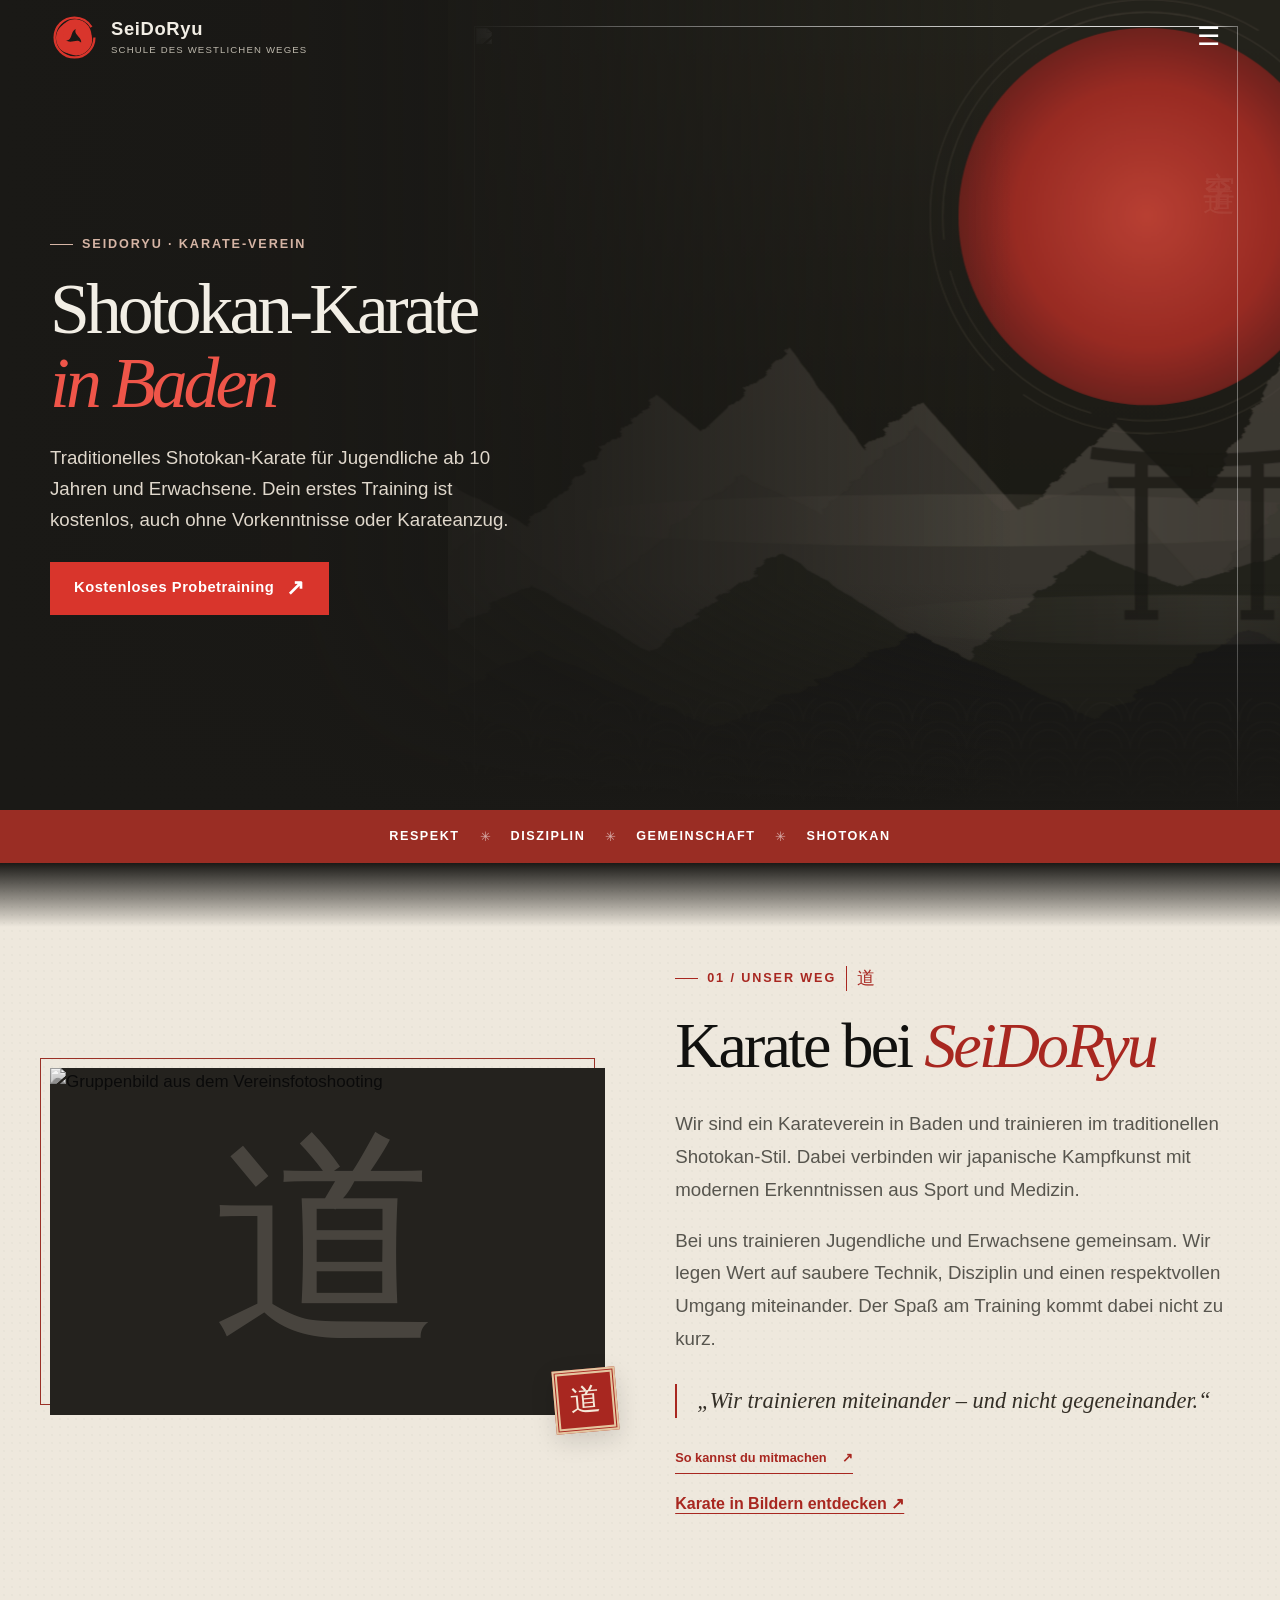
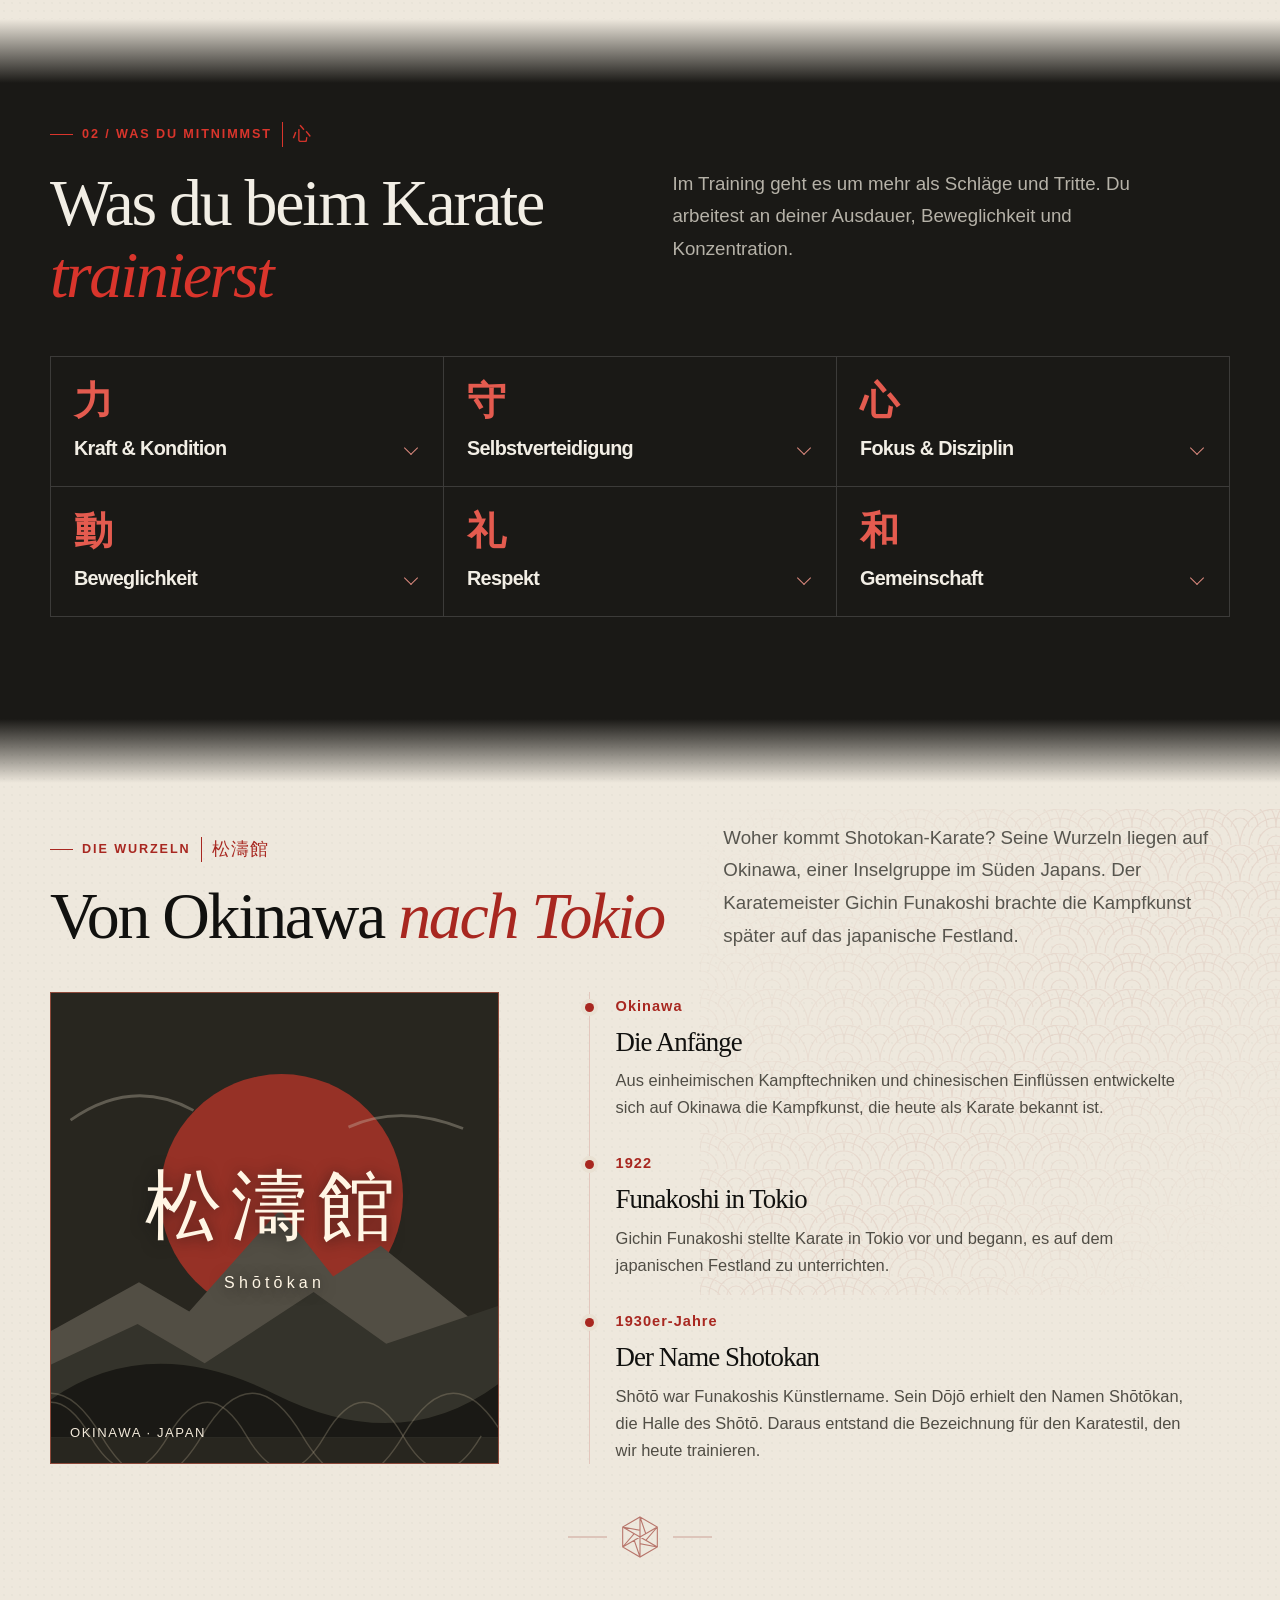
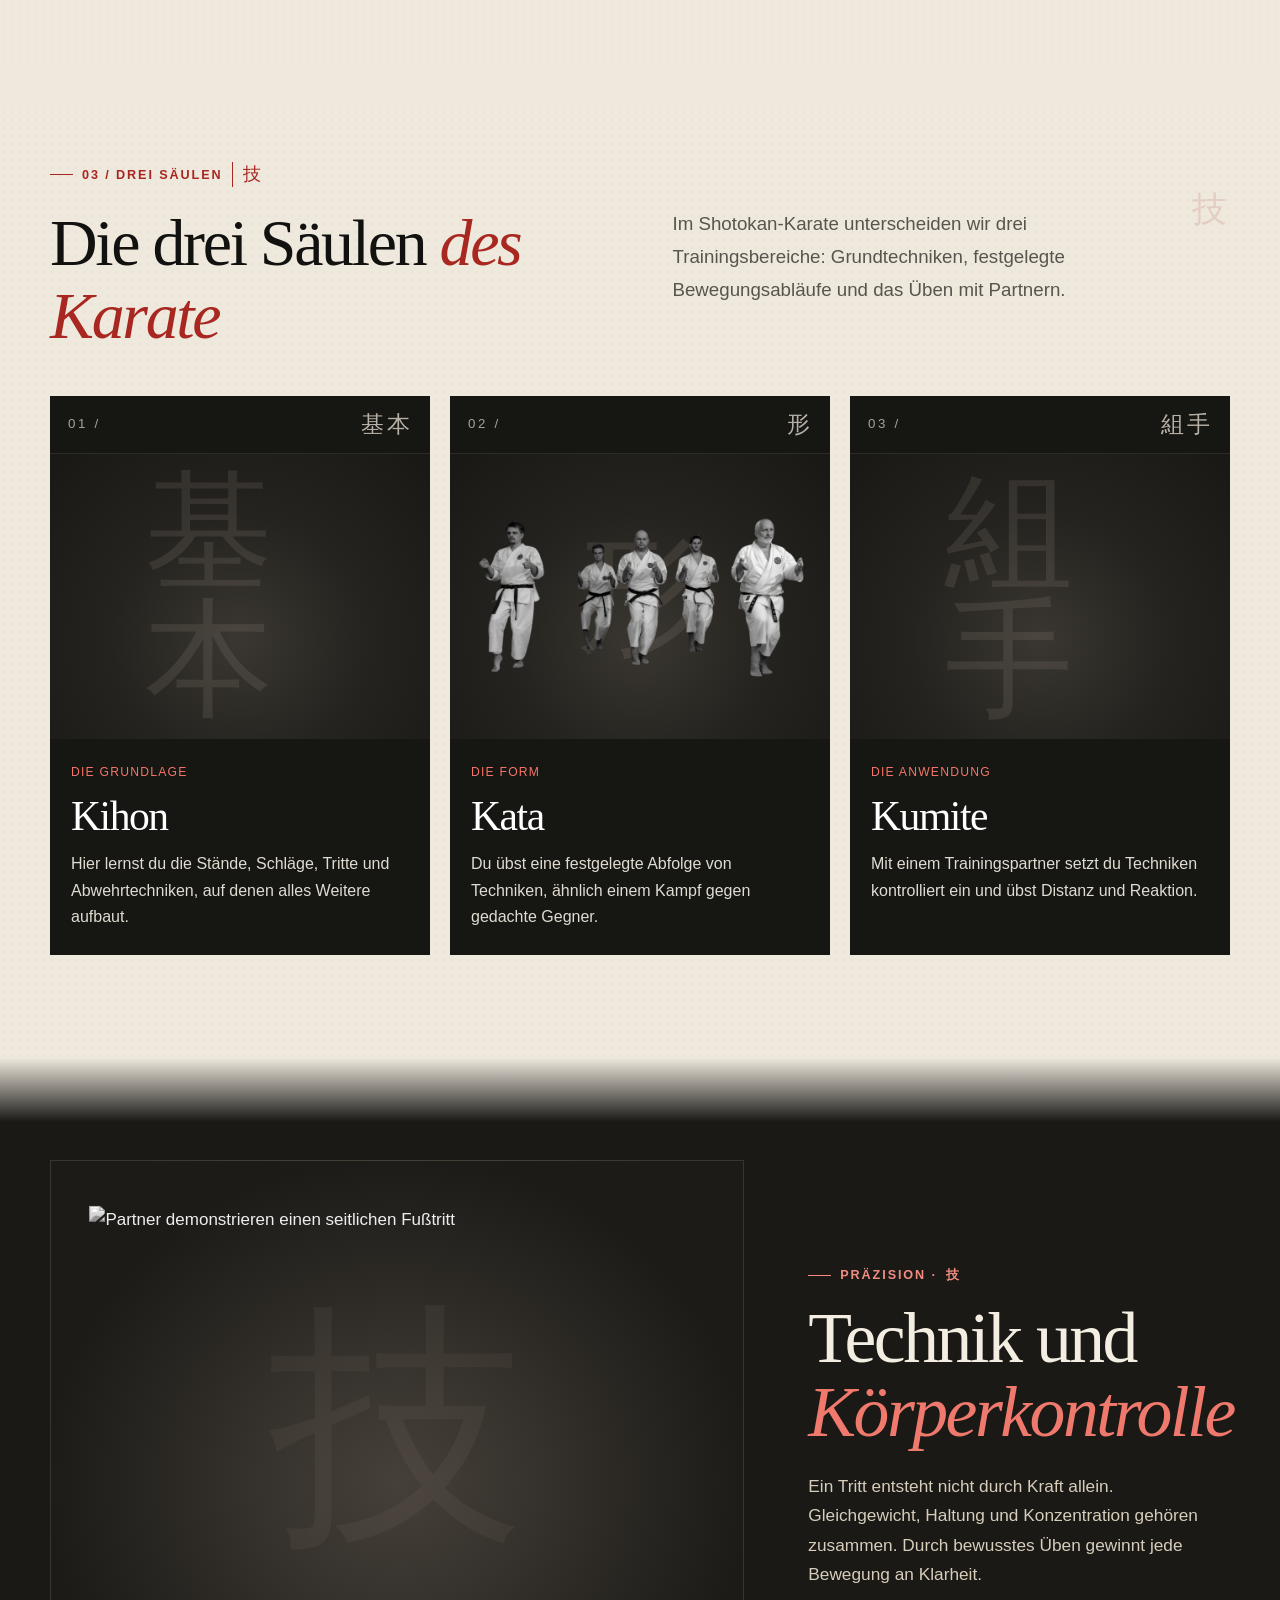
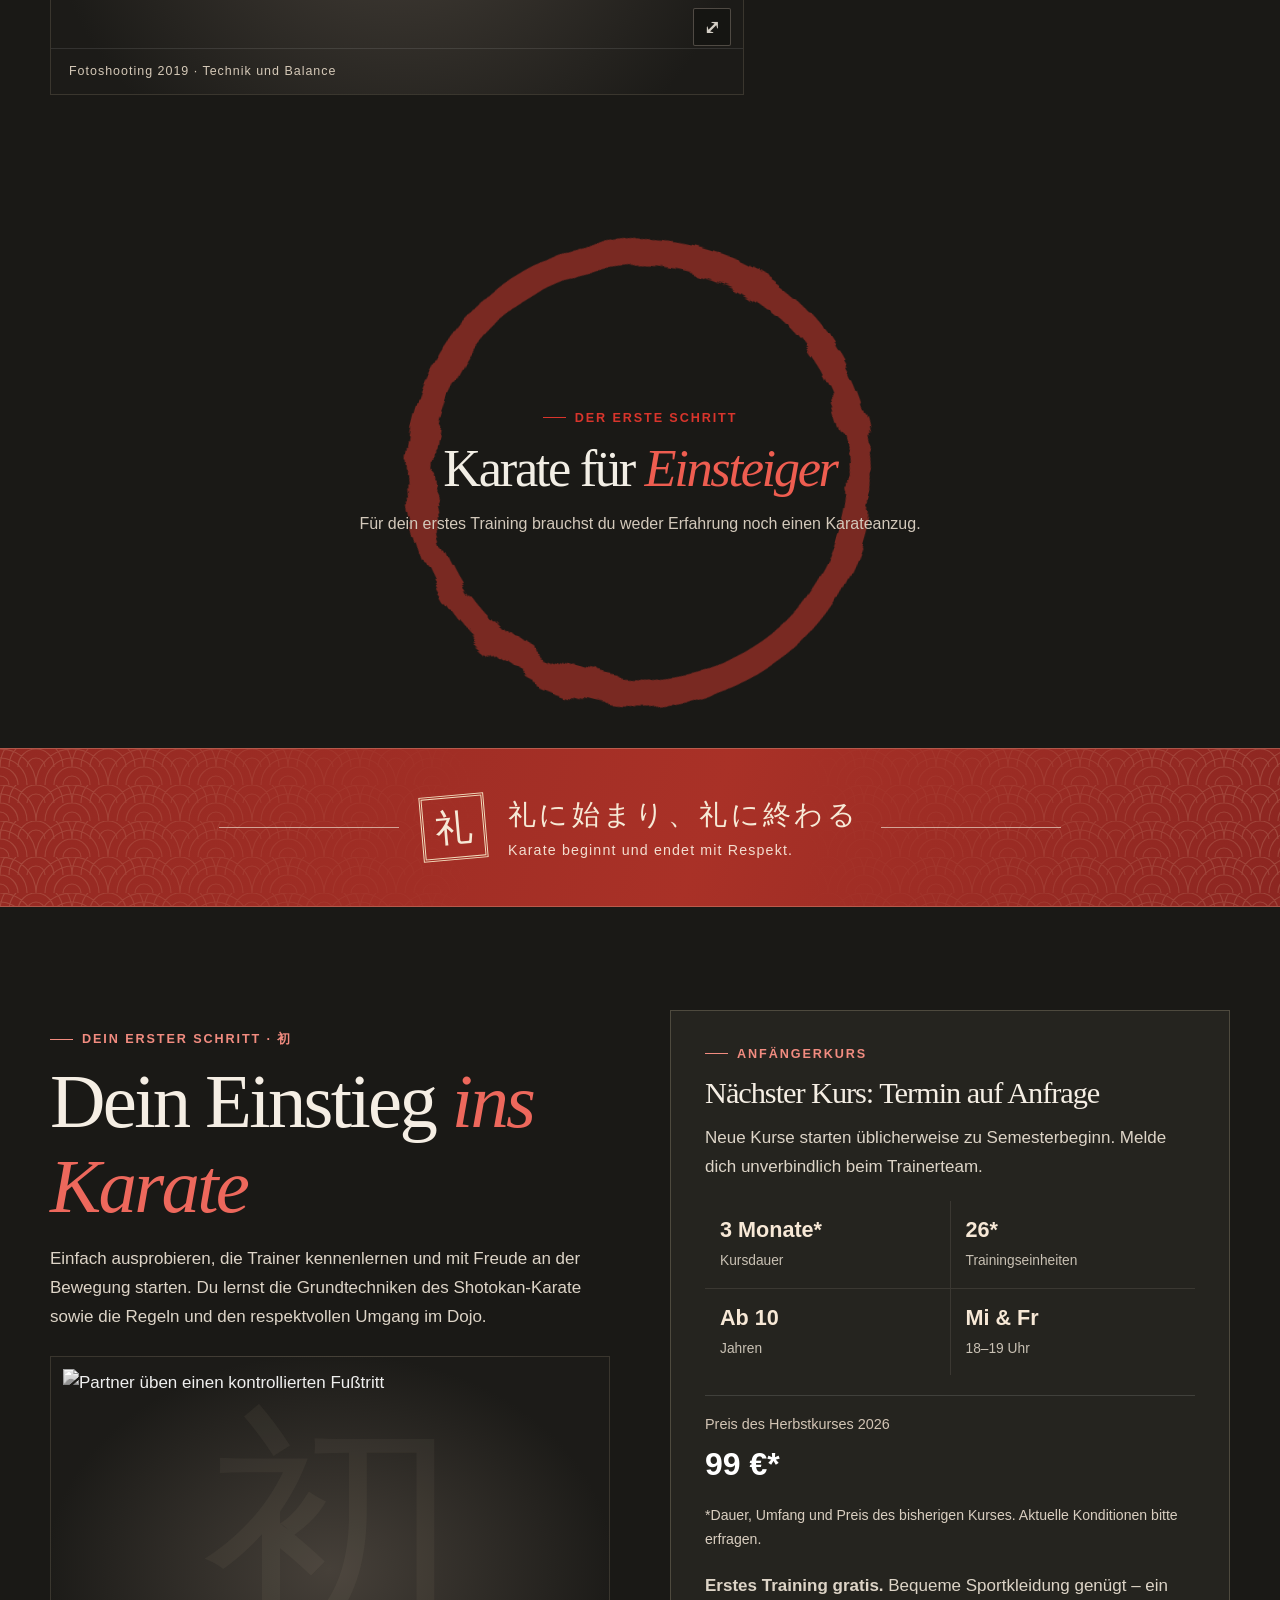
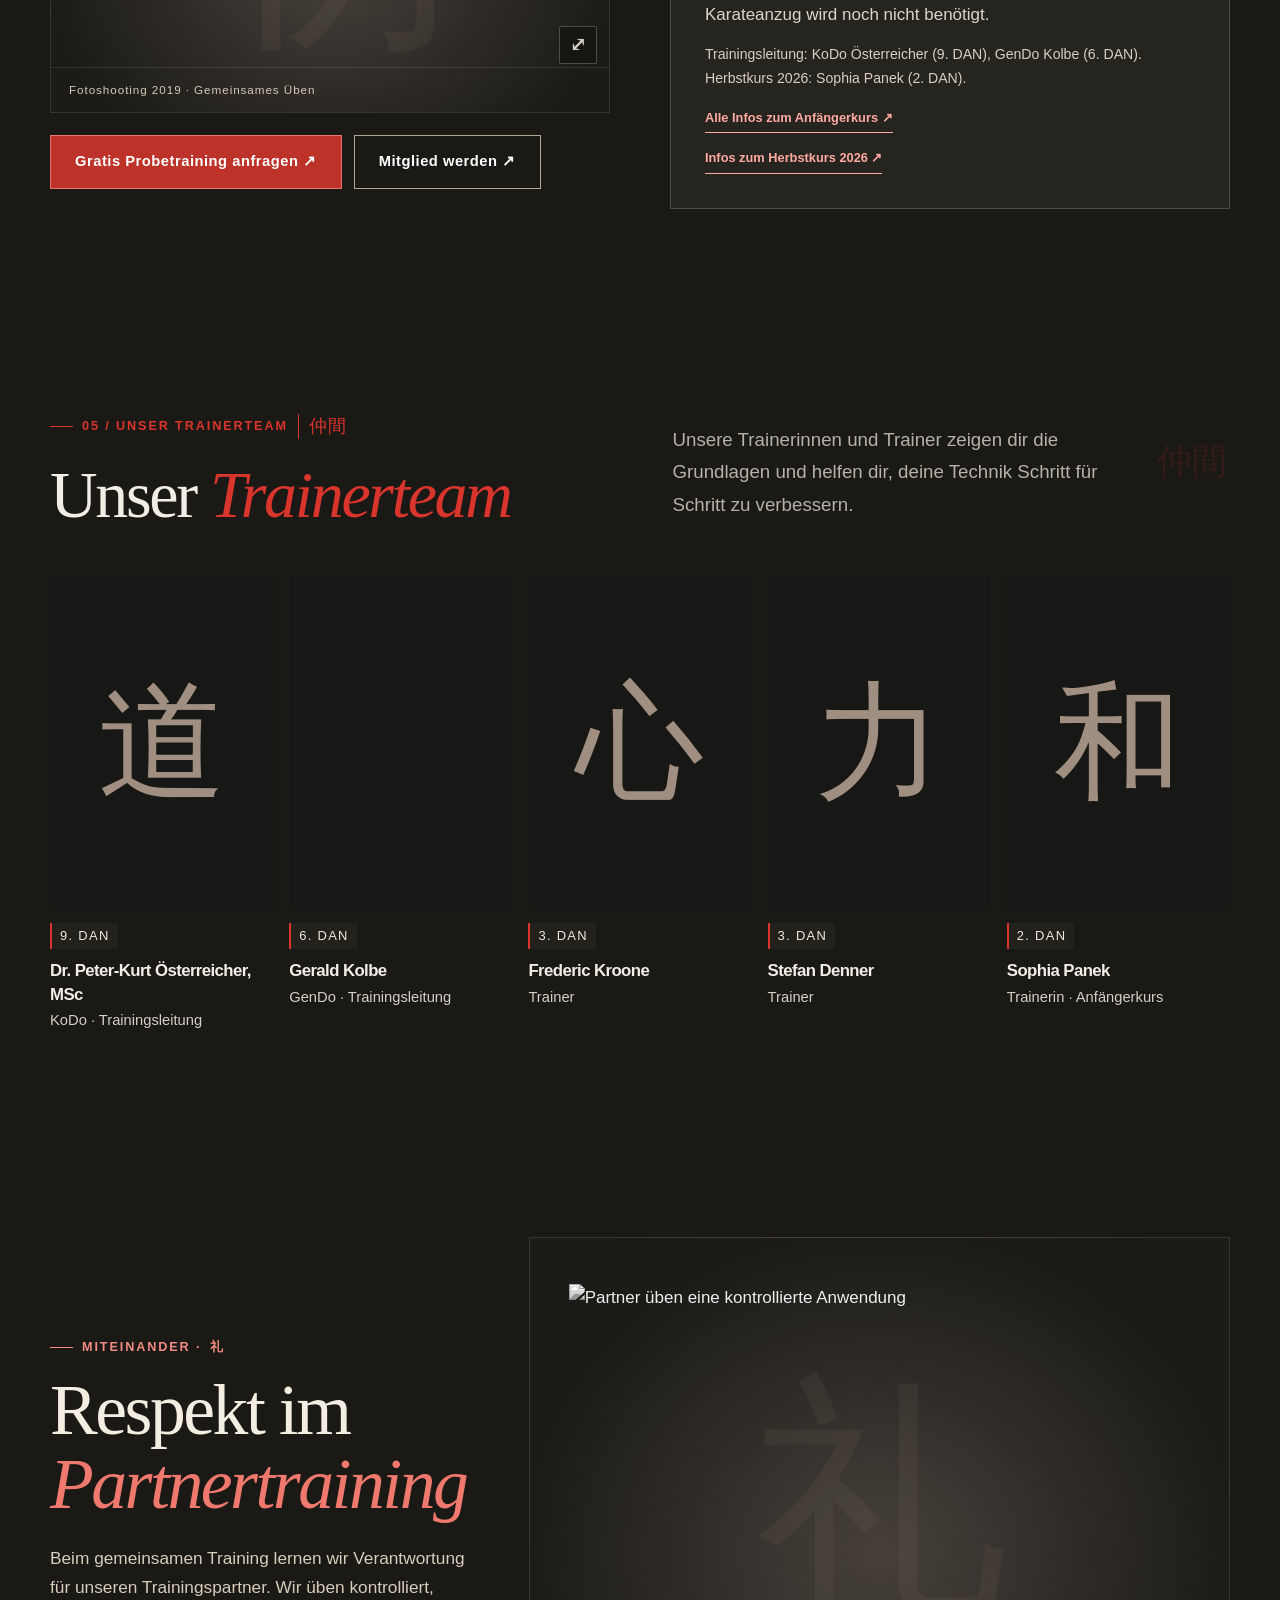
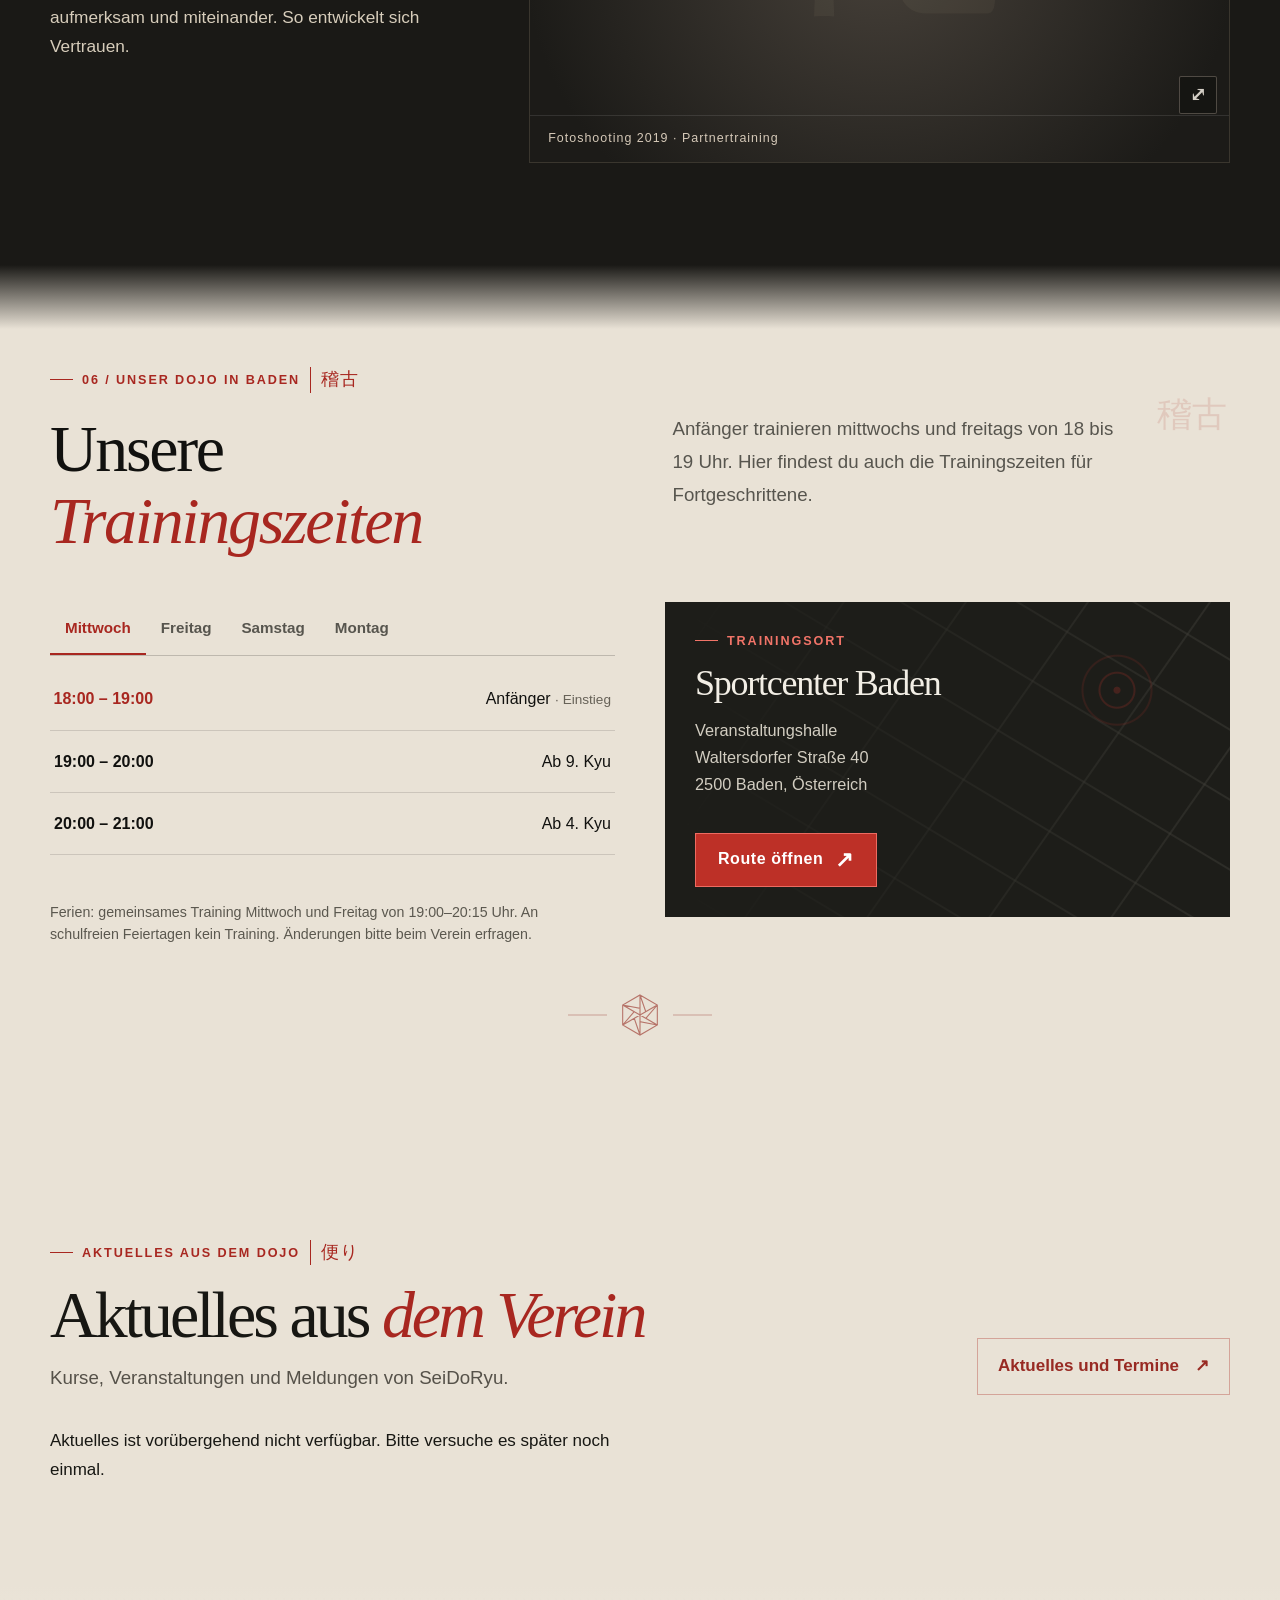
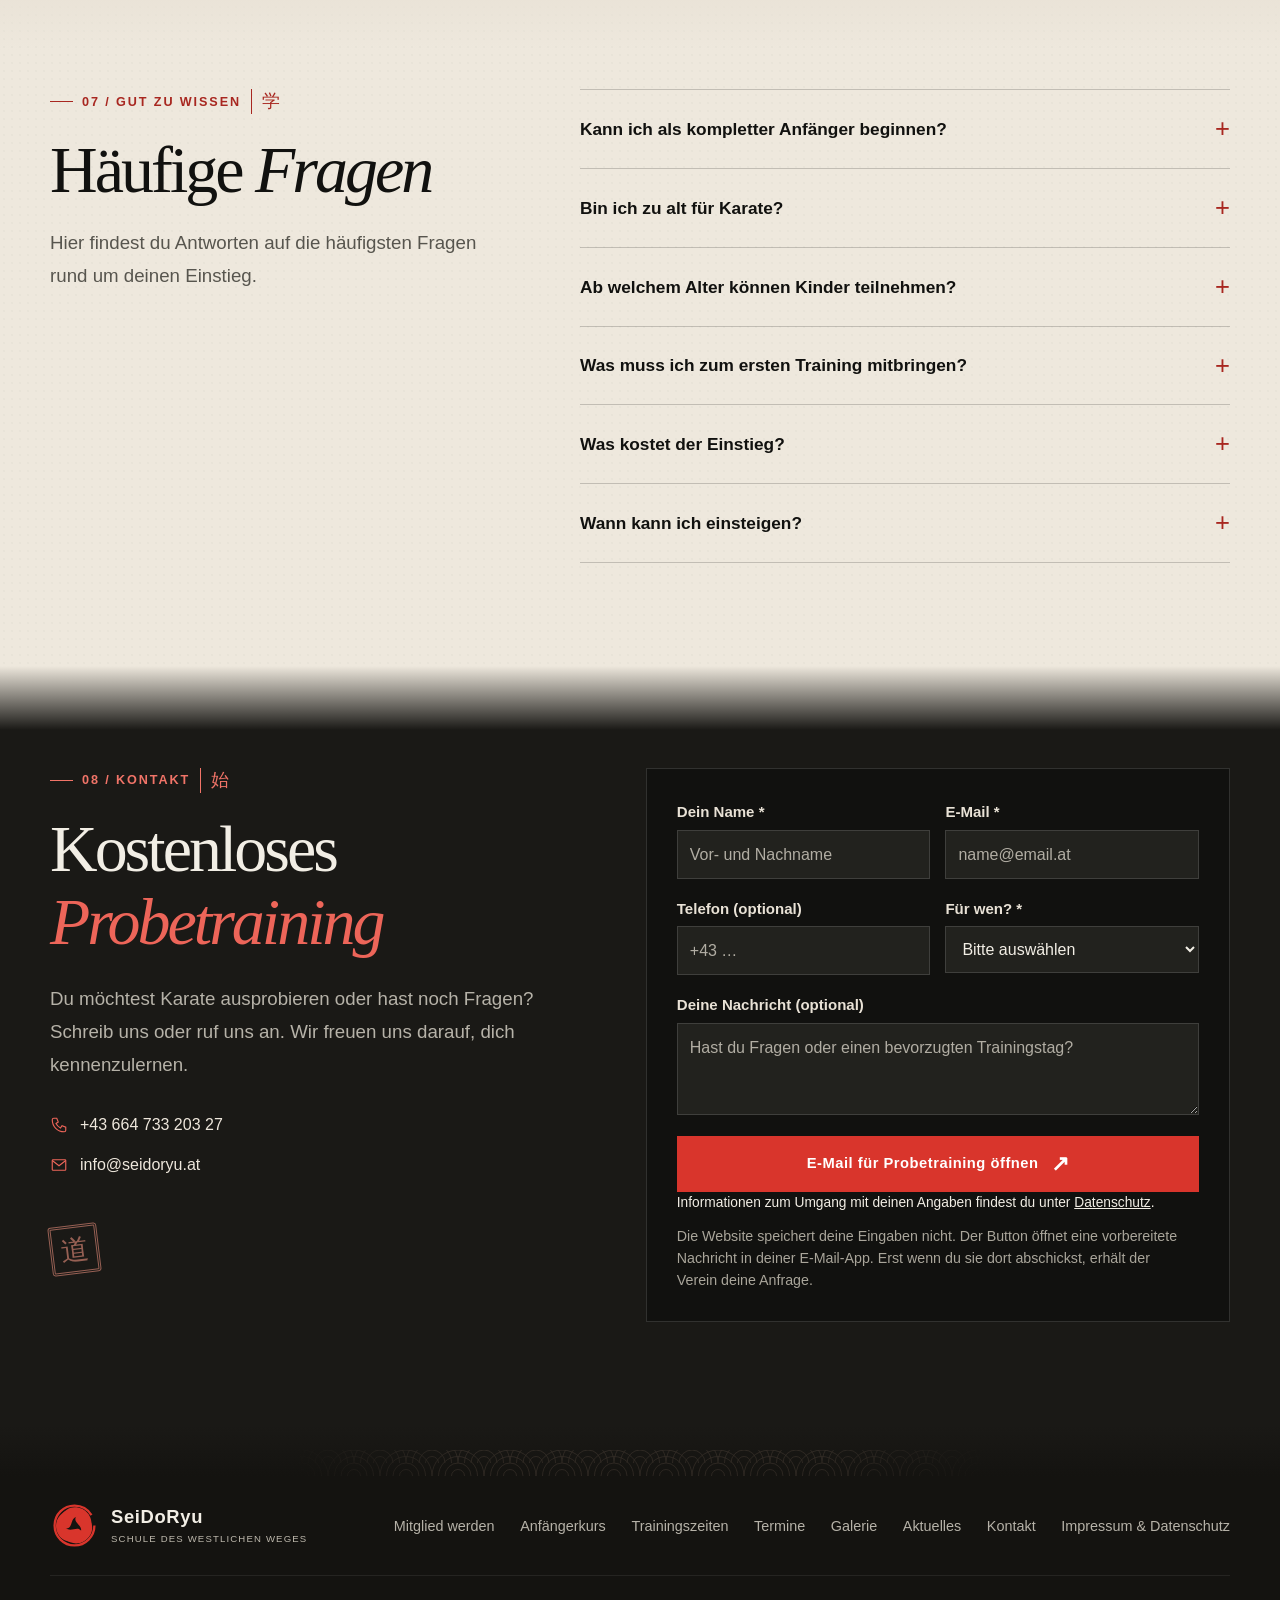
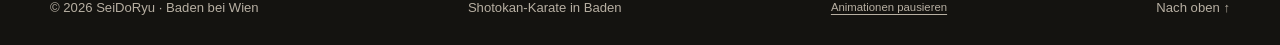
==== seidoryu/index.html @ 144c1ac9 "Restore intact hero portraits; offset and soften Japanese sun" ====
<!doctype html>
<html lang="de-AT">
<head>
<meta name="robots" content="noindex, nofollow, noarchive, nosnippet">
<meta name="googlebot" content="noindex, nofollow, noarchive, nosnippet">
<meta charset="utf-8"><meta name="viewport" content="width=device-width, initial-scale=1, viewport-fit=cover"><meta name="theme-color" content="#11110f">
<title>SeiDoRyu | Shotokan Karate in Baden – Kostenloses Probetraining</title>
<meta name="description" content="Entdecke traditionelles Shotokan Karate in Baden bei Wien. Für Jugendliche ab 10 Jahren und Erwachsene. Lerne SeiDoRyu bei einem kostenlosen Probetraining kennen.">
<link rel="icon" href="data:image/svg+xml,%3Csvg xmlns='http://www.w3.org/2000/svg' viewBox='0 0 64 64'%3E%3Crect width='64' height='64' rx='12' fill='%2311110f'/%3E%3Ccircle cx='32' cy='32' r='23' fill='none' stroke='%23d82d24' stroke-width='5' stroke-dasharray='128 17'/%3E%3Cpath d='M32 11Q55 19 32 35Q12 49 32 53Q42 31 21 30Q9 24 32 11' fill='%23d82d24'/%3E%3C/svg%3E">
<script>document.documentElement.classList.add('js')</script>

<style>
:root{--ink:#11110f;--ink2:#1a1a17;--paper:#f2eee5;--muted:#b6b2a8;--red:#d9352c;--red2:#a82720;--line:rgba(255,255,255,.15);--serif:Georgia,'Times New Roman',serif;--sans:Arial,Helvetica,sans-serif;--wrap:1240px;--scroll:0px}*{box-sizing:border-box}html{scroll-behavior:smooth;scroll-padding-top:90px}body{margin:0;background:var(--ink);color:var(--paper);font-family:var(--sans);font-size:16px;line-height:1.65;overflow-x:hidden}a{color:inherit;text-decoration:none}button,input,select,textarea{font:inherit}button,a,input,select,textarea{-webkit-tap-highlight-color:transparent}button{cursor:pointer}button:focus-visible,a:focus-visible,input:focus-visible,select:focus-visible,textarea:focus-visible,summary:focus-visible{outline:2px solid #e96357;outline-offset:5px}img{display:block;width:100%;height:100%;object-fit:cover}h1,h2,h3,p{margin:0}h1,h2,h3{line-height:1.02}h1,h2{font-family:var(--serif);font-weight:400;letter-spacing:-.055em}h2{font-size:clamp(3rem,6.5vw,6.6rem)}h3{font-size:1.65rem;letter-spacing:-.035em}p{max-width:64ch}section{position:relative}::selection{background:var(--red);color:white}.wrap{width:min(var(--wrap),calc(100% - 112px));margin-inline:auto}.eyebrow{display:flex;align-items:center;gap:12px;font-size:.69rem;font-weight:700;letter-spacing:.22em;text-transform:uppercase;color:var(--red)}.eyebrow:before{content:"";width:28px;height:1px;background:currentColor}.light{color:var(--ink);background:var(--paper)}.light .eyebrow{color:var(--red2)}.lead{font-size:clamp(1.04rem,1.5vw,1.2rem);line-height:1.8;color:var(--muted)}.light .lead{color:#57554e}.btn{display:inline-flex;align-items:center;justify-content:center;gap:24px;min-height:56px;padding:16px 24px;border:1px solid transparent;background:var(--red);color:white;font-size:.82rem;font-weight:700;letter-spacing:.035em;position:relative;overflow:hidden;isolation:isolate;transition:transform .3s,box-shadow .3s,background .3s;text-align:center}.btn:before{content:"";position:absolute;inset:0;background:#fff;opacity:.13;transform:translateX(-105%) skew(-20deg);transition:transform .5s;z-index:-1}.btn:hover:before{transform:translateX(0) skew(0)}.btn:hover{transform:translateY(-3px);box-shadow:0 12px 40px #d9352c38}.btn .arrow{font-size:1.35rem;line-height:1;transition:transform .3s}.btn:hover .arrow{transform:translateX(5px)}.btn.outline{background:transparent;border-color:#ffffff48;color:var(--paper)}.light .btn.outline{border-color:#1114;color:var(--ink)}.section-pad{padding:115px 0}.section-head{display:grid;grid-template-columns:1.2fr .65fr;gap:45px;align-items:end;margin-bottom:58px}.section-head .eyebrow{margin-bottom:20px}.section-head h2 em,.hero h1 em{font-weight:400;color:var(--red);font-style:italic}.light .section-head h2 em{color:var(--red2)}.progress{height:3px;background:var(--red);position:fixed;top:0;left:0;width:100%;transform:scaleX(0);transform-origin:left;z-index:100}.site-header{position:fixed;top:0;left:0;width:100%;z-index:50;transition:background .35s,box-shadow .35s;isolation:isolate}.site-header.scrolled,.site-header.open{background:#11110ff2;box-shadow:0 5px 30px #0003;backdrop-filter:blur(15px)}.nav{height:88px;display:flex;align-items:center;justify-content:space-between;gap:25px}.brand{display:flex;align-items:center;gap:12px;min-width:max-content}.brand-logo{position:relative;width:49px;height:49px;color:var(--red);flex:none}.brand-logo svg{width:100%;height:100%}.brand-logo img{position:absolute;inset:0;object-fit:contain;background:#11110f;border-radius:50%}.brand-text{font-size:1.15rem;font-weight:800;line-height:1.1;letter-spacing:.035em}.brand-text small{display:block;color:#bdb8ac;font-size:.57rem;letter-spacing:.19em;margin-top:6px;font-weight:400;text-transform:uppercase}.nav-links{display:flex;align-items:center;gap:26px;font-size:.78rem;font-weight:700;color:#d5d1c8}.nav-links a{position:relative;white-space:nowrap}.nav-links a:after{content:"";height:1px;background:var(--red);position:absolute;bottom:-6px;left:0;width:100%;transform:scaleX(0);transform-origin:left;transition:transform .3s}.nav-links a:hover:after,.nav-links a.active:after{transform:scaleX(1)}.nav .btn{min-height:44px;padding:10px 16px;font-size:.74rem;gap:13px}.menu-toggle{display:none;background:none;color:white;border:0;padding:10px;line-height:1;font-size:1.6rem}.hero{height:max(760px,100svh);max-height:1050px;min-height:700px;display:flex;align-items:center;overflow:hidden;isolation:isolate;background:#141410}.hero-art{position:absolute;inset:0 0 0 34%;z-index:-3;overflow:hidden;transform:translateY(calc(var(--scroll)*.14));opacity:.95}.hero-land{width:100%;height:100%;position:absolute;inset:0}.hero-sun{transform-origin:650px 285px;animation:sunrise 1.7s cubic-bezier(.2,.8,.2,1) both,breath 9s 1.8s ease-in-out infinite alternate}.hero-photo{position:absolute;inset:0 0 0 0;overflow:hidden;opacity:.86;mix-blend-mode:screen;mask-image:linear-gradient(90deg,transparent 0%,#000 22%,#000 88%,transparent 100%);-webkit-mask-image:linear-gradient(90deg,transparent 0%,#000 22%,#000 88%,transparent 100%)}.hero-photo img{object-position:65% 48%;object-fit:contain;animation:photoIn 1.6s .1s both;filter:contrast(1.15)}.hero-shade{position:absolute;inset:0;z-index:-2;background:linear-gradient(90deg,#11110f 0%,#11110ff7 28%,#11110f9e 48%,transparent 77%),linear-gradient(0deg,#11110f 0%,transparent 26%)}.grain{position:absolute;inset:0;pointer-events:none;z-index:1;opacity:.13;background-image:url("data:image/svg+xml,%3Csvg xmlns='http://www.w3.org/2000/svg' width='180' height='180'%3E%3Cfilter id='n'%3E%3CfeTurbulence type='fractalNoise' baseFrequency='.77' numOctaves='3' stitchTiles='stitch'/%3E%3C/filter%3E%3Crect width='100%25' height='100%25' filter='url(%23n)' opacity='.5'/%3E%3C/svg%3E");mix-blend-mode:overlay}.hero .wrap{position:relative;z-index:3;padding-top:85px;padding-bottom:75px}.hero-copy{max-width:700px}.hero .eyebrow{color:#f17468;margin-bottom:30px}.hero h1{font-size:clamp(4.5rem,8.7vw,9.1rem);line-height:.91;letter-spacing:-.065em}.hero h1 span{display:block;overflow:hidden;padding-bottom:.16em;margin-bottom:-.08em}.hero h1 span b{display:block;font-weight:400;animation:heroLine 1s cubic-bezier(.16,1,.3,1) both}.hero h1 span:nth-child(2) b{animation-delay:.17s}.hero h1 em{color:#ef5549}.hero .lead{margin-top:30px;max-width:495px;color:#e0dbd0;animation:fadeUp .9s .3s both}.hero-actions{display:flex;align-items:center;gap:14px;margin-top:32px;animation:fadeUp .9s .45s both}.hero-meta{display:flex;gap:20px;flex-wrap:wrap;font-size:.72rem;color:#c5c0b5;margin-top:24px;animation:fadeUp .9s .6s both}.hero-meta span:before{content:'✓';color:#f17468;margin-right:6px}.vertical-type{position:absolute;right:3.2%;top:24%;writing-mode:vertical-rl;font-family:serif;letter-spacing:.22em;font-size:clamp(1.7rem,3vw,3.4rem);color:#f2eee5a0;z-index:2}.vertical-type small{font:600 .58rem var(--sans);letter-spacing:.32em;margin-top:20px}.hero-footer{position:absolute;left:0;right:0;bottom:0;z-index:3;border-top:1px solid var(--line)}.hero-footer .wrap{padding:15px 0;display:flex;justify-content:space-between;align-items:center;font-size:.64rem;letter-spacing:.18em;text-transform:uppercase;color:#aaa99f}.scroll-cue{display:flex;align-items:center;gap:9px}.scroll-cue:before{content:"";width:1px;height:24px;background:var(--red);animation:scrollPulse 1.7s infinite}.petals{position:absolute;inset:0;pointer-events:none;overflow:hidden;z-index:2}.petal{position:absolute;background:#e34d3d;border-radius:80% 0 80% 0;width:6px;height:10px;opacity:0;animation:petalDrift var(--d) var(--delay) linear infinite;left:var(--x);top:-15px;box-shadow:0 0 12px #e34d3d40}.ticker{background:var(--red2);overflow:hidden;display:flex;white-space:nowrap;color:#fff;position:relative}.ticker-track{display:flex;align-items:center;width:max-content;animation:ticker 30s linear infinite}.ticker-track span{font-size:.72rem;letter-spacing:.24em;text-transform:uppercase;font-weight:700;padding:13px 25px}.ticker-track i{font-style:normal;opacity:.6;font-size:.8rem}.intro{overflow:hidden}.paper-texture{background-image:radial-gradient(#17140d0b 1px,transparent 1px);background-size:7px 7px}.intro-grid{display:grid;grid-template-columns:.8fr 1fr;gap:80px;align-items:center}.frame{position:relative;isolation:isolate}.intro-visual{height:510px;background:#242421;overflow:hidden}.image-bg{background:#292925;position:relative;overflow:hidden}.image-bg:before{content:attr(data-kanji);position:absolute;top:50%;left:50%;transform:translate(-50%,-50%);color:#a9a39745;font-family:serif;font-size:clamp(5rem,18vw,15rem);line-height:1;z-index:0}.image-bg:after{content:"";position:absolute;inset:0;background:linear-gradient(0deg,#0003,transparent 40%);pointer-events:none}.image-bg img{position:relative;z-index:1;filter:grayscale(1);transition:transform .9s cubic-bezier(.2,.75,.2,1),filter .6s}.image-bg:has(img:not([hidden])) .fallback-label{display:none}.image-bg:hover img{transform:scale(1.055);filter:grayscale(.25)}.intro-visual img{object-position:50% 50%}.frame:before{content:"";position:absolute;inset:-12px 12px 12px -12px;border:1px solid #9a3026;z-index:-1}.photo-label{position:absolute;bottom:16px;left:18px;z-index:2;color:#fff;font-size:.64rem;text-transform:uppercase;letter-spacing:.18em}.stamp{position:absolute;right:-26px;bottom:-28px;background:var(--red2);color:#f5e9d9;display:grid;place-items:center;width:106px;height:106px;border:5px double #e4c6a0;transform:rotate(-7deg);font-size:2.8rem;font-family:serif;z-index:4;box-shadow:0 8px 25px #0002}.intro-copy .eyebrow{margin-bottom:20px}.intro-copy h2{margin-bottom:27px;font-size:clamp(3.1rem,6vw,6rem)}.intro-copy h2 em{color:var(--red2);font-weight:400}.intro-copy .lead{margin-bottom:20px}.quote{border-left:2px solid var(--red2);padding:1px 0 1px 20px;font-family:var(--serif);font-size:1.4rem;font-style:italic;margin-top:28px;color:#332e26;line-height:1.45}.intro-copy .text-link{margin-top:29px}.text-link{display:inline-flex;gap:15px;align-items:center;color:var(--red2);font-size:.8rem;font-weight:700;border-bottom:1px solid currentColor;padding-bottom:4px}.section-number{position:absolute;right:6%;top:28px;font-size:clamp(5rem,15vw,13rem);line-height:1;font-family:var(--serif);color:#3a362909;pointer-events:none}.benefits{background:#151512;overflow:hidden}.benefits:before{content:'道';font-family:serif;position:absolute;right:-4%;top:-12%;font-size:38rem;color:#ffffff04;line-height:1;pointer-events:none}.benefit-grid{display:grid;grid-template-columns:repeat(3,1fr);border-top:1px solid var(--line);border-left:1px solid var(--line)}.benefit{border-bottom:1px solid var(--line);border-right:1px solid var(--line);padding:34px 29px;position:relative;overflow:hidden;min-height:206px;transition:background .4s}.benefit:before{content:"";position:absolute;bottom:0;left:0;width:100%;height:2px;background:var(--red);transform:scaleX(0);transform-origin:left;transition:transform .5s}.benefit:hover{background:#20201c}.benefit:hover:before{transform:scaleX(1)}.benefit .symbol{font-family:serif;font-size:2.4rem;color:#e45b4f;line-height:1;display:inline-block;margin-bottom:23px;transition:transform .4s}.benefit:hover .symbol{transform:translateY(-5px) rotate(-5deg)}.benefit h3{margin-bottom:10px;font-size:1.35rem}.benefit p{font-size:.87rem;color:var(--muted);line-height:1.65}.pillars{overflow:hidden}.pillar-grid{display:grid;grid-template-columns:repeat(3,1fr);gap:15px}.pillar{min-height:420px;position:relative;overflow:hidden;background:#252521;color:white;isolation:isolate;display:flex;align-items:flex-end;padding:30px}.pillar .image-bg{position:absolute;inset:0;z-index:-2}.pillar .image-bg img{object-position:center 28%;filter:grayscale(1) brightness(.78)}.pillar:after{content:"";position:absolute;inset:0;z-index:-1;background:linear-gradient(0deg,#11110ff5 0%,#11110f85 35%,transparent 83%)}.pillar:hover img{transform:scale(1.08);filter:grayscale(.4) brightness(.9)}.pillar-num{position:absolute;top:20px;left:24px;color:#fff9;font-size:.68rem;letter-spacing:.2em}.pillar-jp{position:absolute;top:16px;right:20px;writing-mode:vertical-rl;font-family:serif;font-size:1.6rem;color:#f1e9dcbb;letter-spacing:.1em}.pillar h3{font-family:var(--serif);font-size:2.9rem;font-weight:400;margin-bottom:9px}.pillar p{font-size:.86rem;color:#e0dcd2}.pillar small{color:#f47569;text-transform:uppercase;letter-spacing:.18em;font-size:.65rem;display:block;margin-bottom:10px}.manifesto{padding:115px 0;text-align:center;overflow:hidden;isolation:isolate;background:#191915}.manifesto .wrap{position:relative;z-index:2;display:grid;justify-items:center}.manifesto h2{font-size:clamp(3rem,7vw,7.5rem);line-height:1.02;max-width:1060px;margin:22px 0 24px}.manifesto h2 em{color:#ee5d50;font-weight:400}.manifesto p{color:var(--muted);font-size:1rem}.enso{position:absolute;width:min(850px,95vw);height:auto;left:50%;top:50%;transform:translate(-50%,-50%) rotate(-16deg);z-index:-1;opacity:.44}.enso circle{stroke-dasharray:1350;stroke-dashoffset:1350;transition:stroke-dashoffset 2.5s cubic-bezier(.2,.7,.2,1)}.manifesto.visible .enso circle,.no-js .enso circle{stroke-dashoffset:65}.start{overflow:hidden}.start-grid{display:grid;grid-template-columns:1fr .87fr;gap:70px;align-items:start}.start .eyebrow{margin-bottom:20px}.start h2{margin-bottom:25px}.steps{margin-top:30px}.step{display:grid;grid-template-columns:55px 1fr;gap:18px;padding:21px 0;border-top:1px solid #17140d25}.step .n{font-family:var(--serif);font-size:1.9rem;color:var(--red2);line-height:1.1}.step h3{font-size:1.15rem;margin-bottom:5px}.step p{font-size:.9rem;color:#57554e}.entry-card{background:#161613;color:var(--paper);padding:35px;position:relative;overflow:hidden;box-shadow:0 18px 50px #16161322}.entry-card:after{content:'初';position:absolute;font-family:serif;font-size:17rem;right:-30px;top:-75px;color:#ffffff06;pointer-events:none;line-height:1}.entry-card .eyebrow{color:#ed7568}.entry-card h3{font-family:var(--serif);font-weight:400;font-size:clamp(2.1rem,4vw,3.6rem);margin:15px 0 8px}.entry-card .sub{font-size:.86rem;color:var(--muted);margin-bottom:24px}.free{font-size:3.15rem;color:#f6f0e5;font-family:var(--serif);line-height:1.05;margin-bottom:5px}.free span{color:#e95a4d;font-style:italic}.entry-facts{margin:24px 0;border-top:1px solid var(--line)}.entry-facts div{display:flex;justify-content:space-between;gap:20px;border-bottom:1px solid var(--line);padding:13px 0;font-size:.83rem}.entry-facts dt{color:var(--muted)}.entry-facts dd{margin:0;text-align:right;font-weight:700}.entry-card .btn{width:100%}.entry-card .note{color:#b9b4aa;margin-top:12px;font-size:.73rem;line-height:1.5}.team{background:var(--ink);overflow:hidden}.team-grid{display:grid;grid-template-columns:repeat(5,1fr);gap:13px}.trainer{position:relative;min-width:0}.trainer-photo{height:auto;aspect-ratio:2/2.8;background:#252521}.trainer-photo img{object-position:50% 20%;filter:grayscale(1) brightness(.9)}.trainer:hover img{filter:grayscale(.2) brightness(1);transform:scale(1.04)}.trainer h3{font-size:1rem;line-height:1.3;margin-top:15px}.trainer p{color:var(--muted);font-size:.75rem;margin-top:3px}.dan{position:absolute;top:10px;left:10px;background:#111e;color:#f1e9dc;font-size:.65rem;letter-spacing:.1em;padding:6px 9px;z-index:3;border-left:2px solid var(--red)}.schedule{background:#e8e1d3}.schedule-grid{display:grid;grid-template-columns:1fr 1fr;gap:50px;align-items:start}.tabs{display:flex;gap:0;border-bottom:1px solid #1113;margin-bottom:12px;overflow-x:auto}.tabs button{border:0;background:none;padding:13px 17px;color:#57554e;font-size:.83rem;font-weight:700;border-bottom:2px solid transparent;white-space:nowrap}.tabs button[aria-selected=true]{border-bottom-color:var(--red2);color:var(--red2)}.time-panel{min-height:220px}.time-row{display:flex;gap:18px;justify-content:space-between;align-items:center;border-bottom:1px solid #1112;padding:17px 4px;font-size:.9rem}.time-row strong{font-size:1.04rem}.time-row .small{font-size:.75rem;color:#676258}.time-row.highlight strong{color:var(--red2)}.schedule-note{font-size:.8rem;color:#5b584f;margin-top:13px}.address-card{background:#1d1d19;color:var(--paper);padding:30px;min-height:315px;position:relative;overflow:hidden;isolation:isolate;display:flex;flex-direction:column;justify-content:space-between}.address-card:before{content:"";position:absolute;inset:0;z-index:-1;opacity:.25;background:repeating-linear-gradient(31deg,transparent 0 30px,#afab9e75 31px 32px,transparent 33px 60px),repeating-linear-gradient(125deg,transparent 0 45px,#afab9e75 46px 47px,transparent 48px 100px);mask-image:linear-gradient(90deg,transparent,#000)}.address-card .eyebrow{color:#f17468}.address-card h3{font-family:var(--serif);font-size:2.25rem;font-weight:400;margin:12px 0}.address-card p{font-size:.94rem;color:#d2cdc1}.address-card .btn{align-self:flex-start;margin-top:25px}.faq-grid{display:grid;grid-template-columns:.7fr 1fr;gap:75px}.faq-grid .eyebrow{margin-bottom:20px}.faq-grid h2{margin-bottom:20px}.faq-list{border-top:1px solid #1113}.faq-list details{border-bottom:1px solid #1113}.faq-list summary{list-style:none;cursor:pointer;display:flex;align-items:center;justify-content:space-between;gap:20px;padding:21px 0;font-weight:700;font-size:1rem}.faq-list summary::-webkit-details-marker{display:none}.faq-list summary:after{content:'+';font-size:1.6rem;font-weight:400;color:var(--red2);transition:transform .3s}.faq-list details[open] summary:after{transform:rotate(45deg)}.faq-list details p{padding:0 24px 20px 0;color:#57554e;font-size:.94rem}.faq-list details[open] p{animation:fadeUp .3s both}.contact{overflow:hidden;isolation:isolate;background:#191915}.contact:before{content:'始';font-family:serif;position:absolute;font-size:38rem;line-height:1;color:#ffffff05;left:-5%;bottom:-15%;z-index:-1}.contact-grid{display:grid;grid-template-columns:.9fr 1fr;gap:70px;align-items:start}.contact .eyebrow{color:#f17468;margin-bottom:20px}.contact h2{margin-bottom:25px}.contact h2 em{color:#ed6559;font-weight:400}.direct{display:grid;gap:13px;margin:30px 0 0}.direct a{font-size:.95rem;color:#eee7dc;display:flex;align-items:center;gap:12px}.direct a:hover{color:#ef7568}.direct svg{width:18px;height:18px;stroke:#ed6559;fill:none;stroke-width:1.5}.form-box{border:1px solid #fff2;background:#11110f;padding:30px}.field-row{display:grid;grid-template-columns:1fr 1fr;gap:15px}.field{display:flex;flex-direction:column;gap:5px;margin-bottom:17px}.field label{font-size:.78rem;color:#e9e2d6;font-weight:700}.field input,.field select,.field textarea{color:#f2eee5;background:#22221e;border:1px solid #fff2;width:100%;min-height:47px;padding:10px 12px;border-radius:0;outline-offset:2px}.field input::placeholder,.field textarea::placeholder{color:#b1ada3}.field textarea{resize:vertical;min-height:92px}.form-box .btn{width:100%;margin-top:4px}.form-hint{color:#a9a59a;font-size:.73rem;line-height:1.55;margin-top:12px}.form-hint a{text-decoration:underline}.form-result{margin-top:15px;border:1px solid #fff3;padding:13px;color:#e6ded0;font-size:.82rem}.form-result a{color:#f17468;text-decoration:underline}.footer{border-top:1px solid var(--line);background:#11110f;padding:35px 0 22px}.footer-top{display:flex;justify-content:space-between;align-items:center;gap:25px;flex-wrap:wrap}.footer-links{display:flex;gap:20px;flex-wrap:wrap;font-size:.78rem;color:var(--muted)}.footer-links a:hover{color:#fff}.footer-bottom{border-top:1px solid #ffffff12;margin-top:25px;padding-top:17px;display:flex;justify-content:space-between;align-items:center;font-size:.7rem;color:#9d998f;gap:20px}.floating{position:fixed;right:21px;bottom:21px;z-index:45;display:none;opacity:0;transform:translateY(25px);transition:opacity .35s,transform .35s;pointer-events:none;box-shadow:0 6px 25px #0005}.floating.show{opacity:1;transform:translateY(0);pointer-events:auto}.js .reveal{opacity:0;transform:translateY(32px);transition:opacity .85s cubic-bezier(.2,.7,.2,1),transform .85s cubic-bezier(.2,.7,.2,1);transition-delay:var(--delay,0ms)}.js .reveal.visible{opacity:1;transform:translateY(0)}.js .clip-reveal{clip-path:inset(0 100% 0 0);transition:clip-path 1.1s cubic-bezier(.2,.7,.2,1)}.js .clip-reveal.visible{clip-path:inset(0)}.skip{position:absolute;top:-100px;left:10px;z-index:200;background:white;color:black;padding:12px}.skip:focus{top:8px}.fallback-label{position:absolute;bottom:12px;left:12px;color:#bcb5a6;font-size:.65rem;letter-spacing:.12em;text-transform:uppercase}.hero-photo img[hidden],img[hidden]{display:none}.noscript{background:#222;padding:8px;text-align:center;color:#fff}
@keyframes heroLine{from{transform:translateY(115%)}to{transform:translateY(0)}}@keyframes fadeUp{from{opacity:0;transform:translateY(18px)}to{opacity:1;transform:translateY(0)}}@keyframes sunrise{from{opacity:0;transform:scale(.6) translateY(30px)}to{opacity:1;transform:scale(1) translateY(0)}}@keyframes breath{to{transform:scale(1.04)}}@keyframes photoIn{from{opacity:0;transform:scale(1.08)}to{opacity:1;transform:scale(1)}}@keyframes scrollPulse{0%,100%{transform:scaleY(.4);opacity:.4}50%{transform:scaleY(1);opacity:1}}@keyframes ticker{to{transform:translateX(-50%)}}@keyframes petalDrift{0%{opacity:0;transform:translate(0,-20px) rotate(0)}10%{opacity:.55}85%{opacity:.25}100%{opacity:0;transform:translate(130px,110vh) rotate(420deg)}}
@media(max-width:1100px){.wrap{width:calc(100% - 70px)}.nav-links{gap:17px}.nav .brand-text small{display:none}.hero{min-height:690px}.section-pad{padding:90px 0}.intro-grid,.contact-grid,.start-grid{gap:48px}.team-grid{gap:10px}.section-head{gap:30px}.pillar{padding:23px;min-height:370px}.intro-visual{height:440px}}@media(max-width:850px){.wrap{width:calc(100% - 42px)}.nav{height:72px;gap:12px}.nav>.btn{margin-left:auto}.nav-links{display:none;position:absolute;top:72px;left:0;right:0;background:#11110ff8;padding:22px 25px 30px;flex-direction:column;align-items:stretch;gap:0;font-size:1rem;border-top:1px solid #fff2}.site-header.open .nav-links{display:flex}.nav-links a{padding:13px 0;border-bottom:1px solid #fff1}.nav-links a:after{display:none}.menu-toggle{display:block}.hero{height:100svh;min-height:660px;max-height:850px}.hero-art{inset:0 0 0 21%}.hero h1{font-size:clamp(4.6rem,11.4vw,7rem)}.hero-shade{background:linear-gradient(90deg,#11110f 0%,#11110fe0 21%,#11110f66 52%,transparent 90%),linear-gradient(0deg,#11110f 0%,transparent 40%)}.section-pad{padding:75px 0}.section-head,.intro-grid,.start-grid,.contact-grid,.faq-grid,.schedule-grid{grid-template-columns:1fr;gap:25px}.section-head{margin-bottom:32px}.intro-grid{gap:48px}.intro-visual{height:380px}.intro-copy{order:-1}.frame{margin:0 12px}.benefit-grid{grid-template-columns:repeat(2,1fr)}.team-grid{grid-template-columns:repeat(3,1fr);gap:23px 12px}.pillar-grid{gap:9px}.pillar{min-height:320px;padding:18px}.pillar h3{font-size:2.1rem}.pillar p{font-size:.77rem}.manifesto{padding:85px 0}.start-grid,.contact-grid{gap:36px}.faq-grid{gap:30px}.vertical-type{right:3%;top:16%;opacity:.7}}@media(max-width:540px){.wrap{width:calc(100% - 36px)}.nav{height:64px}.nav-links{top:64px}.brand-logo{width:39px;height:39px}.brand-text{font-size:1.04rem}.nav>.btn{display:none}.hero{height:max(740px,100svh);max-height:900px;min-height:740px;align-items:flex-end}.hero-art{inset:0 0 17% 0;transform:translateY(calc(var(--scroll)*.08))}.hero-photo{inset:0 -8% 0 0;mask-image:linear-gradient(0deg,transparent 0%,#000 26%,#000 100%);-webkit-mask-image:linear-gradient(0deg,transparent 0%,#000 26%,#000 100%)}.hero-photo img{object-position:center 18%}.hero-shade{background:linear-gradient(0deg,#11110f 1%,#11110f 18%,#11110fe8 37%,#11110f52 65%,#11110f22 100%),linear-gradient(90deg,#11110f44,transparent)}.hero .wrap{padding-top:245px;padding-bottom:70px}.hero .eyebrow{font-size:.6rem;margin-bottom:19px}.hero h1{font-size:clamp(3.9rem,14.2vw,5.5rem)}.hero .lead{margin-top:17px;font-size:.98rem;line-height:1.55}.hero-actions{gap:8px;margin-top:22px;align-items:stretch}.hero-actions .btn{padding:12px 13px;gap:8px;min-height:51px;font-size:.74rem}.hero-actions .outline{min-width:0}.hero-meta{gap:8px 14px;font-size:.65rem;margin-top:13px}.hero-footer .wrap{padding:10px 0;font-size:.56rem}.hero-footer .wrap>span:last-child{display:none}.vertical-type{font-size:1.7rem;top:12%;right:5%}.vertical-type small{display:none}.section-pad{padding:60px 0}.section-head{gap:17px}.section-head .eyebrow{margin-bottom:13px}.lead{font-size:.99rem;line-height:1.7}.intro-visual{height:290px}.stamp{width:76px;height:76px;right:-15px;bottom:-17px;font-size:2.2rem}.quote{font-size:1.2rem}.benefit{padding:23px 16px;min-height:180px}.benefit .symbol{font-size:2.1rem;margin-bottom:15px}.benefit h3{font-size:1.02rem}.benefit p{font-size:.79rem}.pillar-grid{grid-template-columns:1fr;gap:12px}.pillar{min-height:330px;padding:22px}.pillar .image-bg img{object-position:50% 32%}.pillar h3{font-size:2.7rem}.pillar p{font-size:.88rem}.manifesto{padding:72px 0}.entry-card{padding:25px}.entry-facts div{font-size:.78rem}.team-grid{grid-template-columns:repeat(2,1fr);gap:23px 12px}.trainer h3{font-size:.93rem}.tabs button{padding:12px 10px;font-size:.75rem}.time-row{gap:10px}.time-row strong{font-size:.95rem}.address-card{padding:23px}.form-box{padding:20px}.field-row{grid-template-columns:1fr;gap:0}.footer-bottom{flex-direction:column;align-items:flex-start;gap:6px}.footer{padding-bottom:85px}.floating{display:flex;left:16px;right:16px;bottom:max(13px,env(safe-area-inset-bottom));min-height:51px}.section-number{display:none}}@media(prefers-reduced-motion:reduce){*,*:before,*:after{animation-duration:.001ms!important;transition-duration:.001ms!important;scroll-behavior:auto!important}.js .reveal{opacity:1;transform:none}.js .clip-reveal{clip-path:none}.hero-art{transform:none}.enso circle{stroke-dashoffset:65}.petals{display:none}}[hidden]{display:none!important}

/* Preview refinement: source-image proportions, readable cards, small screens */
.intro-grid{grid-template-columns:1.12fr .88fr;gap:65px}
.intro-visual{height:auto;aspect-ratio:1000/508;background:#242421}
.intro-visual img{object-fit:contain;object-position:center;filter:none}
.intro-visual:hover img{transform:none;filter:none}
.frame:before{inset:-10px 10px 10px -10px}
.stamp{width:80px;height:80px;right:-14px;bottom:-20px;font-size:2.2rem}
.pillar{display:flex;flex-direction:column;align-items:stretch;min-height:0;padding:0;background:#161613}
.pillar .image-bg{position:relative;inset:auto;z-index:0;aspect-ratio:4/3;background:#090909}
.pillar .image-bg img{object-fit:contain;object-position:center;filter:none;transition:transform .55s ease}
.pillar .image-bg:after{display:none}
.pillar:hover img{transform:none;filter:none}
.pillar:after{display:none}
.pillar>div:last-child{padding:25px 24px 28px;flex:1;position:relative;z-index:2}
.pillar-num,.pillar-jp{z-index:3;text-shadow:0 1px 8px #000;background:#11110fbc;padding:5px 8px}
.pillar-jp{font-size:1.25rem}
.pillar p{line-height:1.65;font-size:.91rem}
.trainer-photo{aspect-ratio:2/3;background:#090909}
.trainer-photo img{object-fit:contain;object-position:center;filter:none;transition:none}
.trainer:hover img{transform:none;filter:none}
.trainer-photo:after{display:none}
.trainer .dan{z-index:3}
.trainer h3{overflow-wrap:anywhere;font-size:.99rem}
.hero-copy{max-width:650px}
.hero .lead{max-width:520px;line-height:1.65}
.hero-photo{opacity:.93}
.hero-photo img{filter:contrast(1.04)}
.section-head h2,.contact h2{overflow-wrap:normal;hyphens:none}
.floating{visibility:hidden}
.floating.show{visibility:visible}
.petal,.hero-sun,.ticker-track{animation-play-state:var(--play,running)}
@media (max-width:850px){.intro-grid{grid-template-columns:1fr;gap:32px}.intro-visual{height:auto}.frame{max-width:740px;width:calc(100% - 24px);margin-inline:auto}.pillar>div:last-child{padding:20px 18px 24px}.pillar p{font-size:.86rem}.team-grid{gap:24px 16px}}
@media (max-width:540px){.hero h1{font-size:clamp(3.05rem,13.4vw,5.25rem)}.hero{height:auto;min-height:max(755px,100svh);max-height:none}.hero .wrap{padding-top:310px;padding-bottom:76px}.hero-art{inset:0 0 auto 0;height:470px}.hero-photo{inset:32px 0 0;mask-image:linear-gradient(0deg,transparent 0%,#000 21%,#000 100%);-webkit-mask-image:linear-gradient(0deg,transparent 0%,#000 21%,#000 100%)}.hero-photo img{object-position:center 6%}.hero-shade{background:linear-gradient(0deg,#11110f 0%,#11110f 38%,#11110fc9 52%,#11110f22 76%,transparent 100%)}.hero .lead{font-size:.99rem;line-height:1.6}.hero-actions .btn{flex:1}.hero-meta{gap:6px 12px}.intro-visual{height:auto}.stamp{width:60px;height:60px;right:-10px;bottom:-14px;font-size:1.7rem}.pillar .image-bg{aspect-ratio:4/3}.pillar>div:last-child{padding:22px}.trainer h3{font-size:.95rem}.section-head h2,.contact h2{font-size:clamp(2.7rem,11vw,3.7rem)}.floating{bottom:max(12px,env(safe-area-inset-bottom));min-height:50px}.form-box .btn{width:100%}}
@media (max-width:350px){.hero-actions{flex-direction:column}.hero .wrap{padding-top:285px}.hero-meta{font-size:.63rem}.tabs button{padding:10px 7px}.team-grid{gap:20px 10px}.trainer h3{font-size:.86rem}}


/* Final checks at narrow widths and reduced motion */
.benefit h3{overflow-wrap:anywhere;hyphens:none}
.section-head>*,.intro-grid>*,.contact-grid>*{min-width:0}
@media(max-width:350px){.benefit-grid{grid-template-columns:1fr}.benefit{min-height:0}.benefit h3{font-size:1.15rem}}
@media(prefers-reduced-motion:reduce){*,*::before,*::after{animation-delay:0ms!important;transition-delay:0ms!important}.hero .lead,.hero-actions,.hero-meta{opacity:1;transform:none}.hero-photo img{opacity:1;transform:none}}

/* japan-motion-v2 */
:root{--jp:"Yu Mincho","Hiragino Mincho ProN","Noto Serif CJK JP","Noto Serif JP","MS Mincho",serif;--me:cubic-bezier(.16,1,.3,1)}
[data-japan-scene]{isolation:isolate;overflow:hidden}
[data-japan-scene]>.wrap{position:relative;z-index:2}
.japan-watermark{position:absolute;z-index:0;pointer-events:none;user-select:none;right:-.09em;top:-.13em;font:700 clamp(12rem,33vw,36rem)/1 var(--jp);letter-spacing:-.16em;color:#fff;opacity:.045;white-space:nowrap;transform:translate3d(0,var(--scene-y,0px),0)}
.light .japan-watermark{color:#7c271f;opacity:.065}
[data-japan-scene="仲間"] .japan-watermark,[data-japan-scene="稽古"] .japan-watermark{font-size:clamp(10rem,25vw,28rem)}
.japan-side{position:absolute;right:max(13px,calc((100% - 1430px)/2));top:52%;z-index:1;display:flex;align-items:center;gap:14px;writing-mode:vertical-rl;pointer-events:none;opacity:.67;transform:translateY(-50%);color:#f08a7b}
.light .japan-side{color:var(--red2)}
.japan-side>span:first-child{font:500 1.8rem/1 var(--jp)}
.japan-side>span:last-child{font:600 .53rem/1.3 var(--sans);letter-spacing:.2em;text-transform:uppercase}
.js .japan-side>span{clip-path:inset(0 0 100% 0);transition:clip-path 1s var(--me)}
.js .scene-in .japan-side>span{clip-path:inset(0);transition-delay:.18s}
.js .scene-in .japan-side>span:last-child{transition-delay:.38s}
.hero-kanji{display:flex;gap:.08em;writing-mode:vertical-rl}
.hero-kanji i{font-family:var(--jp);font-style:normal;display:block;animation:kanjiRise 1.25s var(--me) both;animation-delay:calc(.25s + var(--ki,0)*.19s)}
.hero-kanji i:nth-child(2){--ki:1}.hero-kanji i:nth-child(3){--ki:2}
.hero-ring{position:absolute;z-index:-1;right:11%;top:13%;width:clamp(220px,42vw,660px);aspect-ratio:1;color:#d45b47;opacity:.3;pointer-events:none;transform:translate3d(var(--ring-x,0px),calc(var(--ring-y,0px) + var(--scroll)*.09),0)}
.hero-ring svg{width:100%;height:100%;animation:fadeUp 2s .4s both}
.hero-ring path{stroke-dasharray:1000;stroke-dashoffset:1000;animation:ringDraw 2s .35s var(--me) forwards}
.hero-ring circle{transform-origin:50% 50%;animation:ringTurn 90s linear infinite;animation-play-state:var(--play,running)}
.hero .eyebrow{animation:fadeUp .85s .13s both}
.hero .petal{background:linear-gradient(135deg,#d18d7a,#c93326 70%);width:7px;height:11px}
.japan-interlude{position:relative;isolation:isolate;overflow:hidden;background:#a82720;color:#f6e9d6;padding:30px 28px}
.japan-pattern{position:absolute;inset:0;z-index:-1;opacity:.13;background-size:68px 34px;background-image:radial-gradient(circle at 0 100%,transparent 20px,#f5dcb9 21px 22px,transparent 23px 30px,#f5dcb9 31px 32px,transparent 33px),radial-gradient(circle at 34px 100%,transparent 20px,#f5dcb9 21px 22px,transparent 23px 30px,#f5dcb9 31px 32px,transparent 33px);animation:waveDrift 35s linear infinite;animation-play-state:var(--play,running)}
.japan-interlude-inner{width:min(1060px,100%);margin:auto;display:flex;align-items:center;justify-content:center;gap:22px}
.interlude-line{flex:1;max-width:180px;height:1px;background:#f2e9d7a0;transform-origin:center;transition:transform 1.5s .15s var(--me)}
.interlude-seal{display:grid;place-items:center;flex:none;width:65px;height:65px;border:3px double #f3ddbd;font:500 2.35rem/1 var(--jp);transform:rotate(-5deg);transition:opacity .8s,transform .8s var(--me)}
.interlude-word{font:500 clamp(1.05rem,2.6vw,1.75rem)/1.5 var(--jp);letter-spacing:.12em;transition:opacity .8s .25s,transform .8s .25s var(--me)}
.interlude-word small{display:block;font:400 .7rem/1.6 var(--sans);letter-spacing:.08em;margin-top:4px;color:#f3ddcf}
.js .japan-interlude:not(.scene-in) .interlude-seal{opacity:0;transform:scale(1.3) rotate(15deg)}
.js .japan-interlude:not(.scene-in) .interlude-line{transform:scaleX(0)}
.js .japan-interlude:not(.scene-in) .interlude-word{opacity:0;transform:translateY(12px)}
[data-japan-scene] .eyebrow:before{transform-origin:left;transition:transform 1.1s .15s var(--me)}
.js [data-japan-scene]:not(.scene-in) .eyebrow:before{transform:scaleX(0)}
[data-japan-scene] h2 em{position:relative;display:inline-block}
[data-japan-scene] h2 em:after{content:"";position:absolute;left:0;right:0;bottom:-.08em;height:clamp(3px,.075em,7px);background:currentColor;opacity:.55;clip-path:polygon(0 55%,9% 25%,23% 39%,38% 10%,61% 24%,84% 0,100% 43%,97% 62%,78% 77%,55% 60%,25% 100%,8% 76%);transform:scaleX(0);transform-origin:left;transition:transform 1.05s .35s var(--me);pointer-events:none}
.scene-in h2 em:after{transform:scaleX(1)}
.benefit{isolation:isolate}
.benefit:after{content:attr(data-glyph);position:absolute;bottom:-.19em;right:-.11em;font:700 10rem/1 var(--jp);color:#e35e51;opacity:.055;z-index:-1;transform:rotate(-8deg) scale(.95);transition:transform .75s var(--me),opacity .5s;pointer-events:none}
.benefit .symbol,.pillar-jp,.stamp{font-family:var(--jp)}
.js .benefit:not(.visible) .symbol{clip-path:inset(0 100% 0 0)}
.benefit .symbol{clip-path:inset(0);transition:clip-path .9s .18s var(--me),transform .4s}
.js .frame:not(.visible) .intro-visual,.js .pillar:not(.visible) .image-bg,.js .trainer:not(.visible) .trainer-photo{clip-path:inset(0 100% 0 0)}
.intro-visual,.pillar .image-bg,.trainer-photo{clip-path:inset(0);transition:clip-path 1.1s var(--me);transition-delay:var(--delay,0ms)}
.js .frame:not(.visible) .stamp{opacity:0;transform:scale(1.35) rotate(8deg)}
.stamp{transition:opacity .65s .65s,transform .75s .65s var(--me)}
.js .pillar:not(.visible) .pillar-jp{opacity:0;transform:translateY(-12px)}
.pillar-jp{transition:opacity .65s .45s,transform .65s .45s var(--me)}
@media(hover:hover) and (pointer:fine){.benefit:hover:after{transform:rotate(0deg) scale(1.12);opacity:.13}.benefit:hover{background:radial-gradient(ellipse at var(--spot-x,50%) var(--spot-y,50%),#d9352c19,transparent 70%),#20201c}.pillar,.trainer-photo{transition:box-shadow .4s,clip-path 1.1s var(--me)}.pillar:hover,.trainer:hover .trainer-photo{box-shadow:0 10px 36px #a8272030}.pillar .image-bg,.trainer-photo,.intro-visual{isolation:isolate}.pillar .image-bg:after,.trainer-photo:after,.intro-visual:after{display:block;content:"";position:absolute;inset:0;z-index:2;pointer-events:none;background:linear-gradient(115deg,transparent 30%,#f7e8cf19 50%,transparent 67%);transform:translateX(-125%);transition:transform .85s var(--me)}.pillar:hover .image-bg:after,.trainer:hover .trainer-photo:after,.frame:hover .intro-visual:after{transform:translateX(125%)}}
.step .n{transition:transform .4s var(--me)}.step:hover .n{transform:scale(1.13)}
.address-card:after{content:"";position:absolute;inset:0;z-index:-1;pointer-events:none;background:radial-gradient(circle at 80% 28%,#d9352c38 0 3px,transparent 4px 16px,#d9352c30 17px 18px,transparent 19px 33px,#d9352c20 34px 35px,transparent 36px);animation:mapPulse 3s ease-in-out infinite;animation-play-state:var(--play,running)}
.time-panel:not([hidden]){animation:fadeUp .36s var(--me) both}
.motion-switch{color:#bdb8ac;font-size:.7rem;background:none;border:0;border-bottom:1px solid #bdb8ac55;padding:4px 0}
@keyframes kanjiRise{0%{opacity:0;clip-path:inset(0 0 100% 0);transform:translateY(12px)}100%{opacity:1;clip-path:inset(0);transform:translateY(0)}}
@keyframes ringDraw{to{stroke-dashoffset:0}}@keyframes ringTurn{to{transform:rotate(360deg)}}@keyframes waveDrift{to{background-position:136px 0}}@keyframes mapPulse{50%{opacity:.45}}
@media(max-width:1450px){.japan-side{display:none}}
@media(max-width:850px){.japan-watermark{font-size:clamp(11rem,52vw,24rem);top:-.04em;right:-.1em}.hero-ring{right:3%;top:11%;width:55vw}.japan-interlude{padding:24px 20px}.japan-interlude-inner{gap:14px}.interlude-seal{width:52px;height:52px;font-size:1.9rem}}
@media(max-width:540px){.hero-ring{right:5%;top:11%;width:65vw;opacity:.23}.hero .vertical-type{top:11%;font-size:1.55rem}.japan-watermark{font-size:clamp(10rem,55vw,18rem);opacity:.035}.light .japan-watermark{opacity:.06}.interlude-word{font-size:1.02rem;letter-spacing:.06em}.interlude-word small{font-size:.66rem}.interlude-line{display:none}.japan-interlude-inner{justify-content:flex-start;max-width:340px}.japan-interlude{padding:20px 18px}.interlude-seal{width:45px;height:45px;font-size:1.7rem}.site-header.open .nav-links a{animation:fadeUp .32s var(--me) both;animation-delay:calc(var(--ni,0)*40ms)}.nav-links a:nth-child(2){--ni:1}.nav-links a:nth-child(3){--ni:2}.nav-links a:nth-child(4){--ni:3}.nav-links a:nth-child(5){--ni:4}}
html.motion-off *,html.motion-off *:before,html.motion-off *:after{animation-duration:.001ms!important;animation-delay:0ms!important;transition-duration:.001ms!important;transition-delay:0ms!important;scroll-behavior:auto!important}
html.motion-off .reveal,html.motion-off .clip-reveal,html.motion-off .intro-visual,html.motion-off .pillar .image-bg,html.motion-off .trainer-photo,html.motion-off .symbol,html.motion-off .stamp,html.motion-off .interlude-word,html.motion-off .interlude-seal,html.motion-off .pillar-jp,html.motion-off .japan-side>span{opacity:1!important;clip-path:none!important}
html.motion-off .reveal,html.motion-off .hero-art,html.motion-off .hero-ring,html.motion-off .japan-watermark{transform:none!important}
html.motion-off .petals{display:none}html.motion-off .ticker-track{animation:none!important}html.motion-off .enso circle{stroke-dashoffset:65}
@media(prefers-reduced-motion:reduce){.japan-watermark,.hero-ring{transform:none!important}.js .intro-visual,.js .pillar .image-bg,.js .trainer-photo,.js .symbol,.js .japan-side>span{clip-path:none!important}.js .stamp,.js .interlude-seal,.js .interlude-word,.js .pillar-jp{opacity:1!important}.hero-kanji i{opacity:1;clip-path:none;transform:none}.ticker-track{animation:none!important}}

.chapter-kanji{font:500 1.03rem/1 var(--jp);letter-spacing:.06em;display:inline-block;border-left:1px solid currentColor;padding-left:10px;margin-left:1px;opacity:.84;white-space:nowrap}.js [data-japan-scene]:not(.scene-in) .chapter-kanji{opacity:0;transform:translateY(6px)}.chapter-kanji{transition:opacity .65s .4s,transform .65s .4s var(--me)}@media(max-width:540px){.chapter-kanji{font-size:.95rem;padding-left:7px}.eyebrow{gap:8px}}.motion-off .chapter-kanji{opacity:1!important;transform:none!important}

/* editorial-calm-v3: clear reading flow, larger type, cinematic image fades */
:root{--wrap:1180px;--calm:cubic-bezier(.22,.61,.36,1)}
body{font-size:17px;line-height:1.7}
.wrap{width:min(var(--wrap),calc(100% - 96px))}
h2{font-size:clamp(2.8rem,5.15vw,5.1rem);line-height:1.1;letter-spacing:-.045em}
h3{line-height:1.2}
.section-pad{padding:clamp(68px,8.4vw,112px) 0}
.section-head{grid-template-columns:1fr .83fr;align-items:center;gap:clamp(25px,5vw,65px);margin-bottom:44px}
.section-head>*{min-width:0}
.eyebrow{font-size:.79rem;letter-spacing:.15em;line-height:1.45;flex-wrap:wrap;gap:9px}
.eyebrow:before{flex:none;width:23px}
.chapter-kanji{font-size:1.12rem;line-height:1.4}
.lead,.light .lead{font-size:clamp(1.05rem,1.5vw,1.17rem);line-height:1.75}
.btn{font-size:.92rem;line-height:1.35;gap:12px;min-height:54px}
.nav{gap:20px}.nav-links{font-size:.86rem;gap:19px}.nav .btn{font-size:.79rem}.brand-text small{font-size:.6rem;letter-spacing:.12em}
/* The hero is two separate columns, no text over the photo. */
.hero{height:auto;min-height:0;max-height:none;display:block;background:#151512;padding:116px 0 0;overflow:hidden}
.hero .hero-grid{display:grid;grid-template-columns:minmax(0,1.02fr) minmax(0,.98fr);gap:clamp(24px,5vw,76px);align-items:center;padding:32px 0 54px;z-index:2}
.hero-copy{max-width:none;min-width:0;padding:15px 0}
.hero .eyebrow{margin-bottom:24px}
.hero h1{font-size:clamp(3.7rem,6.4vw,6.75rem);line-height:1.01;letter-spacing:-.055em}
.hero h1 span{display:block;overflow:visible;padding:0;margin:0}
.hero h1 span b{animation:calmText 1s var(--calm) both}
.hero h1 span:nth-child(2) b{animation-delay:.09s}
.hero .lead{margin-top:23px;max-width:46ch;color:#e0dbd0;animation:calmText 1s .12s var(--calm) both}
.hero-actions{flex-wrap:wrap;gap:12px;margin-top:28px;animation:calmText 1s .17s var(--calm) both}
.hero-actions .btn{white-space:normal;padding:15px 19px}
.hero-meta{margin-top:22px;gap:10px 18px;font-size:.85rem;animation:calmText 1s .2s var(--calm) both}
.hero .hero-art{position:relative;inset:auto;height:auto;aspect-ratio:1/1.07;max-height:650px;min-width:0;opacity:1;z-index:0;transform:none;isolation:isolate;background:#25231d;border:1px solid #c4a98e38;overflow:hidden;border-radius:2px}
.hero-land{opacity:.8;z-index:-2}
.hero-sun{animation:sunrise 2s var(--calm) both}
.hero .hero-photo{position:absolute;inset:12px 10px 74px;opacity:1;mix-blend-mode:normal;mask-image:none;-webkit-mask-image:none;z-index:0}
.hero .hero-photo img{object-fit:contain;object-position:center;filter:none;animation:photoSoft 1.65s .08s var(--calm) both}
.hero-art-caption{position:absolute;left:0;right:0;bottom:0;z-index:1;min-height:70px;background:#191915;display:flex;align-items:center;justify-content:center;gap:13px;padding:12px 15px;border-top:1px solid #d6c2a42b}
.hero-art-caption>span{font:500 1.85rem/1.2 var(--jp);color:#f1d8af;white-space:nowrap}
.hero-art-caption small{font-size:.8rem;color:#d5cbbd;line-height:1.4}
.hero-footer{position:relative;z-index:3}
.hero-footer .wrap{padding:14px 0;font-size:.76rem;letter-spacing:.11em}
.scroll-cue:before{animation:none;opacity:.8}
.ticker{white-space:normal;display:block;background:#9a2d24}
.ticker-track{animation:none;transform:none;display:flex;flex-wrap:wrap;justify-content:center;width:100%;padding:8px 12px;gap:0 5px}
.ticker-track span{font-size:.79rem;letter-spacing:.12em;padding:8px 15px}
.ticker-track i{align-self:center}
.japan-watermark,.japan-side,.section-number{display:none}
.benefits:before,.benefit:after,.contact:before,.entry-card:after{content:none}
.chapter-kanji{opacity:.92}
[data-japan-scene] h2 em{display:inline;position:static}
[data-japan-scene] h2 em:after{display:none}
.intro-copy h2{font-size:clamp(2.8rem,5vw,5.1rem);line-height:1.1}
.intro-grid{grid-template-columns:1fr 1fr;gap:clamp(30px,5.5vw,75px)}
.intro-copy .lead{margin-bottom:18px}
.stamp{width:63px;height:63px;right:-12px;bottom:-17px;font-size:1.9rem;transform:rotate(-5deg);transition:opacity 1s .1s,transform 1s var(--calm)}
.benefit-grid{gap:0}
.benefit{min-height:214px;padding:29px 26px}
.benefit h3{font-size:1.3rem;line-height:1.3;overflow-wrap:normal;hyphens:none}
.benefit p{font-size:1rem;color:#d2cdc2;line-height:1.65}
.benefit .symbol{font-size:2.45rem;margin-bottom:18px;clip-path:none!important;transition:none}
.benefit:hover{background:#20201c}
.benefit:hover .symbol{transform:none}
.pillar-grid{gap:20px;align-items:stretch}
.pillar{display:flex;flex-direction:column;min-height:0;padding:0;align-items:stretch}
.pillar-meta{display:flex;justify-content:space-between;align-items:center;padding:13px 18px;border-bottom:1px solid #ffffff17}
.pillar-num,.pillar-jp{position:static;writing-mode:horizontal-tb;background:none;text-shadow:none;transform:none!important;opacity:1!important;padding:0}
.pillar-num{font-size:.83rem}.pillar-jp{font-size:1.45rem;line-height:1.3}
.pillar .image-bg{position:relative;inset:auto;aspect-ratio:4/3}
.pillar>div:last-child{padding:23px 21px 25px}
.pillar small{font-size:.76rem;letter-spacing:.1em}
.pillar h3{font-size:2.6rem}
.pillar p{font-size:1rem;line-height:1.65}
.team-grid{grid-template-columns:repeat(5,minmax(0,1fr));gap:25px 16px}
.trainer .dan{position:static;display:inline-flex;width:max-content;margin-top:13px;font-size:.81rem;line-height:1.35;padding:4px 8px;background:#22211b}
.trainer h3{font-size:1.05rem;line-height:1.4;margin-top:9px;overflow-wrap:normal;hyphens:none}
.trainer p{font-size:.92rem;line-height:1.55;color:#d3cfc4}
.manifesto{padding:90px 0}
.manifesto h2{font-size:clamp(2.8rem,5.5vw,5.6rem);line-height:1.12}
.enso{opacity:.2}
.enso circle{transition:stroke-dashoffset 2.2s var(--calm)}
.japan-interlude{padding:23px 24px}
.japan-pattern{animation:none;opacity:.13}
.interlude-word small{font-size:.89rem;line-height:1.5}
.step p,.faq-list details p,.address-card p{font-size:1.02rem;line-height:1.65}
.step h3{font-size:1.18rem}
.entry-facts div,.entry-card .sub{font-size:1rem}
.entry-card .note,.schedule-note,.form-hint{font-size:.89rem;line-height:1.55}
.entry-card h3{line-height:1.14}
.tabs{flex-wrap:wrap;overflow:visible}
.tabs button{font-size:.95rem;padding:13px 15px}
.time-row{font-size:1rem;gap:10px}
.time-row strong{font-size:1rem;white-space:nowrap}
.time-row .small{font-size:.85rem}
.faq-list summary{font-size:1.08rem;line-height:1.4}
.field label{font-size:.94rem}
.field input,.field select,.field textarea{font-size:1rem;min-width:0}
.direct a{font-size:1rem;overflow-wrap:anywhere}
.footer-links{font-size:.9rem}.footer-bottom,.motion-switch{font-size:.82rem}
.footer-bottom{flex-wrap:wrap;gap:12px}
/* Scroll: calm fade, all image areas fade as a whole, never wipe. */
.js .reveal{opacity:0;transform:translateY(12px);transition:opacity .95s var(--calm),transform .95s var(--calm);transition-delay:0ms}
.js .reveal.visible{opacity:1;transform:none}
.js .frame:not(.visible) .intro-visual,.js .pillar:not(.visible) .image-bg,.js .trainer:not(.visible) .trainer-photo,.js .clip-reveal,.js .clip-reveal.visible{clip-path:none}
.intro-visual,.pillar .image-bg,.trainer-photo{clip-path:none!important;transition:none;overflow:hidden}
.intro-visual img,.pillar .image-bg img,.trainer-photo img{transform-origin:center;transition:transform 1.2s var(--calm),opacity 1.1s var(--calm);filter:none!important}
.js .frame:not(.visible) img,.js .pillar:not(.visible) img,.js .trainer:not(.visible) img{opacity:.3;transform:scale(.975)}
.js .frame.visible img,.js .pillar.visible img,.js .trainer.visible img{opacity:1;transform:scale(1)}
@media(hover:hover) and (pointer:fine){.js .frame.visible:hover img,.js .pillar.visible:hover img,.js .trainer.visible:hover img{transform:scale(1.025)}}
.pillar .image-bg:after,.trainer-photo:after,.intro-visual:after{display:none!important}
.address-card:after{animation:none}
.js .chapter-kanji,.js .benefit .symbol{opacity:1;transform:none;clip-path:none!important}
[data-japan-scene] .eyebrow:before{transform:none!important}
.site-header.open .nav-links a{animation:none}
.time-panel:not([hidden]){animation:calmText .45s var(--calm) both}
@keyframes calmText{from{opacity:0;transform:translateY(10px)}to{opacity:1;transform:translateY(0)}}
@keyframes photoSoft{from{opacity:.25;transform:scale(.985)}to{opacity:1;transform:scale(1)}}
/* Compact, editorial history timeline */
.history{background:#e9e1d3;border-top:1px solid #b5a49255}
.history-heading{display:grid;grid-template-columns:1fr .8fr;gap:40px;align-items:end;margin-bottom:39px}
.history-heading .eyebrow{margin-bottom:18px}
.history-heading h2 em{color:var(--red2);font-weight:400}
.history-layout{display:grid;grid-template-columns:minmax(0,.7fr) minmax(0,1fr);gap:clamp(35px,7vw,95px);align-items:center}
.history-art{position:relative;isolation:isolate;min-width:0;aspect-ratio:1/1.05;background:#28261f;overflow:hidden;border:1px solid #8d493a}
.history-art svg{position:absolute;inset:0;width:100%;height:100%;object-fit:cover;z-index:-1;opacity:.8}
.history-art-title{position:absolute;inset:0;display:flex;flex-direction:column;align-items:center;justify-content:center;color:#fff6e5;text-shadow:0 2px 15px #1119}
.history-art-title span{font:500 clamp(2.5rem,6vw,5.6rem)/1.25 var(--jp);letter-spacing:.12em}
.history-art-title small{font-size:1rem;letter-spacing:.26em;margin-top:14px}
.history-art-note{position:absolute;bottom:18px;left:19px;color:#f2e9d9;font-size:.82rem;letter-spacing:.12em;text-transform:uppercase}
.history-timeline{border-left:1px solid #a8272055;padding-left:26px}
.history-event{position:relative;padding:0 0 28px}
.history-event:last-child{padding-bottom:0}
.history-event:before{content:"";position:absolute;top:11px;left:-31px;border-radius:50%;width:9px;height:9px;background:var(--red2);box-shadow:0 0 0 4px #e9e1d3}
.history-date{color:var(--red2);font-weight:700;letter-spacing:.07em;font-size:.91rem}
.history-event h3{font:400 1.68rem/1.25 var(--serif);margin:5px 0 8px}
.history-event p{font-size:1.03rem;line-height:1.65;color:#504d45}
.history-source{font-size:.84rem;color:#655d51;margin-top:20px}
.history-source a{text-decoration:underline;text-underline-offset:3px}
@media(max-width:1120px){
.wrap{width:calc(100% - 64px)}
.nav{height:74px;gap:14px}.nav-links{display:none;position:absolute;top:74px;left:0;right:0;background:#11110f;padding:16px 32px 22px;flex-direction:column;align-items:stretch;gap:0;font-size:1.05rem}.site-header.open .nav-links{display:flex}.nav-links a{padding:12px 0;border-bottom:1px solid #fff2}.nav-links a:after{display:none}.menu-toggle{display:block}.nav>.btn{margin-left:auto}
.hero{padding-top:90px}.hero .hero-grid{gap:28px}.hero h1{font-size:clamp(3.5rem,6.4vw,5.5rem)}
.team-grid{grid-template-columns:repeat(3,minmax(0,1fr))}
}
@media(max-width:850px){
.wrap{width:calc(100% - 44px)}
.section-head,.intro-grid,.start-grid,.contact-grid,.faq-grid,.schedule-grid,.history-heading{grid-template-columns:1fr;gap:22px}
.hero{padding-top:84px}.hero .hero-grid{padding:15px 0 35px;grid-template-columns:1fr 1fr;gap:24px;align-items:center}
.hero h1{font-size:clamp(2.65rem,6.6vw,4.4rem)}
.hero .lead{font-size:1.03rem;line-height:1.6}
.hero .hero-art{aspect-ratio:3/4}
.hero-art-caption{flex-wrap:wrap;gap:5px;text-align:center}
.hero .hero-photo{inset:4px 7px 92px}
.hero-art-caption small{font-size:.73rem}
.hero-actions{gap:9px}
.pillar-grid{grid-template-columns:repeat(3,minmax(0,1fr));gap:12px}
.pillar>div:last-child{padding:19px 14px}
.pillar h3{font-size:2rem}.pillar p{font-size:.95rem}
.benefit{padding:24px 18px;min-height:0}
.history-layout{gap:30px}
.history-heading{margin-bottom:30px}
}
@media(max-width:650px){
.wrap{width:calc(100% - 36px)}
.hero{padding-top:76px}
.nav{height:64px}.nav-links{top:64px;padding:15px 18px 23px}
.nav>.btn{display:none}
.hero .hero-grid{display:grid;grid-template-columns:1fr;padding:8px 0 28px;gap:22px}
.hero .hero-art{order:-1;aspect-ratio:1.55;max-height:275px}
.hero .hero-photo{inset:0 8px 49px}
.hero-art-caption{min-height:46px;padding:7px 10px;flex-wrap:nowrap;gap:10px}
.hero-art-caption>span{font-size:1.37rem}.hero-art-caption small{font-size:.75rem;text-align:left}
.hero-land{opacity:.82}
.hero-copy{padding:0}
.hero h1{font-size:clamp(3rem,10.6vw,4.7rem);line-height:1.04}
.hero .eyebrow{font-size:.72rem;margin-bottom:15px;letter-spacing:.1em}
.hero .lead{margin-top:16px;line-height:1.58;font-size:1.05rem}
.hero-actions{margin-top:20px;gap:10px}
.hero-actions .btn{font-size:.88rem;min-height:52px;padding:12px 14px;flex:1 1 100%}
.hero-meta{font-size:.86rem;margin-top:17px;gap:4px 16px}
.hero-footer .wrap{font-size:.67rem;gap:10px}
.hero-footer .wrap>span{display:none}
.ticker-track{gap:0 5px;padding:9px 7px}
.ticker-track span{font-size:.7rem;letter-spacing:.07em;padding:4px 7px}
.ticker-track i{font-size:.62rem}
.section-pad{padding:65px 0}
h2,.intro-copy h2{font-size:clamp(2.65rem,10vw,3.6rem);line-height:1.12;letter-spacing:-.045em}
#training h2{font-size:clamp(2.35rem,9.25vw,3.5rem);overflow-wrap:normal}
.section-head{margin-bottom:29px}
.eyebrow{font-size:.73rem;letter-spacing:.1em}
.lead,.light .lead{font-size:1.05rem;line-height:1.65}
.benefit-grid{grid-template-columns:1fr}
.benefit{padding:21px 21px 23px;display:grid;grid-template-columns:44px minmax(0,1fr);column-gap:15px;align-items:start}
.benefit .symbol{grid-row:span 2;margin:3px 0 0;font-size:2.2rem}
.benefit h3{font-size:1.2rem;margin-bottom:5px}
.benefit p{font-size:1rem;grid-column:2}
.pillar-grid{grid-template-columns:1fr;gap:19px}
.pillar .image-bg{aspect-ratio:4/3}
.pillar>div:last-child{padding:20px}
.pillar h3{font-size:2.5rem}.pillar p{font-size:1rem}
.team-grid{grid-template-columns:repeat(2,minmax(0,1fr));gap:27px 14px}
.trainer h3{font-size:1.02rem;line-height:1.35}
.trainer p{font-size:.9rem}
.trainer .dan{font-size:.75rem}
.history-layout{grid-template-columns:1fr;gap:28px}
.history-art{aspect-ratio:1.65;max-height:250px}
.history-art-title span{font-size:3.3rem}
.history-art-title small{font-size:.86rem}
.history-event{padding-bottom:24px}
.history-event h3{font-size:1.55rem}
.history-event p{font-size:1rem}
.history-source{font-size:.86rem}
.japan-interlude-inner{max-width:100%;gap:13px}
.interlude-word{font-size:1.01rem;letter-spacing:.03em}
.interlude-word small{font-size:.9rem}
.entry-facts div{font-size:.94rem;gap:12px}
.tabs button{padding:10px 11px;font-size:.91rem}
.time-row{flex-wrap:wrap;font-size:.98rem}
.footer-bottom{font-size:.83rem}
.floating{font-size:.95rem}
}
@media(max-width:360px){.hero h1{font-size:2.85rem}.hero .hero-art{aspect-ratio:1.4}.hero .eyebrow{font-size:.67rem}.hero-art-caption small{font-size:.68rem}#training h2{font-size:2.3rem}.trainer h3{font-size:.96rem}.team-grid{gap:25px 11px}.entry-card,.form-box{padding:20px}.tabs button{font-size:.86rem;padding:10px 9px}}
html.motion-off .hero-photo img,html.motion-off .reveal img{opacity:1!important;transform:none!important}
@media(prefers-reduced-motion:reduce){.js .reveal img,.hero .hero-photo img{opacity:1!important;transform:none!important}.js .reveal{opacity:1!important;transform:none!important}}


/* Restored full-bleed hero and unified photography */
.hero.hero-restored{position:relative;display:flex;align-items:center;min-height:clamp(720px,95svh,960px);height:auto;padding:88px 0 72px;isolation:isolate;background:#11110f}
.hero-restored .hero-art{position:absolute;inset:0 0 0 35%;width:auto;height:auto;max-height:none;aspect-ratio:auto;border:0;border-radius:0;opacity:1;z-index:-3;pointer-events:none;transform:none;isolation:auto}
.hero-restored .hero-land{z-index:0;opacity:1}
.hero-restored .hero-photo{inset:0 2% 0 0;opacity:.94;mix-blend-mode:screen;mask-image:linear-gradient(90deg,transparent 1%,#000 20%,#000 93%,transparent);-webkit-mask-image:linear-gradient(90deg,transparent 1%,#000 20%,#000 93%,transparent);pointer-events:none}
.hero-restored .hero-photo img{object-fit:contain;object-position:66% 48%;animation:photoSoft 1.6s var(--calm) both;filter:grayscale(1) contrast(1.08) brightness(.92)!important}
.hero-restored .hero-shade{z-index:-2;pointer-events:none;background:linear-gradient(90deg,#11110f 0%,#11110ff7 27%,#11110fb0 49%,transparent 76%),linear-gradient(0deg,#11110f 0%,transparent 25%)}
.hero-restored .hero-copy-wrap{padding:45px 0;position:relative;z-index:3}
.hero-restored .hero-copy{max-width:620px;width:53%}
.hero-restored h1{font-size:clamp(3.8rem,7.4vw,7.7rem)}
.hero-restored .lead{max-width:40ch}
.hero-restored .hero-footer{position:absolute;bottom:0}
.hero-kanji-mark{position:absolute;right:3%;top:18%;font:500 clamp(1.45rem,2.5vw,2.7rem)/1.4 var(--jp);writing-mode:vertical-rl;letter-spacing:.2em;color:#e9ddd0;opacity:.46;z-index:-1;pointer-events:none}
.hero-restored .hero-sun{animation:sunrise 1.8s var(--calm) both}
.image-bg img,.frame img,.pillar .image-bg img,.trainer-photo img,.hero-photo img{filter:grayscale(1) contrast(1.055) brightness(.96)!important}
.brand-logo img{filter:none}
.trainer-photo{background:#171715}
.trainer-photo img{object-fit:contain;object-position:center}
.trainer:nth-child(2) .trainer-photo img{filter:grayscale(1) contrast(1.055) brightness(.96)!important;object-position:center}
.trainer-photo:after,.trainer:hover .trainer-photo:after{display:block!important;content:"";position:absolute;inset:0;pointer-events:none;z-index:2;transform:none!important;transition:none!important;background:linear-gradient(90deg,#08080761 0%,#08080723 32%,transparent 70%)}
.hero-shade,.hero-art,.hero-kanji-mark,.japan-watermark,.japan-side,.image-bg:before,.image-bg:after,.grain,.petals,.enso,.japan-pattern{pointer-events:none}

@media(max-width:850px){.hero.hero-restored{min-height:700px;padding-top:80px}.hero-restored .hero-art{inset:0 0 0 23%}.hero-restored .hero-copy{width:57%}.hero-restored h1{font-size:clamp(3.3rem,8vw,5.3rem)}.hero-restored .hero-shade{background:linear-gradient(90deg,#11110f 0%,#11110feb 25%,#11110f99 48%,transparent 85%),linear-gradient(0deg,#11110f 0%,transparent 24%)}}
@media(max-width:650px){.hero.hero-restored{display:block;min-height:0;padding:64px 0 0}.hero-restored .hero-art{position:relative;inset:auto;height:clamp(285px,85vw,440px);width:100%;max-height:none;z-index:0}.hero-restored .hero-land{opacity:1}.hero-restored .hero-photo{inset:0 0 0;mask-image:linear-gradient(0deg,transparent 0%,#000 17%,#000 100%);-webkit-mask-image:linear-gradient(0deg,transparent 0%,#000 17%,#000 100%)}.hero-restored .hero-photo img{object-position:center 28%}.hero-restored .hero-shade{display:none}.hero-restored .hero-copy-wrap{padding:2px 0 30px}.hero-restored .hero-copy{width:100%;max-width:none}.hero-restored h1{font-size:clamp(3rem,10.6vw,4.7rem)}.hero-restored .lead{max-width:unset}.hero-restored .hero-footer{position:relative}.hero-kanji-mark{top:90px;right:5%;z-index:1;font-size:1.55rem}}




/* atmospheric-scroll-v4 — quiet airborne dust and staggered, filmic reveals */
.brand-logo img,.brand-logo:hover img{filter:none!important;mix-blend-mode:normal}
.hero-dust{position:absolute;inset:0;z-index:2;overflow:hidden;pointer-events:none;mask-image:linear-gradient(90deg,transparent,#000 20%,#000 92%,transparent);-webkit-mask-image:linear-gradient(90deg,transparent,#000 20%,#000 92%,transparent)}
.hero-dust i{position:absolute;display:block;left:var(--dx);top:var(--dy);width:var(--ds);height:var(--ds);border-radius:50%;background:#f2ddbc;box-shadow:0 0 5px #f5debe80;opacity:0;animation:dustFloat var(--dt) var(--dd) ease-in-out infinite;animation-play-state:var(--play,running);pointer-events:none}
.hero-dust i:nth-child(4n){background:#e99170;box-shadow:0 0 6px #de785d66}
@keyframes dustFloat{0%{opacity:0;transform:translate3d(0,15px,0)}18%{opacity:var(--do)}55%{opacity:calc(var(--do)*.65)}82%{opacity:var(--do)}100%{opacity:0;transform:translate3d(var(--dr),-105px,0)}}
.hero-restored .hero-art,.hero-restored .hero-land,.hero-restored .hero-photo,.hero-dust{pointer-events:none}
.hero-restored .hero-land{transform:translate3d(0,var(--hero-depth,0px),0) scale(1.035);transform-origin:center}
.hero-restored .hero-photo{transform:translate3d(0,var(--photo-depth,0px),0)}
/* All portraits use the same independent, left-sided shading layer. */
.trainer-photo{background:#171715;isolation:isolate}
.trainer-photo:after,.trainer:hover .trainer-photo:after{display:none!important}
.trainer-photo img,.trainer:nth-child(2) .trainer-photo img{object-fit:contain;object-position:center;filter:grayscale(1) contrast(1.09) brightness(.96)!important}
.trainer-photo .portrait-shadow{display:block;position:absolute;inset:0;z-index:3;pointer-events:none;background:linear-gradient(90deg,rgba(9,9,8,.69) 0%,rgba(9,9,8,.46) 15%,rgba(9,9,8,.20) 35%,transparent 68%);mix-blend-mode:multiply}
.trainer:nth-child(2) .portrait-shadow{background:linear-gradient(90deg,rgba(9,9,8,.75) 0%,rgba(9,9,8,.50) 15%,rgba(9,9,8,.22) 35%,transparent 68%)}
/* New scroll rhythm: short distances, slow easing, no wipes or moving copy over photos. */
.js .reveal{transition:opacity 1s var(--calm),transform 1.1s var(--calm);transition-delay:var(--scroll-delay,0ms)}
.js .reveal:not(.visible){transform:translate3d(0,20px,0)}
.js .section-head.reveal:not(.visible),.js .history-heading.reveal:not(.visible){transform:translate3d(0,22px,0)}
.js .frame.reveal:not(.visible),.js .history-art.reveal:not(.visible){transform:translate3d(-18px,10px,0)}
.js .entry-card.reveal:not(.visible),.js .form-box.reveal:not(.visible){transform:translate3d(18px,10px,0)}
.js .reveal.visible{transform:none}
.js .frame:not(.visible) img,.js .pillar:not(.visible) img,.js .trainer:not(.visible) img{opacity:.45;transform:scale(.965)}
.js .frame.visible img,.js .pillar.visible img,.js .trainer.visible img{transition:opacity 1.3s var(--calm),transform 1.6s var(--calm)}
.js .section-head h2,.js .history-heading h2{transition:transform 1.25s var(--calm),opacity 1.15s var(--calm)}
.js .section-head:not(.visible) h2,.js .history-heading:not(.visible) h2{transform:translateY(10px);opacity:.6}
.js .section-head.visible h2,.js .history-heading.visible h2{transform:none;opacity:1}
.js .history-event:before{transform:scale(.35);opacity:.2;transition:transform .9s var(--calm),opacity .9s var(--calm)}
.js .history-event.visible:before{transform:scale(1);opacity:1}
.js .history-timeline{position:relative;border-left-color:#a827202b}
.js .history-timeline:after{content:"";position:absolute;left:-1px;top:0;bottom:0;width:1px;background:var(--red2);transform:scaleY(var(--timeline-progress,0));transform-origin:top;pointer-events:none}
.js .history-event{z-index:1}
[data-japan-scene]>.wrap{position:relative}
.scroll-seal{position:absolute;top:0;right:0;z-index:0;color:var(--red);font:500 clamp(2.4rem,6vw,5rem)/1 var(--jp);opacity:.13;user-select:none;pointer-events:none;transform:translate3d(0,var(--seal-y,0px),0);display:none}
.light .scroll-seal{color:var(--red2);opacity:.13}
@media(min-width:1121px){.scroll-seal{display:block;right:3px;top:0;font-size:2.2rem}[data-japan-scene] .section-head{padding-right:94px}}
@media(max-width:650px){.hero-dust{mask-image:linear-gradient(0deg,transparent,#000 22%,#000 92%,transparent);-webkit-mask-image:linear-gradient(0deg,transparent,#000 22%,#000 92%,transparent)}.hero-dust i{box-shadow:0 0 3px #f5debe55}.js .frame.reveal:not(.visible),.js .history-art.reveal:not(.visible),.js .entry-card.reveal:not(.visible),.js .form-box.reveal:not(.visible){transform:translate3d(0,15px,0)}}
html.motion-off .hero-dust{display:none}
html.motion-off .hero-restored .hero-land,html.motion-off .hero-restored .hero-photo,html.motion-off .scroll-seal,html.motion-off .reveal,html.motion-off .reveal h2{transform:none!important;opacity:1}
html.motion-off .scroll-seal{opacity:.13}
html.motion-off .history-timeline:after{transform:scaleY(1)}
@media(prefers-reduced-motion:reduce){.hero-dust{display:none}.hero-restored .hero-land,.hero-restored .hero-photo,.scroll-seal,.js .reveal,.js .reveal h2{transform:none!important}.js .reveal h2{opacity:1!important}.js .history-timeline:after{transform:scaleY(1)}}

.js .scroll-step{transition:transform .95s var(--calm),opacity .95s var(--calm);transition-delay:var(--scroll-delay,0ms)}.js .scroll-step:not(.step-in){transform:translateY(10px);opacity:.65}.js .scroll-step.step-in{transform:none;opacity:1}.motion-off .scroll-step{opacity:1!important;transform:none!important}@media(prefers-reduced-motion:reduce){.js .scroll-step{opacity:1!important;transform:none!important}}
</style>
<script type="application/ld+json">{"@context":"https://schema.org","@type":"SportsActivityLocation","name":"SeiDoRyu – Schule des westlichen Weges","url":"https://private-mediumspringgreen-salmon-82.hostingersite.com/seidoryu/","email":"info@seidoryu.at","telephone":"+4366473320327","address":{"@type":"PostalAddress","streetAddress":"Waltersdorfer Straße 40","postalCode":"2500","addressLocality":"Baden","addressCountry":"AT"},"sport":"Karate"}</script>
<style id="dojo-mobile-ink-v5">

#team .trainer-photo{overflow:hidden;position:relative;background:#000}
#team .trainer-photo img{object-fit:cover!important;width:100%;height:100%}
@media(max-width:650px){#team .team-grid{display:grid;grid-template-columns:minmax(0,1fr)!important;gap:42px!important;max-width:460px;margin-inline:auto}#team .trainer-photo{aspect-ratio:2/3}#team .trainer h3{font-size:1.35rem}#team .trainer p{font-size:1rem}#team .trainer .dan{font-size:.85rem}}
@media(prefers-reduced-motion:no-preference){html.js:not(.motion-off) #team .trainer .trainer-photo{clip-path:polygon(0 0,0 0,0 22%,0 47%,0 76%,0 100%,0 100%)!important;transition:clip-path 1.25s cubic-bezier(.22,.65,.24,1)}html.js:not(.motion-off) #team .trainer.visible .trainer-photo{clip-path:polygon(0 0,100% 0,100% 22%,100% 47%,100% 76%,100% 100%,0 100%)!important}html.js:not(.motion-off) #team .trainer:not(.visible) .trainer-photo img{transform:scale(1.045)}html.js:not(.motion-off) #team .trainer.visible .trainer-photo img{transform:scale(1);transition:transform 1.6s ease,opacity 1s ease}}
</style>
<style>#team .trainer:nth-child(2) .trainer-photo:not(.portrait-fallback) .portrait-shadow{display:none}#team .trainer:nth-child(2) .trainer-photo:not(.portrait-fallback) img{filter:none!important}</style><style id="technique-cutouts-v8">
#karate .pillar-grid{grid-template-columns:repeat(3,minmax(0,1fr))}
#karate .pillar{min-width:0}
#karate .pillar .technique-cutout{position:relative;display:flex;align-items:center;justify-content:center;box-sizing:border-box;flex:none;width:100%;min-width:0;height:auto;min-height:0;aspect-ratio:4/3;padding:clamp(12px,2.2vw,22px);background:radial-gradient(ellipse at 50% 65%,#3a3731 0%,#25231f 48%,#191815 100%);overflow:hidden;isolation:isolate}
#karate .pillar .technique-cutout::before{content:attr(data-kanji);position:absolute;left:50%;top:50%;transform:translate(-50%,-50%);color:#c1afa2;font-size:clamp(5rem,10vw,9rem);font-family:var(--jp);line-height:1;opacity:.12;pointer-events:none;z-index:0}
html body #karate .pillar .technique-cutout>img{position:relative!important;display:block;inset:auto!important;box-sizing:border-box;z-index:1;flex:none;width:100%!important;height:auto!important;max-width:100%!important;max-height:100%!important;min-width:0!important;min-height:0!important;object-fit:contain!important;object-position:center!important;transform:none!important;filter:none!important;clip-path:none!important;transition:opacity 1s var(--calm,ease)!important}
@media(max-width:768px){
#karate .pillar-grid{grid-template-columns:minmax(0,1fr);gap:22px}
#karate .pillar .technique-cutout{aspect-ratio:1.55;padding:clamp(16px,5vw,24px)}
#karate .pillar .technique-cutout[data-kanji="組手"]{aspect-ratio:1.42}
body.in-karate .floating.btn{display:none!important}
}
</style>
<style id="kihon-tone-v9">
/* The original black studio backdrop visually merges with the shared card backdrop.
   Lift existing shadow detail without reconstructing the photograph. */
html body #karate .pillar .kihon-cutout>img{filter:url(#kihon-shadow-lift)!important;mix-blend-mode:screen;opacity:1;position:absolute!important;inset:12px!important;width:calc(100% - 24px)!important;height:calc(100% - 24px)!important;object-fit:contain!important}
html body #karate .pillar:not(.visible) .kihon-cutout>img{opacity:.45}
@media(max-width:768px){#karate .pillar .kihon-cutout{aspect-ratio:4/3}html body #karate .pillar .kihon-cutout>img{inset:15px!important;width:calc(100% - 30px)!important;height:calc(100% - 30px)!important}}
@media(prefers-reduced-motion:reduce){html body #karate .pillar .kihon-cutout>img{opacity:1!important}}
html.motion-off body #karate .pillar .kihon-cutout>img{opacity:1!important}
</style>
<style id="route-contrast-v10">
#training .address-card .route-btn{background:#d9352c;color:#fff;border:1px solid #ed6b61;font-size:1rem;font-weight:700;min-height:54px;padding:14px 22px;line-height:1.4;box-shadow:none}
#training .address-card .route-btn:hover{background:#b92d25;color:#fff}
#training .address-card .route-btn .arrow{color:#fff}
#training .address-card .route-btn:focus-visible{outline:2px solid #fff;outline-offset:4px}
</style>
<style id="news-v11">
/* Shared editorial subpages and news archive */
.nav-links a[aria-current=page]{color:#fff}.nav-links a[aria-current=page]:after{transform:scaleX(1)}
.subpage{background:#f2eee5;color:#171713;min-height:100vh}
.subpage .site-header{background:#11110f;color:#f2eee5}
.subpage .hero-mini{position:relative;background:#191915;color:#f2eee5;padding:143px 0 67px;isolation:isolate;overflow:hidden}
.hero-mini .wrap{position:relative;z-index:1}.hero-mini .eyebrow{color:#f17468;margin-bottom:16px}
.hero-mini h1{font-size:clamp(2.9rem,6.8vw,6.3rem);line-height:1.04;max-width:900px}.hero-mini h1 em{font-weight:400;color:#ef6558}
.hero-mini .lead{margin-top:20px;color:#d1c9bc;max-width:63ch}
.hero-mini .kanji-mark{position:absolute;right:5%;bottom:-.14em;z-index:-1;color:#f2eee50c;font:700 clamp(10rem,26vw,28rem)/1 var(--jp);pointer-events:none}
.breadcrumbs{display:flex;align-items:center;flex-wrap:wrap;gap:8px;font-size:.85rem;color:#d1c9bc;margin-bottom:25px}
.breadcrumbs a{text-decoration:underline;text-underline-offset:3px}
.subpage .section-pad{padding:70px 0}.subpage .footer{color:#f2eee5}.subpage .footer-bottom{color:#aaa59a}
.subpage .section-head .eyebrow,.subpage .intro-copy .eyebrow{letter-spacing:.1em}
.subpage .quote{color:#332e26}.subpage .team{color:#f2eee5}
.subpage .benefits,.subpage .contact{color:#f2eee5}
.subpage .section-head h2{font-size:clamp(2.65rem,5vw,4.8rem)}
.subpage .japan-watermark,.subpage .japan-side{display:none}
.subpage .history-source{color:#655d51}
.subpage .chapter-kanji{opacity:.85}
.subpage .footer{padding-bottom:30px}
.subpage .entry-card{color:#f2eee5}
.news-section{background:#e9e1d3;color:#171713;padding:clamp(66px,8vw,105px) 0}
.news-section .eyebrow{color:#a82720;margin-bottom:14px}.news-section h2 em{color:#a82720}
.news-section .lead{color:#555149}
.news-intro{display:flex;align-items:end;justify-content:space-between;gap:24px;margin-bottom:32px;flex-wrap:wrap}
.news-intro h2{margin-bottom:10px}
.news-section a.news-all,.news-section .news-all{color:#982a23;border:1px solid #a8272055;padding:13px 20px;display:inline-flex;font-weight:700;gap:16px;align-items:center}
.news-grid{display:grid;grid-template-columns:repeat(2,minmax(0,1fr));gap:22px}
.news-card{display:flex;flex-direction:column;background:#f4f0e7;border:1px solid #c6b8a5;min-width:0;overflow:hidden;transition:transform .35s,box-shadow .35s}
.news-card:hover{transform:translateY(-3px);box-shadow:0 10px 24px #19191515}
.news-card-art{position:relative;height:145px;display:flex;align-items:center;justify-content:center;overflow:hidden;background:#201f1a;color:#f4e9d5}
.news-card-art:before{content:"";position:absolute;width:115px;height:115px;border-radius:50%;background:#9e3026;opacity:.82;right:16%;bottom:-24px}
.news-card-art span{position:relative;font:500 3.75rem/1 var(--jp);letter-spacing:.15em}
.news-card-body{padding:24px;flex:1;display:flex;flex-direction:column;align-items:flex-start;gap:12px}
.news-meta{display:flex;gap:8px 13px;align-items:center;flex-wrap:wrap;font-size:.83rem;color:#5c564b}
.news-category{color:#8f251f;font-weight:700}.archive-label{color:#5e584d;border:1px solid #c7beae;padding:2px 7px;font-size:.75rem}
.news-card h3{font:400 clamp(1.6rem,2.8vw,2.15rem)/1.2 var(--serif);letter-spacing:-.025em}
.news-card p{font-size:1rem;line-height:1.65;color:#514d44}
.news-card-link{margin-top:auto;color:#9d3027;font-size:.95rem;font-weight:700;padding-top:7px;text-decoration:underline;text-underline-offset:4px}
.blog-tools{display:grid;grid-template-columns:1fr auto;gap:20px;align-items:end;margin-bottom:20px}
.blog-search label{display:block;font-size:.88rem;font-weight:700;margin-bottom:6px}
.blog-search input{width:100%;padding:12px 14px;min-height:48px;border:1px solid #bdb09c;background:#faf7f0;color:#191915;border-radius:0;font-size:1rem}
.blog-filter{display:flex;flex-wrap:wrap;gap:7px}
.blog-filter button{min-height:46px;padding:10px 15px;background:transparent;border:1px solid #aa9e8e;color:#332d24;font-size:.9rem}
.blog-filter button[aria-pressed=true]{background:#a82720;color:white;border-color:#a82720}
.blog-result{font-size:.91rem;color:#625b50;margin-bottom:18px}
.news-article{max-width:790px;margin-inline:auto}.news-article .news-meta{margin:0 0 25px}
.news-article h2{font-size:clamp(2rem,4vw,3.3rem);margin-bottom:20px}
.news-article p{font-size:1.12rem;line-height:1.8;margin-bottom:19px;color:#49463e}
.news-article .archive-box{padding:18px 20px;border-left:3px solid #a82720;background:#e6dbcb;margin-bottom:24px;font-size:1rem;line-height:1.6;color:#4a453d}
.news-article .article-links{display:flex;flex-wrap:wrap;gap:14px;margin:27px 0}
.news-article .article-links a{color:#96291f;text-decoration:underline;text-underline-offset:4px;font-weight:700}
.news-article .btn{color:#fff;background:#d9352c}
.subpage-links{display:flex;flex-wrap:wrap;gap:14px;margin-top:24px}
.subpage-link{color:#9b2b23;border-bottom:1px solid;padding-bottom:4px;font-weight:700}
.info-card{background:#fff9ee;border:1px solid #c6b8a5;padding:24px;margin-top:20px}
.info-card h3{font:400 1.8rem/1.2 var(--serif);margin-bottom:12px}
.info-card p{font-size:1rem;line-height:1.7;color:#49463e}
.subpage .dark-info{background:#1d1d19;color:#f2eee5}.subpage .dark-info p{color:#d7cdbf}
@media(max-width:1120px){.subpage .site-header .nav-links{background:#11110f}}
@media(max-width:650px){.subpage .hero-mini{padding:104px 0 42px}.subpage .hero-mini h1{font-size:clamp(2.85rem,11vw,4.5rem)}.subpage .hero-mini .lead{font-size:1.03rem}.subpage .section-pad{padding:48px 0}.news-grid{grid-template-columns:1fr;gap:17px}.news-card-art{height:130px}.news-card-body{padding:21px}.blog-tools{grid-template-columns:1fr;gap:14px}.blog-filter button{font-size:.86rem;padding:10px 13px}.news-intro{margin-bottom:24px}.news-article p{font-size:1.04rem}.subpage .footer{padding-bottom:25px}}
@media(prefers-reduced-motion:reduce){.news-card{transition:none}.news-card:hover{transform:none}}
</style>
<style>
.news-card-art.has-image{height:auto;aspect-ratio:16/9;display:block}.news-card-art.has-image:before{display:none}.news-card-art.has-image .news-cover{display:block;width:100%;height:100%;object-fit:contain;background:#201f1a}.news-article .article-cover{display:block;width:100%;max-height:540px;object-fit:contain;background:#201f1a;margin:0 0 25px}.editor-footer-link{color:inherit;text-decoration:underline;text-underline-offset:3px}
</style><link rel="stylesheet" href="/seidoryu/mitgliedschaft.css?v=16"><link rel="stylesheet" href="/seidoryu/bildergeschichte.css?v=17"><style id="hero-action-sequence-v18">
/* Only the photo layers move; text, red sun and Japanese scenery remain steady. */
.hero-restored .hero-photo.hero-motion-sequence{overflow:hidden;isolation:isolate;transform:none!important}
.hero-motion-sequence .hero-action-frame{position:absolute;inset:0;display:grid;place-items:center;opacity:0;transform:translate3d(2%,0,0) scale(.97);transition:opacity 1.65s cubic-bezier(.45,0,.25,1),transform 2.05s cubic-bezier(.22,.65,.25,1);will-change:opacity,transform;pointer-events:none}
.hero-motion-sequence .hero-action-frame.is-active{opacity:1;transform:translate3d(0,0,0) scale(1);z-index:2}
.hero-motion-sequence .hero-action-frame.is-leaving{opacity:0;transform:translate3d(-1.5%,0,0) scale(.985);z-index:1}
html body .hero-restored .hero-motion-sequence .hero-action-frame>img{display:block;width:100%;height:100%;object-fit:contain!important;object-position:center center!important;box-sizing:border-box;padding:clamp(14px,2vw,32px);animation:none!important;transform:none!important;opacity:1!important;filter:grayscale(1) contrast(1.08) brightness(1.05)!important}
.hero-sequence-toggle{border:1px solid #b8aa9670;background:#151512a0;color:#e9ddca;font:600 .72rem/1.2 system-ui;letter-spacing:0;min-height:36px;padding:8px 12px;display:inline-flex;align-items:center;gap:6px;cursor:pointer}.hero-sequence-toggle[hidden]{display:none!important}.hero-sequence-toggle:hover,.hero-sequence-toggle:focus-visible{border-color:#f18b7f;color:white}.hero-sequence-toggle span{display:inline!important}
@media(max-width:650px){html body .hero-restored .hero-motion-sequence .hero-action-frame>img{padding:10px 16px 20px}.hero-sequence-toggle{font-size:.66rem;min-height:34px;padding:7px 10px}}
@media(prefers-reduced-motion:reduce){.hero-motion-sequence .hero-action-frame{transition:none!important;transform:none!important}}html.motion-off .hero-motion-sequence .hero-action-frame{transition:none!important;transform:none!important}
</style><style id="trainer-home-v20">
/* Large, individual portraits on the mobile homepage, as before. */
@media(max-width:650px){#team .team-grid{grid-template-columns:minmax(0,1fr)!important;max-width:460px;margin-inline:auto;gap:42px!important}#team .trainer .trainer-photo{aspect-ratio:2/3}html body #team .trainer .trainer-photo img{object-fit:contain!important;object-position:center!important}#team .trainer h3{font-size:1.35rem}#team .trainer p{font-size:1rem}#team .trainer .dan{font-size:.85rem}}
</style>
<link rel="stylesheet" href="/seidoryu/review.css?v=21"><link rel="stylesheet" href="/seidoryu/ruhe.css?v=27"><style id="enso-focus-v26">
/* Give the brush circle its own quiet visual moment. */
main>section.manifesto.calm-surface{display:grid;place-items:center;min-height:clamp(440px,43vw,560px);padding:clamp(80px,9vw,125px) 0}
main>section.manifesto .enso{width:min(540px,84vw);max-width:none;opacity:.60;z-index:0}
main>section.manifesto .wrap{z-index:1;max-width:780px}
main>section.manifesto .enso circle{transition:stroke-dashoffset 3.6s cubic-bezier(.32,.14,.26,1)}
.js .manifesto.enso-wait:not(.enso-drawn) .enso circle{stroke-dashoffset:1350}
.js .manifesto.enso-drawn .enso circle{stroke-dashoffset:65}
html:not(.js) .manifesto .enso circle,html.motion-off .manifesto .enso circle{stroke-dashoffset:65!important;transition:none!important}
@media(max-width:650px){
 main>section.manifesto.calm-surface{min-height:clamp(370px,112vw,490px);padding:86px 0}
 main>section.manifesto .enso{width:min(98vw,460px);opacity:.60}
 main>section.manifesto .wrap{width:calc(100% - 48px);max-width:365px}
 main>section.manifesto h2{font-size:clamp(2rem,8.7vw,3rem);line-height:1.08;margin:15px 0 0}
 main>section.manifesto h2 em{display:block}
 main>section.manifesto p{max-width:27ch;margin:15px auto 0;line-height:1.6}
}
@media(prefers-reduced-motion:reduce){.manifesto .enso circle{stroke-dashoffset:65!important;transition:none!important}}
</style><style id="trainer-kanji-v28">
/* Let each Japanese character have a calm moment before its portrait appears. */
html body #team .trainer .trainer-photo{clip-path:none!important;overflow:hidden;isolation:isolate}
html body #team .trainer .trainer-photo.kanji-preview{background:#171715}
html body #team .trainer .trainer-photo.kanji-preview::before{content:attr(data-kanji);position:absolute;inset:0;display:grid;place-items:center;transform:none;color:#d5beaa;font-family:var(--jp,serif);font-size:clamp(3.8rem,10vw,8.5rem);line-height:1;opacity:.72;z-index:2;pointer-events:none;transition:opacity 1.2s ease,transform 1.6s ease}
html body #team .trainer .trainer-photo.kanji-preview>img{opacity:0!important;transform:none!important;transition:opacity 1.6s cubic-bezier(.22,.65,.24,1)!important}
html body #team .trainer .trainer-photo.kanji-preview>.portrait-shadow{opacity:0;transition:opacity 1.6s ease}
html body #team .trainer .trainer-photo.kanji-preview.kanji-revealed::before{opacity:0;transform:scale(1.035)}
html body #team .trainer .trainer-photo.kanji-preview.kanji-revealed>img{opacity:1!important}
html body #team .trainer .trainer-photo.kanji-preview.kanji-revealed>.portrait-shadow{opacity:1}
@media(max-width:650px){html body #team .trainer .trainer-photo.kanji-preview::before{font-size:clamp(4.5rem,21vw,8rem)}.trainer-directory .trainer-photo.kanji-preview::before{font-size:clamp(3rem,13vw,6rem)!important}}
@media(prefers-reduced-motion:reduce){html body #team .trainer .trainer-photo.kanji-preview>img{opacity:1!important;transition:none!important}html body #team .trainer .trainer-photo.kanji-preview::before{opacity:0;transition:none!important}html body #team .trainer .trainer-photo.kanji-preview>.portrait-shadow{opacity:1;transition:none}}
html.motion-off body #team .trainer .trainer-photo.kanji-preview>img{opacity:1!important;transition:none!important}
html.motion-off body #team .trainer .trainer-photo.kanji-preview::before{opacity:0;transition:none!important}
html.motion-off body #team .trainer .trainer-photo.kanji-preview>.portrait-shadow{opacity:1;transition:none}
</style><style id="hero-depth-v29">
/* Preserve the complete original grayscale photographs. Never key out dark skin,
   fabric or shadows. The smaller, offset sun reduces color overlap naturally. */
html body .hero-restored .hero-photo.hero-motion-sequence{mix-blend-mode:screen!important;opacity:1!important}
html body .hero-restored .hero-motion-sequence .hero-action-frame>img{filter:grayscale(1) contrast(1.04) brightness(1.08)!important}
.hero-restored .hero-sun{transform-origin:770px 220px}
@media(max-width:650px){html body .hero-restored .hero-motion-sequence .hero-action-frame>img{padding:10px 9% 20px 12px}}
</style></head>
<body><svg width="0" height="0" aria-hidden="true" focusable="false" style="position:absolute;pointer-events:none"><defs><filter id="kihon-shadow-lift" color-interpolation-filters="sRGB"><feColorMatrix type="saturate" values="0"/><feComponentTransfer><feFuncR type="gamma" amplitude="1" exponent=".62" offset="0"/><feFuncG type="gamma" amplitude="1" exponent=".62" offset="0"/><feFuncB type="gamma" amplitude="1" exponent=".62" offset="0"/></feComponentTransfer></filter></defs></svg>
<a class="skip" href="#main">Zum Inhalt</a><div class="progress" aria-hidden="true"></div>
<header class="site-header"><div class="wrap nav"><a class="brand" href="#start" aria-label="SeiDoRyu Startseite"><span class="brand-logo"><svg aria-hidden="true" viewBox="0 0 64 64"><circle cx="32" cy="32" r="26" fill="none" stroke="currentColor" stroke-width="3" stroke-dasharray="148 16"/><g fill="currentColor"><path id="swirl" d="M32 8C47 8 56 20 54 34C49 23 39 17 32 22C27 26 29 35 22 36C11 38 9 28 15 19C19 12 25 8 32 8Z"/><use href="#swirl" transform="rotate(120 32 32)"/><use href="#swirl" transform="rotate(240 32 32)"/></g></svg><img src="/seidoryu/media.php?f=logo-200-150x150.png" alt="" width="150" height="150" decoding="async" onerror="this.hidden=true"></span><span class="brand-text">SeiDoRyu<small>Schule des westlichen Weges</small></span></a><nav class="nav-links" id="navlinks" aria-label="Hauptnavigation"><a href="/seidoryu/about-us/">Verein</a><a href="/seidoryu/#karate">Karate</a><a href="/seidoryu/#training">Trainingszeiten</a><a href="/seidoryu/trainer/">Trainer</a><a href="/seidoryu/blog/">Aktuelles &amp; Termine</a><a href="/seidoryu/galerie/">Galerie</a><a href="/seidoryu/kontakt/">Kontakt</a><a href="/seidoryu/mitgliedschaft/" class="member-link">Mitglied werden</a></nav><button class="menu-toggle" aria-expanded="false" aria-controls="navlinks" aria-label="Menü öffnen">☰</button></div></header>
<main id="main">
<section class="hero hero-restored" id="start"><div class="hero-art" aria-hidden="true"><svg class="hero-land" viewBox="0 0 1000 800" preserveAspectRatio="xMidYMid slice" xmlns="http://www.w3.org/2000/svg"><defs><radialGradient id="sun"><stop stop-color="#cc4437"/><stop offset=".7" stop-color="#a82c24"/><stop offset="1" stop-color="#78221e"/></radialGradient><linearGradient id="sky" x2="0" y2="1"><stop stop-color="#25231d"/><stop offset="1" stop-color="#151510"/></linearGradient><linearGradient id="mist" x2="1" y2="0"><stop stop-color="#b5a898" stop-opacity="0"/><stop offset=".55" stop-color="#b5a898" stop-opacity=".19"/><stop offset="1" stop-color="#b5a898" stop-opacity="0"/></linearGradient><filter id="rough"><feTurbulence type="fractalNoise" baseFrequency=".016 .09" numOctaves="3" result="noise"/><feDisplacementMap in="SourceGraphic" in2="noise" scale="11"/></filter><pattern id="waves" width="52" height="26" patternUnits="userSpaceOnUse"><path d="M-26 26A26 26 0 0 1 26 26A26 26 0 0 1 78 26M-18 26A18 18 0 0 1 18 26M34 26A18 18 0 0 1 70 26" fill="none" stroke="#c4b8a0" stroke-opacity=".09"/></pattern></defs><rect width="1000" height="800" fill="url(#sky)"/><circle class="hero-sun" cx="770" cy="220" r="180" fill="url(#sun)"/><g fill="none" stroke="#cdb7a0" stroke-opacity=".16"><circle cx="770" cy="220" r="195" stroke-dasharray="335 25 200 30 900"/><circle cx="770" cy="220" r="207" stroke-dasharray="83 18 350 36 600"/></g><g filter="url(#rough)"><path d="M0 545L105 476 178 515 302 390 345 426 430 346 500 442 555 396 650 504 740 417 820 497 900 357 1000 445V800H0Z" fill="#575149" opacity=".65"/><path d="M0 626L138 515 235 585 383 466 458 503 550 420 632 502 730 471 826 577 920 470 1000 512V800H0Z" fill="#3b3831"/><path d="M0 677L180 570 295 635 420 540 590 648 715 539 800 574 1000 507V800H0Z" fill="#24241f"/><path d="M0 723L190 635 360 709 550 618 720 700 865 614 1000 664V800H0Z" fill="#151512"/></g><g opacity=".7"><ellipse cx="600" cy="510" rx="400" ry="25" fill="url(#mist)"/><ellipse cx="803" cy="605" rx="310" ry="24" fill="url(#mist)"/></g><g transform="translate(820 440) scale(.82)" fill="#1a1915" opacity=".78"><path d="M-125 0Q0 16 125 0L127 14Q0 32-127 14Z"/><path d="M-106 35H106V48H-106Z M-75 20H-60V198H-75Z M60 20H75V198H60Z M-87 190H-48V201H-87Z M48 190H87V201H48Z M-9 22H9V47H-9Z"/></g><rect y="680" width="1000" height="120" fill="url(#waves)"/></svg><div class="hero-photo hero-motion-sequence" aria-hidden="true"><div class="hero-action-frame is-active" data-action="Abwehr"><img src="/seidoryu/media.php?f=Stefan-11.jpg" alt="" width="1200" height="1800" decoding="async" fetchpriority="high"></div><div class="hero-action-frame" data-action="Seitlicher Tritt"><img src="/seidoryu/media.php?f=Stefan-15.jpg" alt="" width="1200" height="800" decoding="async" fetchpriority="low"></div><div class="hero-action-frame" data-action="Kampfstellung"><img src="/seidoryu/media.php?f=Stefan-5.jpg" alt="" width="1200" height="1800" decoding="async" fetchpriority="low"></div><div class="hero-action-frame" data-action="Fausttechnik"><img src="/seidoryu/media.php?f=michael-tekki-1-4c.jpg" alt="" width="1280" height="1919" decoding="async" fetchpriority="low"></div></div><div class="hero-dust" aria-hidden="true"></div></div><div class="hero-shade" aria-hidden="true"></div><div class="hero-kanji-mark" aria-hidden="true" lang="ja">空手道</div><div class="wrap hero-copy-wrap"><div class="hero-copy"><div class="eyebrow">SeiDoRyu · Karate-Verein</div><h1><span><b>Shotokan-Karate</b></span><span><b><em>in Baden</em></b></span></h1><p class="lead">Traditionelles Shotokan-Karate für Jugendliche ab 10 Jahren und Erwachsene. Dein erstes Training ist kostenlos, auch ohne Vorkenntnisse oder Karateanzug.</p><div class="hero-actions"><a class="btn" href="#kontakt">Kostenloses Probetraining <span class="arrow">↗</span></a></div></div></div></section>
<div class="ticker"><div class="ticker-track"><span>Respekt</span><i aria-hidden="true">✳</i><span>Disziplin</span><i aria-hidden="true">✳</i><span>Gemeinschaft</span><i aria-hidden="true">✳</i><span>Shotokan</span></div></div>
<section id="weg" class="intro light paper-texture section-pad calm-surface" data-japan-scene="道" style="--calm-bg:#eee8dd;--calm-prev:#1a1916"><div class="japan-watermark" lang="ja" aria-hidden="true">道</div><div class="japan-side" aria-hidden="true"><span lang="ja">道</span><span>Dō · Der Weg</span></div><span class="section-number" aria-hidden="true">01</span><div class="wrap intro-grid"><div class="frame reveal"><div class="intro-visual image-bg shooting-group" data-kanji="道"><span class="fallback-label">Der Weg des Karate</span><img src="/seidoryu/media.php?f=dan-team-4c.jpg" alt="Gruppenbild aus dem Vereinsfotoshooting" width="1280" height="853" decoding="async" loading="lazy"></div><div class="stamp" aria-hidden="true">道</div></div><div class="intro-copy reveal" style="--delay:110ms"><div class="eyebrow">01 / Unser Weg <span class="chapter-kanji" lang="ja" aria-hidden="true">道</span></div><h2>Karate bei <em>SeiDoRyu</em></h2><p class="lead">Wir sind ein Karateverein in Baden und trainieren im traditionellen Shotokan-Stil. Dabei verbinden wir japanische Kampfkunst mit modernen Erkenntnissen aus Sport und Medizin.</p><p class="lead">Bei uns trainieren Jugendliche und Erwachsene gemeinsam. Wir legen Wert auf saubere Technik, Disziplin und einen respektvollen Umgang miteinander. Der Spaß am Training kommt dabei nicht zu kurz.</p><div class="quote">„Wir trainieren miteinander – und nicht gegeneinander.“</div><a class="text-link" href="#einsteigen">So kannst du mitmachen <span>↗</span></a><a class="story-link" href="/seidoryu/galerie/#bildergeschichte">Karate in Bildern entdecken ↗</a></div></div></section>
<section class="benefits benefits-disclosure section-pad calm-surface" data-japan-scene="心" style="--calm-bg:#1a1916;--calm-prev:#eee8dd"><div class="japan-watermark" lang="ja" aria-hidden="true">心</div><div class="japan-side" aria-hidden="true"><span lang="ja">心</span><span>Kokoro · Geist und Herz</span></div><div class="wrap"><div class="section-head reveal"><div><div class="eyebrow">02 / Was du mitnimmst <span class="chapter-kanji" lang="ja" aria-hidden="true">心</span></div><h2>Was du beim Karate <em>trainierst</em></h2></div><p class="lead">Im Training geht es um mehr als Schläge und Tritte. Du arbeitest an deiner Ausdauer, Beweglichkeit und Konzentration.</p></div><div class="benefit-grid"><article class="benefit reveal"><details name="karate-benefits"><summary><h3><span class="symbol" aria-hidden="true">力</span><span class="benefit-title">Kraft & Kondition</span></h3></summary><p>Beim Training stärkst du deinen ganzen Körper und verbesserst deine Kondition.</p></details></article><article class="benefit reveal" style="--delay:70ms"><details name="karate-benefits"><summary><h3><span class="symbol" aria-hidden="true">守</span><span class="benefit-title">Selbstverteidigung</span></h3></summary><p>Du lernst, Abstand einzuschätzen, Angriffe abzuwehren und kontrolliert zu reagieren.</p></details></article><article class="benefit reveal" style="--delay:140ms"><details name="karate-benefits"><summary><h3><span class="symbol" aria-hidden="true">心</span><span class="benefit-title">Fokus & Disziplin</span></h3></summary><p>Du übst, dich auf Bewegungen zu konzentrieren und auch bei schwierigen Techniken dranzubleiben.</p></details></article><article class="benefit reveal"><details name="karate-benefits"><summary><h3><span class="symbol" aria-hidden="true">動</span><span class="benefit-title">Beweglichkeit</span></h3></summary><p>Stände, Tritte und Richtungswechsel trainieren Gleichgewicht und Beweglichkeit.</p></details></article><article class="benefit reveal" style="--delay:70ms"><details name="karate-benefits"><summary><h3><span class="symbol" aria-hidden="true">礼</span><span class="benefit-title">Respekt</span></h3></summary><p>Rücksicht auf deinen Trainingspartner ist genauso wichtig wie die richtige Technik.</p></details></article><article class="benefit reveal" style="--delay:140ms"><details name="karate-benefits"><summary><h3><span class="symbol" aria-hidden="true">和</span><span class="benefit-title">Gemeinschaft</span></h3></summary><p>Bei uns trainieren Anfänger und Fortgeschrittene verschiedenen Alters miteinander.</p></details></article></div></div></section>
<section id="geschichte" class="history light paper-texture section-pad calm-surface" data-japan-scene="松濤館" style="--calm-bg:#eee8dd;--calm-prev:#1a1916">
<div class="wrap"><div class="history-heading reveal"><div><div class="eyebrow">Die Wurzeln <span class="chapter-kanji" lang="ja" aria-hidden="true">松濤館</span></div><h2>Von Okinawa <em>nach Tokio</em></h2></div><p class="lead">Woher kommt Shotokan-Karate? Seine Wurzeln liegen auf Okinawa, einer Inselgruppe im Süden Japans. Der Karatemeister Gichin Funakoshi brachte die Kampfkunst später auf das japanische Festland.</p></div>
<div class="history-layout"><div class="history-art reveal" aria-hidden="true"><svg viewBox="0 0 320 300" xmlns="http://www.w3.org/2000/svg" fill="none"><circle cx="165" cy="127" r="87" fill="#b23428"/><path d="M0 224L63 189 99 210 164 137 202 185 236 163 320 231V300H0Z" fill="#5d584e"/><path d="M0 248L62 219 110 247 188 196 240 233 320 206V300H0Z" fill="#38372e"/><path d="M0 273Q70 224 160 269T320 262V300H0Z" fill="#171713"/><path d="M14 73Q58 42 102 66M213 78Q250 61 295 79" stroke="#f2e8d3" stroke-opacity=".35" stroke-width="2"/><g fill="none" stroke="#d8c6aa" stroke-opacity=".3"><path d="M-36 299 Q0 238 36 299 T108 299T180 299T252 299T324 299"/><path d="M-28 299 Q0 251 28 299 T84 299T140 299T196 299T252 299T308 299"/></g></svg><div class="history-art-title"><span lang="ja">松濤館</span><small>Shōtōkan</small></div><span class="history-art-note">Okinawa · Japan</span></div>
<div class="history-timeline">
<article class="history-event reveal"><span class="history-date">Okinawa</span><h3>Die Anfänge</h3><p>Aus einheimischen Kampftechniken und chinesischen Einflüssen entwickelte sich auf Okinawa die Kampfkunst, die heute als Karate bekannt ist.</p></article>
<article class="history-event reveal"><span class="history-date">1922</span><h3>Funakoshi in Tokio</h3><p>Gichin Funakoshi stellte Karate in Tokio vor und begann, es auf dem japanischen Festland zu unterrichten.</p></article>
<article class="history-event reveal"><span class="history-date">1930er-Jahre</span><h3>Der Name Shotokan</h3><p>Shōtō war Funakoshis Künstlername. Sein Dōjō erhielt den Namen Shōtōkan, die Halle des Shōtō. Daraus entstand die Bezeichnung für den Karatestil, den wir heute trainieren.</p></article>
</div></div></div></section>
<section class="pillars light paper-texture section-pad calm-surface" id="karate" data-japan-scene="技" style="--calm-bg:#eee8dd;--calm-prev:#eee8dd"><div class="japan-watermark" lang="ja" aria-hidden="true">技</div><div class="japan-side" aria-hidden="true"><span lang="ja">技</span><span>Waza · Technik</span></div><div class="wrap"><div class="section-head reveal"><div><div class="eyebrow">03 / Drei Säulen <span class="chapter-kanji" lang="ja" aria-hidden="true">技</span></div><h2>Die drei Säulen <em>des Karate</em></h2></div><p class="lead">Im Shotokan-Karate unterscheiden wir drei Trainingsbereiche: Grundtechniken, festgelegte Bewegungsabläufe und das Üben mit Partnern.</p></div><div class="pillar-grid"><article class="pillar reveal"><div class="pillar-meta"><span class="pillar-num">01 /</span><span class="pillar-jp" aria-hidden="true">基本</span></div><div class="technique-cutout kihon-cutout" data-kanji="基本"><img src="/seidoryu/media.php?f=Kodo-Shoto-Uke.jpg" alt="Karateka in Abwehrhaltung" width="667" height="1000" decoding="async" loading="lazy" onerror="this.hidden=true"></div><div><small>Die Grundlage</small><h3>Kihon</h3><p>Hier lernst du die Stände, Schläge, Tritte und Abwehrtechniken, auf denen alles Weitere aufbaut.</p></div></article><article class="pillar reveal" style="--delay:110ms"><div class="pillar-meta"><span class="pillar-num">02 /</span><span class="pillar-jp" aria-hidden="true">形</span></div><div class="technique-cutout" data-kanji="形"><img src="kata-gruppe.webp?v=8" alt="Fünf Karateka beim gemeinsamen Kata-Training" width="1600" height="812" loading="lazy" decoding="async"></div><div><small>Die Form</small><h3>Kata</h3><p>Du übst eine festgelegte Abfolge von Techniken, ähnlich einem Kampf gegen gedachte Gegner.</p></div></article><article class="pillar reveal" style="--delay:220ms"><div class="pillar-meta"><span class="pillar-num">03 /</span><span class="pillar-jp" aria-hidden="true">組手</span></div><div class="technique-cutout" data-kanji="組手"><img src="kumite-gruppe.webp?v=8" alt="Drei Karateka beim gemeinsamen Partnertraining" width="1280" height="853" loading="lazy" decoding="async"></div><div><small>Die Anwendung</small><h3>Kumite</h3><p>Mit einem Trainingspartner setzt du Techniken kontrolliert ein und übst Distanz und Reaktion.</p></div></article></div></div></section>
<section id="story-praezision" class="story-scene calm-surface" style="--calm-bg:#1a1916;--calm-prev:#eee8dd"><div class="wrap scene-layout"><figure class="scene-image" data-kanji="技"><img src="/seidoryu/media.php?f=michael-benni-kumite-5.jpg" alt="Partner demonstrieren einen seitlichen Fußtritt" width="1280" height="853" decoding="async" loading="lazy"><figcaption>Fotoshooting 2019 · Technik und Balance</figcaption></figure><div class="scene-copy"><div class="eyebrow">Präzision · <span lang="ja">技</span></div><h2>Technik und <em>Körperkontrolle</em></h2><p>Ein Tritt entsteht nicht durch Kraft allein. Gleichgewicht, Haltung und Konzentration gehören zusammen. Durch bewusstes Üben gewinnt jede Bewegung an Klarheit.</p></div></div></section><section class="manifesto reveal calm-surface" aria-label="Unser Leitgedanke" style="--calm-bg:#1a1916;--calm-prev:#1a1916"><svg class="enso" viewBox="0 0 500 500" aria-hidden="true"><defs><filter id="brush"><feTurbulence type="fractalNoise" baseFrequency=".025" numOctaves="3" result="n"/><feDisplacementMap in="SourceGraphic" in2="n" scale="18"/></filter></defs><circle cx="250" cy="250" r="204" fill="none" stroke="#b9342b" stroke-width="24" stroke-linecap="round" transform="rotate(-59 250 250)" filter="url(#brush)"/></svg><div class="wrap"><div class="eyebrow">Der erste Schritt</div><h2>Karate für <em>Einsteiger</em></h2><p>Für dein erstes Training brauchst du weder Erfahrung noch einen Karateanzug.</p></div></section>
<div class="japan-interlude"><div class="japan-pattern" aria-hidden="true"></div><div class="japan-interlude-inner"><span class="interlude-line" aria-hidden="true"></span><span class="interlude-seal" lang="ja" aria-hidden="true">礼</span><div class="interlude-word"><span lang="ja">礼に始まり、礼に終わる</span><small>Karate beginnt und endet mit Respekt.</small></div><span class="interlude-line" aria-hidden="true"></span></div></div>
<section class="join-section calm-surface" id="einsteigen" style="--calm-bg:#1a1916;--calm-prev:#1a1916"><span id="kurs" aria-hidden="true"></span><div class="wrap join-grid"><div><div class="eyebrow">Dein erster Schritt · 初</div><h2>Dein Einstieg <em>ins Karate</em></h2><p>Einfach ausprobieren, die Trainer kennenlernen und mit Freude an der Bewegung starten. Du lernst die Grundtechniken des Shotokan-Karate sowie die Regeln und den respektvollen Umgang im Dojo.</p><figure class="scene-image join-shooting" data-kanji="初"><img src="/seidoryu/media.php?f=frederic-nicki-kumite-4.jpg" alt="Partner üben einen kontrollierten Fußtritt" width="1280" height="853" decoding="async" loading="lazy"><figcaption>Fotoshooting 2019 · Gemeinsames Üben</figcaption></figure><div class="join-actions"><a class="btn" href="/seidoryu/kontakt/?anliegen=probetraining">Gratis Probetraining anfragen ↗</a><a class="btn outline" href="/seidoryu/mitgliedschaft/">Mitglied werden ↗</a></div></div><div class="join-course"><div class="eyebrow">Anfängerkurs</div><h3 data-course="title">Nächster Kurs: Termin auf Anfrage</h3><p data-course="intro">Neue Kurse starten üblicherweise zu Semesterbeginn. Melde dich unverbindlich beim Trainerteam.</p><div class="course-facts"><div><strong data-course="duration">3 Monate*</strong><span>Kursdauer</span></div><div><strong data-course="units">26*</strong><span>Trainingseinheiten</span></div><div><strong>Ab 10</strong><span>Jahren</span></div><div><strong data-course="times">Mi &amp; Fr</strong><span data-course="hours">18–19 Uhr</span></div></div><div class="join-price"><small data-course="priceLabel">Preis des Herbstkurses 2026</small><strong data-course="price">99 €*</strong><p class="join-note" data-course="priceNote">*Dauer, Umfang und Preis des bisherigen Kurses. Aktuelle Konditionen bitte erfragen.</p></div><p><strong>Erstes Training gratis.</strong> Bequeme Sportkleidung genügt – ein Karateanzug wird noch nicht benötigt.</p><p class="join-note">Trainingsleitung: KoDo Österreicher (9. DAN), GenDo Kolbe (6. DAN). Herbstkurs 2026: Sophia Panek (2. DAN).</p><a class="text-link course-details-link" href="/seidoryu/karate-anfaengerkurs/">Alle Infos zum Anfängerkurs ↗</a><a class="text-link" data-course-flyer href="/seidoryu/blog/artikel.html?beitrag=anfaengerkurs-herbst-2026">Infos zum Herbstkurs 2026 ↗</a></div></div></section>
<section id="team" class="team section-pad calm-surface" data-japan-scene="仲間" style="--calm-bg:#1a1916;--calm-prev:#1a1916"><div class="japan-watermark" lang="ja" aria-hidden="true">仲間</div><div class="japan-side" aria-hidden="true"><span lang="ja">仲間</span><span>Nakama · Gemeinschaft</span></div><div class="wrap"><div class="section-head reveal"><div><div class="eyebrow">05 / Unser Trainerteam <span class="chapter-kanji" lang="ja" aria-hidden="true">仲間</span></div><h2>Unser <em>Trainerteam</em></h2></div><p class="lead">Unsere Trainerinnen und Trainer zeigen dir die Grundlagen und helfen dir, deine Technik Schritt für Schritt zu verbessern.</p></div><div class="team-grid"><article class="trainer reveal"><div class="trainer-photo image-bg" data-kanji="道"><img src="/seidoryu/media.php?f=Kodo.jpg" alt="Trainerporträt" width="667" height="1000" decoding="async" loading="lazy" onerror="this.hidden=true"><span class="portrait-shadow" aria-hidden="true"></span></div><span class="dan">9. DAN</span><h3>Dr. Peter-Kurt Österreicher, MSc</h3><p>KoDo · Trainingsleitung</p></article><article class="trainer reveal" style="--delay:65ms"><div class="trainer-photo image-bg" data-kanji="礼"><img src="gerald-kolbe(1).webp" alt="Gerald Kolbe – Trainerporträt" width="667" height="1000" decoding="async" loading="lazy" onerror="if(!this.dataset.fallback){this.dataset.fallback=1;this.src='/seidoryu/media.php?f=Gendo-1.jpg';this.closest('.trainer-photo').classList.add('portrait-fallback')}else{this.hidden=true}"><span class="portrait-shadow" aria-hidden="true"></span></div><span class="dan">6. DAN</span><h3>Gerald Kolbe</h3><p>GenDo · Trainingsleitung</p></article><article class="trainer reveal" style="--delay:130ms"><div class="trainer-photo image-bg" data-kanji="心"><img src="/seidoryu/media.php?f=Frederic.jpg" alt="Trainerporträt" width="667" height="1000" decoding="async" loading="lazy" onerror="this.hidden=true"><span class="portrait-shadow" aria-hidden="true"></span></div><span class="dan">3. DAN</span><h3>Frederic Kroone</h3><p>Trainer</p></article><article class="trainer reveal" style="--delay:195ms"><div class="trainer-photo image-bg" data-kanji="力"><img src="/seidoryu/media.php?f=Stefan-4.jpg" alt="Trainerporträt" width="667" height="1000" decoding="async" loading="lazy" onerror="this.hidden=true"><span class="portrait-shadow" aria-hidden="true"></span></div><span class="dan">3. DAN</span><h3>Stefan Denner</h3><p>Trainer</p></article><article class="trainer reveal" style="--delay:260ms"><div class="trainer-photo image-bg" data-kanji="和"><img src="/seidoryu/media.php?f=Sophia.jpg" alt="Trainerinnenporträt" width="667" height="1000" decoding="async" loading="lazy" onerror="this.hidden=true"><span class="portrait-shadow" aria-hidden="true"></span></div><span class="dan">2. DAN</span><h3>Sophia Panek</h3><p>Trainerin · Anfängerkurs</p></article></div></div></section>
<section id="story-miteinander" class="story-scene scene-inverse calm-surface" style="--calm-bg:#1a1916;--calm-prev:#1a1916"><div class="wrap scene-layout"><figure class="scene-image" data-kanji="礼"><img src="/seidoryu/media.php?f=benni-michael-kumite-2.jpg" alt="Partner üben eine kontrollierte Anwendung" width="1280" height="825" decoding="async" loading="lazy"><figcaption>Fotoshooting 2019 · Partnertraining</figcaption></figure><div class="scene-copy"><div class="eyebrow">Miteinander · <span lang="ja">礼</span></div><h2>Respekt im <em>Partnertraining</em></h2><p>Beim gemeinsamen Training lernen wir Verantwortung für unseren Trainingspartner. Wir üben kontrolliert, aufmerksam und miteinander. So entwickelt sich Vertrauen.</p></div></div></section><section id="training" class="schedule light section-pad calm-surface" data-japan-scene="稽古" style="--calm-bg:#e9e2d6;--calm-prev:#1a1916"><div class="japan-watermark" lang="ja" aria-hidden="true">稽古</div><div class="japan-side" aria-hidden="true"><span lang="ja">稽古</span><span>Keiko · Übung</span></div><div class="wrap"><div class="section-head reveal"><div><div class="eyebrow">06 / Unser Dojo in Baden <span class="chapter-kanji" lang="ja" aria-hidden="true">稽古</span></div><h2>Unsere <em class="heading-word">Trainingszeiten</em></h2></div><p class="lead">Anfänger trainieren mittwochs und freitags von 18 bis 19 Uhr. Hier findest du auch die Trainingszeiten für Fortgeschrittene.</p></div><div class="schedule-grid"><div class="reveal"><div class="tabs" role="tablist" aria-label="Trainingstag"><button id="tab-mi" role="tab" aria-controls="panel-mi" aria-selected="true" tabindex="0" data-day="mi">Mittwoch</button><button id="tab-fr" role="tab" aria-controls="panel-fr" aria-selected="false" tabindex="-1" data-day="fr">Freitag</button><button id="tab-sa" role="tab" aria-controls="panel-sa" aria-selected="false" tabindex="-1" data-day="sa">Samstag</button><button id="tab-mo" role="tab" aria-controls="panel-mo" aria-selected="false" tabindex="-1" data-day="mo">Montag</button></div><div id="panel-mi" role="tabpanel" aria-labelledby="tab-mi" class="time-panel"><div class="time-row highlight"><strong>18:00 – 19:00</strong><div>Anfänger <span class="small">· Einstieg</span></div></div><div class="time-row"><strong>19:00 – 20:00</strong><div>Ab 9. Kyu</div></div><div class="time-row"><strong>20:00 – 21:00</strong><div>Ab 4. Kyu</div></div></div><div id="panel-fr" role="tabpanel" aria-labelledby="tab-fr" class="time-panel" hidden><div class="time-row highlight"><strong>18:00 – 19:00</strong><div>Anfänger <span class="small">· Einstieg</span></div></div><div class="time-row"><strong>19:00 – 20:00</strong><div>Ab 9. Kyu</div></div><div class="time-row"><strong>20:00 – 21:00</strong><div>Ab 4. Kyu</div></div></div><div id="panel-sa" role="tabpanel" aria-labelledby="tab-sa" class="time-panel" hidden><div class="time-row"><strong>16:00 – 18:00</strong><div>Freies Training</div></div></div><div id="panel-mo" role="tabpanel" aria-labelledby="tab-mo" class="time-panel" hidden><div class="time-row"><strong>19:30 – 21:00</strong><div>Kampftraining</div></div><p class="schedule-note">Nur nach Einladung der Trainer. Ort: BG Biondekgasse, kleiner Turnsaal, Biondekgasse 6, Baden.</p></div><p class="schedule-note">Ferien: gemeinsames Training Mittwoch und Freitag von 19:00–20:15 Uhr. An schulfreien Feiertagen kein Training. Änderungen bitte beim Verein erfragen.</p></div><div class="address-card reveal" style="--delay:130ms"><div><div class="eyebrow">Trainingsort</div><h3>Sportcenter Baden</h3><p>Veranstaltungshalle<br>Waltersdorfer Straße 40<br>2500 Baden, Österreich</p></div><a class="btn outline route-btn" href="https://www.google.com/maps/search/?api=1&query=Sportcenter+Baden+Waltersdorfer+Stra%C3%9Fe+40+2500+Baden" target="_blank" rel="noopener">Route öffnen <span class="arrow">↗</span></a></div></div></div></section>
<section class="news-section calm-surface" id="aktuelles" style="--calm-bg:#e9e2d6;--calm-prev:#e9e2d6"><div class="wrap"><div class="news-intro"><div><div class="eyebrow">Aktuelles aus dem Dojo <span class="chapter-kanji" lang="ja" aria-hidden="true">便り</span></div><h2>Aktuelles aus <em>dem Verein</em></h2><p class="lead">Kurse, Veranstaltungen und Meldungen von SeiDoRyu.</p></div><a class="news-all" href="/seidoryu/blog/">Aktuelles und Termine <span aria-hidden="true">↗</span></a></div><div class="news-grid" id="news-preview-list"></div></div></section>
<section class="light paper-texture section-pad calm-surface" id="fragen" data-japan-scene="学" style="--calm-bg:#eee8dd;--calm-prev:#e9e2d6"><div class="japan-watermark" lang="ja" aria-hidden="true">学</div><div class="japan-side" aria-hidden="true"><span lang="ja">学</span><span>Lernen</span></div><div class="wrap faq-grid"><div class="reveal"><div class="eyebrow">07 / Gut zu wissen <span class="chapter-kanji" lang="ja" aria-hidden="true">学</span></div><h2>Häufige <em>Fragen</em></h2><p class="lead">Hier findest du Antworten auf die häufigsten Fragen rund um deinen Einstieg.</p></div><div class="faq-list reveal" style="--delay:100ms"><details><summary>Kann ich als kompletter Anfänger beginnen?</summary><p>Ja. Die Anfängerkurse sind für Menschen ohne Karate-Erfahrung gedacht. Du lernst die Grundtechniken von Anfang an.</p></details><details><summary>Bin ich zu alt für Karate?</summary><p>Auch als Erwachsener kannst du jederzeit anfangen, sobald ein Einstieg in den Anfängerkurs möglich ist. Bei individuellen gesundheitlichen Einschränkungen sprich bitte vor dem Training mit dem Trainerteam und kläre bei Bedarf ärztlich ab, was für dich geeignet ist.</p></details><details><summary>Ab welchem Alter können Kinder teilnehmen?</summary><p>Der Anfängerkurs ist ab dem vollendeten 10. Lebensjahr möglich.</p></details><details><summary>Was muss ich zum ersten Training mitbringen?</summary><p>Leichte, bequeme Sportbekleidung reicht für den Anfang. Ein Karateanzug ist zum Kennenlernen nicht notwendig.</p></details><details><summary>Was kostet der Einstieg?</summary><p>Das erste Training ist kostenlos. Die aktuellen Kursgebühren und Termine erfährst du direkt beim Verein.</p></details><details><summary>Wann kann ich einsteigen?</summary><p>Neue Anfängerkurse finden üblicherweise zu Semesterbeginn statt. Frage unverbindlich an, damit das Trainerteam dir den nächsten Einstiegstermin nennen kann.</p></details></div></div></section>
<section id="kontakt" class="contact section-pad calm-surface" data-japan-scene="始" style="--calm-bg:#1a1916;--calm-prev:#eee8dd"><div class="japan-watermark" lang="ja" aria-hidden="true">始</div><div class="japan-side" aria-hidden="true"><span lang="ja">始</span><span>Der Anfang</span></div><div class="wrap contact-grid"><div class="reveal"><div class="eyebrow">08 / Kontakt <span class="chapter-kanji" lang="ja" aria-hidden="true">始</span></div><h2>Kostenloses <em>Probetraining</em></h2><p class="lead">Du möchtest Karate ausprobieren oder hast noch Fragen? Schreib uns oder ruf uns an. Wir freuen uns darauf, dich kennenzulernen.</p><div class="direct"><a href="tel:+4366473320327"><svg viewBox="0 0 24 24" aria-hidden="true"><path d="M5 3h4l2 5-3 2a14 14 0 0 0 6 6l2-3 5 2v4c0 1-1 2-2 2C10 21 3 14 3 5c0-1 1-2 2-2Z"/></svg>+43 664 733 203 27</a><a href="mailto:info@seidoryu.at"><svg viewBox="0 0 24 24" aria-hidden="true"><rect x="3" y="5" width="18" height="14" rx="1"/><path d="m3 6 9 7 9-7"/></svg>info@seidoryu.at</a></div><span class="japan-contact-seal" lang="ja" aria-hidden="true">道</span></div><form class="form-box reveal" id="trial-form" style="--delay:100ms"><div class="field-row"><div class="field"><label for="name">Dein Name *</label><input id="name" name="name" autocomplete="name" placeholder="Vor- und Nachname" required maxlength="100"></div><div class="field"><label for="email">E-Mail *</label><input id="email" name="email" type="email" autocomplete="email" placeholder="name@email.at" maxlength="150" required></div></div><div class="field-row"><div class="field"><label for="phone">Telefon (optional)</label><input id="phone" name="phone" type="tel" autocomplete="tel" placeholder="+43 …" maxlength="40"></div><div class="field"><label for="interest">Für wen? *</label><select id="interest" name="interest" required><option value="">Bitte auswählen</option><option>Für mich selbst</option><option>Für mein Kind (ab 10 Jahren)</option><option>Für mehrere Personen</option></select></div></div><div class="field"><label for="message">Deine Nachricht (optional)</label><textarea id="message" name="message" placeholder="Hast du Fragen oder einen bevorzugten Trainingstag?" maxlength="1000"></textarea></div><button type="submit" class="btn">E-Mail für Probetraining öffnen <span class="arrow">↗</span></button><p class="privacy-inline">Informationen zum Umgang mit deinen Angaben findest du unter <a href="/seidoryu/impressum/">Datenschutz</a>.</p><p class="form-hint">Die Website speichert deine Eingaben nicht. Der Button öffnet eine vorbereitete Nachricht in deiner E-Mail-App. Erst wenn du sie dort abschickst, erhält der Verein deine Anfrage.</p><div class="form-result" id="form-result" role="status" hidden>Deine Nachricht ist vorbereitet. Sende sie in deiner E-Mail-App ab. Falls sie sich nicht öffnet, schreibe direkt an <a href="mailto:info@seidoryu.at">info@seidoryu.at</a>.<br><button type="button" id="copy-message" class="btn outline" style="min-height:35px;padding:6px 12px;margin-top:10px;font-size:.7rem">Nachricht kopieren</button></div></form></div></section>
</main><footer class="footer" style="--calm-prev:#1a1916"><div class="wrap"><div class="footer-top"><a class="brand" href="#start"><span class="brand-logo"><svg aria-hidden="true" viewBox="0 0 64 64"><circle cx="32" cy="32" r="26" fill="none" stroke="currentColor" stroke-width="3" stroke-dasharray="148 16"/><g fill="currentColor"><path d="M32 8C47 8 56 20 54 34C49 23 39 17 32 22C27 26 29 35 22 36C11 38 9 28 15 19C19 12 25 8 32 8Z"/><path d="M32 8C47 8 56 20 54 34C49 23 39 17 32 22C27 26 29 35 22 36C11 38 9 28 15 19C19 12 25 8 32 8Z" transform="rotate(120 32 32)"/><path d="M32 8C47 8 56 20 54 34C49 23 39 17 32 22C27 26 29 35 22 36C11 38 9 28 15 19C19 12 25 8 32 8Z" transform="rotate(240 32 32)"/></g></svg><img src="/seidoryu/media.php?f=logo-200-150x150.png" alt="" width="150" height="150" decoding="async" loading="lazy" onerror="this.hidden=true"></span><span class="brand-text">SeiDoRyu<small>Schule des westlichen Weges</small></span></a><div class="footer-links"><a href="/seidoryu/mitgliedschaft/">Mitglied werden</a><a href="/seidoryu/karate-anfaengerkurs/">Anfängerkurs</a><a href="/seidoryu/#training">Trainingszeiten</a><a href="/seidoryu/termine/">Termine</a><a href="/seidoryu/galerie/">Galerie</a><a href="/seidoryu/blog/">Aktuelles</a><a href="/seidoryu/kontakt/">Kontakt</a><a href="/seidoryu/impressum/">Impressum &amp; Datenschutz</a></div></div><div class="footer-bottom"><span>© <span id="year">2026</span> SeiDoRyu · Baden bei Wien</span><span>Shotokan-Karate in Baden</span><button class="motion-switch" type="button" aria-pressed="false">Animationen pausieren</button><a href="#start">Nach oben ↑</a></div></div></footer>
<noscript><div class="noscript">JavaScript ist deaktiviert. Du kannst uns direkt unter info@seidoryu.at kontaktieren. Die Trainingszeiten findest du in unserer <a href="/seidoryu/#training">Trainingsübersicht</a>.</div></noscript>
<script>
(()=>{const $=s=>document.querySelector(s), $$=s=>[...document.querySelectorAll(s)];const header=$('.site-header'), progress=$('.progress'), floating=$('.floating'), hero=$('.hero'), contact=$('#kontakt'), menu=$('.menu-toggle');const reduced=matchMedia('(prefers-reduced-motion: reduce)');let queued=false;
function scrollUpdate(){let y=window.scrollY, max=document.documentElement.scrollHeight-innerHeight;header.classList.toggle('scrolled',y>35);progress.style.transform='scaleX('+(max>0?y/max:0)+')';if(!reduced.matches)document.documentElement.style.setProperty('--scroll',Math.min(y,900)+'px');const r=contact.getBoundingClientRect(), k=document.querySelector('#karate')?.getBoundingClientRect();const inKarate=innerWidth<=768&&k&&k.top<innerHeight&&k.bottom>0;document.body.classList.toggle('in-karate',!!inKarate);floating?.classList.toggle('show',!inKarate&&y>hero.offsetHeight-100&&!(r.top<innerHeight-120&&r.bottom>0));queued=false;}
addEventListener('scroll',()=>{if(!queued){queued=true;requestAnimationFrame(scrollUpdate)}},{passive:true});addEventListener('resize',scrollUpdate,{passive:true});scrollUpdate();
function setMenu(open){header.classList.toggle('open',open);menu.setAttribute('aria-expanded',String(open));menu.setAttribute('aria-label',open?'Menü schließen':'Menü öffnen');menu.textContent=open?'×':'☰'}menu.addEventListener('click',()=>setMenu(!header.classList.contains('open')));$$('.nav-links a').forEach(a=>a.addEventListener('click',()=>setMenu(false)));addEventListener('keydown',e=>{if(e.key==='Escape'&&header.classList.contains('open')){setMenu(false);menu.focus()}});
if('IntersectionObserver'in window){const observer=new IntersectionObserver(entries=>entries.forEach(e=>{if(e.isIntersecting){e.target.classList.add('visible');observer.unobserve(e.target)}}),{threshold:.08,rootMargin:'0px 0px -22px 0px'});$$('.reveal,.clip-reveal').forEach(el=>observer.observe(el));const navObs=new IntersectionObserver(entries=>{entries.forEach(e=>{if(e.isIntersecting){$$('.nav-links a').forEach(a=>a.classList.toggle('active',(a.getAttribute('href')==='/seidoryu/#'+e.target.id&&["karate","training"].includes(e.target.id))))}})},{rootMargin:'-25% 0px -55% 0px'});$$('section[id]').forEach(s=>navObs.observe(s));}else{$$('.reveal,.clip-reveal').forEach(el=>el.classList.add('visible'))}

if('IntersectionObserver'in window){const motionObs=new IntersectionObserver(entries=>entries.forEach(e=>e.target.style.setProperty('--play',e.isIntersecting?'running':'paused')));motionObs.observe(hero);motionObs.observe($('.ticker'));}const tabs=$$('.tabs button');function activate(tab,focus=false){tabs.forEach(t=>{let active=t===tab;t.setAttribute('aria-selected',String(active));t.tabIndex=active?0:-1;document.getElementById(t.getAttribute('aria-controls')).hidden=!active});if(focus)tab.focus()}tabs.forEach((t,i)=>{t.addEventListener('click',()=>activate(t));t.addEventListener('keydown',e=>{let j;if(e.key==='ArrowRight')j=(i+1)%tabs.length;else if(e.key==='ArrowLeft')j=(i+tabs.length-1)%tabs.length;else if(e.key==='Home')j=0;else if(e.key==='End')j=tabs.length-1;else return;e.preventDefault();activate(tabs[j],true)})});
$$('.faq-list details').forEach(d=>d.addEventListener('toggle',()=>{if(d.open)$$('.faq-list details').forEach(other=>{if(other!==d)other.open=false})}));
let draft='';$('#trial-form').addEventListener('submit',e=>{e.preventDefault();let data=new FormData(e.currentTarget);draft='Hallo SeiDoRyu-Team,\n\nich möchte mich gerne für ein kostenloses Probetraining erkundigen.\n\nName: '+data.get('name')+'\nE-Mail: '+data.get('email')+'\nTelefon: '+(data.get('phone')||'Nicht angegeben')+'\nInteresse: '+data.get('interest')+'\n\nNachricht: '+(data.get('message')||'Bitte informiert mich über den nächsten möglichen Einstieg.')+'\n\nVielen Dank und liebe Grüße';$('#form-result').hidden=false;location.href='mailto:info@seidoryu.at?subject='+encodeURIComponent('Anfrage kostenloses Karate-Probetraining')+'&body='+encodeURIComponent(draft)});$('#copy-message').addEventListener('click',async e=>{try{await navigator.clipboard.writeText(draft);e.target.textContent='Kopiert ✓'}catch{const t=document.createElement('textarea');t.value=draft;$('#form-result').appendChild(t);t.select();e.target.textContent='Text auswählen und kopieren'}});$('#year').textContent=new Date().getFullYear();
})();
</script><script>
(()=>{const root=document.documentElement,scenes=[...document.querySelectorAll('[data-japan-scene],.japan-interlude')],hero=document.querySelector('.hero'),toggle=document.querySelector('.motion-switch'),media=matchMedia('(prefers-reduced-motion: reduce)');let paused=media.matches,active=new Set(),ticking=false;
function setPause(value){paused=value;root.classList.toggle('motion-off',paused);toggle.setAttribute('aria-pressed',String(paused));toggle.textContent=paused?'Animationen aktivieren':'Animationen pausieren';if(paused){scenes.forEach(s=>{s.classList.add('scene-in');s.style.setProperty('--scene-y','0px')});document.querySelectorAll('.reveal,.clip-reveal').forEach(el=>el.classList.add('visible'))}else{schedule()}}
toggle.addEventListener('click',()=>setPause(!paused));setPause(paused);if(media.addEventListener)media.addEventListener('change',e=>setPause(e.matches));
document.querySelectorAll('.benefit').forEach(card=>{card.dataset.glyph=card.querySelector('.symbol').textContent;if(matchMedia('(hover:hover) and (pointer:fine)').matches)card.addEventListener('pointermove',e=>{if(paused)return;const r=card.getBoundingClientRect();card.style.setProperty('--spot-x',(e.clientX-r.left)+'px');card.style.setProperty('--spot-y',(e.clientY-r.top)+'px')},{passive:true})});
function draw(){ticking=false;if(paused)return;active.forEach(s=>{const r=s.getBoundingClientRect();s.style.setProperty('--scene-y',Math.max(-65,Math.min(65,(innerHeight*.42-r.top)*.13))+'px')})}
function schedule(){if(!ticking&&!paused){ticking=true;requestAnimationFrame(draw)}}
if('IntersectionObserver'in window){const obs=new IntersectionObserver(entries=>{entries.forEach(e=>{e.target.style.setProperty('--play',e.isIntersecting?'running':'paused');if(e.isIntersecting){e.target.classList.add('scene-in');active.add(e.target)}else{active.delete(e.target)}});schedule()},{rootMargin:'100px 0px',threshold:0});scenes.forEach(s=>obs.observe(s));addEventListener('scroll',schedule,{passive:true});addEventListener('resize',schedule,{passive:true})}else{scenes.forEach(s=>s.classList.add('scene-in'))}

})();
</script>
<script>
(()=>{const root=document.documentElement,hero=document.querySelector('.hero-restored'),dust=hero.querySelector('.hero-dust'),timeline=document.querySelector('.history-timeline'),mq=matchMedia('(prefers-reduced-motion: reduce)');let pending=false;
const reduce=()=>mq.matches||root.classList.contains('motion-off');
if(dust){const count=innerWidth<651?13:25;for(let i=0;i<count;i++){const p=document.createElement('i');const rand=n=>((Math.sin((i+1)*n*91.137)*43758.5453)%1+1)%1;p.style.setProperty('--dx',(4+rand(1)*92)+'%');p.style.setProperty('--dy',(10+rand(2)*86)+'%');p.style.setProperty('--ds',(1+rand(3)*2.4)+'px');p.style.setProperty('--dt',(13+rand(4)*17)+'s');p.style.setProperty('--dd',(-rand(5)*28)+'s');p.style.setProperty('--dr',(rand(6)*80-40)+'px');p.style.setProperty('--do',(.12+rand(7)*.42).toFixed(2));dust.appendChild(p)}}
document.querySelectorAll('.benefit-grid,.pillar-grid,.team-grid,.history-timeline,.steps').forEach(group=>{[...group.children].forEach((el,i)=>{if(el.classList.contains('reveal'))el.style.setProperty('--scroll-delay',Math.min(i%3,2)*85+'ms');else if(el.classList.contains('step')){el.classList.add('scroll-step');el.style.setProperty('--scroll-delay',Math.min(i,2)*85+'ms')}})});
const steps=[...document.querySelectorAll('.scroll-step')];if('IntersectionObserver'in window&&!reduce()){const stepObs=new IntersectionObserver(entries=>entries.forEach(e=>{if(e.isIntersecting){e.target.classList.add('step-in');stepObs.unobserve(e.target)}}),{threshold:.18});steps.forEach(s=>stepObs.observe(s))}else{steps.forEach(s=>s.classList.add('step-in'))}
const seals=[];document.querySelectorAll('#karate,#team,#training').forEach(s=>{const wrap=s.querySelector('.wrap');if(!wrap)return;const seal=document.createElement('span');seal.className='scroll-seal';seal.lang='ja';seal.setAttribute('aria-hidden','true');seal.textContent=s.dataset.japanScene;wrap.prepend(seal);seals.push([s,seal])});
function frame(){pending=false;if(reduce()){hero.style.setProperty('--hero-depth','0px');hero.style.setProperty('--photo-depth','0px');if(timeline)timeline.style.setProperty('--timeline-progress','1');return}
const hr=hero.getBoundingClientRect();if(hr.bottom>0){const d=Math.min(65,Math.max(0,-hr.top*.13));hero.style.setProperty('--hero-depth',d+'px');hero.style.setProperty('--photo-depth',(-d*.20)+'px')}
if(timeline){const t=timeline.getBoundingClientRect();if(t.top<innerHeight&&t.bottom>0){timeline.style.setProperty('--timeline-progress',String(Math.max(0,Math.min(1,(innerHeight*.74-t.top)/Math.max(1,t.height*.75))))) }else if(t.bottom<=0){timeline.style.setProperty('--timeline-progress','1')}else{timeline.style.setProperty('--timeline-progress','0')}}
seals.forEach(([s,seal])=>{const t=s.getBoundingClientRect();if(t.top<innerHeight&&t.bottom>0)seal.style.setProperty('--seal-y',Math.max(-10,Math.min(30,(innerHeight*.55-t.top)*.04))+'px')})}
function schedule(){if(!pending){pending=true;requestAnimationFrame(frame)}}
addEventListener('scroll',schedule,{passive:true});addEventListener('resize',schedule,{passive:true});document.querySelector('.motion-switch')?.addEventListener('click',schedule);if(mq.addEventListener)mq.addEventListener('change',schedule);schedule();
})();
</script>
<script src="/seidoryu/seiten.js?v=21"></script>
<script src="/seidoryu/verein.js?v=21" defer></script><script src="/seidoryu/bildergeschichte.js?v=22" defer></script><script>(()=>{const hero=document.querySelector(".hero-restored"),frames=[...document.querySelectorAll(".hero-action-frame")];if(!hero||frames.length<2)return;
const mq=matchMedia("(prefers-reduced-motion: reduce)"),root=document.documentElement;let index=0,timer=null,visible=true;const img=f=>f.querySelector("img");const ready=f=>img(f).complete&&img(f).naturalWidth>0;
function stopped(){return mq.matches||root.classList.contains("motion-off")||document.hidden||!visible}
function schedule(){clearTimeout(timer);timer=null;if(!stopped())timer=setTimeout(next,7200)}
function next(){if(stopped())return;let target=-1;for(let i=1;i<frames.length;i++){const n=(index+i)%frames.length;if(ready(frames[n])){target=n;break}}if(target>=0){frames.forEach(f=>f.classList.remove("is-leaving"));frames[index].classList.add("is-leaving");frames[index].classList.remove("is-active");frames[target].classList.add("is-active");index=target}schedule()}
document.addEventListener("visibilitychange",schedule);mq.addEventListener?.("change",schedule);new MutationObserver(schedule).observe(root,{attributes:true,attributeFilter:["class"]});if("IntersectionObserver" in window){new IntersectionObserver(([e])=>{visible=e.isIntersecting;schedule()},{threshold:.12}).observe(hero)}frames.forEach((f,i)=>img(f).addEventListener("error",()=>{if(i===index&&!stopped())next()}));schedule();})();</script><script>(()=>{const s=document.querySelector(".manifesto");if(!s)return;if(!("IntersectionObserver"in window)){s.classList.add("enso-drawn");return}if(matchMedia("(prefers-reduced-motion: reduce)").matches||document.documentElement.classList.contains("motion-off")){s.classList.add("enso-drawn");return}s.classList.add("enso-wait");const observer=new IntersectionObserver(entries=>{if(entries.some(e=>e.isIntersecting&&e.intersectionRatio>=.36)){s.classList.add("enso-drawn");observer.disconnect()}},{threshold:.36});observer.observe(s)})();</script><script id="trainer-kanji-script-v28">(()=>{const root=document.documentElement,mq=matchMedia('(prefers-reduced-motion: reduce)'),photos=[...document.querySelectorAll('#team .trainer-photo[data-kanji]')];if(!photos.length||!('IntersectionObserver'in window)||mq.matches||root.classList.contains('motion-off'))return;const obs=new IntersectionObserver(entries=>{entries.forEach(e=>{if(!e.isIntersecting||e.intersectionRatio<.33)return;const p=e.target;obs.unobserve(p);const img=p.querySelector('img');setTimeout(()=>{const show=()=>p.classList.add('kanji-revealed');if(img&&img.complete&&img.naturalWidth)show();else if(img){img.addEventListener('load',show,{once:true});if(img.complete&&img.naturalWidth)show()}},1100)})},{threshold:.33});photos.forEach(p=>{p.classList.add('kanji-preview');obs.observe(p)})})();</script></body></html>
---- seidoryu/mitgliedschaft.css ----
/* Membership, course and calendar */
.join-section{background:#1b1a17;color:#f5eee4;padding:clamp(50px,7vw,96px) 0}.join-section .eyebrow{color:#f28c80;margin-bottom:12px}.join-section h2{font-size:clamp(2.7rem,6vw,5.4rem);margin-bottom:16px}.join-section h2 em{color:#ed685c;font-weight:400}.join-section p{color:#ddd4c7;line-height:1.7}.join-grid{display:grid;grid-template-columns:1fr 1fr;gap:clamp(20px,5vw,60px);align-items:center}.join-course{border:1px solid #9e928060;background:#25241f;padding:clamp(20px,3vw,34px)}.join-course h3{font:400 1.9rem/1.2 var(--serif);margin:0 0 12px}.course-facts{display:grid;grid-template-columns:1fr 1fr;gap:1px;background:#ffffff24;margin:20px 0}.course-facts div{padding:15px;background:#25241f}.course-facts strong{display:block;font-size:1.35rem;color:#f7e8d6;line-height:1.3}.course-facts span{display:block;margin-top:5px;font-size:.86rem;color:#c9c1b4}.join-price{margin:20px 0;padding-top:16px;border-top:1px solid #ffffff20}.join-price strong{font-size:2rem;color:#fff}.join-price small{display:block;color:#d3c5b5;font-size:.9rem}.join-actions{display:flex;gap:12px;flex-wrap:wrap;margin-top:22px}.join-actions .btn{color:white;background:#bd3229;border-color:#ed7469}.join-actions .btn.outline{background:transparent;color:#fff;border-color:#b3a695}.join-section .text-link{color:#ffaaa0}.join-note{font-size:.88rem!important;margin-top:13px;color:#d9cec0!important}.join-image{width:100%;display:block;max-height:290px;object-fit:contain;background:#292720;margin:22px 0 0;padding:20px}.join-steps{display:grid;grid-template-columns:repeat(3,minmax(0,1fr));gap:18px;margin-top:28px}.join-steps .info-card{margin:0}.join-steps .info-card strong{color:#a82720;display:block;margin-bottom:9px}.calendar-list{display:grid;gap:11px;margin-top:24px}.calendar-row{display:grid;grid-template-columns: minmax(110px,155px) 1fr;gap:20px;background:#f9f4eb;border:1px solid #c9bba7;padding:18px;color:#24211b}.calendar-row time{color:#9c2e24;font-weight:750}.calendar-row h3{font:400 1.55rem/1.3 var(--serif);margin-bottom:4px}.calendar-row p{font-size:.95rem;color:#504b42}.gallery-grid{display:grid;grid-template-columns:repeat(2,minmax(0,1fr));gap:20px;margin:28px 0}.gallery-grid figure{margin:0;border:1px solid #cabcaa;background:#f8f2e7}.gallery-grid img{width:100%;height:auto;aspect-ratio:16/10;object-fit:contain;display:block;background:#23211e}.gallery-grid figcaption{padding:13px 17px;font-size:.95rem}.legal-copy{max-width:800px;margin:auto}.legal-copy h2{font-size:1.85rem;margin:25px 0 12px}.legal-copy p{line-height:1.8;margin:10px 0;color:#514b42}.legal-copy a{text-decoration:underline;text-underline-offset:3px}.legal-draft{padding:16px 20px;border-left:3px solid #a82720;background:#e8dac6}.member-nav{display:flex;gap:13px;flex-wrap:wrap;margin:22px 0}.member-nav a{color:#982a23;text-decoration:underline;text-underline-offset:4px;font-weight:650}.nav-links a.member-link{color:#f4a095}.privacy-inline{font-size:.86rem;line-height:1.55}.privacy-inline a{text-decoration:underline}.inquiry-status{margin-top:12px;line-height:1.6}.calendar-heading{margin-bottom:13px}.testimonials-empty{font-size:.95rem;color:#635b4d}
@media(max-width:850px){.join-grid{grid-template-columns:1fr}.join-steps{grid-template-columns:1fr}.gallery-grid{grid-template-columns:1fr}.calendar-row{grid-template-columns:1fr;gap:4px}}

@media(min-width:1121px){.site-header .nav-links{gap:clamp(10px,1.05vw,18px);font-size:.79rem}.site-header .nav{gap:clamp(10px,1.5vw,24px)}}@media(max-width:1120px){.site-header.open .nav-links{max-height:calc(100dvh - 76px);overflow-y:auto;overscroll-behavior:contain}}.join-section em{font-style:italic}.privacy-inline a{color:inherit}

/* Storytelling gallery — visible without JS, natural image proportions. */
.photo-story{background:#171714;color:#f2ece1;padding:clamp(48px,7vw,98px) 0}.photo-story .eyebrow{color:#ee8176;margin-bottom:18px}.photo-story h2{font-size:clamp(2.9rem,6vw,5.6rem);margin-bottom:15px}.photo-story h2 em,.photo-chapter h3 em{color:#e96a5d;font-weight:400}.photo-story .story-intro{max-width:65ch;color:#cfc7b9;line-height:1.7;font-size:1.1rem}.story-chapters{margin-top:50px;display:grid;gap:clamp(44px,8vw,105px)}.photo-chapter{display:grid;grid-template-columns:minmax(0,1.35fr) minmax(0,.8fr);align-items:center;gap:clamp(25px,5vw,70px);min-width:0}.photo-chapter:nth-child(even){grid-template-columns:minmax(0,.8fr) minmax(0,1.35fr)}.photo-chapter:nth-child(even) figure{order:2}.photo-chapter figure{position:relative;background:radial-gradient(ellipse at 50% 58%,#403b34,#1e1c18 72%);border:1px solid #a99b842f;margin:0;display:grid;place-items:center;min-width:0;isolation:isolate;overflow:hidden}.photo-chapter figure:before{content:attr(data-kanji);position:absolute;font:400 clamp(6rem,16vw,15rem)/1 var(--jp,serif);color:#ecd6ba0b;pointer-events:none;z-index:-1}.photo-chapter figure img{position:relative;display:block;object-fit:contain;width:100%;height:auto;max-height:clamp(280px,50vw,540px);min-height:0;padding:clamp(12px,3vw,34px);filter:grayscale(1);transform:none}.photo-chapter figure figcaption{font-size:.8rem;letter-spacing:.1em;color:#b6a999;padding:12px 16px;width:100%;border-top:1px solid #ffffff14;text-transform:uppercase}.photo-chapter-copy{min-width:0}.photo-chapter-copy h3{font:400 clamp(2.2rem,4.2vw,4rem)/1.04 var(--serif,serif);letter-spacing:-.035em;margin-bottom:20px}.photo-chapter-copy p{font-size:1.08rem;line-height:1.8;color:#d8cebe}.photo-chapter-label{display:flex;align-items:center;gap:10px;font-size:.85rem;color:#f09587;font-weight:650;margin-bottom:16px}.photo-chapter-label:before{content:"";width:36px;height:1px;background:#c74437}.photo-chapter.is-ready figure{opacity:0;transform:translateY(18px);transition:opacity .95s ease,transform 1.2s cubic-bezier(.2,.7,.2,1)}.photo-chapter.is-ready .photo-chapter-copy{opacity:0;transform:translateY(14px);transition:opacity .9s ease .12s,transform 1.1s ease .12s}.photo-chapter.is-ready.in-view figure,.photo-chapter.is-ready.in-view .photo-chapter-copy{opacity:1;transform:none}.story-close{text-align:center;margin-top:clamp(48px,9vw,100px);padding-top:40px;border-top:1px solid #ffffff20}.story-close h2{font-size:clamp(2.7rem,6vw,5rem)}.story-close p{margin:0 auto 22px;color:#d8cebe}.story-close .btn{background:#b92c23;color:white}.story-link{color:inherit;font-size:1rem;text-decoration:underline;text-underline-offset:4px}.intro-copy .story-link{display:block;margin-top:16px;color:#a82720;font-weight:650}.manifesto .story-link{display:inline-block;margin-top:19px;color:#f3d8c6}.story-archive-note{font-size:.88rem;line-height:1.65;color:#6a6053}
@media(max-width:768px){.story-chapters{margin-top:34px;gap:56px}.photo-chapter,.photo-chapter:nth-child(even){grid-template-columns:minmax(0,1fr);gap:24px}.photo-chapter:nth-child(even) figure{order:0}.photo-chapter figure img{max-height:420px;padding:16px}.photo-chapter-copy h3{margin-bottom:12px}.photo-chapter-copy p{font-size:1rem}.photo-story h2{font-size:clamp(2.55rem,10vw,4rem)}}@media(prefers-reduced-motion:reduce){.photo-chapter.is-ready figure,.photo-chapter.is-ready .photo-chapter-copy{opacity:1!important;transform:none!important;transition:none!important}}html.motion-off .photo-chapter.is-ready figure,html.motion-off .photo-chapter.is-ready .photo-chapter-copy{opacity:1!important;transform:none!important;transition:none!important}

/* Unique image placements: typographic alternatives without repeating photographs. */
.unique-story-mark{display:grid;place-content:center;justify-items:center;min-height:260px;background:#e3d9c8;border:1px solid #c7b8a4;color:#a82720}.unique-story-mark span{font:400 clamp(7rem,16vw,13rem)/1 var(--jp,serif)}.unique-story-mark small{letter-spacing:.18em;text-transform:uppercase;font-size:.8rem;color:#6b5b48;margin-top:15px}.unique-team-directory .trainer{position:relative;padding:25px 20px;border:1px solid #ffffff24;background:#24221e;min-height:140px}.unique-team-directory .dan{position:static;display:inline-block;color:#fff;background:#a82720;margin-bottom:9px}.unique-team-directory .trainer h3{margin-top:8px}.unique-team-link{color:#f4a095!important;align-self:start;margin-top:12px}
---- seidoryu/bildergeschichte.css ----
/* Shared cinematic photo story; no cropping of original people. */
.story-scene{position:relative;isolation:isolate;background:#171714;color:#f3ede2;overflow:hidden;padding:clamp(36px,7vw,100px) 0}
.story-scene .scene-layout{display:grid;grid-template-columns:minmax(0,1.35fr) minmax(0,.82fr);align-items:center;gap:clamp(22px,5vw,70px)}
.story-scene.scene-inverse .scene-layout{grid-template-columns:minmax(0,.8fr) minmax(0,1.35fr)}.story-scene.scene-inverse .scene-image{order:2}
.scene-image{position:relative;display:block;margin:0;min-width:0;overflow:hidden;background:radial-gradient(ellipse at 50% 60%,#464039,#1c1b18 72%);border:1px solid #d3c0a329;isolation:isolate}
.scene-image:before{content:attr(data-kanji);position:absolute;inset:0;display:grid;place-items:center;color:#ecd3b30d;font:400 clamp(8rem,20vw,21rem)/1 var(--jp,serif);z-index:-1;pointer-events:none}
.scene-image img{display:block;width:100%;height:auto;max-height:clamp(320px,55vw,670px);object-fit:contain;box-sizing:border-box;padding:clamp(14px,3vw,42px);filter:grayscale(1);transform:none}
.scene-copy .eyebrow{color:#f38c80;margin-bottom:18px}.scene-copy h2{font-size:clamp(2.6rem,5.6vw,5.3rem);line-height:1.03;margin-bottom:22px}.scene-copy h2 em{color:#f0796d;font-weight:400}.scene-copy p{color:#d7cdbb;font-size:1.08rem;line-height:1.7}.scene-copy .scene-link{display:inline-block;color:#ffb0a4;font-weight:650;text-decoration:underline;text-underline-offset:5px;margin-top:24px}
.scene-image figcaption{color:#d5c9b8;padding:12px 18px;border-top:1px solid #ffffff1a;font-size:.78rem;letter-spacing:.08em}
.story-scene.story-ready .scene-image,.story-scene.story-ready .scene-copy{opacity:0;transform:translateY(20px);transition:opacity .95s ease,transform 1.15s cubic-bezier(.2,.72,.2,1)}.story-scene.story-ready .scene-copy{transition-delay:.12s}.story-scene.story-ready.story-visible .scene-image,.story-scene.story-ready.story-visible .scene-copy{opacity:1;transform:none}
.story-scene .scene-image img,.photo-chapter figure img{transition:transform .25s ease-out;transform:translateY(var(--story-parallax,0px))}
.photo-open{position:absolute;z-index:5;bottom:12px;right:12px;display:inline-flex;align-items:center;justify-content:center;gap:7px;padding:9px 12px;color:#f8f2e8;background:#141411eb;border:1px solid #f3decf50;border-radius:2px;font:600 .78rem/1.3 system-ui;cursor:pointer;min-height:42px}.photo-open:hover,.photo-open:focus-visible{background:#ad3329;color:white;outline-offset:3px}.photo-chapter figure,.scene-image{position:relative}.photo-chapter figure .photo-open,.scene-image .photo-open{bottom:48px}
.story-lightbox{position:fixed;inset:0;width:100%;max-width:none;height:100%;max-height:none;margin:0;padding:0;border:0;background:#11110ff7;color:#f5eee5;z-index:10000;overflow:hidden}.story-lightbox::backdrop{background:#080807ed}.story-lightbox[open]{display:flex;flex-direction:column}.story-lightbox .lightbox-top,.story-lightbox .lightbox-bottom{display:flex;align-items:center;justify-content:space-between;padding:16px clamp(14px,3vw,32px);gap:12px;flex-shrink:0}.story-lightbox .lightbox-top{padding-top:max(16px,env(safe-area-inset-top))}.story-lightbox .lightbox-bottom{padding-bottom:max(16px,env(safe-area-inset-bottom))}.story-lightbox .lightbox-body{min-height:0;flex:1;display:grid;place-items:center;overflow:hidden;padding:8px 14px}.story-lightbox .lightbox-body img{display:block;width:100%;height:100%;max-width:1500px;max-height:100%;object-fit:contain}.story-lightbox button{color:#f5eee5;border:1px solid #a89f8e;background:#26231e;min-height:46px;min-width:46px;padding:9px 14px;font:600 .9rem/1.3 system-ui;cursor:pointer}.story-lightbox button:hover,.story-lightbox button:focus-visible{background:#a82720}.story-lightbox .lightbox-caption{font:400 .93rem/1.4 system-ui;text-align:center;color:#e2d5c5}.story-lightbox .lightbox-count{font-size:.85rem;color:#c6b9a7}.story-lightbox .lightbox-error{padding:20px;text-align:center}.story-lock{overflow:hidden!important}.story-lightbox [hidden]{display:none!important}
@media(max-width:768px){.story-scene .scene-layout,.story-scene.scene-inverse .scene-layout{grid-template-columns:1fr;gap:25px}.story-scene.scene-inverse .scene-image{order:0}.scene-image img{max-height:430px;padding:20px}.scene-copy h2{font-size:clamp(2.55rem,10vw,4rem);margin-bottom:15px}.scene-copy p{font-size:1rem}.story-lightbox .lightbox-bottom{gap:8px}.story-lightbox .lightbox-bottom button{padding:8px 11px}.story-lightbox .lightbox-caption{font-size:.82rem}}
@media(prefers-reduced-motion:reduce){.story-scene.story-ready .scene-image,.story-scene.story-ready .scene-copy{opacity:1;transform:none;transition:none}.story-scene .scene-image img,.photo-chapter figure img{transform:none;transition:none}}html.motion-off .story-scene.story-ready .scene-image,html.motion-off .story-scene.story-ready .scene-copy{opacity:1;transform:none;transition:none}html.motion-off .scene-image img,html.motion-off .photo-chapter figure img{transform:none;transition:none}

/* Fotoshooting 2019 — distinct original motifs, fully visible, responsive editorial rhythm. */
.shooting-group{aspect-ratio:16/10!important;min-height:0!important;height:auto!important;background:#24221e}.shooting-group img{width:100%;height:100%;object-fit:contain!important;object-position:center!important;transform:none!important}
.join-shooting{margin-top:24px;max-width:560px}.join-shooting img{max-height:310px;padding:12px}.join-shooting figcaption{font-size:.73rem}
.archival-team .scene-image{margin-top:30px;max-width:900px}.archival-team .story-intro{margin-top:18px}
.shooting-archive-group{margin-top:48px}.shooting-archive-group h3{font:400 clamp(1.65rem,3vw,2.5rem)/1.2 var(--serif);margin-bottom:10px}.shooting-archive-group>p{color:#5e5549;margin-bottom:18px}.shooting-mosaic{display:grid;grid-template-columns:repeat(3,minmax(0,1fr));gap:18px}.archive-photo{position:relative;margin:0;min-width:0;background:#23211c;color:#eee4d4;border:1px solid #a79a854d}.archive-photo img{display:block;width:100%;height:auto;aspect-ratio:4/3;object-fit:contain;padding:10px;filter:grayscale(1);background:#23211c;cursor:zoom-in}.archive-photo figcaption{padding:12px 14px;font-size:.85rem;line-height:1.4;min-height:3.6em;color:#eee4d4}.archive-photo .photo-open{bottom:66px;right:9px}.shooting-archive-group:first-of-type .archive-photo img{aspect-ratio:2/3}
.photo-chapter figure img{cursor:zoom-in}.scene-image img{cursor:zoom-in}.photo-chapter.is-ready figure,.photo-chapter.is-ready .photo-chapter-copy{opacity:0;transform:translateY(18px);transition:opacity .95s ease,transform 1.1s cubic-bezier(.2,.7,.2,1)}.photo-chapter.is-ready.in-view figure,.photo-chapter.is-ready.in-view .photo-chapter-copy{opacity:1;transform:none}
@media(max-width:800px){.shooting-mosaic{grid-template-columns:repeat(2,minmax(0,1fr));gap:12px}.archive-photo figcaption{font-size:.78rem;min-height:4.2em;padding:10px}.archive-photo .photo-open{font-size:.73rem;padding:6px 8px;bottom:72px}.join-shooting{max-width:none}.join-shooting img{max-height:285px}.shooting-archive-group{margin-top:35px}}
@media(max-width:380px){.shooting-mosaic{grid-template-columns:1fr}.archive-photo figcaption{min-height:0}.archive-photo .photo-open{bottom:54px}}
@media(min-width:1121px) and (max-width:1320px){.site-header .nav-links{gap:10px;font-size:.74rem}.site-header .nav{gap:10px}}@media(prefers-reduced-motion:reduce){.photo-chapter.is-ready figure,.photo-chapter.is-ready .photo-chapter-copy{opacity:1!important;transform:none!important;transition:none!important}}
---- seidoryu/review.css ----
/* Consistent navigation and responsive typography */
.site-header .nav-links a{white-space:nowrap}
@media(min-width:1321px){.site-header .nav-links{gap:clamp(12px,1.15vw,22px);font-size:.8rem}.site-header .nav{gap:16px}}
@media(min-width:1121px) and (max-width:1320px){.site-header .nav{height:74px;gap:14px}.site-header .nav-links{display:none;position:absolute;top:74px;left:0;right:0;background:#11110f;padding:16px 32px 22px;flex-direction:column;align-items:stretch;gap:0;font-size:1rem;max-height:calc(100dvh - 74px);overflow-y:auto;border-top:1px solid #fff2}.site-header.open .nav-links{display:flex}.site-header .nav-links a{padding:12px 0;border-bottom:1px solid #fff2}.site-header .nav-links a:after{display:none}.site-header .menu-toggle{display:inline-flex;align-items:center;justify-content:center}.site-header .nav>.btn{margin-left:auto}}
.hero-restored h1{font-size:clamp(3.1rem,5.6vw,6.1rem);line-height:1.04}.hero-restored h1>span{white-space:normal;overflow-wrap:normal}
@media(max-width:900px){.hero-restored h1{font-size:clamp(2.9rem,8vw,4.9rem)}}@media(max-width:650px){.hero-restored h1{font-size:clamp(2.6rem,10vw,4.1rem)}.hero-restored h1>span>b{display:block;max-width:100%}.hero-restored h1>span:first-child>b{font-size:.88em}}
.section-head h2,.scene-copy h2,.hero-mini h1,.news-intro h2,.photo-story h2,.join-section h2{overflow-wrap:break-word}
#training .address-card .route-btn{background:#bd3027;color:#fff;border:1px solid #ed6b61;font-weight:700;min-height:54px;padding:14px 22px}#training .address-card .route-btn:hover{background:#9c251e;color:#fff}
#training .address-card .route-btn .arrow{color:#fff}
@media(max-width:650px){.site-header.open .nav-links{max-height:calc(100dvh - 64px);overflow-y:auto}.news-card-body{min-width:0}.trainer h3{overflow-wrap:break-word}}
---- seidoryu/ruhe.css ----
/* SeiDoRyu — ruhige Flächen, klare Hierarchie, sanfte Übergänge */
:root{--calm-ink:#1a1916;--calm-paper:#eee8dd;--calm-paper-alt:#e9e2d6;--calm-red:#aa342b}
main>section.calm-surface{background-color:var(--calm-bg);background-image:linear-gradient(to bottom,var(--calm-prev,var(--calm-bg)) 0, var(--calm-bg) clamp(34px,5vw,70px));border-top:0}
main>section.calm-surface.paper-texture{background-image:linear-gradient(to bottom,var(--calm-prev,var(--calm-bg)) 0,transparent clamp(34px,5vw,70px)),radial-gradient(#17140d06 1px,transparent 1px);background-size:auto,8px 8px}
main>section.calm-surface:not(.hero-mini):not(.manifesto){padding-top:clamp(66px,8vw,112px);padding-bottom:clamp(62px,8vw,108px)}
main>section.hero-mini{background:#1a1916;padding-bottom:clamp(44px,6vw,72px)}
.subpage .hero-mini .kanji-mark{color:#f2eee509}
.footer{background-color:#141310;background-image:linear-gradient(to bottom,var(--calm-prev,#141310),#141310 clamp(30px,4vw,58px));border-top:0;padding-top:clamp(56px,6vw,80px)}
.footer .footer-bottom{color:#b7afa2;gap:12px;flex-wrap:wrap}
.footer .motion-switch{font-size:.71rem;border:0;background:transparent;color:inherit;padding:5px 0;text-decoration:underline;text-underline-offset:3px;box-shadow:none}
.site-header .nav .menu-toggle{margin-left:auto}
.site-header .nav-links .member-link{color:#f2e9dd;border-bottom:1px solid #c86c5f;padding-bottom:4px}
.site-header .nav-links .member-link:after{display:none}
.site-header .nav-links .member-link:hover{color:#fff}
.site-header .nav-links a{font-weight:600}
.hero.hero-restored{min-height:clamp(660px,90svh,900px);padding-bottom:48px;background:#1a1916}
.hero-restored .hero-shade{background:linear-gradient(90deg,#1a1916 0%,#1a1916f5 24%,#1a1916b0 46%,transparent 79%),linear-gradient(0deg,#1a1916 0%,transparent 28%)}
.hero-restored .hero-land{opacity:.89}
.hero-sun{opacity:.92}
.hero-restored .hero-kanji-mark{opacity:.075}
.hero-restored .hero-dust{opacity:.62}
.hero-restored .hero-copy-wrap{padding-top:30px;padding-bottom:30px}
.hero-restored .hero-copy .eyebrow{letter-spacing:.15em;color:#d6b5a5;margin-bottom:18px}
.hero-restored .hero-copy .lead{max-width:47ch;line-height:1.65;margin-top:22px;color:#e0d8cc}
.hero-restored .hero-actions{margin-top:26px;gap:0;align-items:start}
.hero-restored .hero-actions .btn{flex:0 1 auto;min-height:53px;max-width:100%;white-space:normal;padding:14px 23px}
.hero-restored .hero-motion-sequence .hero-action-frame{transition:opacity 2s cubic-bezier(.45,0,.25,1),transform 2.4s cubic-bezier(.22,.65,.25,1)}
.hero-restored .hero-action-frame:not(.is-active):not(.is-leaving){transform:translate3d(1.5%,0,0) scale(.985)}
.hero-restored .hero-action-frame.is-leaving{transform:translate3d(-1%,0,0) scale(.99)}
.japan-watermark{opacity:.032!important}.light .japan-watermark{opacity:.035!important}.japan-side{opacity:.36}.paper-texture{background-size:8px 8px}
main>section.manifesto.calm-surface{padding:clamp(40px,6vw,70px) 0;min-height:0}
.manifesto .wrap{position:relative;z-index:1}.manifesto h2{font-size:clamp(2.2rem,4.1vw,4rem);margin:12px auto 0}.manifesto .enso{opacity:.45;max-width:min(62vw,330px)}
.manifesto p{margin-top:12px;color:#d3c9bb}.join-section .join-course{border-color:#a99b8450;box-shadow:none}.course-facts{background:#bfb3a524}
.info-card,.news-card,.calendar-row{border-color:#c7bba657;box-shadow:none}.info-card{background:#f5efe5}.news-card:hover{box-shadow:0 5px 18px #1919150c}
.photo-open{min-width:38px;min-height:38px;width:38px;height:38px;padding:0;font-size:1.2rem;line-height:1;opacity:.84}
.photo-open:hover,.photo-open:focus-visible{opacity:1}.archive-photo .photo-open{bottom:66px}
.story-scene .scene-copy p,.photo-chapter-copy p{max-width:54ch}
.section-head h2,.scene-copy h2,.history-heading h2,.join-section h2{letter-spacing:-.035em}
@media(max-width:1120px){.site-header .nav-links .member-link{padding:13px 0;border-bottom:1px solid #c86c5f60}.site-header .nav-links a{min-height:44px}.site-header .nav .menu-toggle{margin-left:auto}}
@media(max-width:650px){main>section.calm-surface:not(.hero-mini):not(.manifesto){padding-top:58px;padding-bottom:56px}.hero.hero-restored{min-height:0;padding:64px 0 22px}.hero-restored .hero-art{height:clamp(275px,78vw,410px);mask-image:linear-gradient(to bottom,#000 0%,#000 75%,transparent 100%);-webkit-mask-image:linear-gradient(to bottom,#000 0%,#000 75%,transparent 100%)}.hero-restored .hero-shade{background:linear-gradient(0deg,#1a1916 0%,#1a1916 48%,transparent 75%)}.hero-restored .hero-copy-wrap{padding:0 0 18px}.hero-restored .hero-copy .lead{margin-top:16px}.hero-restored .hero-actions{margin-top:22px}.hero-restored .hero-actions .btn{min-height:51px}.footer{padding-bottom:28px}.footer .footer-bottom{gap:12px}.archive-photo .photo-open{bottom:72px}}
@media(prefers-reduced-motion:reduce){.hero-restored .hero-motion-sequence .hero-action-frame{transition:none!important;transform:none!important}}html.motion-off .hero-restored .hero-motion-sequence .hero-action-frame{transition:none!important;transform:none!important}

/* Navigation: clear current position and unobtrusive related-page links. */
.site-header .nav-links a[aria-current],.site-header .nav-links a.active{color:#fff}
.site-header .nav-links a[aria-current]:not(.member-link):after,.site-header .nav-links a.active:not(.member-link):after{transform:scaleX(1)}
.site-header .nav-links a.member-link[aria-current]{border-bottom-color:#f19889}
.course-details-link{display:block;width:fit-content;margin:16px 0 10px}
.topic-nav{display:flex;align-items:center;flex-wrap:wrap;gap:10px 26px;border-bottom:1px solid #a99b8460;margin:0 0 clamp(28px,4vw,48px);padding:0 0 12px}
.topic-nav a{color:#645b50;font-size:.95rem;font-weight:600;padding:9px 0;border-bottom:2px solid transparent}
.topic-nav a[aria-current]{color:#8c2924;border-bottom-color:#a33b32}
.topic-nav a:hover{color:#8c2924}
.footer-links{column-gap:clamp(16px,2vw,28px);row-gap:10px;line-height:1.7}
@media(max-width:1320px){.site-header .nav-links a[aria-current],.site-header .nav-links a.active{color:#f0a69a}.site-header .nav-links a[aria-current]:after{display:none}}
@media(max-width:650px){.topic-nav{gap:6px 20px}.topic-nav a{font-size:.9rem}.course-details-link{margin-top:14px}}


/* Training: compact disclosure cards, preserving the existing reveal and ink effects. */
.benefits-disclosure .benefit-grid{grid-template-columns:repeat(3,minmax(0,1fr));align-items:start}
.benefits-disclosure .benefit{display:block;min-height:0;padding:0}
.benefits-disclosure .benefit details{width:100%;min-width:0}
.benefits-disclosure .benefit summary{display:block;position:relative;cursor:pointer;list-style:none;padding:24px 23px;min-height:125px;outline-offset:-5px}
.benefits-disclosure .benefit summary::-webkit-details-marker{display:none}
.benefits-disclosure .benefit summary::marker{content:""}
.benefits-disclosure .benefit summary h3{display:grid;grid-template-columns:minmax(0,1fr) 18px;align-items:center;gap:8px 12px;margin:0;font-size:clamp(1rem,1.55vw,1.3rem);line-height:1.35}
.benefits-disclosure .benefit summary .symbol{grid-column:1/-1;margin:0 0 7px;display:block}
.benefits-disclosure .benefit summary h3:after{content:"";width:9px;height:9px;border:solid #dc8a7e;border-width:0 1.5px 1.5px 0;transform:rotate(45deg);justify-self:center;transition:transform .3s ease}
.benefits-disclosure .benefit details[open] summary h3:after{transform:rotate(225deg)}
.benefits-disclosure .benefit details[open] summary{padding-bottom:12px}
.benefits-disclosure .benefit details p{padding:0 23px 23px;margin:0;max-width:none}
.benefits-disclosure .benefit details[open] p{animation:benefit-expand .4s ease both}
@keyframes benefit-expand{from{opacity:0;transform:translateY(-6px)}to{opacity:1;transform:translateY(0)}}
.benefits-disclosure .benefit:has(details[open]):before{transform:scaleX(1)}
@media(max-width:850px){.benefits-disclosure .benefit-grid{grid-template-columns:repeat(2,minmax(0,1fr))}}
@media(max-width:650px){.benefits-disclosure .benefit-grid{grid-template-columns:minmax(0,1fr)}.benefits-disclosure .benefit summary{min-height:0;padding:18px 15px}.benefits-disclosure .benefit summary h3{grid-template-columns:34px minmax(0,1fr) 16px;gap:10px;font-size:clamp(1rem,4.3vw,1.2rem)}.benefits-disclosure .benefit summary .symbol{grid-column:auto;margin:0;font-size:2rem}.benefits-disclosure .benefit details[open] summary{padding-bottom:8px}.benefits-disclosure .benefit details p{padding:0 15px 19px 59px}}
@media(prefers-reduced-motion:reduce){.benefits-disclosure .benefit details[open] p{animation:none}.benefits-disclosure .benefit summary h3:after{transition:none}}
html.motion-off .benefits-disclosure .benefit details[open] p{animation:none}
html.motion-off .benefits-disclosure .benefit summary h3:after{transition:none}

/* Headings: wrap at word boundaries, never automatically split German compounds. */
html body :is(h1,h2,h3,h4,h5,h6),html body :is(h1,h2,h3,h4,h5,h6) :is(em,span,strong,a){hyphens:none!important;-webkit-hyphens:none!important;word-break:normal!important;overflow-wrap:normal!important}
html body :is(h1,h2,h3,h4,h5,h6){min-width:0;max-width:100%}
@media(max-width:650px){
  html body :is(.section-head,.scene-copy,.history-heading,.intro-copy,.join-section,.photo-story,.news-intro,.contact) h2,html body h2{font-size:clamp(1.75rem,8.25vw,3.25rem)}
  html body .hero-mini h1,html body .subpage .hero-mini h1{font-size:clamp(1.95rem,9vw,3.65rem)}
  html body #training h2{font-size:clamp(1.75rem,8.25vw,3.25rem)}
  html body .hero-restored h1{font-size:clamp(2.1rem,9.5vw,4rem)}
}

/* Keep long title words together even on narrow phones. */
html body .heading-word{white-space:nowrap!important;display:inline-block;max-width:100%}
html body :is(h1,h2,h3,h4,h5,h6),html body :is(h1,h2,h3,h4,h5,h6) *{hyphens:none!important;-webkit-hyphens:none!important;word-break:normal!important;overflow-wrap:normal!important}
@media(max-width:650px){
 html body #training h2,html body .schedule .section-head h2{font-size:clamp(1.65rem,7.6vw,3.1rem)}
 html body .subpage .hero-mini h1{font-size:clamp(1.85rem,8.4vw,3.5rem)}
}
@media(max-width:380px){html body h2,html body .subpage .section-head h2{font-size:clamp(1.6rem,7.5vw,1.85rem)}html body #training h2,html body .schedule .section-head h2{font-size:clamp(1.6rem,7.5vw,1.85rem)}}


/* Japanese ornaments — quiet, limited accents, independent of interactive content. */
#geschichte{isolation:isolate;overflow:hidden}
#geschichte>.wrap{position:relative;z-index:1}
#geschichte::before{content:"";position:absolute;inset:clamp(45px,7vw,90px) 0 0 auto;width:min(48vw,580px);height:clamp(200px,38vw,490px);background-image:url("data:image/svg+xml,%3Csvg%20xmlns%3D%22http%3A%2F%2Fwww.w3.org%2F2000%2Fsvg%22%20width%3D%2272%22%20height%3D%2236%22%20viewBox%3D%220%200%2072%2036%22%3E%3Cg%20fill%3D%22none%22%20stroke%3D%22%239c3a30%22%20stroke-width%3D%221.15%22%3E%3Cpath%20d%3D%22M-36%2036a36%2036%200%200%201%2072%200M-27%2036a27%2027%200%200%201%2054%200M-18%2036a18%2018%200%200%201%2036%200M-9%2036a9%209%200%200%201%2018%200M36%2036a36%2036%200%200%201%2072%200M45%2036a27%2027%200%200%201%2054%200M54%2036a18%2018%200%200%201%2036%200M63%2036a9%209%200%200%201%2018%200M0%2018a36%2036%200%200%201%2072%200M9%2018a27%2027%200%200%201%2054%200M18%2018a18%2018%200%200%201%2036%200M27%2018a9%209%200%200%201%2018%200%22%2F%3E%3C%2Fg%3E%3C%2Fsvg%3E");background-size:72px 36px;opacity:.095;pointer-events:none;mask-image:linear-gradient(135deg,transparent 0%,#000 54%,transparent 94%);-webkit-mask-image:linear-gradient(135deg,transparent 0%,#000 54%,transparent 94%)}
#geschichte>.wrap::after{content:"";display:block;width:144px;height:42px;margin:clamp(30px,4vw,52px) auto 0;background:url("data:image/svg+xml,%3Csvg%20xmlns%3D%22http%3A%2F%2Fwww.w3.org%2F2000%2Fsvg%22%20width%3D%22144%22%20height%3D%2242%22%20viewBox%3D%220%200%20144%2042%22%20fill%3D%22none%22%20stroke%3D%22%239c3a30%22%20stroke-width%3D%221.1%22%3E%3Cpath%20d%3D%22M0%2021h39m66%200h39%22%20opacity%3D%22.6%22%2F%3E%3Cg%20transform%3D%22translate(72%2021)%22%3E%3Cpath%20d%3D%22M0-20%2017.32-10%2017.32%2010%200%2020-17.32%2010-17.32-10Z%20M0-20V20M-17.32-10%2017.32%2010M-17.32%2010%2017.32-10M0-20%205.77-3.33%2017.32-10%205.77%203.33%2017.32%2010%200%206.67%200%2020-5.77%203.33-17.32%2010-5.77-3.33-17.32-10%200-6.67Z%22%2F%3E%3C%2Fg%3E%3C%2Fsvg%3E") center/contain no-repeat;opacity:.65;pointer-events:none}
#training>.wrap::after{content:"";display:block;width:144px;height:42px;margin:clamp(29px,4vw,48px) auto 0;background:url("data:image/svg+xml,%3Csvg%20xmlns%3D%22http%3A%2F%2Fwww.w3.org%2F2000%2Fsvg%22%20width%3D%22144%22%20height%3D%2242%22%20viewBox%3D%220%200%20144%2042%22%20fill%3D%22none%22%20stroke%3D%22%239c3a30%22%20stroke-width%3D%221.1%22%3E%3Cpath%20d%3D%22M0%2021h39m66%200h39%22%20opacity%3D%22.6%22%2F%3E%3Cg%20transform%3D%22translate(72%2021)%22%3E%3Cpath%20d%3D%22M0-20%2017.32-10%2017.32%2010%200%2020-17.32%2010-17.32-10Z%20M0-20V20M-17.32-10%2017.32%2010M-17.32%2010%2017.32-10M0-20%205.77-3.33%2017.32-10%205.77%203.33%2017.32%2010%200%206.67%200%2020-5.77%203.33-17.32%2010-5.77-3.33-17.32-10%200-6.67Z%22%2F%3E%3C%2Fg%3E%3C%2Fsvg%3E") center/contain no-repeat;opacity:.65;pointer-events:none}
.japan-interlude{background:linear-gradient(110deg,#942922,#a93127 55%,#8c2621);padding-block:clamp(26px,4vw,45px);border-block:1px solid #e8bda34d}
.japan-interlude .japan-pattern{background-image:url("data:image/svg+xml,%3Csvg%20xmlns%3D%22http%3A%2F%2Fwww.w3.org%2F2000%2Fsvg%22%20width%3D%2272%22%20height%3D%2236%22%20viewBox%3D%220%200%2072%2036%22%3E%3Cg%20fill%3D%22none%22%20stroke%3D%22%23f5dcb9%22%20stroke-width%3D%221.15%22%3E%3Cpath%20d%3D%22M-36%2036a36%2036%200%200%201%2072%200M-27%2036a27%2027%200%200%201%2054%200M-18%2036a18%2018%200%200%201%2036%200M-9%2036a9%209%200%200%201%2018%200M36%2036a36%2036%200%200%201%2072%200M45%2036a27%2027%200%200%201%2054%200M54%2036a18%2018%200%200%201%2036%200M63%2036a9%209%200%200%201%2018%200M0%2018a36%2036%200%200%201%2072%200M9%2018a27%2027%200%200%201%2054%200M18%2018a18%2018%200%200%201%2036%200M27%2018a9%209%200%200%201%2018%200%22%2F%3E%3C%2Fg%3E%3C%2Fsvg%3E");background-size:72px 36px;opacity:.17;animation:quiet-wave-drift 44s linear infinite;animation-play-state:var(--play,running);mask-image:linear-gradient(90deg,#000,transparent 38%,transparent 62%,#000);-webkit-mask-image:linear-gradient(90deg,#000,transparent 38%,transparent 62%,#000)}
@keyframes quiet-wave-drift{to{background-position:72px 0}}
.japan-interlude .interlude-seal{border-color:#f3ddbd}
.japan-contact-seal{display:grid;place-items:center;width:49px;height:49px;margin-top:clamp(30px,4vw,46px);border:3px double #d98675;border-radius:3px;color:#d98675;opacity:.65;font:500 1.75rem/1 var(--jp,serif);transform:rotate(-7deg);user-select:none;pointer-events:none}
.footer{position:relative;isolation:isolate}
.footer::before{content:"";position:absolute;left:50%;top:clamp(14px,2vw,25px);transform:translateX(-50%);height:26px;width:min(82%,700px);background:url("data:image/svg+xml,%3Csvg%20xmlns%3D%22http%3A%2F%2Fwww.w3.org%2F2000%2Fsvg%22%20width%3D%2272%22%20height%3D%2236%22%20viewBox%3D%220%200%2072%2036%22%3E%3Cg%20fill%3D%22none%22%20stroke%3D%22%23d3ae96%22%20stroke-width%3D%221.15%22%3E%3Cpath%20d%3D%22M-36%2036a36%2036%200%200%201%2072%200M-27%2036a27%2027%200%200%201%2054%200M-18%2036a18%2018%200%200%201%2036%200M-9%2036a9%209%200%200%201%2018%200M36%2036a36%2036%200%200%201%2072%200M45%2036a27%2027%200%200%201%2054%200M54%2036a18%2018%200%200%201%2036%200M63%2036a9%209%200%200%201%2018%200M0%2018a36%2036%200%200%201%2072%200M9%2018a27%2027%200%200%201%2054%200M18%2018a18%2018%200%200%201%2036%200M27%2018a9%209%200%200%201%2018%200%22%2F%3E%3C%2Fg%3E%3C%2Fsvg%3E") center/52px 26px repeat-x;opacity:.15;pointer-events:none;mask-image:linear-gradient(90deg,transparent,#000 24%,#000 76%,transparent);-webkit-mask-image:linear-gradient(90deg,transparent,#000 24%,#000 76%,transparent)}
@media(max-width:650px){
 #geschichte::before{width:66vw;height:230px;opacity:.075}
 #geschichte>.wrap::after,#training>.wrap::after{width:116px;height:34px;margin-top:26px}
 .japan-interlude .japan-pattern{opacity:.14;mask-image:linear-gradient(90deg,#000,transparent 57%,#000);-webkit-mask-image:linear-gradient(90deg,#000,transparent 57%,#000)}
 .japan-contact-seal{width:42px;height:42px;margin-top:24px;font-size:1.45rem}
 .footer::before{top:10px;height:22px}
}
@media(prefers-reduced-motion:reduce){.japan-interlude .japan-pattern{animation:none!important}}
html.motion-off .japan-interlude .japan-pattern{animation:none!important}
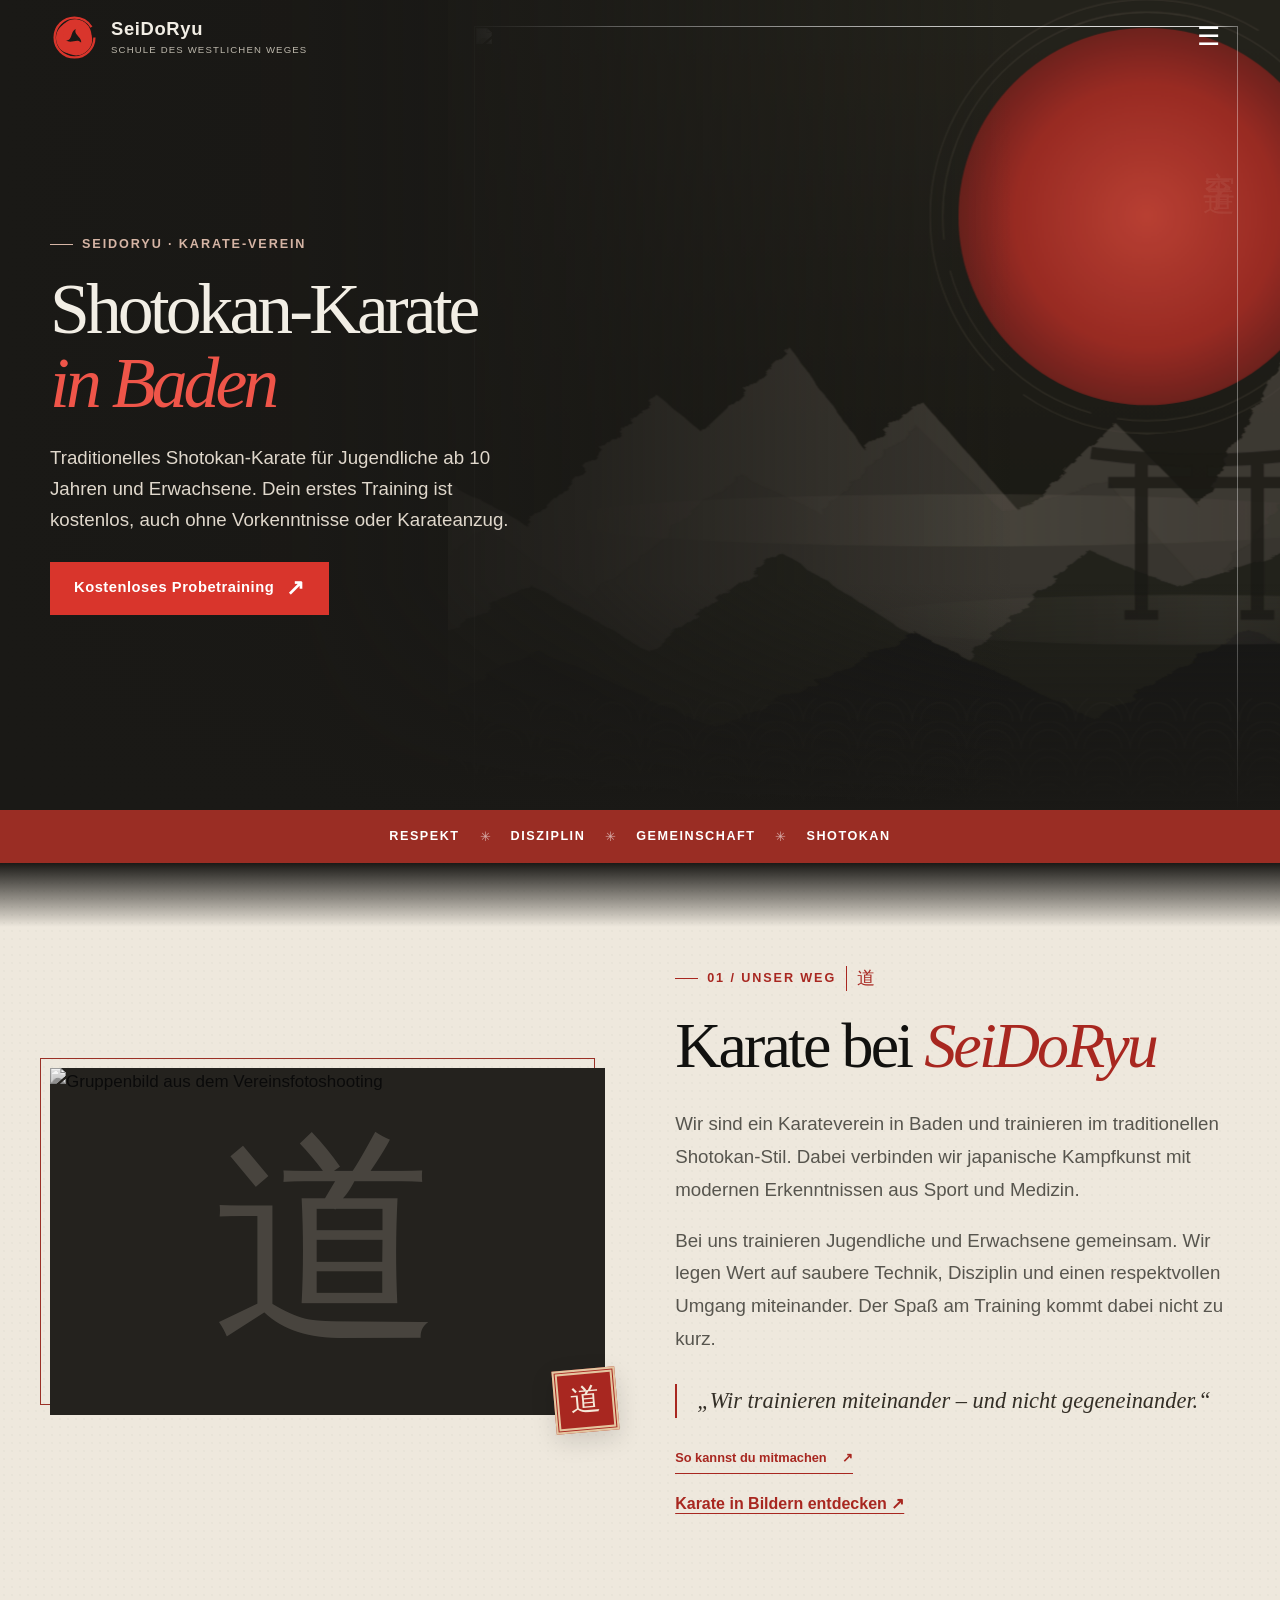
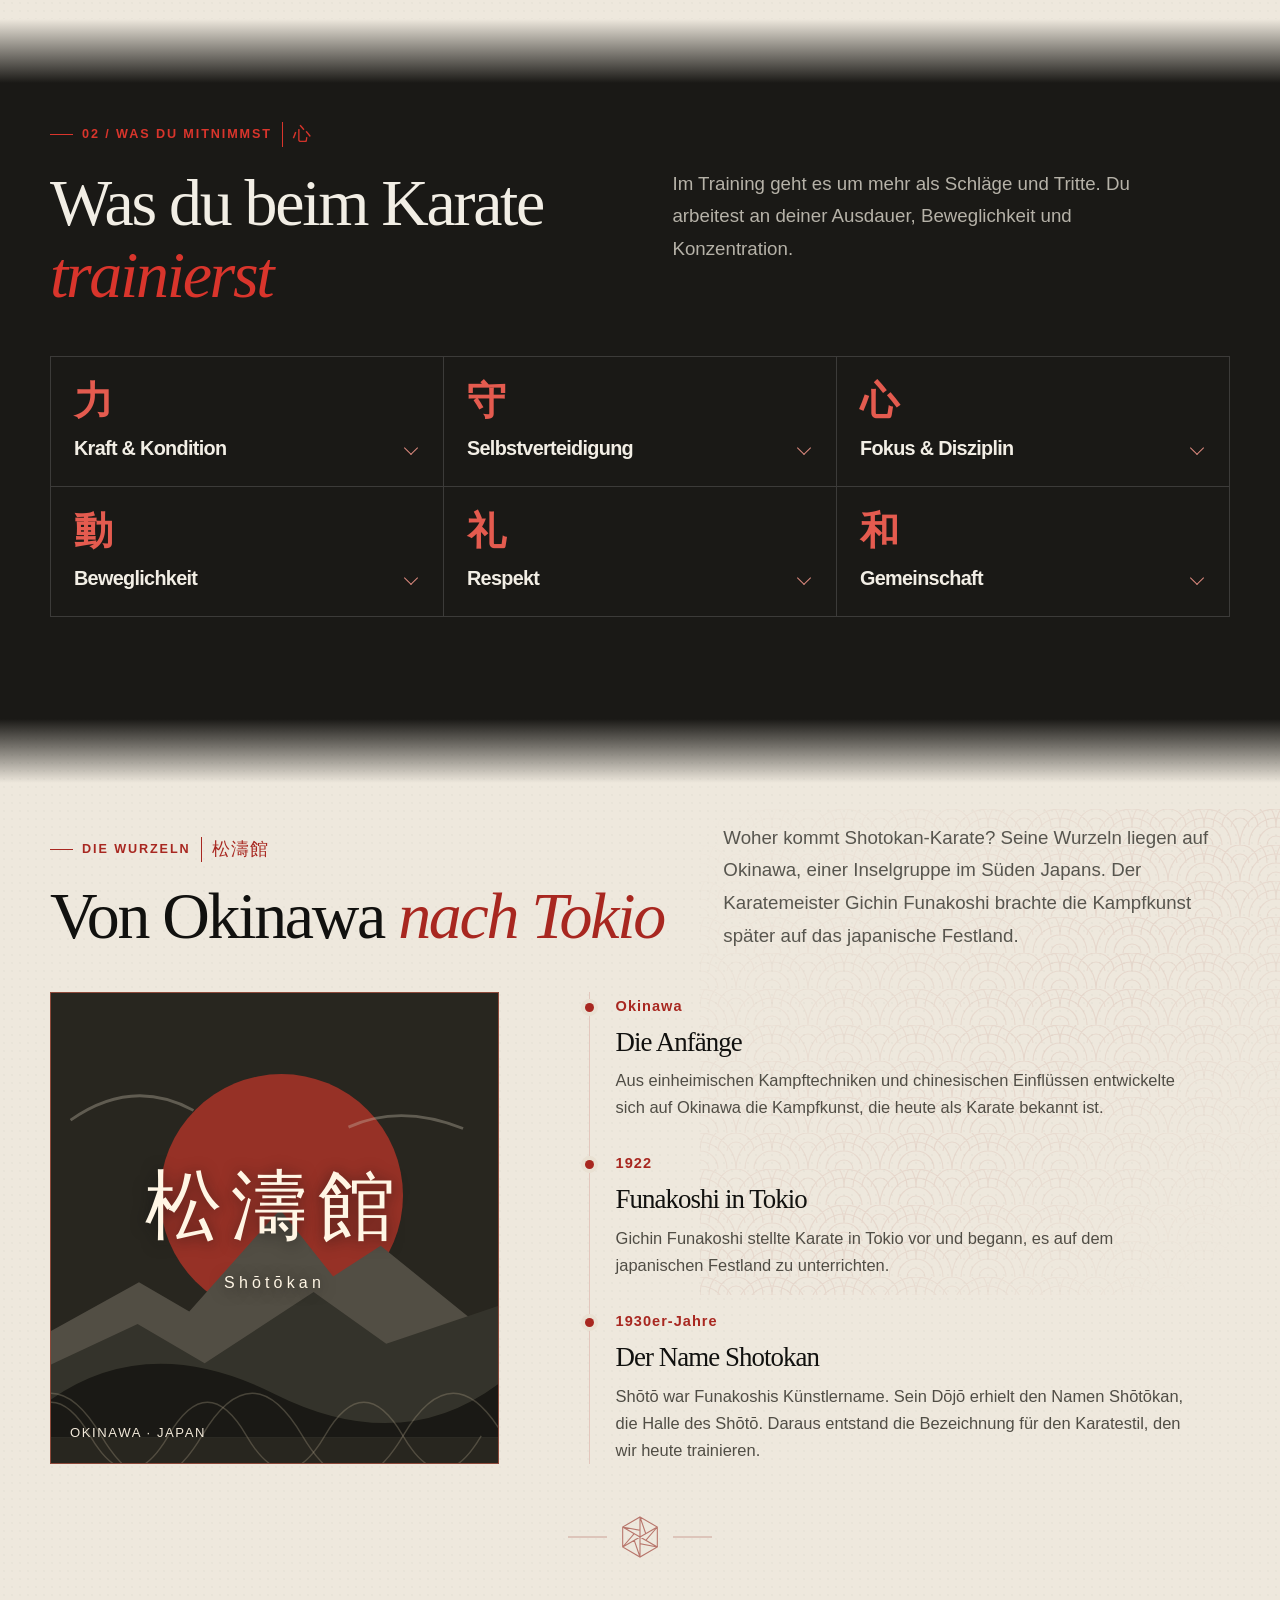
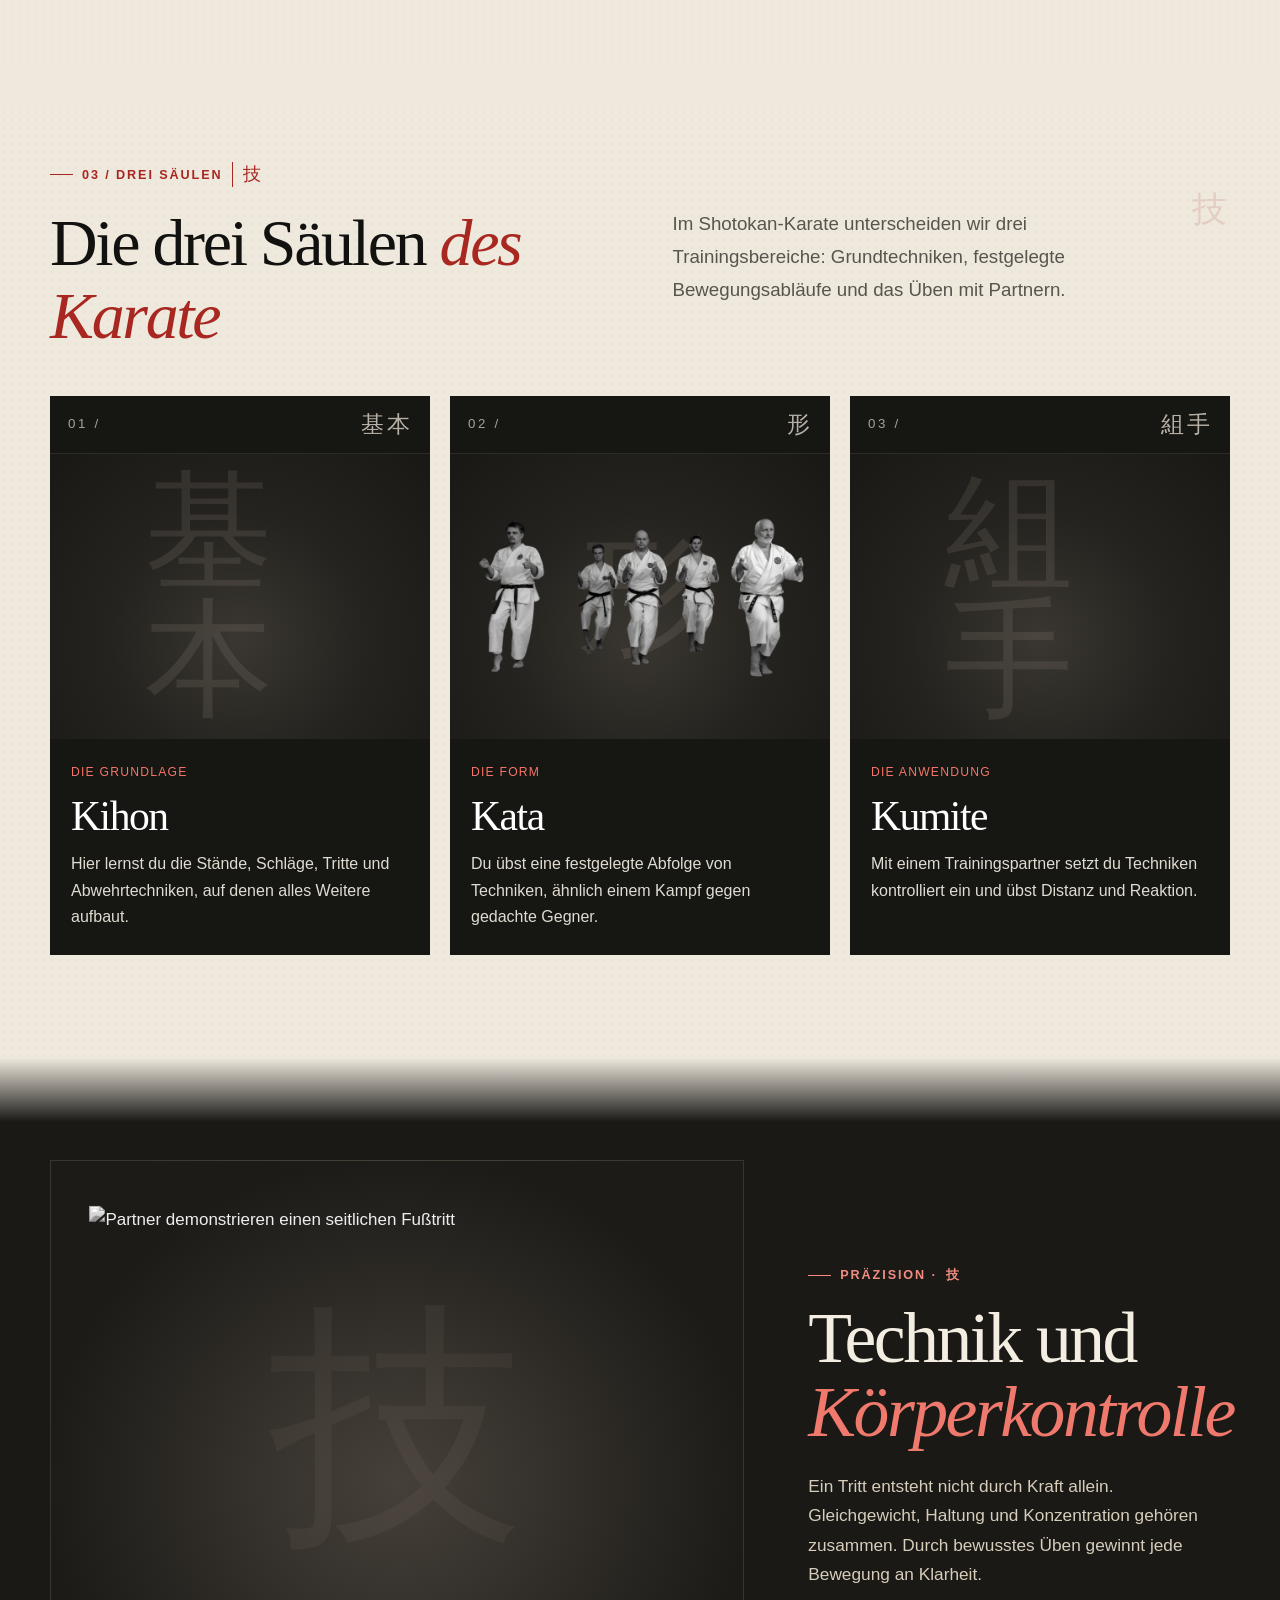
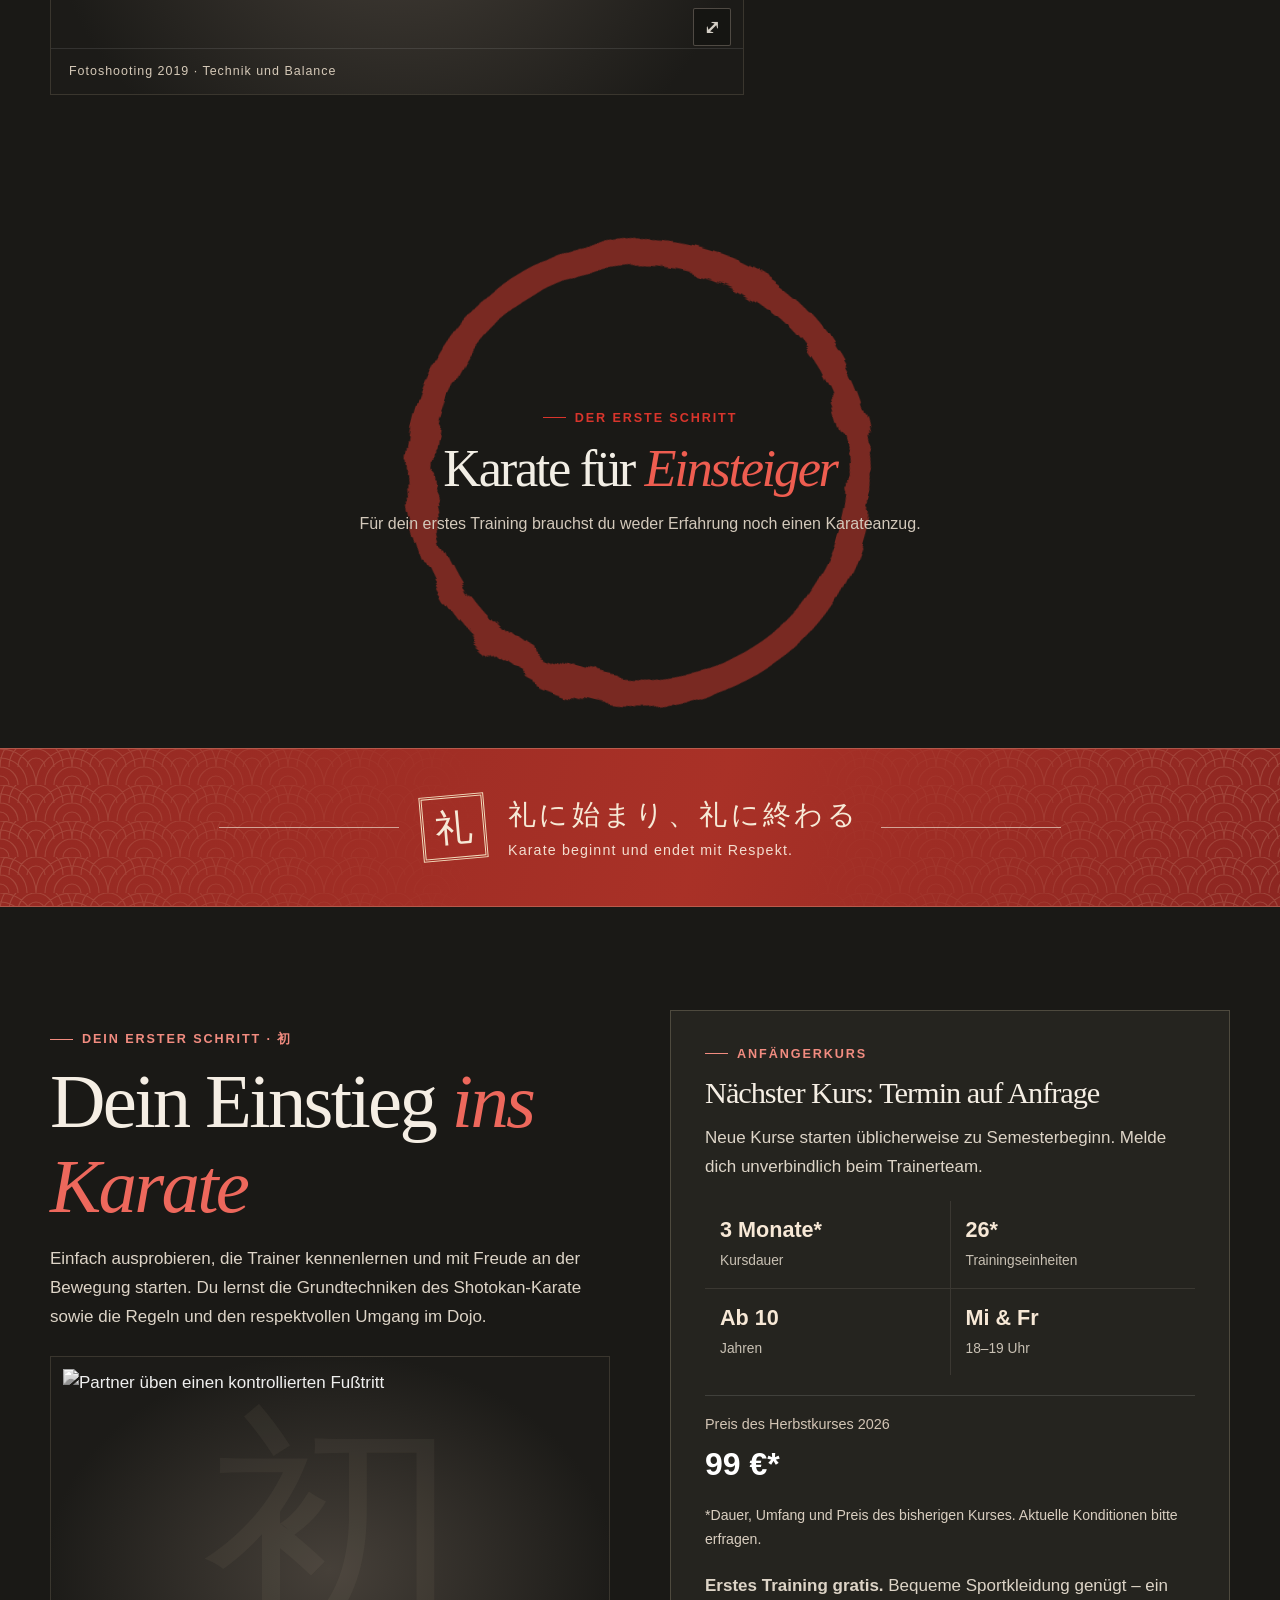
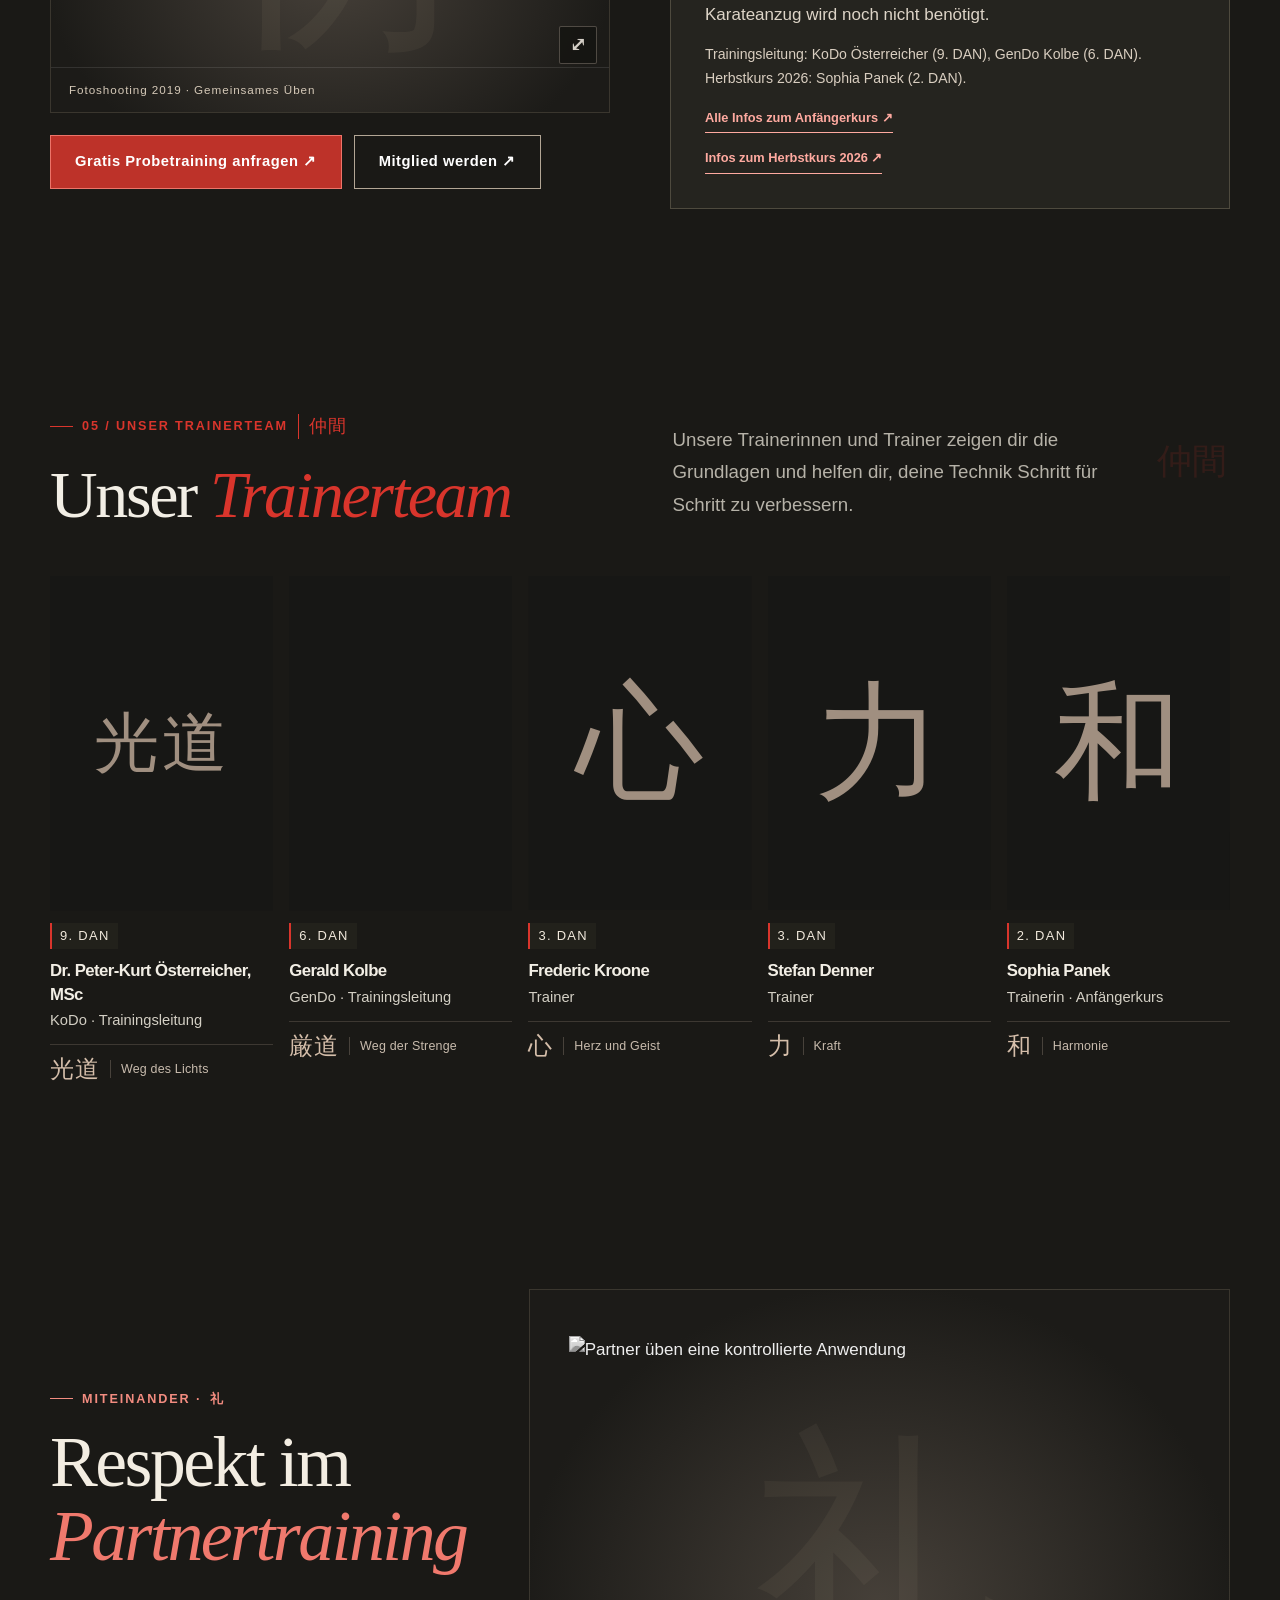
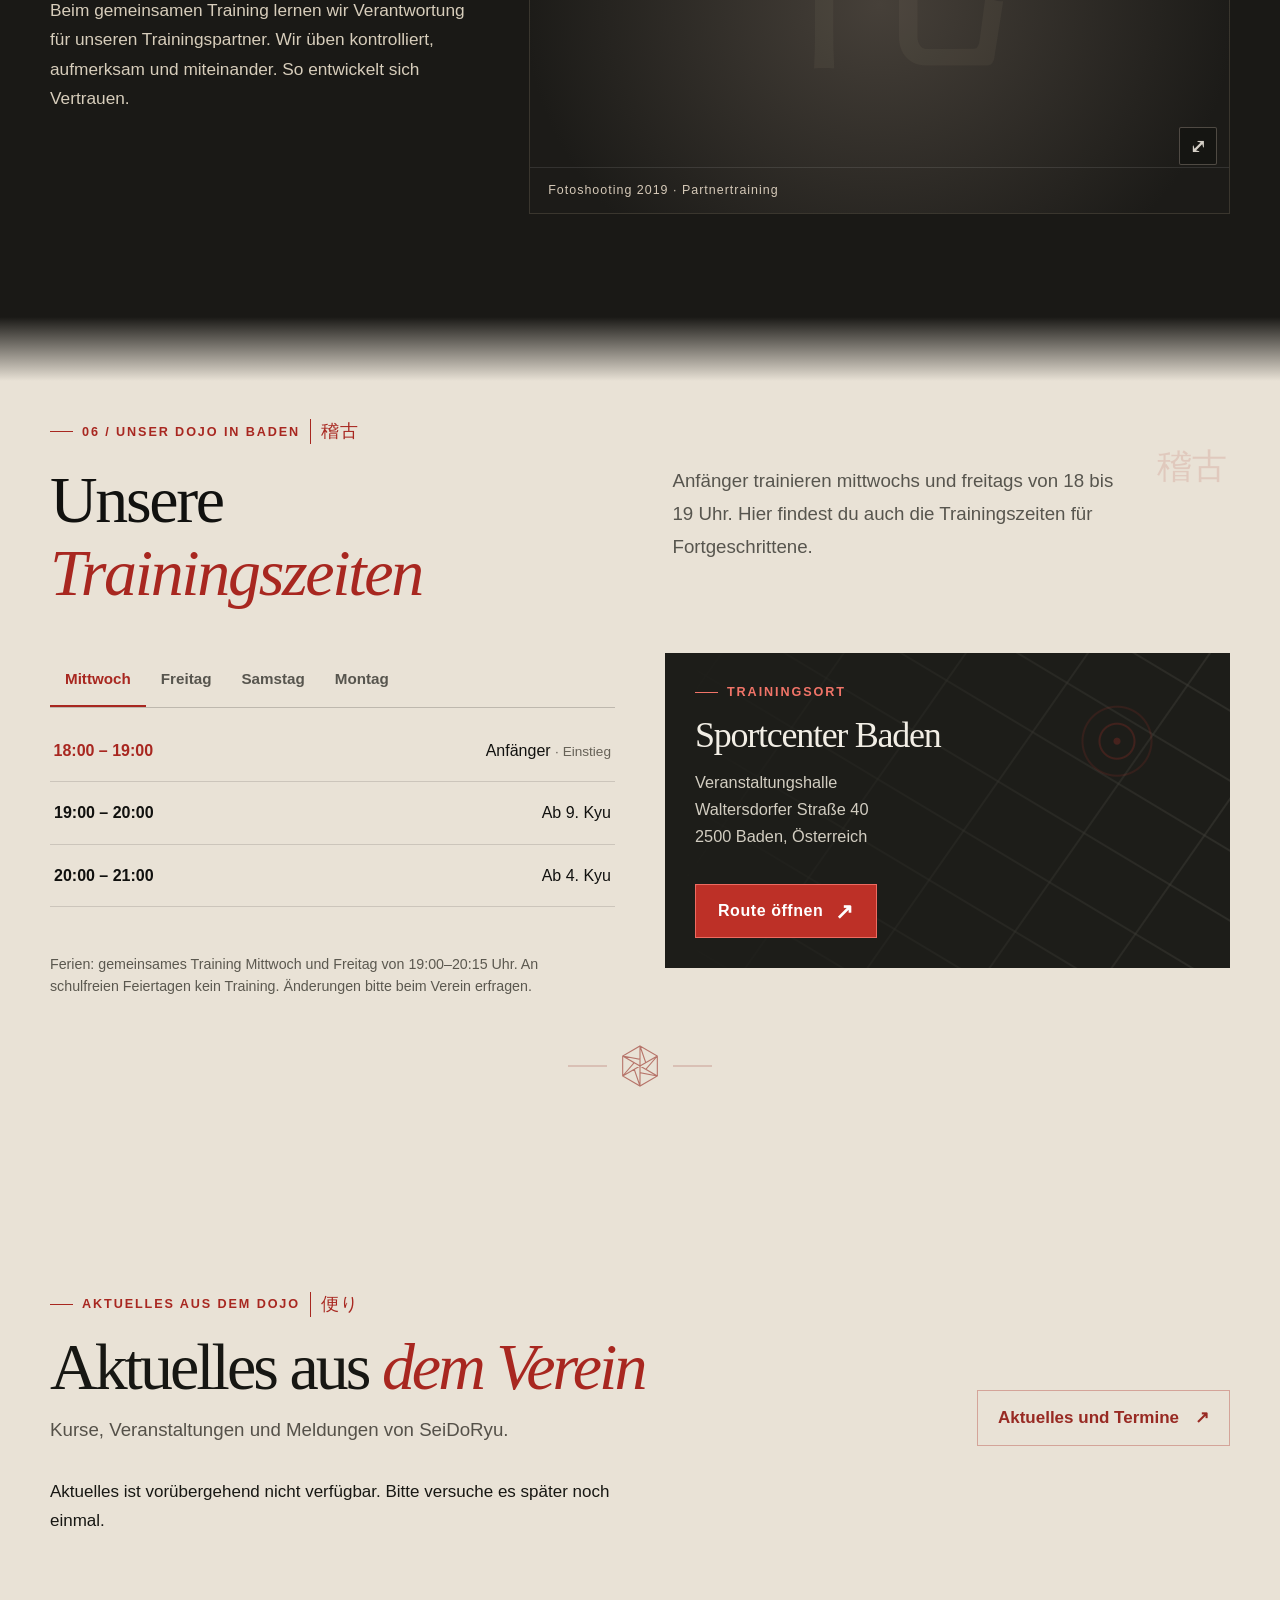
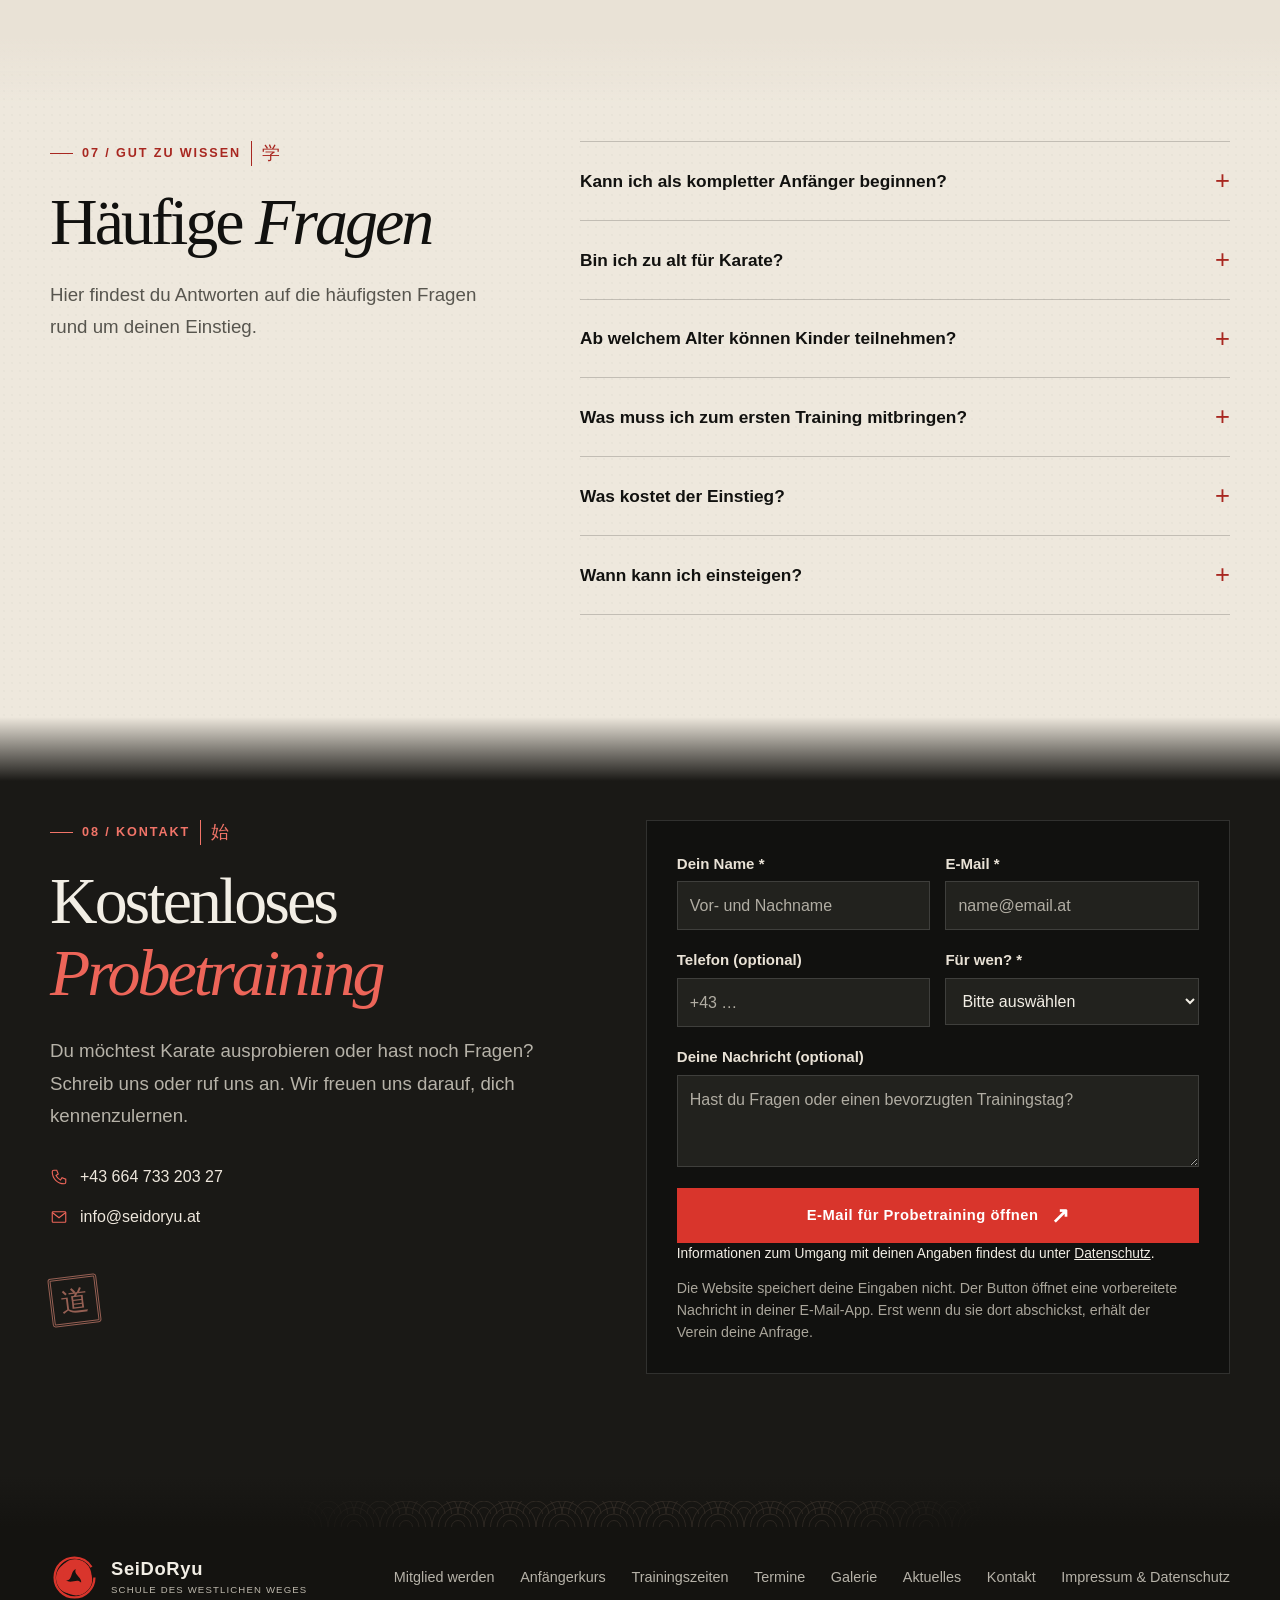
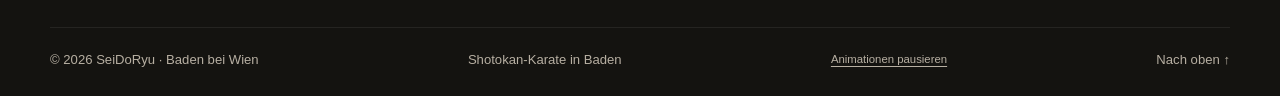
==== commit f6e6fa67: "Trainer: KoDo und GenDo Kanji mit dezenten deutschen Bedeutungen" ====
--- a/seidoryu/index.html
+++ b/seidoryu/index.html
@@ -574,6 +574,13 @@
 html body .hero-restored .hero-motion-sequence .hero-action-frame>img{filter:grayscale(1) contrast(1.04) brightness(1.08)!important}
 .hero-restored .hero-sun{transform-origin:770px 220px}
 @media(max-width:650px){html body .hero-restored .hero-motion-sequence .hero-action-frame>img{padding:10px 9% 20px 12px}}
+</style><style id="trainer-meaning-v30">
+#team .trainer .trainer-meaning{display:flex;align-items:center;gap:10px;margin-top:12px;padding-top:10px;border-top:1px solid rgba(213,190,170,.19);color:#c8bbad;min-width:0;line-height:1.45}
+#team .trainer .trainer-meaning .meaning-kanji{font-family:var(--jp,serif);font-weight:500;letter-spacing:.04em;font-size:1.5rem;line-height:1.2;color:#d5beaa;white-space:nowrap;flex-shrink:0}
+#team .trainer .trainer-meaning .meaning-text{padding-left:10px;border-left:1px solid rgba(213,190,170,.25);font-size:.78rem;letter-spacing:.015em;overflow-wrap:normal}
+html body #team .trainer .trainer-photo.kanji-pair{container-type:inline-size}
+html body #team .trainer .trainer-photo.kanji-pair.kanji-preview::before{font-size:clamp(2.3rem,4.5vw,5.6rem)!important;font-size:clamp(2.3rem,29cqw,6.4rem)!important;white-space:nowrap;letter-spacing:.035em}
+@media(max-width:650px){#team .trainer .trainer-meaning{gap:15px;margin-top:15px;padding-top:12px}#team .trainer .trainer-meaning .meaning-kanji{font-size:1.85rem}#team .trainer .trainer-meaning .meaning-text{font-size:.9rem;padding-left:15px}}
 </style></head>
 <body><svg width="0" height="0" aria-hidden="true" focusable="false" style="position:absolute;pointer-events:none"><defs><filter id="kihon-shadow-lift" color-interpolation-filters="sRGB"><feColorMatrix type="saturate" values="0"/><feComponentTransfer><feFuncR type="gamma" amplitude="1" exponent=".62" offset="0"/><feFuncG type="gamma" amplitude="1" exponent=".62" offset="0"/><feFuncB type="gamma" amplitude="1" exponent=".62" offset="0"/></feComponentTransfer></filter></defs></svg>
 <a class="skip" href="#main">Zum Inhalt</a><div class="progress" aria-hidden="true"></div>
@@ -595,7 +602,7 @@
 <section id="story-praezision" class="story-scene calm-surface" style="--calm-bg:#1a1916;--calm-prev:#eee8dd"><div class="wrap scene-layout"><figure class="scene-image" data-kanji="技"><img src="/seidoryu/media.php?f=michael-benni-kumite-5.jpg" alt="Partner demonstrieren einen seitlichen Fußtritt" width="1280" height="853" decoding="async" loading="lazy"><figcaption>Fotoshooting 2019 · Technik und Balance</figcaption></figure><div class="scene-copy"><div class="eyebrow">Präzision · <span lang="ja">技</span></div><h2>Technik und <em>Körperkontrolle</em></h2><p>Ein Tritt entsteht nicht durch Kraft allein. Gleichgewicht, Haltung und Konzentration gehören zusammen. Durch bewusstes Üben gewinnt jede Bewegung an Klarheit.</p></div></div></section><section class="manifesto reveal calm-surface" aria-label="Unser Leitgedanke" style="--calm-bg:#1a1916;--calm-prev:#1a1916"><svg class="enso" viewBox="0 0 500 500" aria-hidden="true"><defs><filter id="brush"><feTurbulence type="fractalNoise" baseFrequency=".025" numOctaves="3" result="n"/><feDisplacementMap in="SourceGraphic" in2="n" scale="18"/></filter></defs><circle cx="250" cy="250" r="204" fill="none" stroke="#b9342b" stroke-width="24" stroke-linecap="round" transform="rotate(-59 250 250)" filter="url(#brush)"/></svg><div class="wrap"><div class="eyebrow">Der erste Schritt</div><h2>Karate für <em>Einsteiger</em></h2><p>Für dein erstes Training brauchst du weder Erfahrung noch einen Karateanzug.</p></div></section>
 <div class="japan-interlude"><div class="japan-pattern" aria-hidden="true"></div><div class="japan-interlude-inner"><span class="interlude-line" aria-hidden="true"></span><span class="interlude-seal" lang="ja" aria-hidden="true">礼</span><div class="interlude-word"><span lang="ja">礼に始まり、礼に終わる</span><small>Karate beginnt und endet mit Respekt.</small></div><span class="interlude-line" aria-hidden="true"></span></div></div>
 <section class="join-section calm-surface" id="einsteigen" style="--calm-bg:#1a1916;--calm-prev:#1a1916"><span id="kurs" aria-hidden="true"></span><div class="wrap join-grid"><div><div class="eyebrow">Dein erster Schritt · 初</div><h2>Dein Einstieg <em>ins Karate</em></h2><p>Einfach ausprobieren, die Trainer kennenlernen und mit Freude an der Bewegung starten. Du lernst die Grundtechniken des Shotokan-Karate sowie die Regeln und den respektvollen Umgang im Dojo.</p><figure class="scene-image join-shooting" data-kanji="初"><img src="/seidoryu/media.php?f=frederic-nicki-kumite-4.jpg" alt="Partner üben einen kontrollierten Fußtritt" width="1280" height="853" decoding="async" loading="lazy"><figcaption>Fotoshooting 2019 · Gemeinsames Üben</figcaption></figure><div class="join-actions"><a class="btn" href="/seidoryu/kontakt/?anliegen=probetraining">Gratis Probetraining anfragen ↗</a><a class="btn outline" href="/seidoryu/mitgliedschaft/">Mitglied werden ↗</a></div></div><div class="join-course"><div class="eyebrow">Anfängerkurs</div><h3 data-course="title">Nächster Kurs: Termin auf Anfrage</h3><p data-course="intro">Neue Kurse starten üblicherweise zu Semesterbeginn. Melde dich unverbindlich beim Trainerteam.</p><div class="course-facts"><div><strong data-course="duration">3 Monate*</strong><span>Kursdauer</span></div><div><strong data-course="units">26*</strong><span>Trainingseinheiten</span></div><div><strong>Ab 10</strong><span>Jahren</span></div><div><strong data-course="times">Mi &amp; Fr</strong><span data-course="hours">18–19 Uhr</span></div></div><div class="join-price"><small data-course="priceLabel">Preis des Herbstkurses 2026</small><strong data-course="price">99 €*</strong><p class="join-note" data-course="priceNote">*Dauer, Umfang und Preis des bisherigen Kurses. Aktuelle Konditionen bitte erfragen.</p></div><p><strong>Erstes Training gratis.</strong> Bequeme Sportkleidung genügt – ein Karateanzug wird noch nicht benötigt.</p><p class="join-note">Trainingsleitung: KoDo Österreicher (9. DAN), GenDo Kolbe (6. DAN). Herbstkurs 2026: Sophia Panek (2. DAN).</p><a class="text-link course-details-link" href="/seidoryu/karate-anfaengerkurs/">Alle Infos zum Anfängerkurs ↗</a><a class="text-link" data-course-flyer href="/seidoryu/blog/artikel.html?beitrag=anfaengerkurs-herbst-2026">Infos zum Herbstkurs 2026 ↗</a></div></div></section>
-<section id="team" class="team section-pad calm-surface" data-japan-scene="仲間" style="--calm-bg:#1a1916;--calm-prev:#1a1916"><div class="japan-watermark" lang="ja" aria-hidden="true">仲間</div><div class="japan-side" aria-hidden="true"><span lang="ja">仲間</span><span>Nakama · Gemeinschaft</span></div><div class="wrap"><div class="section-head reveal"><div><div class="eyebrow">05 / Unser Trainerteam <span class="chapter-kanji" lang="ja" aria-hidden="true">仲間</span></div><h2>Unser <em>Trainerteam</em></h2></div><p class="lead">Unsere Trainerinnen und Trainer zeigen dir die Grundlagen und helfen dir, deine Technik Schritt für Schritt zu verbessern.</p></div><div class="team-grid"><article class="trainer reveal"><div class="trainer-photo image-bg" data-kanji="道"><img src="/seidoryu/media.php?f=Kodo.jpg" alt="Trainerporträt" width="667" height="1000" decoding="async" loading="lazy" onerror="this.hidden=true"><span class="portrait-shadow" aria-hidden="true"></span></div><span class="dan">9. DAN</span><h3>Dr. Peter-Kurt Österreicher, MSc</h3><p>KoDo · Trainingsleitung</p></article><article class="trainer reveal" style="--delay:65ms"><div class="trainer-photo image-bg" data-kanji="礼"><img src="gerald-kolbe(1).webp" alt="Gerald Kolbe – Trainerporträt" width="667" height="1000" decoding="async" loading="lazy" onerror="if(!this.dataset.fallback){this.dataset.fallback=1;this.src='/seidoryu/media.php?f=Gendo-1.jpg';this.closest('.trainer-photo').classList.add('portrait-fallback')}else{this.hidden=true}"><span class="portrait-shadow" aria-hidden="true"></span></div><span class="dan">6. DAN</span><h3>Gerald Kolbe</h3><p>GenDo · Trainingsleitung</p></article><article class="trainer reveal" style="--delay:130ms"><div class="trainer-photo image-bg" data-kanji="心"><img src="/seidoryu/media.php?f=Frederic.jpg" alt="Trainerporträt" width="667" height="1000" decoding="async" loading="lazy" onerror="this.hidden=true"><span class="portrait-shadow" aria-hidden="true"></span></div><span class="dan">3. DAN</span><h3>Frederic Kroone</h3><p>Trainer</p></article><article class="trainer reveal" style="--delay:195ms"><div class="trainer-photo image-bg" data-kanji="力"><img src="/seidoryu/media.php?f=Stefan-4.jpg" alt="Trainerporträt" width="667" height="1000" decoding="async" loading="lazy" onerror="this.hidden=true"><span class="portrait-shadow" aria-hidden="true"></span></div><span class="dan">3. DAN</span><h3>Stefan Denner</h3><p>Trainer</p></article><article class="trainer reveal" style="--delay:260ms"><div class="trainer-photo image-bg" data-kanji="和"><img src="/seidoryu/media.php?f=Sophia.jpg" alt="Trainerinnenporträt" width="667" height="1000" decoding="async" loading="lazy" onerror="this.hidden=true"><span class="portrait-shadow" aria-hidden="true"></span></div><span class="dan">2. DAN</span><h3>Sophia Panek</h3><p>Trainerin · Anfängerkurs</p></article></div></div></section>
+<section id="team" class="team section-pad calm-surface" data-japan-scene="仲間" style="--calm-bg:#1a1916;--calm-prev:#1a1916"><div class="japan-watermark" lang="ja" aria-hidden="true">仲間</div><div class="japan-side" aria-hidden="true"><span lang="ja">仲間</span><span>Nakama · Gemeinschaft</span></div><div class="wrap"><div class="section-head reveal"><div><div class="eyebrow">05 / Unser Trainerteam <span class="chapter-kanji" lang="ja" aria-hidden="true">仲間</span></div><h2>Unser <em>Trainerteam</em></h2></div><p class="lead">Unsere Trainerinnen und Trainer zeigen dir die Grundlagen und helfen dir, deine Technik Schritt für Schritt zu verbessern.</p></div><div class="team-grid"><article class="trainer reveal"><div class="trainer-photo image-bg kanji-pair" data-kanji="光道"><img src="/seidoryu/media.php?f=Kodo.jpg" alt="Trainerporträt" width="667" height="1000" decoding="async" loading="lazy" onerror="this.hidden=true"><span class="portrait-shadow" aria-hidden="true"></span></div><span class="dan">9. DAN</span><h3>Dr. Peter-Kurt Österreicher, MSc</h3><p>KoDo · Trainingsleitung</p><div class="trainer-meaning"><span class="meaning-kanji" lang="ja" aria-hidden="true">光道</span><span class="meaning-text">Weg des Lichts</span></div></article><article class="trainer reveal" style="--delay:65ms"><div class="trainer-photo image-bg kanji-pair" data-kanji="厳道"><img src="gerald-kolbe(1).webp" alt="Gerald Kolbe – Trainerporträt" width="667" height="1000" decoding="async" loading="lazy" onerror="if(!this.dataset.fallback){this.dataset.fallback=1;this.src='/seidoryu/media.php?f=Gendo-1.jpg';this.closest('.trainer-photo').classList.add('portrait-fallback')}else{this.hidden=true}"><span class="portrait-shadow" aria-hidden="true"></span></div><span class="dan">6. DAN</span><h3>Gerald Kolbe</h3><p>GenDo · Trainingsleitung</p><div class="trainer-meaning"><span class="meaning-kanji" lang="ja" aria-hidden="true">厳道</span><span class="meaning-text">Weg der Strenge</span></div></article><article class="trainer reveal" style="--delay:130ms"><div class="trainer-photo image-bg" data-kanji="心"><img src="/seidoryu/media.php?f=Frederic.jpg" alt="Trainerporträt" width="667" height="1000" decoding="async" loading="lazy" onerror="this.hidden=true"><span class="portrait-shadow" aria-hidden="true"></span></div><span class="dan">3. DAN</span><h3>Frederic Kroone</h3><p>Trainer</p><div class="trainer-meaning"><span class="meaning-kanji" lang="ja" aria-hidden="true">心</span><span class="meaning-text">Herz und Geist</span></div></article><article class="trainer reveal" style="--delay:195ms"><div class="trainer-photo image-bg" data-kanji="力"><img src="/seidoryu/media.php?f=Stefan-4.jpg" alt="Trainerporträt" width="667" height="1000" decoding="async" loading="lazy" onerror="this.hidden=true"><span class="portrait-shadow" aria-hidden="true"></span></div><span class="dan">3. DAN</span><h3>Stefan Denner</h3><p>Trainer</p><div class="trainer-meaning"><span class="meaning-kanji" lang="ja" aria-hidden="true">力</span><span class="meaning-text">Kraft</span></div></article><article class="trainer reveal" style="--delay:260ms"><div class="trainer-photo image-bg" data-kanji="和"><img src="/seidoryu/media.php?f=Sophia.jpg" alt="Trainerinnenporträt" width="667" height="1000" decoding="async" loading="lazy" onerror="this.hidden=true"><span class="portrait-shadow" aria-hidden="true"></span></div><span class="dan">2. DAN</span><h3>Sophia Panek</h3><p>Trainerin · Anfängerkurs</p><div class="trainer-meaning"><span class="meaning-kanji" lang="ja" aria-hidden="true">和</span><span class="meaning-text">Harmonie</span></div></article></div></div></section>
 <section id="story-miteinander" class="story-scene scene-inverse calm-surface" style="--calm-bg:#1a1916;--calm-prev:#1a1916"><div class="wrap scene-layout"><figure class="scene-image" data-kanji="礼"><img src="/seidoryu/media.php?f=benni-michael-kumite-2.jpg" alt="Partner üben eine kontrollierte Anwendung" width="1280" height="825" decoding="async" loading="lazy"><figcaption>Fotoshooting 2019 · Partnertraining</figcaption></figure><div class="scene-copy"><div class="eyebrow">Miteinander · <span lang="ja">礼</span></div><h2>Respekt im <em>Partnertraining</em></h2><p>Beim gemeinsamen Training lernen wir Verantwortung für unseren Trainingspartner. Wir üben kontrolliert, aufmerksam und miteinander. So entwickelt sich Vertrauen.</p></div></div></section><section id="training" class="schedule light section-pad calm-surface" data-japan-scene="稽古" style="--calm-bg:#e9e2d6;--calm-prev:#1a1916"><div class="japan-watermark" lang="ja" aria-hidden="true">稽古</div><div class="japan-side" aria-hidden="true"><span lang="ja">稽古</span><span>Keiko · Übung</span></div><div class="wrap"><div class="section-head reveal"><div><div class="eyebrow">06 / Unser Dojo in Baden <span class="chapter-kanji" lang="ja" aria-hidden="true">稽古</span></div><h2>Unsere <em class="heading-word">Trainingszeiten</em></h2></div><p class="lead">Anfänger trainieren mittwochs und freitags von 18 bis 19 Uhr. Hier findest du auch die Trainingszeiten für Fortgeschrittene.</p></div><div class="schedule-grid"><div class="reveal"><div class="tabs" role="tablist" aria-label="Trainingstag"><button id="tab-mi" role="tab" aria-controls="panel-mi" aria-selected="true" tabindex="0" data-day="mi">Mittwoch</button><button id="tab-fr" role="tab" aria-controls="panel-fr" aria-selected="false" tabindex="-1" data-day="fr">Freitag</button><button id="tab-sa" role="tab" aria-controls="panel-sa" aria-selected="false" tabindex="-1" data-day="sa">Samstag</button><button id="tab-mo" role="tab" aria-controls="panel-mo" aria-selected="false" tabindex="-1" data-day="mo">Montag</button></div><div id="panel-mi" role="tabpanel" aria-labelledby="tab-mi" class="time-panel"><div class="time-row highlight"><strong>18:00 – 19:00</strong><div>Anfänger <span class="small">· Einstieg</span></div></div><div class="time-row"><strong>19:00 – 20:00</strong><div>Ab 9. Kyu</div></div><div class="time-row"><strong>20:00 – 21:00</strong><div>Ab 4. Kyu</div></div></div><div id="panel-fr" role="tabpanel" aria-labelledby="tab-fr" class="time-panel" hidden><div class="time-row highlight"><strong>18:00 – 19:00</strong><div>Anfänger <span class="small">· Einstieg</span></div></div><div class="time-row"><strong>19:00 – 20:00</strong><div>Ab 9. Kyu</div></div><div class="time-row"><strong>20:00 – 21:00</strong><div>Ab 4. Kyu</div></div></div><div id="panel-sa" role="tabpanel" aria-labelledby="tab-sa" class="time-panel" hidden><div class="time-row"><strong>16:00 – 18:00</strong><div>Freies Training</div></div></div><div id="panel-mo" role="tabpanel" aria-labelledby="tab-mo" class="time-panel" hidden><div class="time-row"><strong>19:30 – 21:00</strong><div>Kampftraining</div></div><p class="schedule-note">Nur nach Einladung der Trainer. Ort: BG Biondekgasse, kleiner Turnsaal, Biondekgasse 6, Baden.</p></div><p class="schedule-note">Ferien: gemeinsames Training Mittwoch und Freitag von 19:00–20:15 Uhr. An schulfreien Feiertagen kein Training. Änderungen bitte beim Verein erfragen.</p></div><div class="address-card reveal" style="--delay:130ms"><div><div class="eyebrow">Trainingsort</div><h3>Sportcenter Baden</h3><p>Veranstaltungshalle<br>Waltersdorfer Straße 40<br>2500 Baden, Österreich</p></div><a class="btn outline route-btn" href="https://www.google.com/maps/search/?api=1&query=Sportcenter+Baden+Waltersdorfer+Stra%C3%9Fe+40+2500+Baden" target="_blank" rel="noopener">Route öffnen <span class="arrow">↗</span></a></div></div></div></section>
 <section class="news-section calm-surface" id="aktuelles" style="--calm-bg:#e9e2d6;--calm-prev:#e9e2d6"><div class="wrap"><div class="news-intro"><div><div class="eyebrow">Aktuelles aus dem Dojo <span class="chapter-kanji" lang="ja" aria-hidden="true">便り</span></div><h2>Aktuelles aus <em>dem Verein</em></h2><p class="lead">Kurse, Veranstaltungen und Meldungen von SeiDoRyu.</p></div><a class="news-all" href="/seidoryu/blog/">Aktuelles und Termine <span aria-hidden="true">↗</span></a></div><div class="news-grid" id="news-preview-list"></div></div></section>
 <section class="light paper-texture section-pad calm-surface" id="fragen" data-japan-scene="学" style="--calm-bg:#eee8dd;--calm-prev:#e9e2d6"><div class="japan-watermark" lang="ja" aria-hidden="true">学</div><div class="japan-side" aria-hidden="true"><span lang="ja">学</span><span>Lernen</span></div><div class="wrap faq-grid"><div class="reveal"><div class="eyebrow">07 / Gut zu wissen <span class="chapter-kanji" lang="ja" aria-hidden="true">学</span></div><h2>Häufige <em>Fragen</em></h2><p class="lead">Hier findest du Antworten auf die häufigsten Fragen rund um deinen Einstieg.</p></div><div class="faq-list reveal" style="--delay:100ms"><details><summary>Kann ich als kompletter Anfänger beginnen?</summary><p>Ja. Die Anfängerkurse sind für Menschen ohne Karate-Erfahrung gedacht. Du lernst die Grundtechniken von Anfang an.</p></details><details><summary>Bin ich zu alt für Karate?</summary><p>Auch als Erwachsener kannst du jederzeit anfangen, sobald ein Einstieg in den Anfängerkurs möglich ist. Bei individuellen gesundheitlichen Einschränkungen sprich bitte vor dem Training mit dem Trainerteam und kläre bei Bedarf ärztlich ab, was für dich geeignet ist.</p></details><details><summary>Ab welchem Alter können Kinder teilnehmen?</summary><p>Der Anfängerkurs ist ab dem vollendeten 10. Lebensjahr möglich.</p></details><details><summary>Was muss ich zum ersten Training mitbringen?</summary><p>Leichte, bequeme Sportbekleidung reicht für den Anfang. Ein Karateanzug ist zum Kennenlernen nicht notwendig.</p></details><details><summary>Was kostet der Einstieg?</summary><p>Das erste Training ist kostenlos. Die aktuellen Kursgebühren und Termine erfährst du direkt beim Verein.</p></details><details><summary>Wann kann ich einsteigen?</summary><p>Neue Anfängerkurse finden üblicherweise zu Semesterbeginn statt. Frage unverbindlich an, damit das Trainerteam dir den nächsten Einstiegstermin nennen kann.</p></details></div></div></section>
@@ -645,4 +652,4 @@
 function stopped(){return mq.matches||root.classList.contains("motion-off")||document.hidden||!visible}
 function schedule(){clearTimeout(timer);timer=null;if(!stopped())timer=setTimeout(next,7200)}
 function next(){if(stopped())return;let target=-1;for(let i=1;i<frames.length;i++){const n=(index+i)%frames.length;if(ready(frames[n])){target=n;break}}if(target>=0){frames.forEach(f=>f.classList.remove("is-leaving"));frames[index].classList.add("is-leaving");frames[index].classList.remove("is-active");frames[target].classList.add("is-active");index=target}schedule()}
-document.addEventListener("visibilitychange",schedule);mq.addEventListener?.("change",schedule);new MutationObserver(schedule).observe(root,{attributes:true,attributeFilter:["class"]});if("IntersectionObserver" in window){new IntersectionObserver(([e])=>{visible=e.isIntersecting;schedule()},{threshold:.12}).observe(hero)}frames.forEach((f,i)=>img(f).addEventListener("error",()=>{if(i===index&&!stopped())next()}));schedule();})();</script><script>(()=>{const s=document.querySelector(".manifesto");if(!s)return;if(!("IntersectionObserver"in window)){s.classList.add("enso-drawn");return}if(matchMedia("(prefers-reduced-motion: reduce)").matches||document.documentElement.classList.contains("motion-off")){s.classList.add("enso-drawn");return}s.classList.add("enso-wait");const observer=new IntersectionObserver(entries=>{if(entries.some(e=>e.isIntersecting&&e.intersectionRatio>=.36)){s.classList.add("enso-drawn");observer.disconnect()}},{threshold:.36});observer.observe(s)})();</script><script id="trainer-kanji-script-v28">(()=>{const root=document.documentElement,mq=matchMedia('(prefers-reduced-motion: reduce)'),photos=[...document.querySelectorAll('#team .trainer-photo[data-kanji]')];if(!photos.length||!('IntersectionObserver'in window)||mq.matches||root.classList.contains('motion-off'))return;const obs=new IntersectionObserver(entries=>{entries.forEach(e=>{if(!e.isIntersecting||e.intersectionRatio<.33)return;const p=e.target;obs.unobserve(p);const img=p.querySelector('img');setTimeout(()=>{const show=()=>p.classList.add('kanji-revealed');if(img&&img.complete&&img.naturalWidth)show();else if(img){img.addEventListener('load',show,{once:true});if(img.complete&&img.naturalWidth)show()}},1100)})},{threshold:.33});photos.forEach(p=>{p.classList.add('kanji-preview');obs.observe(p)})})();</script></body></html>
+document.addEventListener("visibilitychange",schedule);mq.addEventListener?.("change",schedule);new MutationObserver(schedule).observe(root,{attributes:true,attributeFilter:["class"]});if("IntersectionObserver" in window){new IntersectionObserver(([e])=>{visible=e.isIntersecting;schedule()},{threshold:.12}).observe(hero)}frames.forEach((f,i)=>img(f).addEventListener("error",()=>{if(i===index&&!stopped())next()}));schedule();})();</script><script>(()=>{const s=document.querySelector(".manifesto");if(!s)return;if(!("IntersectionObserver"in window)){s.classList.add("enso-drawn");return}if(matchMedia("(prefers-reduced-motion: reduce)").matches||document.documentElement.classList.contains("motion-off")){s.classList.add("enso-drawn");return}s.classList.add("enso-wait");const observer=new IntersectionObserver(entries=>{if(entries.some(e=>e.isIntersecting&&e.intersectionRatio>=.36)){s.classList.add("enso-drawn");observer.disconnect()}},{threshold:.36});observer.observe(s)})();</script><script id="trainer-kanji-script-v28">(()=>{const root=document.documentElement,mq=matchMedia('(prefers-reduced-motion: reduce)'),photos=[...document.querySelectorAll('#team .trainer-photo[data-kanji]')];if(!photos.length||!('IntersectionObserver'in window)||mq.matches||root.classList.contains('motion-off'))return;const obs=new IntersectionObserver(entries=>{entries.forEach(e=>{if(!e.isIntersecting||e.intersectionRatio<.33)return;const p=e.target;obs.unobserve(p);const img=p.querySelector('img');setTimeout(()=>{const show=()=>p.classList.add('kanji-revealed');if(img&&img.complete&&img.naturalWidth)show();else if(img){img.addEventListener('load',show,{once:true});if(img.complete&&img.naturalWidth)show()}},1500)})},{threshold:.33});photos.forEach(p=>{p.classList.add('kanji-preview');obs.observe(p)})})();</script></body></html>
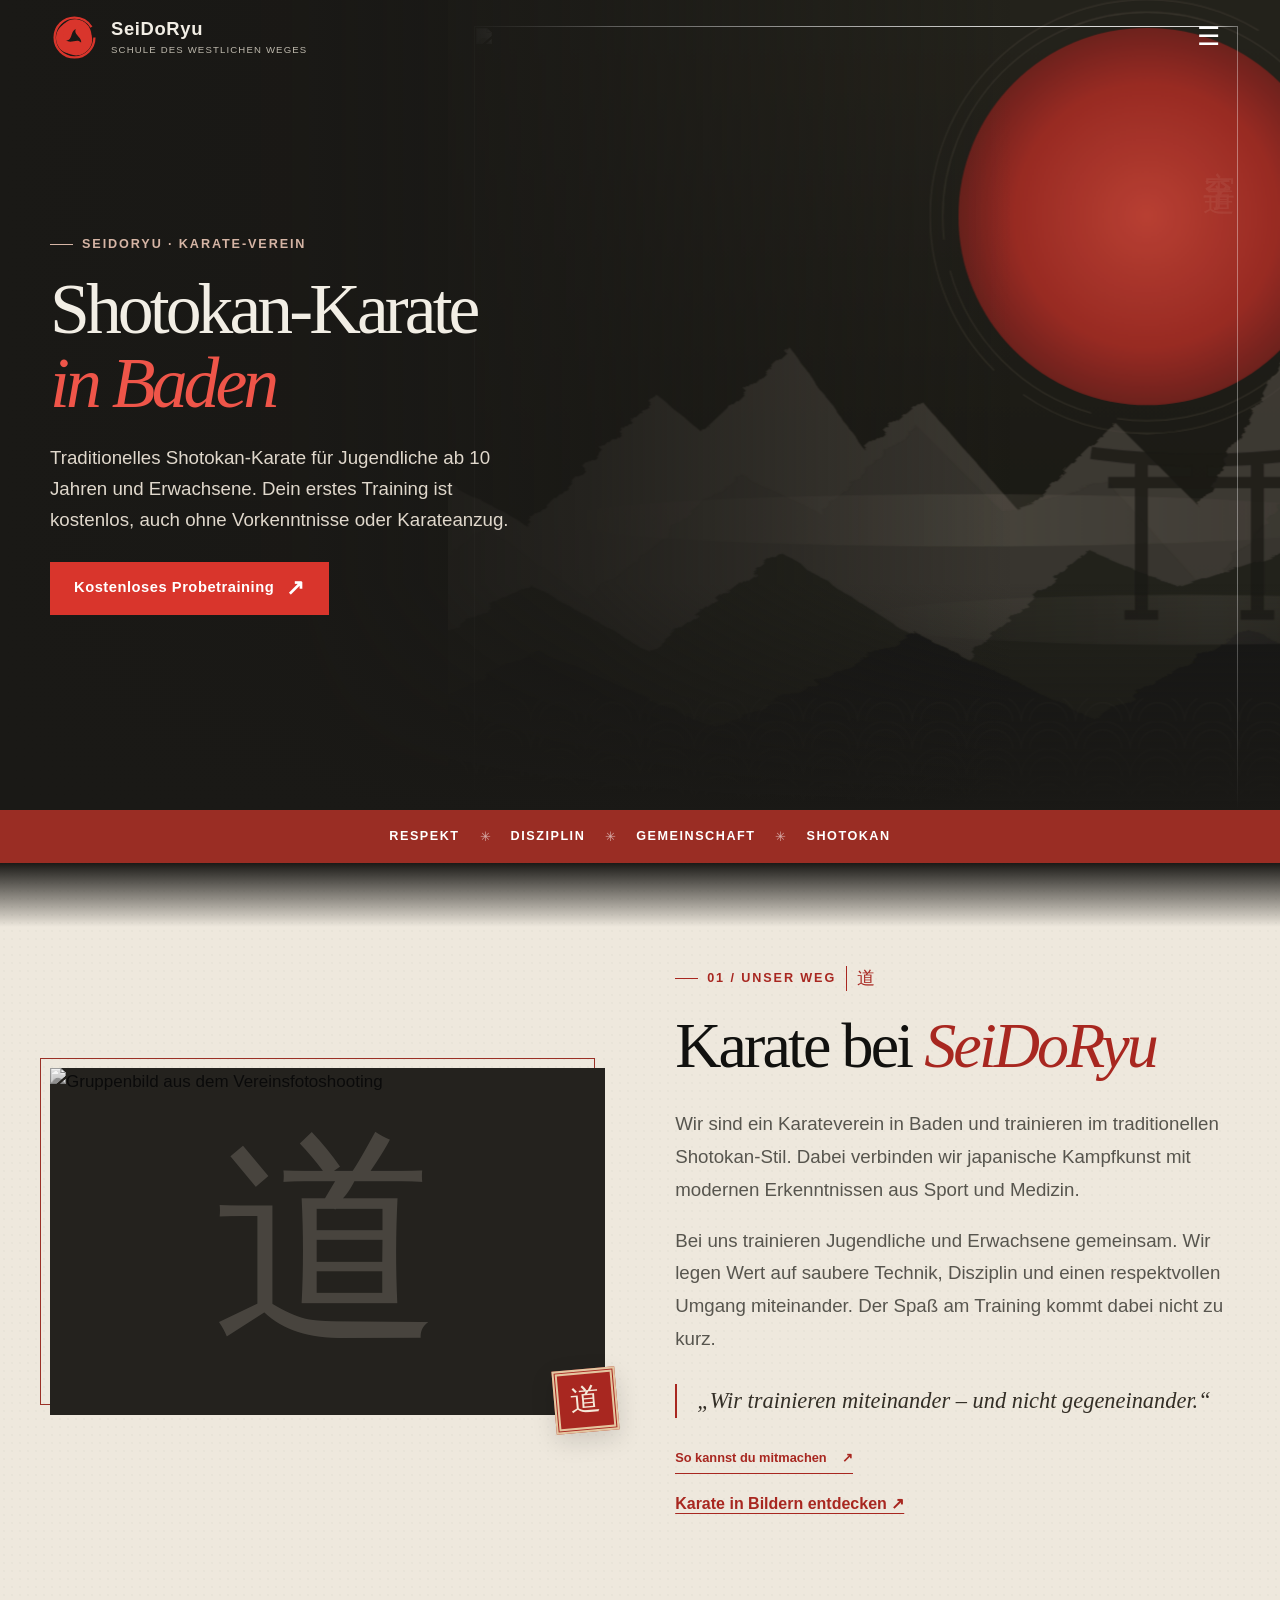
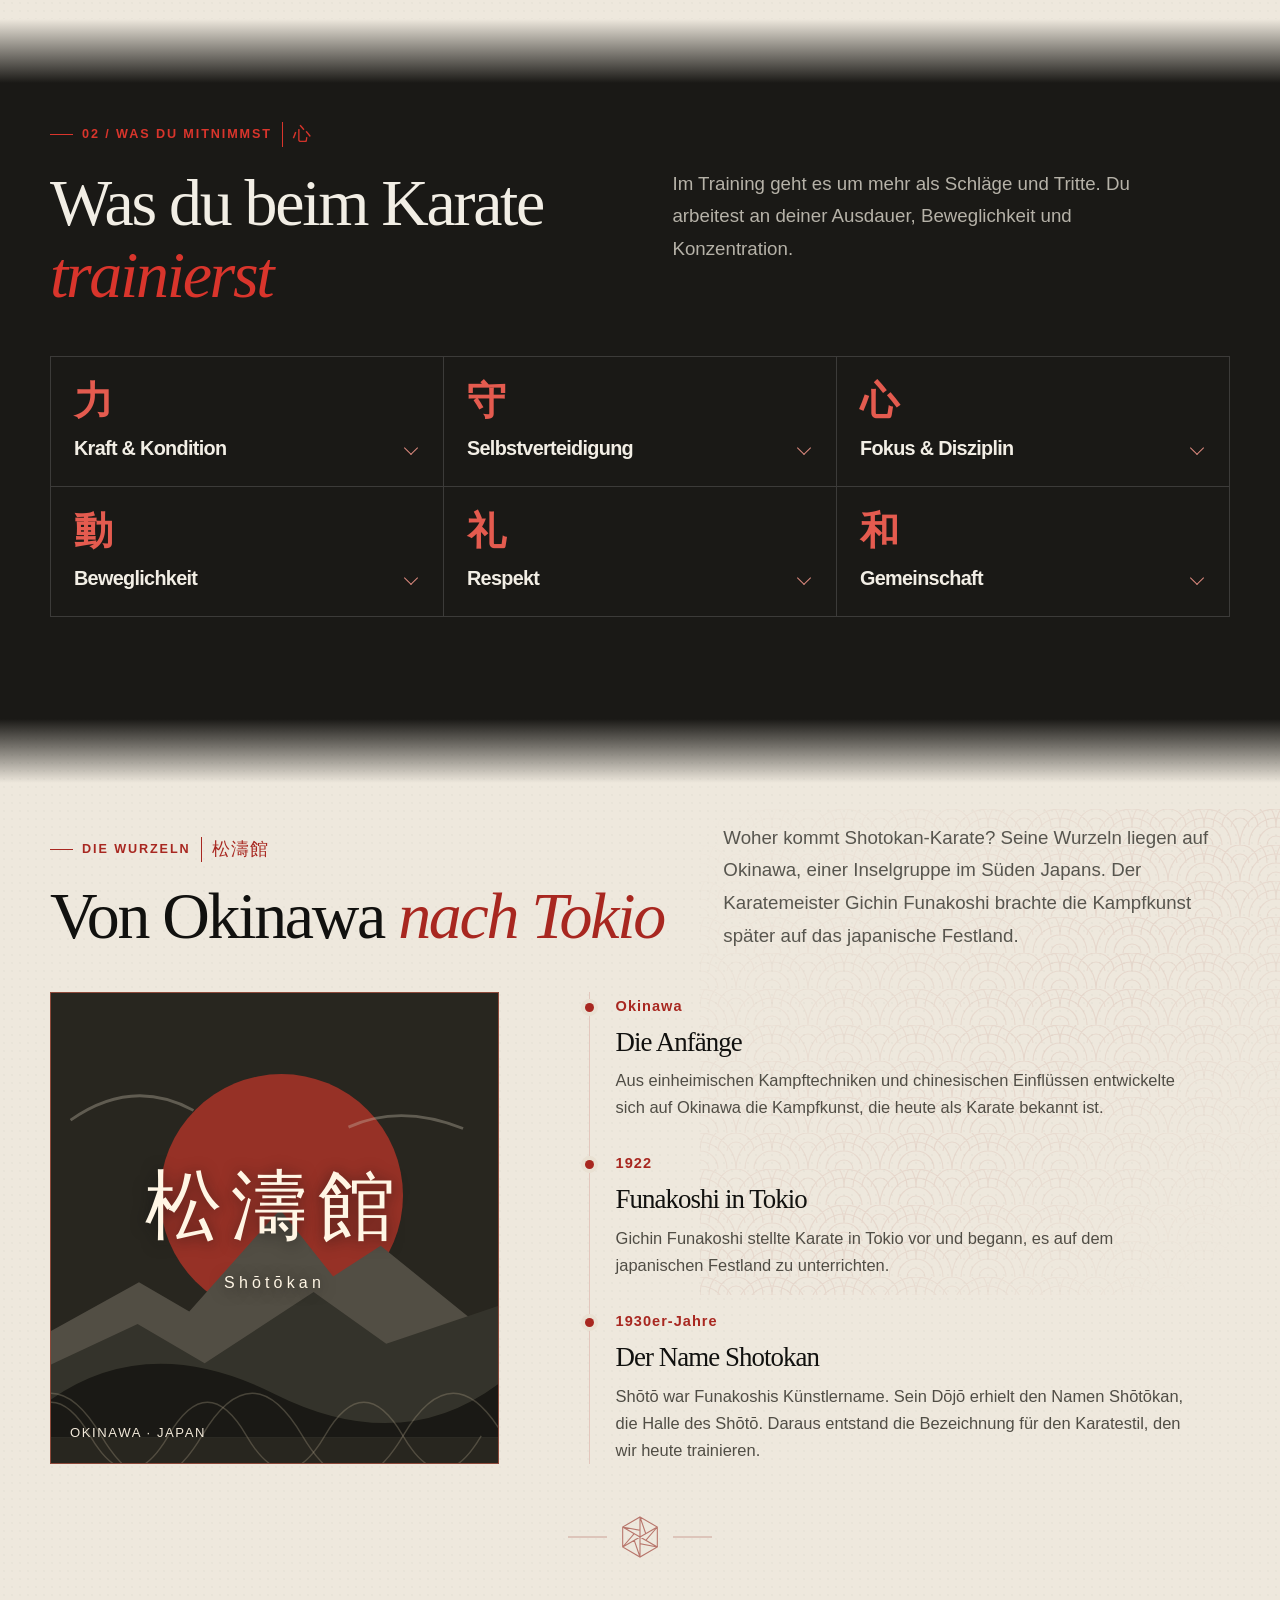
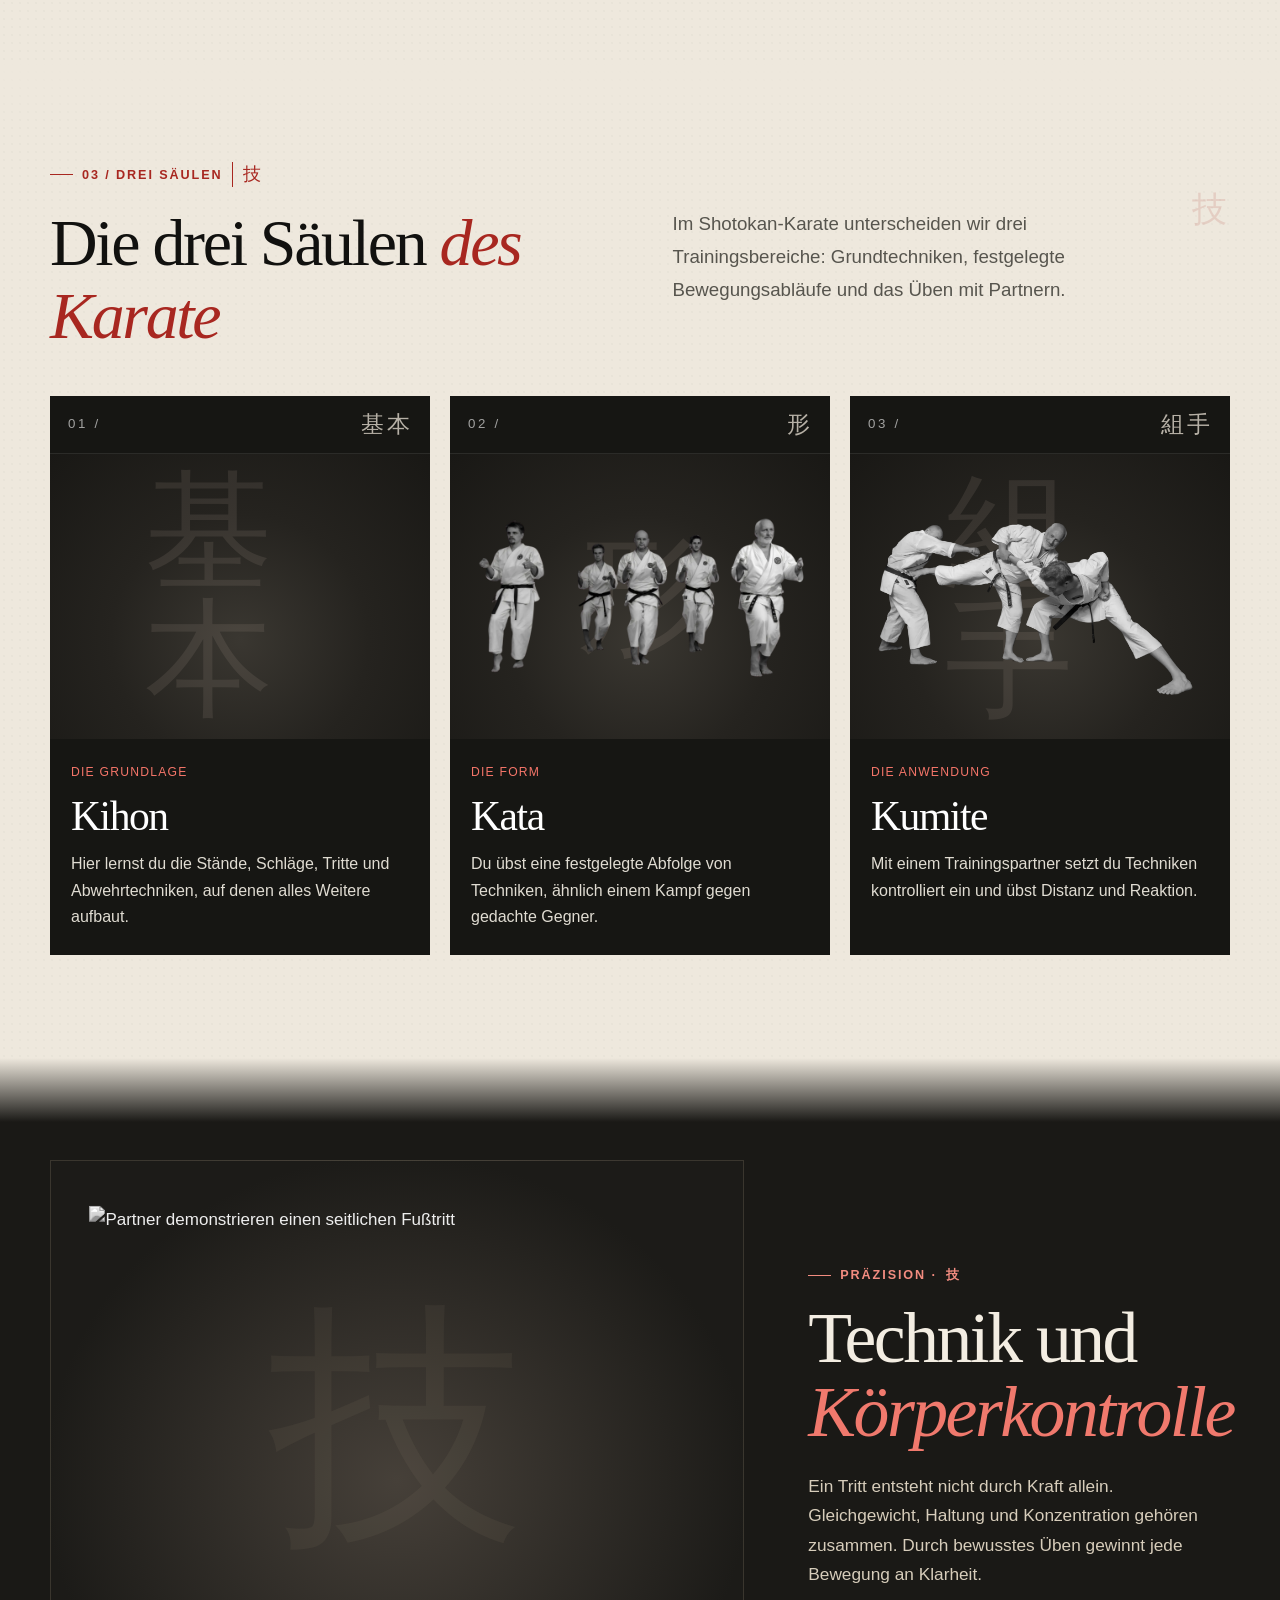
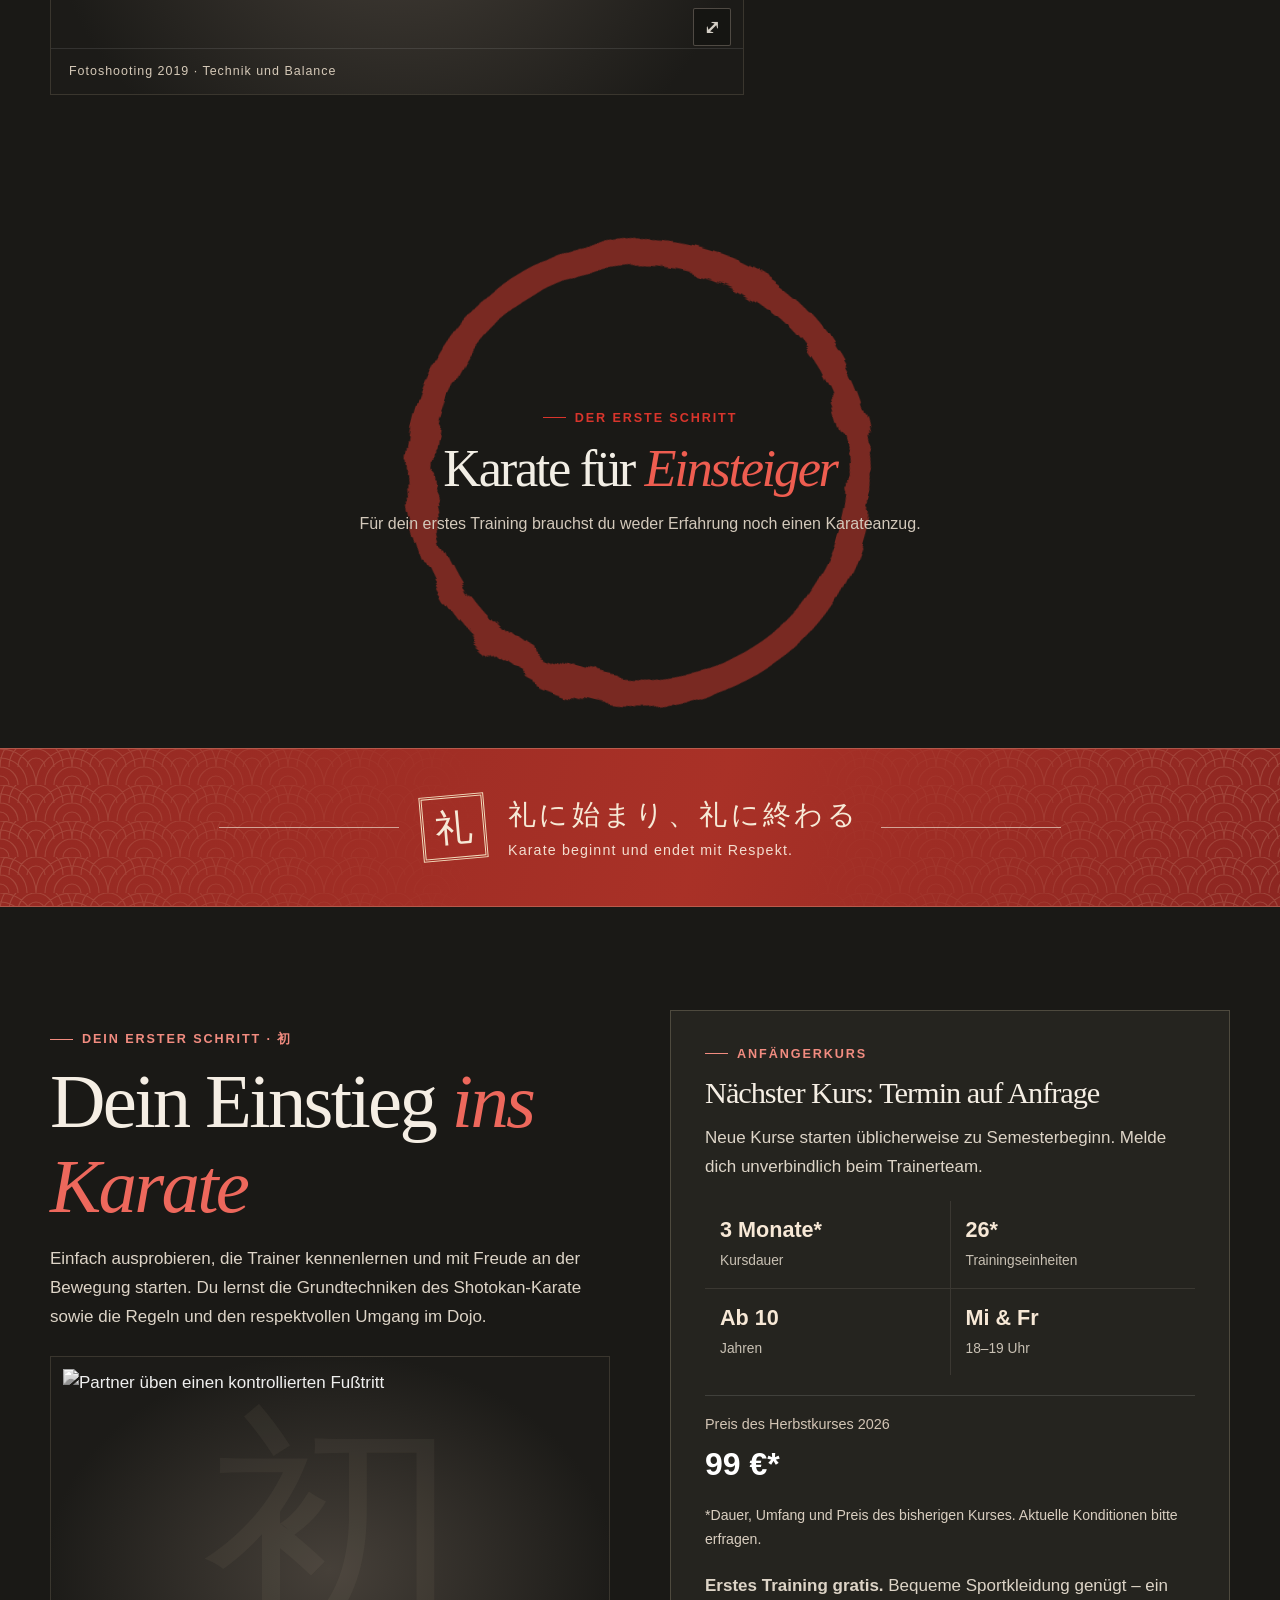
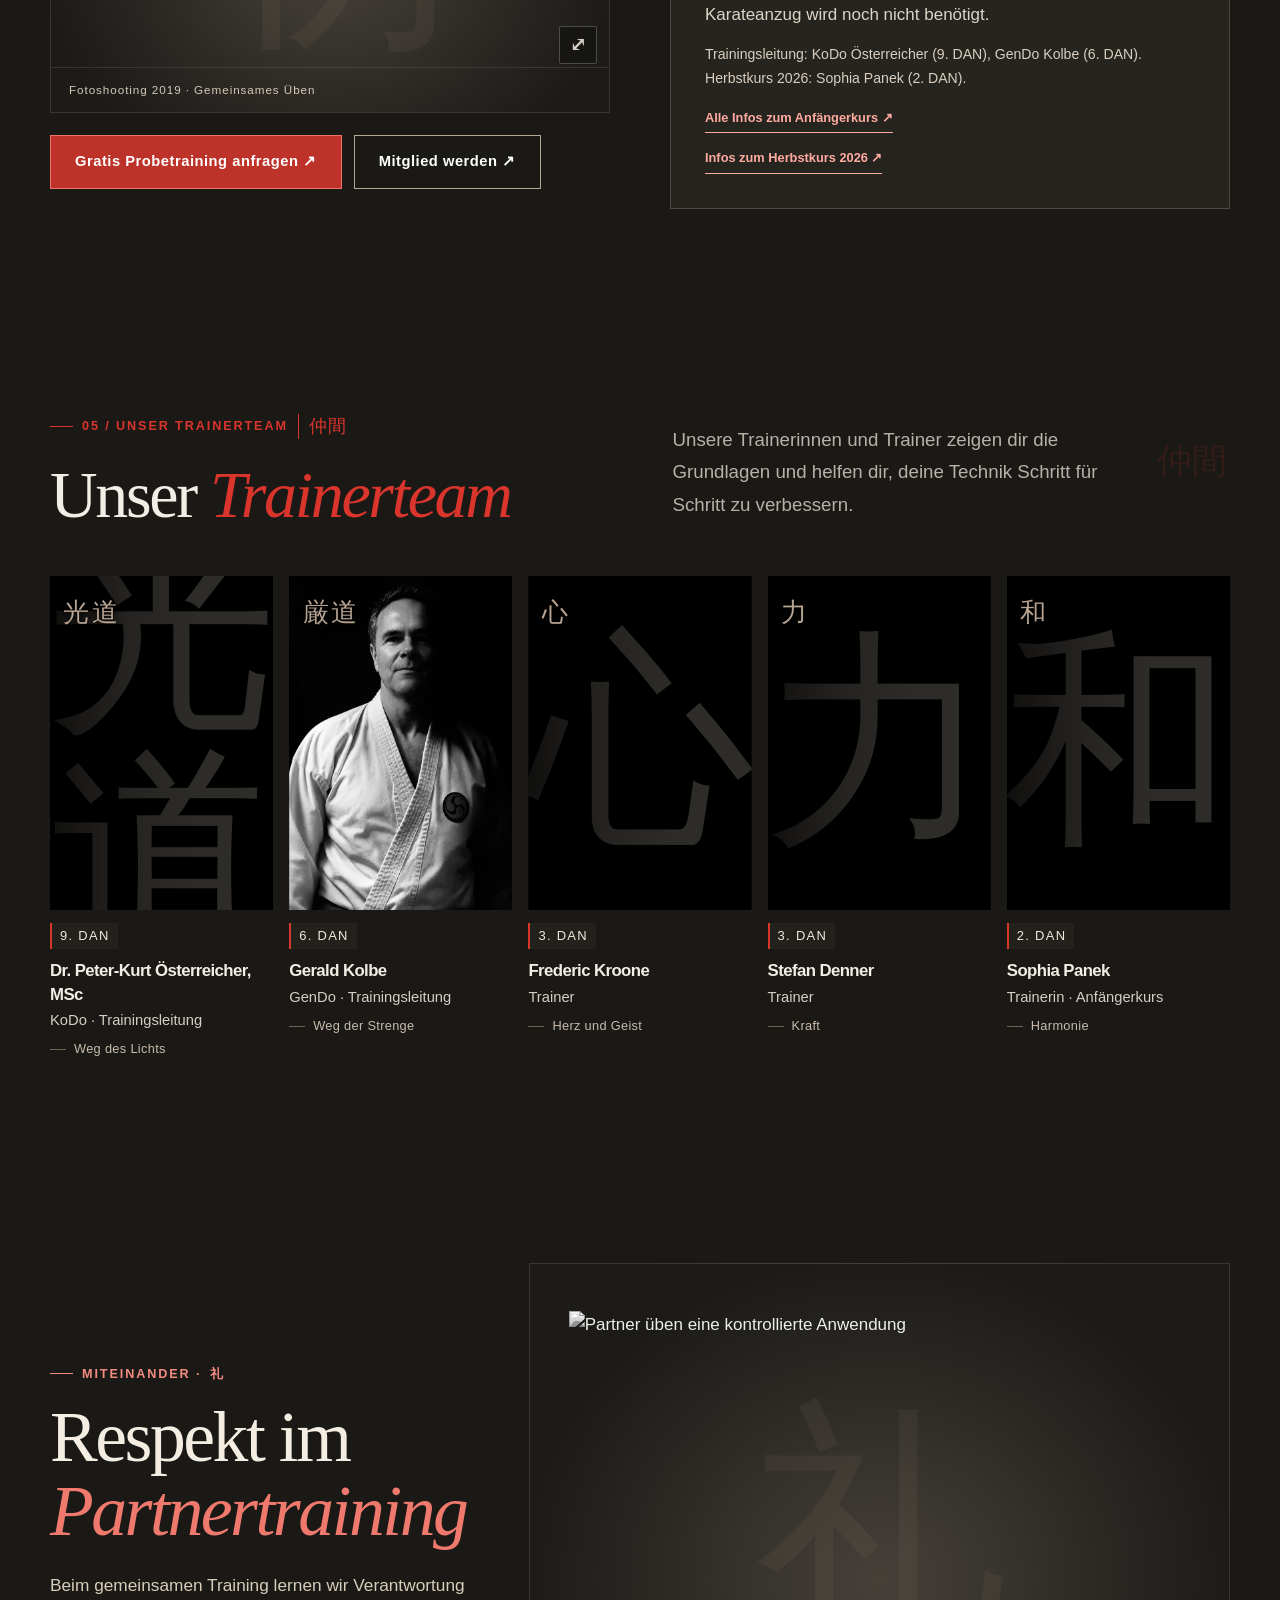
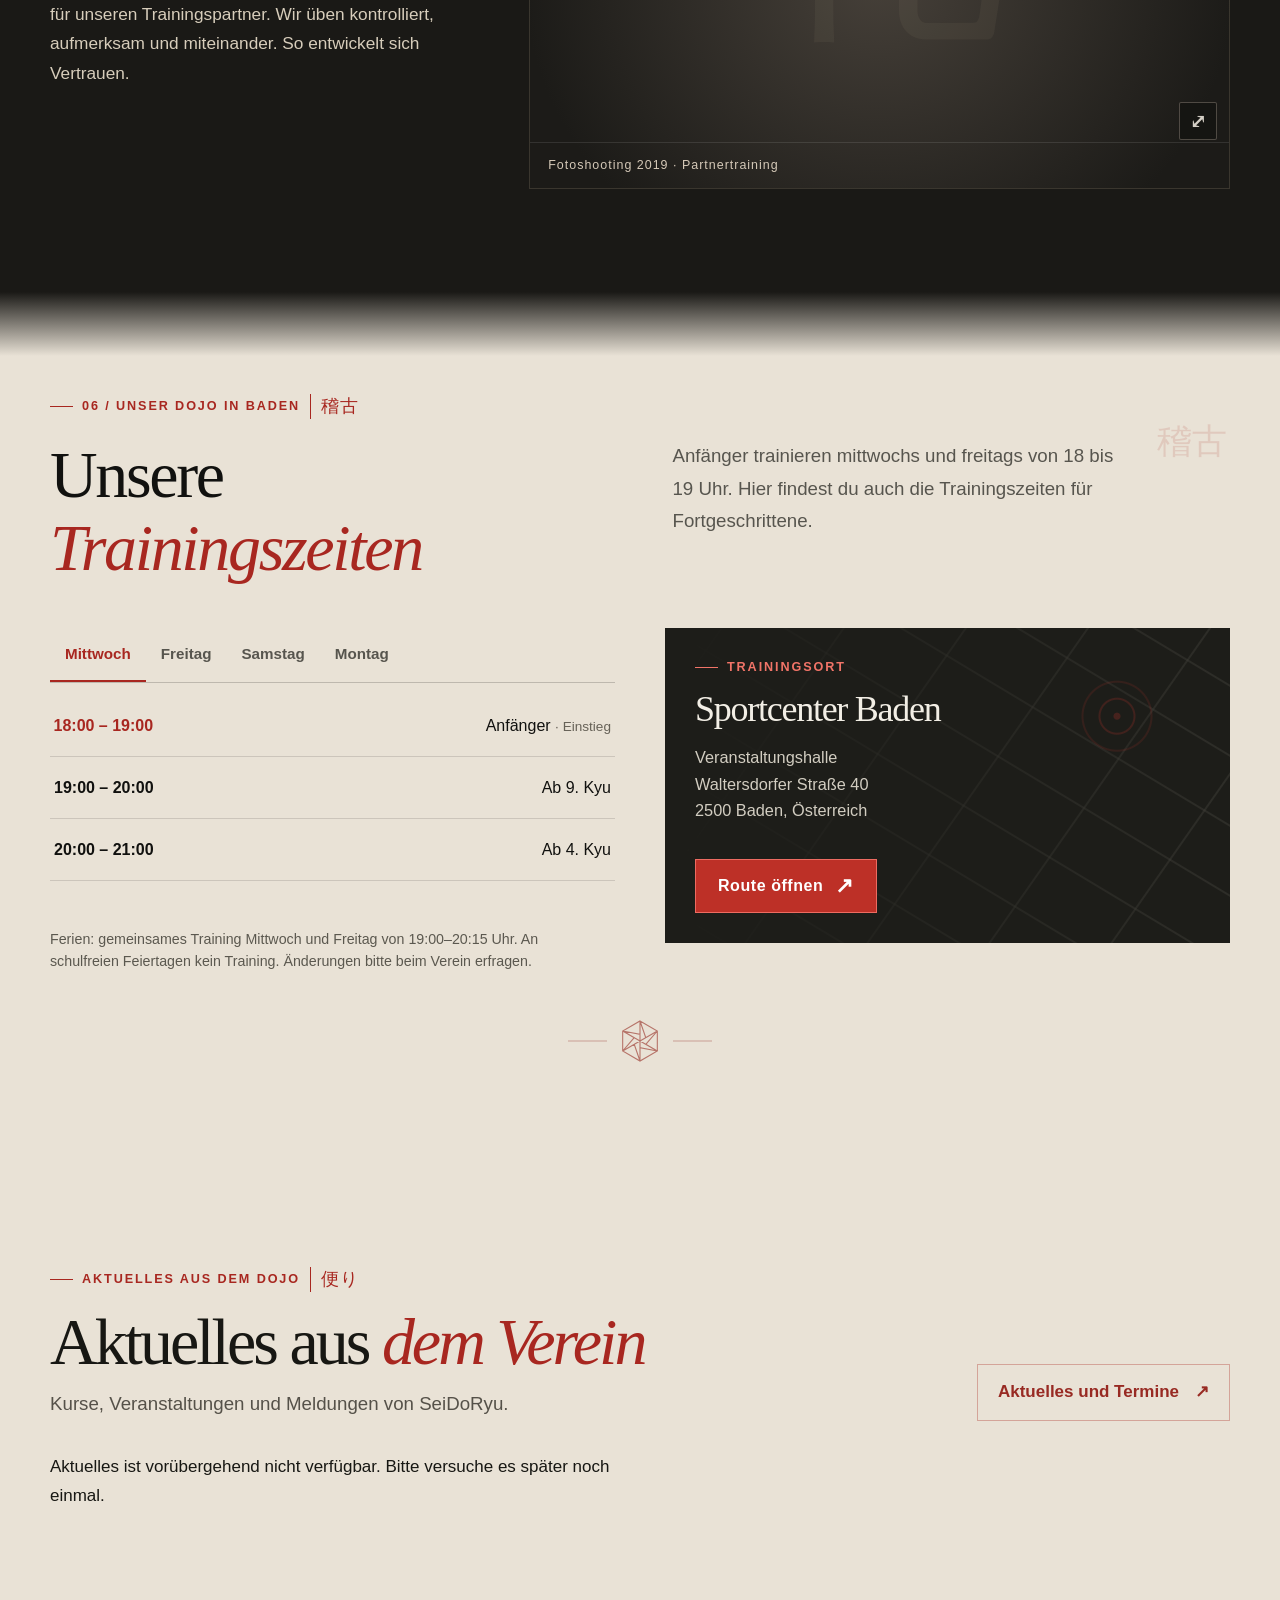
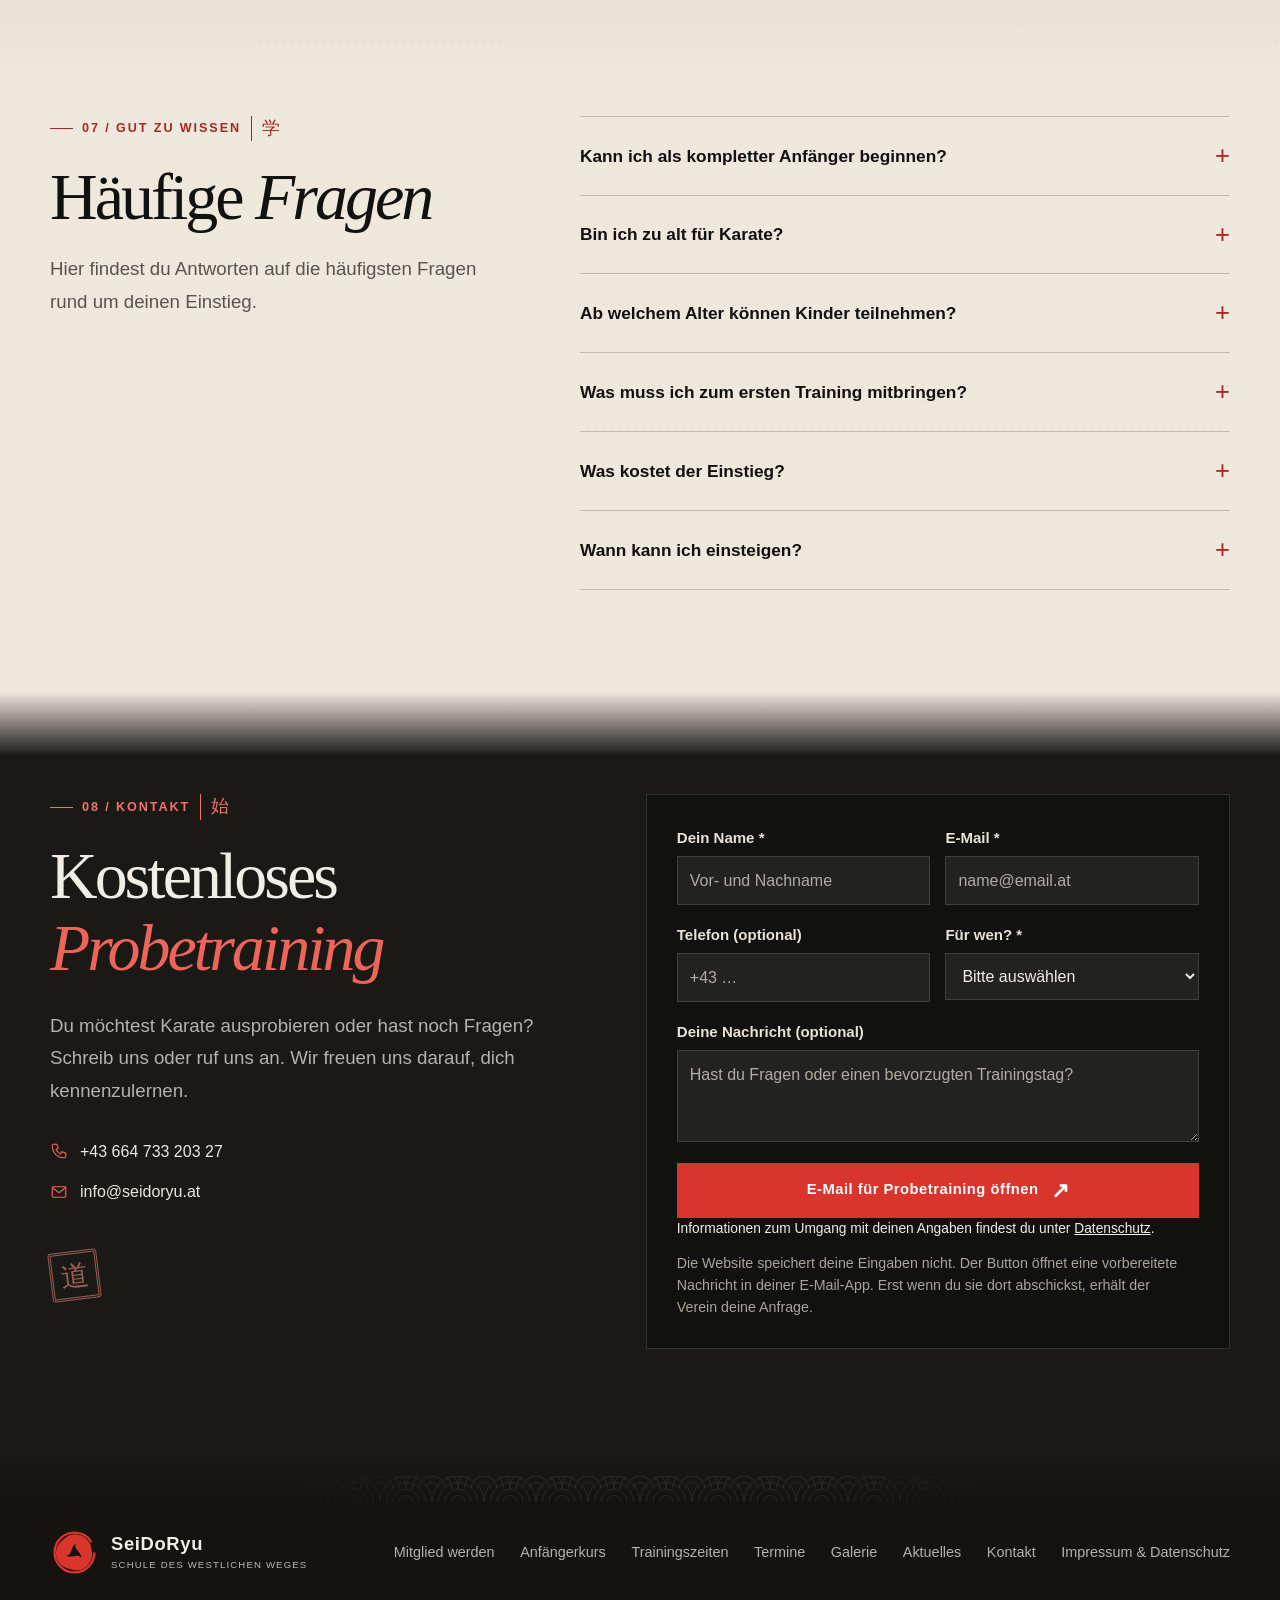
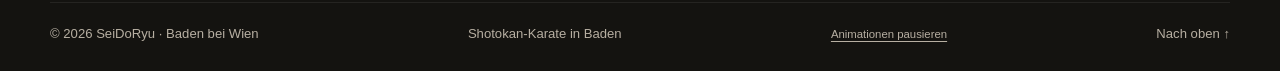
==== commit 4ea46692: "Trainer: kleine Kanji im Portraet, sanfte Einblendung, deutsche Bedeutung" ====
--- a/seidoryu/index.html
+++ b/seidoryu/index.html
@@ -552,21 +552,6 @@
  main>section.manifesto p{max-width:27ch;margin:15px auto 0;line-height:1.6}
 }
 @media(prefers-reduced-motion:reduce){.manifesto .enso circle{stroke-dashoffset:65!important;transition:none!important}}
-</style><style id="trainer-kanji-v28">
-/* Let each Japanese character have a calm moment before its portrait appears. */
-html body #team .trainer .trainer-photo{clip-path:none!important;overflow:hidden;isolation:isolate}
-html body #team .trainer .trainer-photo.kanji-preview{background:#171715}
-html body #team .trainer .trainer-photo.kanji-preview::before{content:attr(data-kanji);position:absolute;inset:0;display:grid;place-items:center;transform:none;color:#d5beaa;font-family:var(--jp,serif);font-size:clamp(3.8rem,10vw,8.5rem);line-height:1;opacity:.72;z-index:2;pointer-events:none;transition:opacity 1.2s ease,transform 1.6s ease}
-html body #team .trainer .trainer-photo.kanji-preview>img{opacity:0!important;transform:none!important;transition:opacity 1.6s cubic-bezier(.22,.65,.24,1)!important}
-html body #team .trainer .trainer-photo.kanji-preview>.portrait-shadow{opacity:0;transition:opacity 1.6s ease}
-html body #team .trainer .trainer-photo.kanji-preview.kanji-revealed::before{opacity:0;transform:scale(1.035)}
-html body #team .trainer .trainer-photo.kanji-preview.kanji-revealed>img{opacity:1!important}
-html body #team .trainer .trainer-photo.kanji-preview.kanji-revealed>.portrait-shadow{opacity:1}
-@media(max-width:650px){html body #team .trainer .trainer-photo.kanji-preview::before{font-size:clamp(4.5rem,21vw,8rem)}.trainer-directory .trainer-photo.kanji-preview::before{font-size:clamp(3rem,13vw,6rem)!important}}
-@media(prefers-reduced-motion:reduce){html body #team .trainer .trainer-photo.kanji-preview>img{opacity:1!important;transition:none!important}html body #team .trainer .trainer-photo.kanji-preview::before{opacity:0;transition:none!important}html body #team .trainer .trainer-photo.kanji-preview>.portrait-shadow{opacity:1;transition:none}}
-html.motion-off body #team .trainer .trainer-photo.kanji-preview>img{opacity:1!important;transition:none!important}
-html.motion-off body #team .trainer .trainer-photo.kanji-preview::before{opacity:0;transition:none!important}
-html.motion-off body #team .trainer .trainer-photo.kanji-preview>.portrait-shadow{opacity:1;transition:none}
 </style><style id="hero-depth-v29">
 /* Preserve the complete original grayscale photographs. Never key out dark skin,
    fabric or shadows. The smaller, offset sun reduces color overlap naturally. */
@@ -574,13 +559,16 @@
 html body .hero-restored .hero-motion-sequence .hero-action-frame>img{filter:grayscale(1) contrast(1.04) brightness(1.08)!important}
 .hero-restored .hero-sun{transform-origin:770px 220px}
 @media(max-width:650px){html body .hero-restored .hero-motion-sequence .hero-action-frame>img{padding:10px 9% 20px 12px}}
-</style><style id="trainer-meaning-v30">
-#team .trainer .trainer-meaning{display:flex;align-items:center;gap:10px;margin-top:12px;padding-top:10px;border-top:1px solid rgba(213,190,170,.19);color:#c8bbad;min-width:0;line-height:1.45}
-#team .trainer .trainer-meaning .meaning-kanji{font-family:var(--jp,serif);font-weight:500;letter-spacing:.04em;font-size:1.5rem;line-height:1.2;color:#d5beaa;white-space:nowrap;flex-shrink:0}
-#team .trainer .trainer-meaning .meaning-text{padding-left:10px;border-left:1px solid rgba(213,190,170,.25);font-size:.78rem;letter-spacing:.015em;overflow-wrap:normal}
-html body #team .trainer .trainer-photo.kanji-pair{container-type:inline-size}
-html body #team .trainer .trainer-photo.kanji-pair.kanji-preview::before{font-size:clamp(2.3rem,4.5vw,5.6rem)!important;font-size:clamp(2.3rem,29cqw,6.4rem)!important;white-space:nowrap;letter-spacing:.035em}
-@media(max-width:650px){#team .trainer .trainer-meaning{gap:15px;margin-top:15px;padding-top:12px}#team .trainer .trainer-meaning .meaning-kanji{font-size:1.85rem}#team .trainer .trainer-meaning .meaning-text{font-size:.9rem;padding-left:15px}}
+</style><style id="trainer-kanji-v31">
+html body #team .trainer .trainer-photo{position:relative;clip-path:none!important;overflow:hidden;isolation:isolate}
+#team .trainer .trainer-photo .portrait-kanji{position:absolute;top:clamp(13px,6%,23px);left:clamp(12px,6%,23px);z-index:5;color:#d5beaa;font:500 clamp(1.2rem,2.15vw,1.65rem)/1.25 var(--jp,serif);letter-spacing:.09em;white-space:nowrap;pointer-events:none;text-shadow:0 1px 5px #000,0 0 13px #000;opacity:.86;transform:none}
+#team .trainer .trainer-photo.kanji-pending .portrait-kanji{opacity:0;transform:translateY(-5px)}
+#team .trainer .trainer-photo.kanji-pending.kanji-in .portrait-kanji{opacity:.86;transform:translateY(0);transition:opacity 1.65s ease .35s,transform 1.65s ease .35s}
+#team .trainer .trainer-meaning{margin-top:8px;display:block;color:#c8bbad;font-size:.8rem;line-height:1.45;letter-spacing:.025em}
+#team .trainer .trainer-meaning::before{content:"";display:inline-block;vertical-align:middle;width:16px;height:1px;background:#b5a08b;opacity:.55;margin-right:8px}
+@media(max-width:650px){#team .trainer .trainer-photo .portrait-kanji{font-size:1.75rem;top:20px;left:21px}#team .trainer .trainer-meaning{font-size:.91rem;margin-top:9px}}
+@media(prefers-reduced-motion:reduce){#team .trainer .trainer-photo.kanji-pending .portrait-kanji{opacity:.86!important;transform:none!important;transition:none!important}}
+html.motion-off #team .trainer .trainer-photo.kanji-pending .portrait-kanji{opacity:.86!important;transform:none!important;transition:none!important}
 </style></head>
 <body><svg width="0" height="0" aria-hidden="true" focusable="false" style="position:absolute;pointer-events:none"><defs><filter id="kihon-shadow-lift" color-interpolation-filters="sRGB"><feColorMatrix type="saturate" values="0"/><feComponentTransfer><feFuncR type="gamma" amplitude="1" exponent=".62" offset="0"/><feFuncG type="gamma" amplitude="1" exponent=".62" offset="0"/><feFuncB type="gamma" amplitude="1" exponent=".62" offset="0"/></feComponentTransfer></filter></defs></svg>
 <a class="skip" href="#main">Zum Inhalt</a><div class="progress" aria-hidden="true"></div>
@@ -602,7 +590,7 @@
 <section id="story-praezision" class="story-scene calm-surface" style="--calm-bg:#1a1916;--calm-prev:#eee8dd"><div class="wrap scene-layout"><figure class="scene-image" data-kanji="技"><img src="/seidoryu/media.php?f=michael-benni-kumite-5.jpg" alt="Partner demonstrieren einen seitlichen Fußtritt" width="1280" height="853" decoding="async" loading="lazy"><figcaption>Fotoshooting 2019 · Technik und Balance</figcaption></figure><div class="scene-copy"><div class="eyebrow">Präzision · <span lang="ja">技</span></div><h2>Technik und <em>Körperkontrolle</em></h2><p>Ein Tritt entsteht nicht durch Kraft allein. Gleichgewicht, Haltung und Konzentration gehören zusammen. Durch bewusstes Üben gewinnt jede Bewegung an Klarheit.</p></div></div></section><section class="manifesto reveal calm-surface" aria-label="Unser Leitgedanke" style="--calm-bg:#1a1916;--calm-prev:#1a1916"><svg class="enso" viewBox="0 0 500 500" aria-hidden="true"><defs><filter id="brush"><feTurbulence type="fractalNoise" baseFrequency=".025" numOctaves="3" result="n"/><feDisplacementMap in="SourceGraphic" in2="n" scale="18"/></filter></defs><circle cx="250" cy="250" r="204" fill="none" stroke="#b9342b" stroke-width="24" stroke-linecap="round" transform="rotate(-59 250 250)" filter="url(#brush)"/></svg><div class="wrap"><div class="eyebrow">Der erste Schritt</div><h2>Karate für <em>Einsteiger</em></h2><p>Für dein erstes Training brauchst du weder Erfahrung noch einen Karateanzug.</p></div></section>
 <div class="japan-interlude"><div class="japan-pattern" aria-hidden="true"></div><div class="japan-interlude-inner"><span class="interlude-line" aria-hidden="true"></span><span class="interlude-seal" lang="ja" aria-hidden="true">礼</span><div class="interlude-word"><span lang="ja">礼に始まり、礼に終わる</span><small>Karate beginnt und endet mit Respekt.</small></div><span class="interlude-line" aria-hidden="true"></span></div></div>
 <section class="join-section calm-surface" id="einsteigen" style="--calm-bg:#1a1916;--calm-prev:#1a1916"><span id="kurs" aria-hidden="true"></span><div class="wrap join-grid"><div><div class="eyebrow">Dein erster Schritt · 初</div><h2>Dein Einstieg <em>ins Karate</em></h2><p>Einfach ausprobieren, die Trainer kennenlernen und mit Freude an der Bewegung starten. Du lernst die Grundtechniken des Shotokan-Karate sowie die Regeln und den respektvollen Umgang im Dojo.</p><figure class="scene-image join-shooting" data-kanji="初"><img src="/seidoryu/media.php?f=frederic-nicki-kumite-4.jpg" alt="Partner üben einen kontrollierten Fußtritt" width="1280" height="853" decoding="async" loading="lazy"><figcaption>Fotoshooting 2019 · Gemeinsames Üben</figcaption></figure><div class="join-actions"><a class="btn" href="/seidoryu/kontakt/?anliegen=probetraining">Gratis Probetraining anfragen ↗</a><a class="btn outline" href="/seidoryu/mitgliedschaft/">Mitglied werden ↗</a></div></div><div class="join-course"><div class="eyebrow">Anfängerkurs</div><h3 data-course="title">Nächster Kurs: Termin auf Anfrage</h3><p data-course="intro">Neue Kurse starten üblicherweise zu Semesterbeginn. Melde dich unverbindlich beim Trainerteam.</p><div class="course-facts"><div><strong data-course="duration">3 Monate*</strong><span>Kursdauer</span></div><div><strong data-course="units">26*</strong><span>Trainingseinheiten</span></div><div><strong>Ab 10</strong><span>Jahren</span></div><div><strong data-course="times">Mi &amp; Fr</strong><span data-course="hours">18–19 Uhr</span></div></div><div class="join-price"><small data-course="priceLabel">Preis des Herbstkurses 2026</small><strong data-course="price">99 €*</strong><p class="join-note" data-course="priceNote">*Dauer, Umfang und Preis des bisherigen Kurses. Aktuelle Konditionen bitte erfragen.</p></div><p><strong>Erstes Training gratis.</strong> Bequeme Sportkleidung genügt – ein Karateanzug wird noch nicht benötigt.</p><p class="join-note">Trainingsleitung: KoDo Österreicher (9. DAN), GenDo Kolbe (6. DAN). Herbstkurs 2026: Sophia Panek (2. DAN).</p><a class="text-link course-details-link" href="/seidoryu/karate-anfaengerkurs/">Alle Infos zum Anfängerkurs ↗</a><a class="text-link" data-course-flyer href="/seidoryu/blog/artikel.html?beitrag=anfaengerkurs-herbst-2026">Infos zum Herbstkurs 2026 ↗</a></div></div></section>
-<section id="team" class="team section-pad calm-surface" data-japan-scene="仲間" style="--calm-bg:#1a1916;--calm-prev:#1a1916"><div class="japan-watermark" lang="ja" aria-hidden="true">仲間</div><div class="japan-side" aria-hidden="true"><span lang="ja">仲間</span><span>Nakama · Gemeinschaft</span></div><div class="wrap"><div class="section-head reveal"><div><div class="eyebrow">05 / Unser Trainerteam <span class="chapter-kanji" lang="ja" aria-hidden="true">仲間</span></div><h2>Unser <em>Trainerteam</em></h2></div><p class="lead">Unsere Trainerinnen und Trainer zeigen dir die Grundlagen und helfen dir, deine Technik Schritt für Schritt zu verbessern.</p></div><div class="team-grid"><article class="trainer reveal"><div class="trainer-photo image-bg kanji-pair" data-kanji="光道"><img src="/seidoryu/media.php?f=Kodo.jpg" alt="Trainerporträt" width="667" height="1000" decoding="async" loading="lazy" onerror="this.hidden=true"><span class="portrait-shadow" aria-hidden="true"></span></div><span class="dan">9. DAN</span><h3>Dr. Peter-Kurt Österreicher, MSc</h3><p>KoDo · Trainingsleitung</p><div class="trainer-meaning"><span class="meaning-kanji" lang="ja" aria-hidden="true">光道</span><span class="meaning-text">Weg des Lichts</span></div></article><article class="trainer reveal" style="--delay:65ms"><div class="trainer-photo image-bg kanji-pair" data-kanji="厳道"><img src="gerald-kolbe(1).webp" alt="Gerald Kolbe – Trainerporträt" width="667" height="1000" decoding="async" loading="lazy" onerror="if(!this.dataset.fallback){this.dataset.fallback=1;this.src='/seidoryu/media.php?f=Gendo-1.jpg';this.closest('.trainer-photo').classList.add('portrait-fallback')}else{this.hidden=true}"><span class="portrait-shadow" aria-hidden="true"></span></div><span class="dan">6. DAN</span><h3>Gerald Kolbe</h3><p>GenDo · Trainingsleitung</p><div class="trainer-meaning"><span class="meaning-kanji" lang="ja" aria-hidden="true">厳道</span><span class="meaning-text">Weg der Strenge</span></div></article><article class="trainer reveal" style="--delay:130ms"><div class="trainer-photo image-bg" data-kanji="心"><img src="/seidoryu/media.php?f=Frederic.jpg" alt="Trainerporträt" width="667" height="1000" decoding="async" loading="lazy" onerror="this.hidden=true"><span class="portrait-shadow" aria-hidden="true"></span></div><span class="dan">3. DAN</span><h3>Frederic Kroone</h3><p>Trainer</p><div class="trainer-meaning"><span class="meaning-kanji" lang="ja" aria-hidden="true">心</span><span class="meaning-text">Herz und Geist</span></div></article><article class="trainer reveal" style="--delay:195ms"><div class="trainer-photo image-bg" data-kanji="力"><img src="/seidoryu/media.php?f=Stefan-4.jpg" alt="Trainerporträt" width="667" height="1000" decoding="async" loading="lazy" onerror="this.hidden=true"><span class="portrait-shadow" aria-hidden="true"></span></div><span class="dan">3. DAN</span><h3>Stefan Denner</h3><p>Trainer</p><div class="trainer-meaning"><span class="meaning-kanji" lang="ja" aria-hidden="true">力</span><span class="meaning-text">Kraft</span></div></article><article class="trainer reveal" style="--delay:260ms"><div class="trainer-photo image-bg" data-kanji="和"><img src="/seidoryu/media.php?f=Sophia.jpg" alt="Trainerinnenporträt" width="667" height="1000" decoding="async" loading="lazy" onerror="this.hidden=true"><span class="portrait-shadow" aria-hidden="true"></span></div><span class="dan">2. DAN</span><h3>Sophia Panek</h3><p>Trainerin · Anfängerkurs</p><div class="trainer-meaning"><span class="meaning-kanji" lang="ja" aria-hidden="true">和</span><span class="meaning-text">Harmonie</span></div></article></div></div></section>
+<section id="team" class="team section-pad calm-surface" data-japan-scene="仲間" style="--calm-bg:#1a1916;--calm-prev:#1a1916"><div class="japan-watermark" lang="ja" aria-hidden="true">仲間</div><div class="japan-side" aria-hidden="true"><span lang="ja">仲間</span><span>Nakama · Gemeinschaft</span></div><div class="wrap"><div class="section-head reveal"><div><div class="eyebrow">05 / Unser Trainerteam <span class="chapter-kanji" lang="ja" aria-hidden="true">仲間</span></div><h2>Unser <em>Trainerteam</em></h2></div><p class="lead">Unsere Trainerinnen und Trainer zeigen dir die Grundlagen und helfen dir, deine Technik Schritt für Schritt zu verbessern.</p></div><div class="team-grid"><article class="trainer reveal"><div class="trainer-photo image-bg" data-kanji="光道"><img src="/seidoryu/media.php?f=Kodo.jpg" alt="Trainerporträt" width="667" height="1000" decoding="async" loading="lazy" onerror="this.hidden=true"><span class="portrait-shadow" aria-hidden="true"></span><span class="portrait-kanji" lang="ja" aria-hidden="true">光道</span></div><span class="dan">9. DAN</span><h3>Dr. Peter-Kurt Österreicher, MSc</h3><p>KoDo · Trainingsleitung</p><div class="trainer-meaning"><span class="meaning-text">Weg des Lichts</span></div></article><article class="trainer reveal" style="--delay:65ms"><div class="trainer-photo image-bg" data-kanji="厳道"><img src="gerald-kolbe(1).webp" alt="Gerald Kolbe – Trainerporträt" width="667" height="1000" decoding="async" loading="lazy" onerror="if(!this.dataset.fallback){this.dataset.fallback=1;this.src='/seidoryu/media.php?f=Gendo-1.jpg';this.closest('.trainer-photo').classList.add('portrait-fallback')}else{this.hidden=true}"><span class="portrait-shadow" aria-hidden="true"></span><span class="portrait-kanji" lang="ja" aria-hidden="true">厳道</span></div><span class="dan">6. DAN</span><h3>Gerald Kolbe</h3><p>GenDo · Trainingsleitung</p><div class="trainer-meaning"><span class="meaning-text">Weg der Strenge</span></div></article><article class="trainer reveal" style="--delay:130ms"><div class="trainer-photo image-bg" data-kanji="心"><img src="/seidoryu/media.php?f=Frederic.jpg" alt="Trainerporträt" width="667" height="1000" decoding="async" loading="lazy" onerror="this.hidden=true"><span class="portrait-shadow" aria-hidden="true"></span><span class="portrait-kanji" lang="ja" aria-hidden="true">心</span></div><span class="dan">3. DAN</span><h3>Frederic Kroone</h3><p>Trainer</p><div class="trainer-meaning"><span class="meaning-text">Herz und Geist</span></div></article><article class="trainer reveal" style="--delay:195ms"><div class="trainer-photo image-bg" data-kanji="力"><img src="/seidoryu/media.php?f=Stefan-4.jpg" alt="Trainerporträt" width="667" height="1000" decoding="async" loading="lazy" onerror="this.hidden=true"><span class="portrait-shadow" aria-hidden="true"></span><span class="portrait-kanji" lang="ja" aria-hidden="true">力</span></div><span class="dan">3. DAN</span><h3>Stefan Denner</h3><p>Trainer</p><div class="trainer-meaning"><span class="meaning-text">Kraft</span></div></article><article class="trainer reveal" style="--delay:260ms"><div class="trainer-photo image-bg" data-kanji="和"><img src="/seidoryu/media.php?f=Sophia.jpg" alt="Trainerinnenporträt" width="667" height="1000" decoding="async" loading="lazy" onerror="this.hidden=true"><span class="portrait-shadow" aria-hidden="true"></span><span class="portrait-kanji" lang="ja" aria-hidden="true">和</span></div><span class="dan">2. DAN</span><h3>Sophia Panek</h3><p>Trainerin · Anfängerkurs</p><div class="trainer-meaning"><span class="meaning-text">Harmonie</span></div></article></div></div></section>
 <section id="story-miteinander" class="story-scene scene-inverse calm-surface" style="--calm-bg:#1a1916;--calm-prev:#1a1916"><div class="wrap scene-layout"><figure class="scene-image" data-kanji="礼"><img src="/seidoryu/media.php?f=benni-michael-kumite-2.jpg" alt="Partner üben eine kontrollierte Anwendung" width="1280" height="825" decoding="async" loading="lazy"><figcaption>Fotoshooting 2019 · Partnertraining</figcaption></figure><div class="scene-copy"><div class="eyebrow">Miteinander · <span lang="ja">礼</span></div><h2>Respekt im <em>Partnertraining</em></h2><p>Beim gemeinsamen Training lernen wir Verantwortung für unseren Trainingspartner. Wir üben kontrolliert, aufmerksam und miteinander. So entwickelt sich Vertrauen.</p></div></div></section><section id="training" class="schedule light section-pad calm-surface" data-japan-scene="稽古" style="--calm-bg:#e9e2d6;--calm-prev:#1a1916"><div class="japan-watermark" lang="ja" aria-hidden="true">稽古</div><div class="japan-side" aria-hidden="true"><span lang="ja">稽古</span><span>Keiko · Übung</span></div><div class="wrap"><div class="section-head reveal"><div><div class="eyebrow">06 / Unser Dojo in Baden <span class="chapter-kanji" lang="ja" aria-hidden="true">稽古</span></div><h2>Unsere <em class="heading-word">Trainingszeiten</em></h2></div><p class="lead">Anfänger trainieren mittwochs und freitags von 18 bis 19 Uhr. Hier findest du auch die Trainingszeiten für Fortgeschrittene.</p></div><div class="schedule-grid"><div class="reveal"><div class="tabs" role="tablist" aria-label="Trainingstag"><button id="tab-mi" role="tab" aria-controls="panel-mi" aria-selected="true" tabindex="0" data-day="mi">Mittwoch</button><button id="tab-fr" role="tab" aria-controls="panel-fr" aria-selected="false" tabindex="-1" data-day="fr">Freitag</button><button id="tab-sa" role="tab" aria-controls="panel-sa" aria-selected="false" tabindex="-1" data-day="sa">Samstag</button><button id="tab-mo" role="tab" aria-controls="panel-mo" aria-selected="false" tabindex="-1" data-day="mo">Montag</button></div><div id="panel-mi" role="tabpanel" aria-labelledby="tab-mi" class="time-panel"><div class="time-row highlight"><strong>18:00 – 19:00</strong><div>Anfänger <span class="small">· Einstieg</span></div></div><div class="time-row"><strong>19:00 – 20:00</strong><div>Ab 9. Kyu</div></div><div class="time-row"><strong>20:00 – 21:00</strong><div>Ab 4. Kyu</div></div></div><div id="panel-fr" role="tabpanel" aria-labelledby="tab-fr" class="time-panel" hidden><div class="time-row highlight"><strong>18:00 – 19:00</strong><div>Anfänger <span class="small">· Einstieg</span></div></div><div class="time-row"><strong>19:00 – 20:00</strong><div>Ab 9. Kyu</div></div><div class="time-row"><strong>20:00 – 21:00</strong><div>Ab 4. Kyu</div></div></div><div id="panel-sa" role="tabpanel" aria-labelledby="tab-sa" class="time-panel" hidden><div class="time-row"><strong>16:00 – 18:00</strong><div>Freies Training</div></div></div><div id="panel-mo" role="tabpanel" aria-labelledby="tab-mo" class="time-panel" hidden><div class="time-row"><strong>19:30 – 21:00</strong><div>Kampftraining</div></div><p class="schedule-note">Nur nach Einladung der Trainer. Ort: BG Biondekgasse, kleiner Turnsaal, Biondekgasse 6, Baden.</p></div><p class="schedule-note">Ferien: gemeinsames Training Mittwoch und Freitag von 19:00–20:15 Uhr. An schulfreien Feiertagen kein Training. Änderungen bitte beim Verein erfragen.</p></div><div class="address-card reveal" style="--delay:130ms"><div><div class="eyebrow">Trainingsort</div><h3>Sportcenter Baden</h3><p>Veranstaltungshalle<br>Waltersdorfer Straße 40<br>2500 Baden, Österreich</p></div><a class="btn outline route-btn" href="https://www.google.com/maps/search/?api=1&query=Sportcenter+Baden+Waltersdorfer+Stra%C3%9Fe+40+2500+Baden" target="_blank" rel="noopener">Route öffnen <span class="arrow">↗</span></a></div></div></div></section>
 <section class="news-section calm-surface" id="aktuelles" style="--calm-bg:#e9e2d6;--calm-prev:#e9e2d6"><div class="wrap"><div class="news-intro"><div><div class="eyebrow">Aktuelles aus dem Dojo <span class="chapter-kanji" lang="ja" aria-hidden="true">便り</span></div><h2>Aktuelles aus <em>dem Verein</em></h2><p class="lead">Kurse, Veranstaltungen und Meldungen von SeiDoRyu.</p></div><a class="news-all" href="/seidoryu/blog/">Aktuelles und Termine <span aria-hidden="true">↗</span></a></div><div class="news-grid" id="news-preview-list"></div></div></section>
 <section class="light paper-texture section-pad calm-surface" id="fragen" data-japan-scene="学" style="--calm-bg:#eee8dd;--calm-prev:#e9e2d6"><div class="japan-watermark" lang="ja" aria-hidden="true">学</div><div class="japan-side" aria-hidden="true"><span lang="ja">学</span><span>Lernen</span></div><div class="wrap faq-grid"><div class="reveal"><div class="eyebrow">07 / Gut zu wissen <span class="chapter-kanji" lang="ja" aria-hidden="true">学</span></div><h2>Häufige <em>Fragen</em></h2><p class="lead">Hier findest du Antworten auf die häufigsten Fragen rund um deinen Einstieg.</p></div><div class="faq-list reveal" style="--delay:100ms"><details><summary>Kann ich als kompletter Anfänger beginnen?</summary><p>Ja. Die Anfängerkurse sind für Menschen ohne Karate-Erfahrung gedacht. Du lernst die Grundtechniken von Anfang an.</p></details><details><summary>Bin ich zu alt für Karate?</summary><p>Auch als Erwachsener kannst du jederzeit anfangen, sobald ein Einstieg in den Anfängerkurs möglich ist. Bei individuellen gesundheitlichen Einschränkungen sprich bitte vor dem Training mit dem Trainerteam und kläre bei Bedarf ärztlich ab, was für dich geeignet ist.</p></details><details><summary>Ab welchem Alter können Kinder teilnehmen?</summary><p>Der Anfängerkurs ist ab dem vollendeten 10. Lebensjahr möglich.</p></details><details><summary>Was muss ich zum ersten Training mitbringen?</summary><p>Leichte, bequeme Sportbekleidung reicht für den Anfang. Ein Karateanzug ist zum Kennenlernen nicht notwendig.</p></details><details><summary>Was kostet der Einstieg?</summary><p>Das erste Training ist kostenlos. Die aktuellen Kursgebühren und Termine erfährst du direkt beim Verein.</p></details><details><summary>Wann kann ich einsteigen?</summary><p>Neue Anfängerkurse finden üblicherweise zu Semesterbeginn statt. Frage unverbindlich an, damit das Trainerteam dir den nächsten Einstiegstermin nennen kann.</p></details></div></div></section>
@@ -652,4 +640,4 @@
 function stopped(){return mq.matches||root.classList.contains("motion-off")||document.hidden||!visible}
 function schedule(){clearTimeout(timer);timer=null;if(!stopped())timer=setTimeout(next,7200)}
 function next(){if(stopped())return;let target=-1;for(let i=1;i<frames.length;i++){const n=(index+i)%frames.length;if(ready(frames[n])){target=n;break}}if(target>=0){frames.forEach(f=>f.classList.remove("is-leaving"));frames[index].classList.add("is-leaving");frames[index].classList.remove("is-active");frames[target].classList.add("is-active");index=target}schedule()}
-document.addEventListener("visibilitychange",schedule);mq.addEventListener?.("change",schedule);new MutationObserver(schedule).observe(root,{attributes:true,attributeFilter:["class"]});if("IntersectionObserver" in window){new IntersectionObserver(([e])=>{visible=e.isIntersecting;schedule()},{threshold:.12}).observe(hero)}frames.forEach((f,i)=>img(f).addEventListener("error",()=>{if(i===index&&!stopped())next()}));schedule();})();</script><script>(()=>{const s=document.querySelector(".manifesto");if(!s)return;if(!("IntersectionObserver"in window)){s.classList.add("enso-drawn");return}if(matchMedia("(prefers-reduced-motion: reduce)").matches||document.documentElement.classList.contains("motion-off")){s.classList.add("enso-drawn");return}s.classList.add("enso-wait");const observer=new IntersectionObserver(entries=>{if(entries.some(e=>e.isIntersecting&&e.intersectionRatio>=.36)){s.classList.add("enso-drawn");observer.disconnect()}},{threshold:.36});observer.observe(s)})();</script><script id="trainer-kanji-script-v28">(()=>{const root=document.documentElement,mq=matchMedia('(prefers-reduced-motion: reduce)'),photos=[...document.querySelectorAll('#team .trainer-photo[data-kanji]')];if(!photos.length||!('IntersectionObserver'in window)||mq.matches||root.classList.contains('motion-off'))return;const obs=new IntersectionObserver(entries=>{entries.forEach(e=>{if(!e.isIntersecting||e.intersectionRatio<.33)return;const p=e.target;obs.unobserve(p);const img=p.querySelector('img');setTimeout(()=>{const show=()=>p.classList.add('kanji-revealed');if(img&&img.complete&&img.naturalWidth)show();else if(img){img.addEventListener('load',show,{once:true});if(img.complete&&img.naturalWidth)show()}},1500)})},{threshold:.33});photos.forEach(p=>{p.classList.add('kanji-preview');obs.observe(p)})})();</script></body></html>
+document.addEventListener("visibilitychange",schedule);mq.addEventListener?.("change",schedule);new MutationObserver(schedule).observe(root,{attributes:true,attributeFilter:["class"]});if("IntersectionObserver" in window){new IntersectionObserver(([e])=>{visible=e.isIntersecting;schedule()},{threshold:.12}).observe(hero)}frames.forEach((f,i)=>img(f).addEventListener("error",()=>{if(i===index&&!stopped())next()}));schedule();})();</script><script>(()=>{const s=document.querySelector(".manifesto");if(!s)return;if(!("IntersectionObserver"in window)){s.classList.add("enso-drawn");return}if(matchMedia("(prefers-reduced-motion: reduce)").matches||document.documentElement.classList.contains("motion-off")){s.classList.add("enso-drawn");return}s.classList.add("enso-wait");const observer=new IntersectionObserver(entries=>{if(entries.some(e=>e.isIntersecting&&e.intersectionRatio>=.36)){s.classList.add("enso-drawn");observer.disconnect()}},{threshold:.36});observer.observe(s)})();</script><script id="trainer-kanji-script-v31">(()=>{const root=document.documentElement,photos=[...document.querySelectorAll('#team .trainer-photo[data-kanji]')];if(!photos.length||!('IntersectionObserver'in window)||matchMedia('(prefers-reduced-motion: reduce)').matches||root.classList.contains('motion-off'))return;const obs=new IntersectionObserver(entries=>{entries.forEach(e=>{if(!e.isIntersecting)return;e.target.classList.add('kanji-in');obs.unobserve(e.target)})},{threshold:.2});photos.forEach(p=>{p.classList.add('kanji-pending');obs.observe(p)})})();</script></body></html>
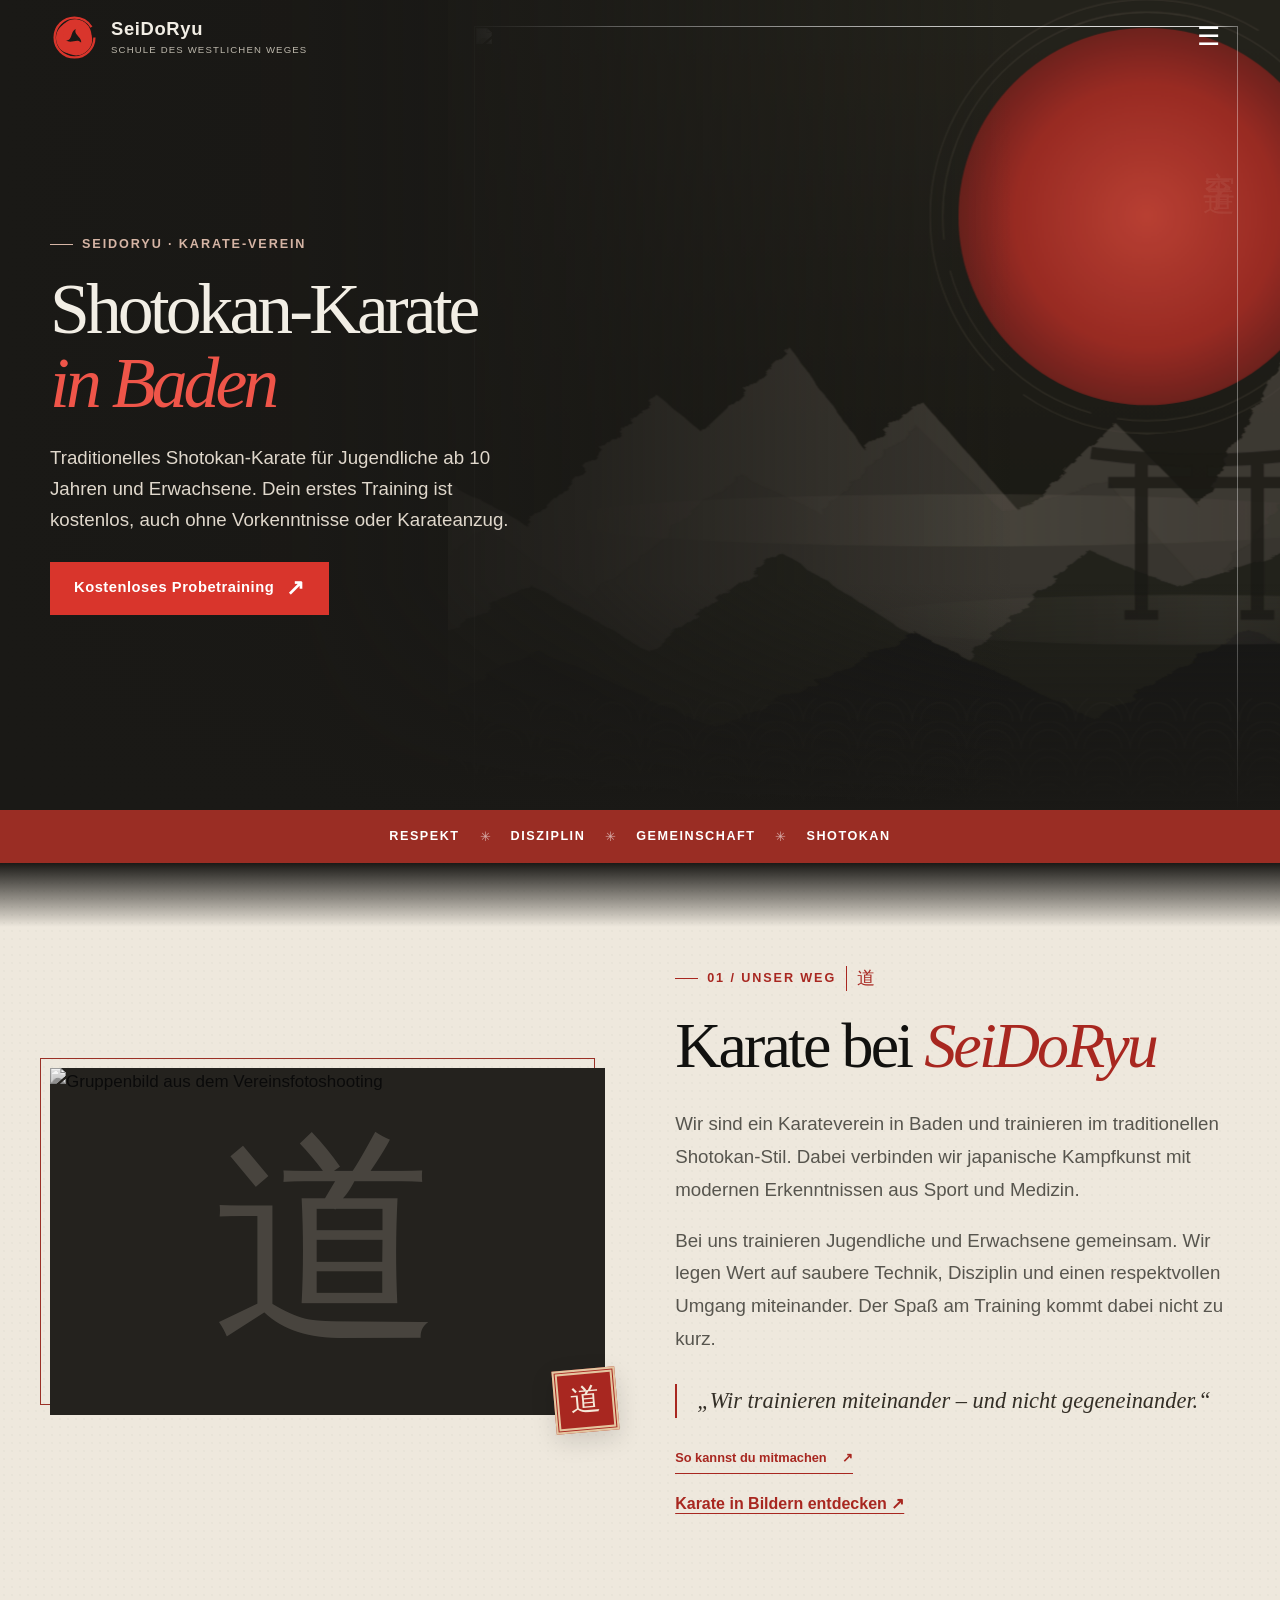
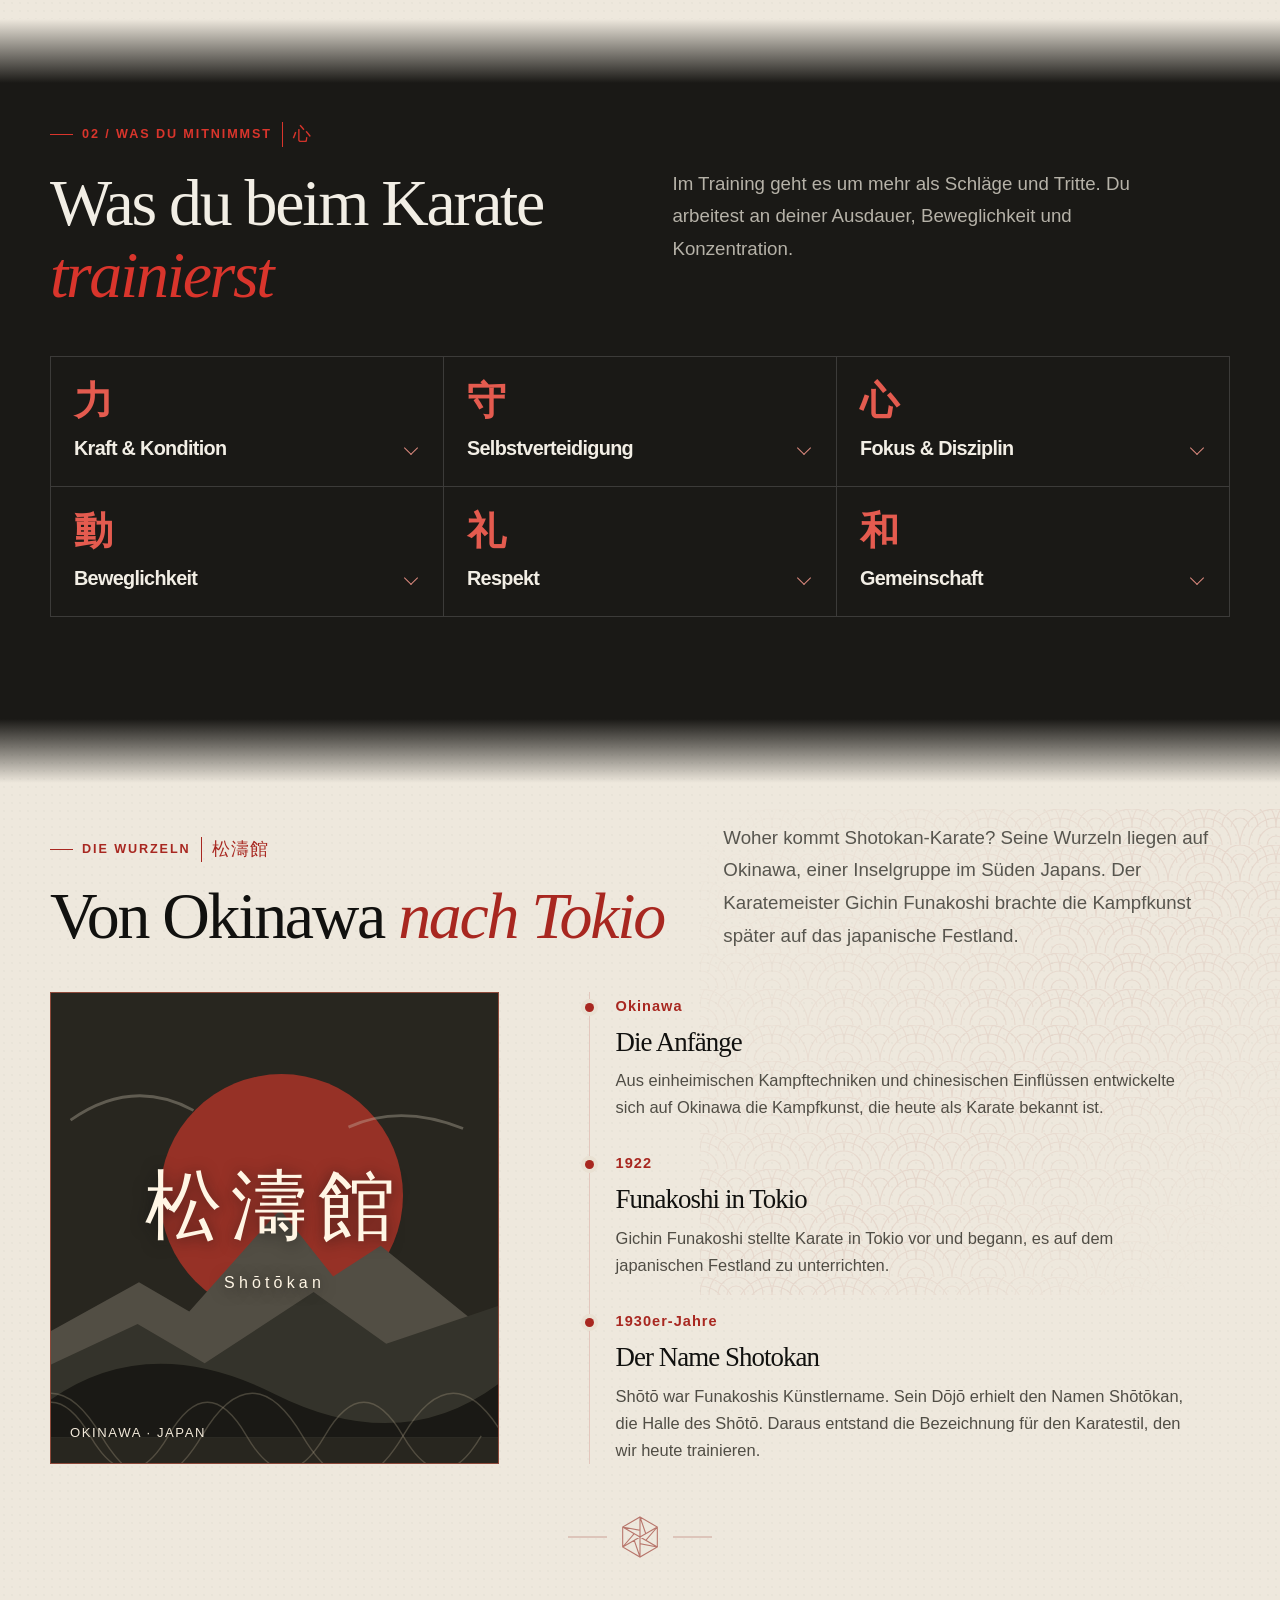
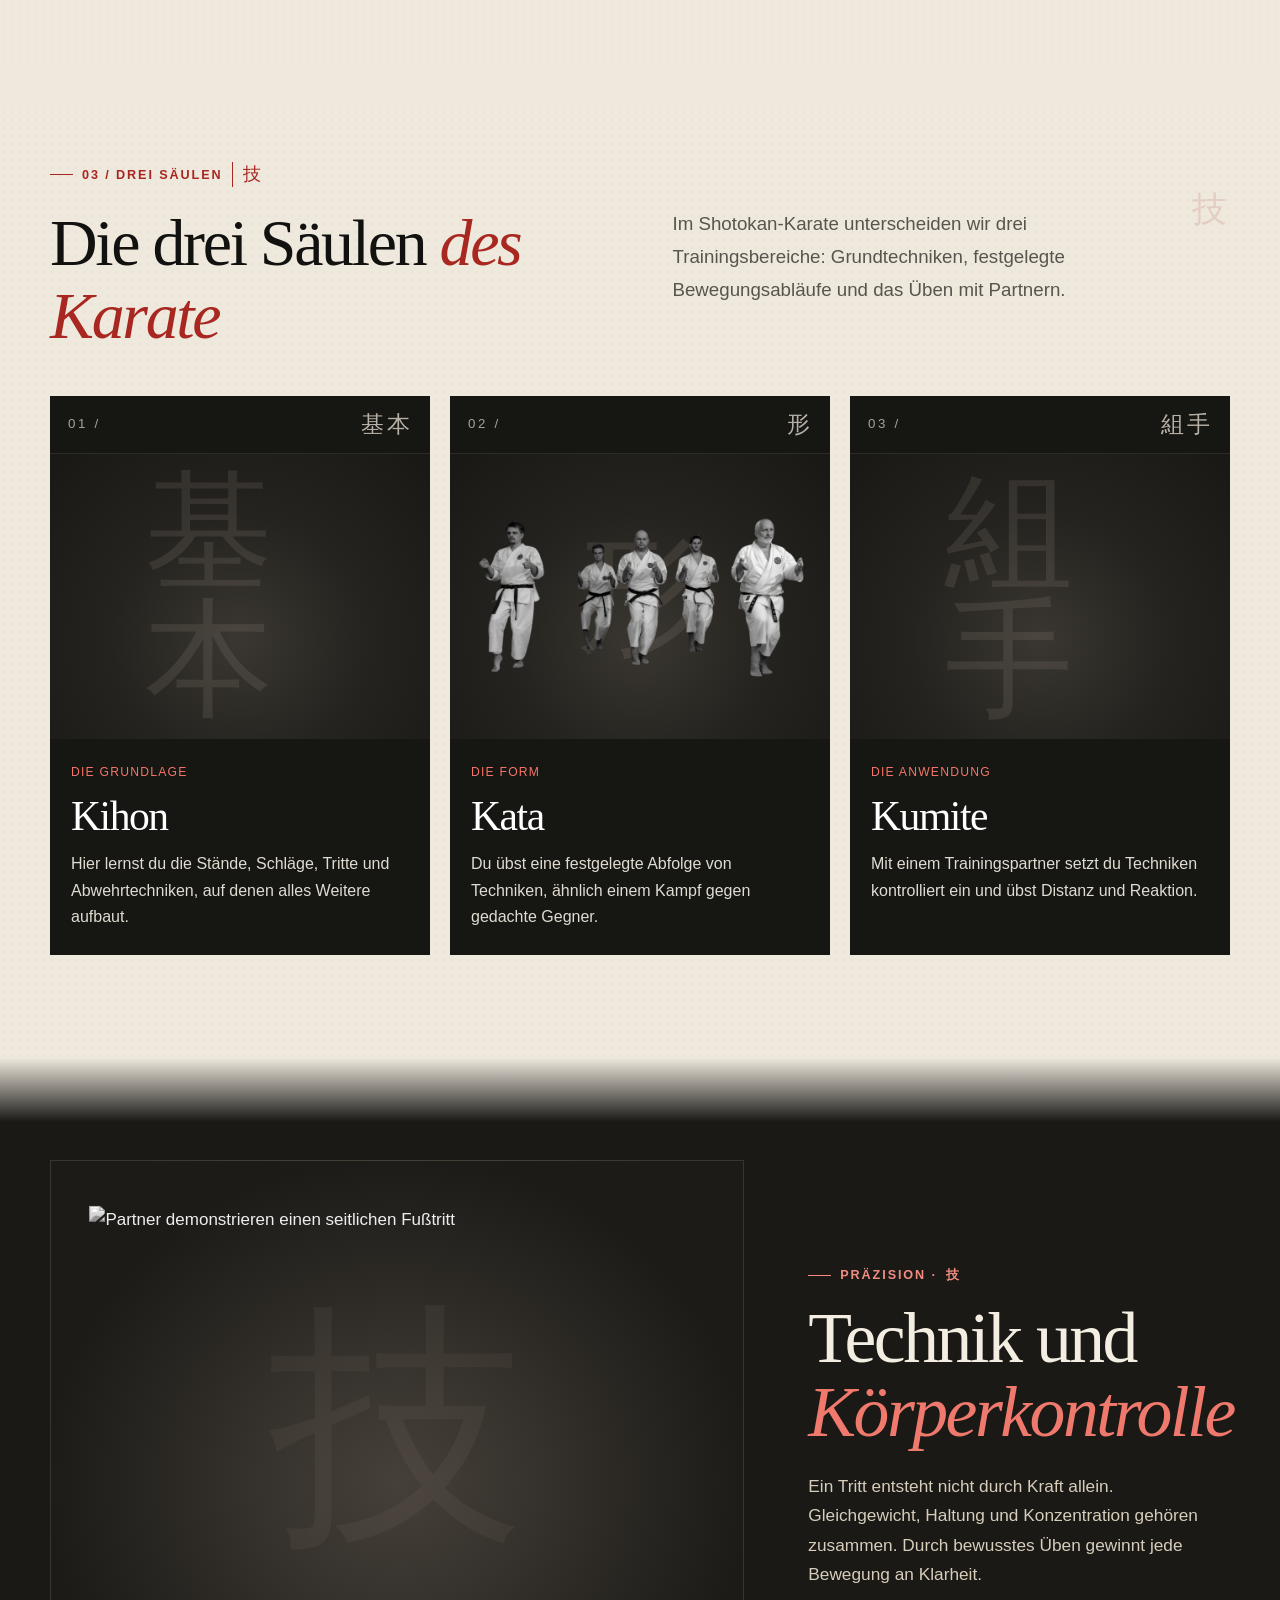
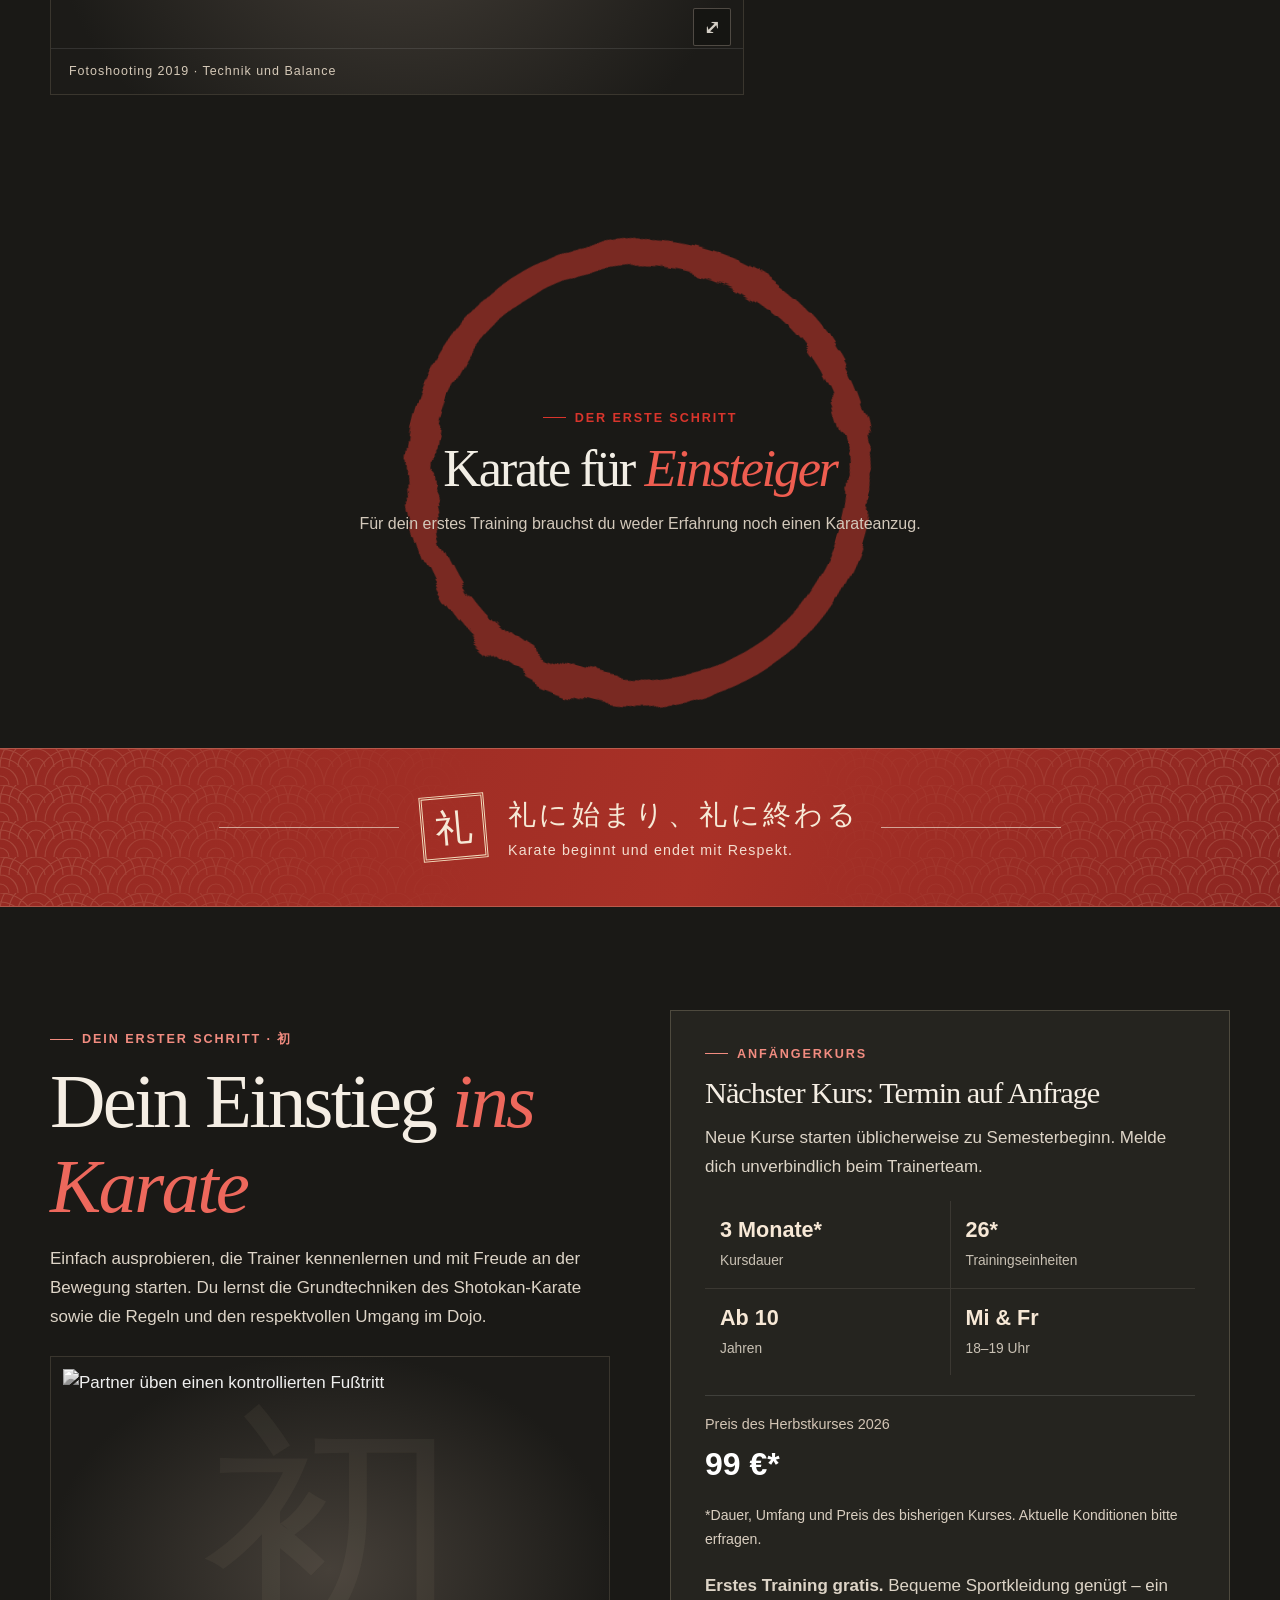
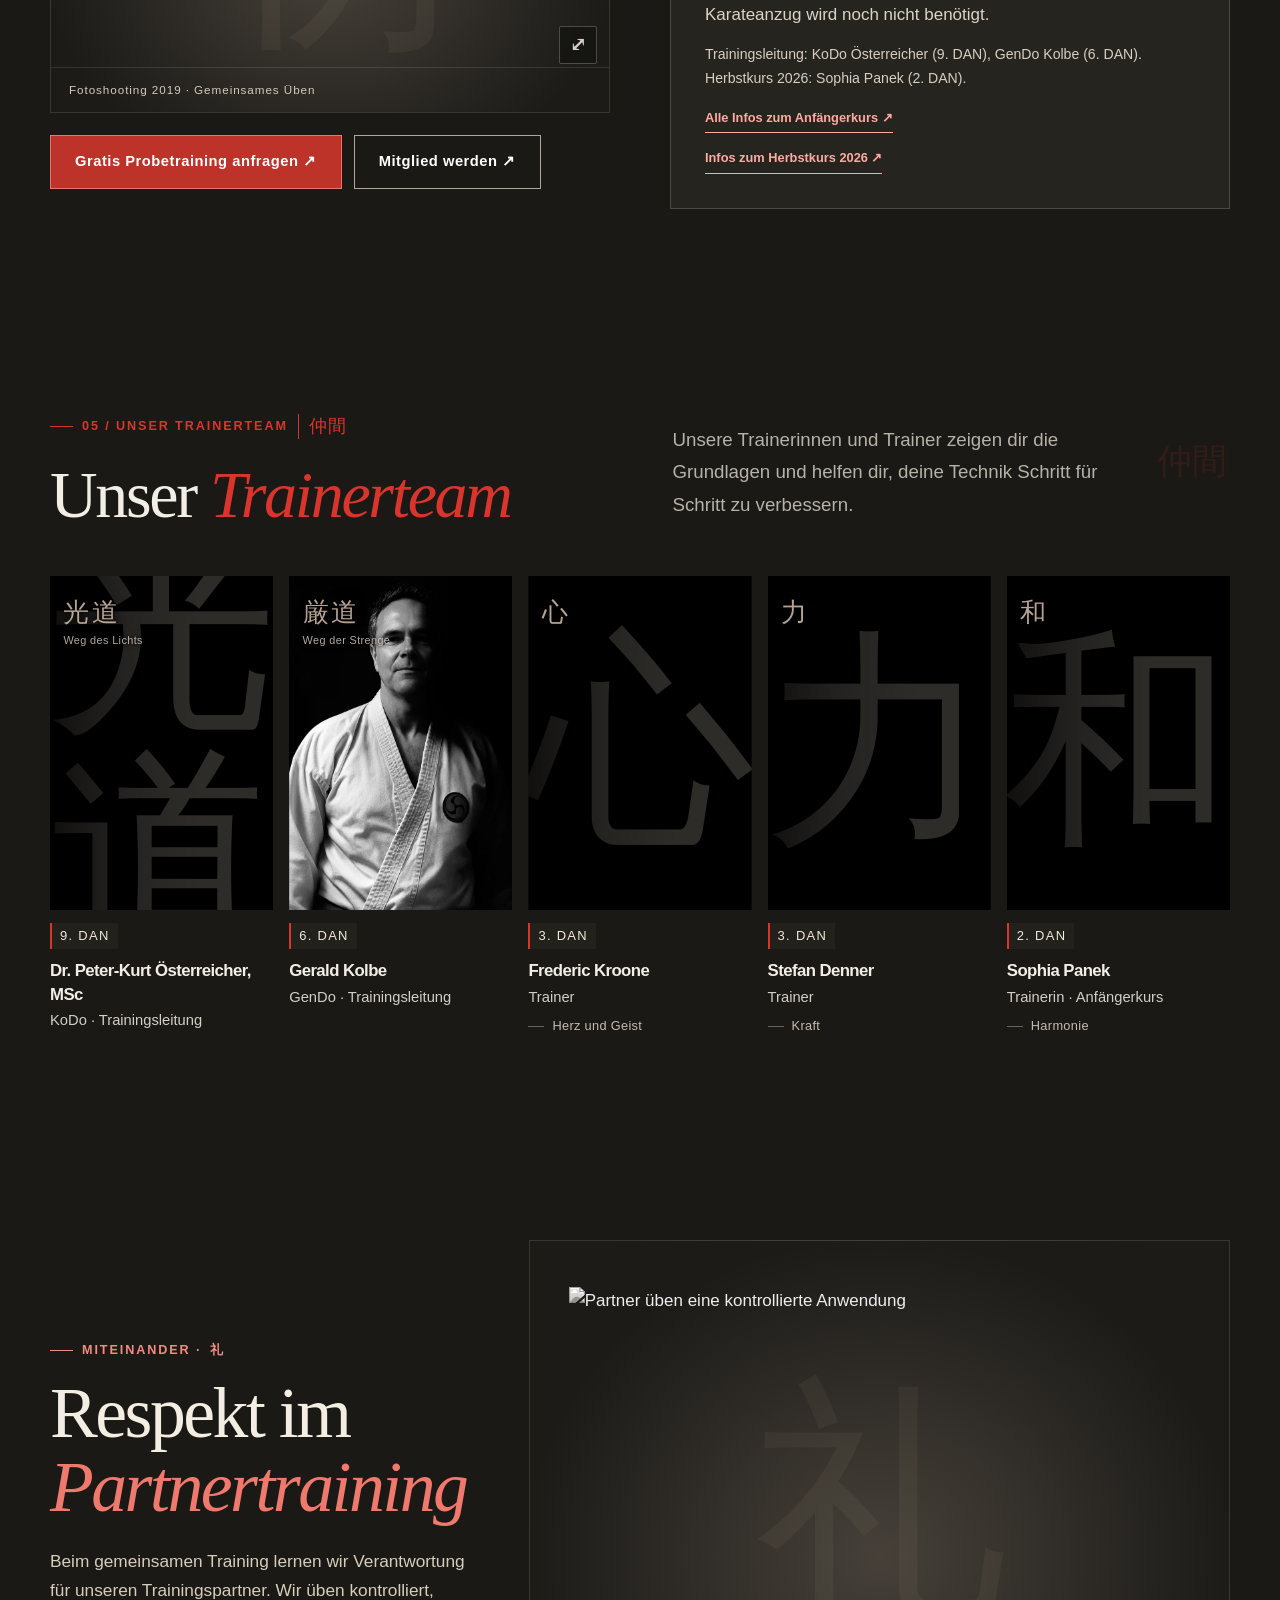
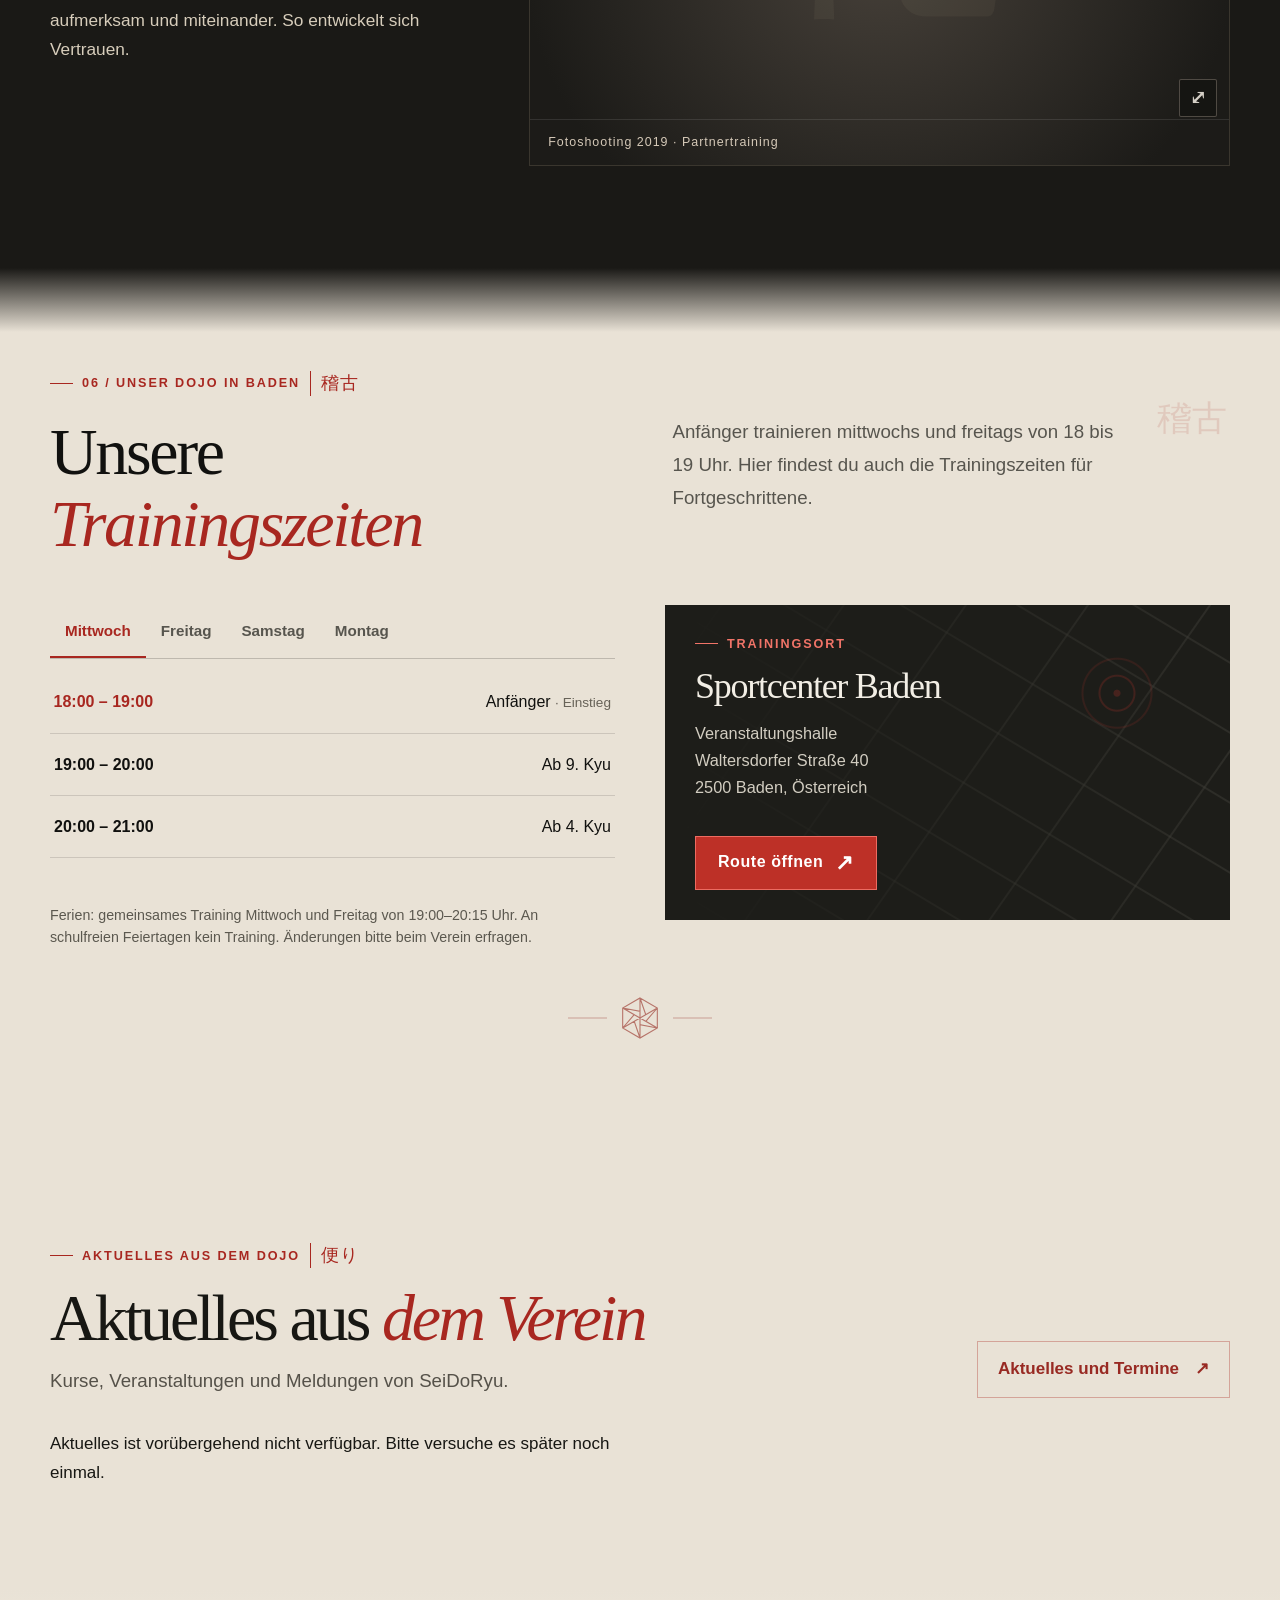
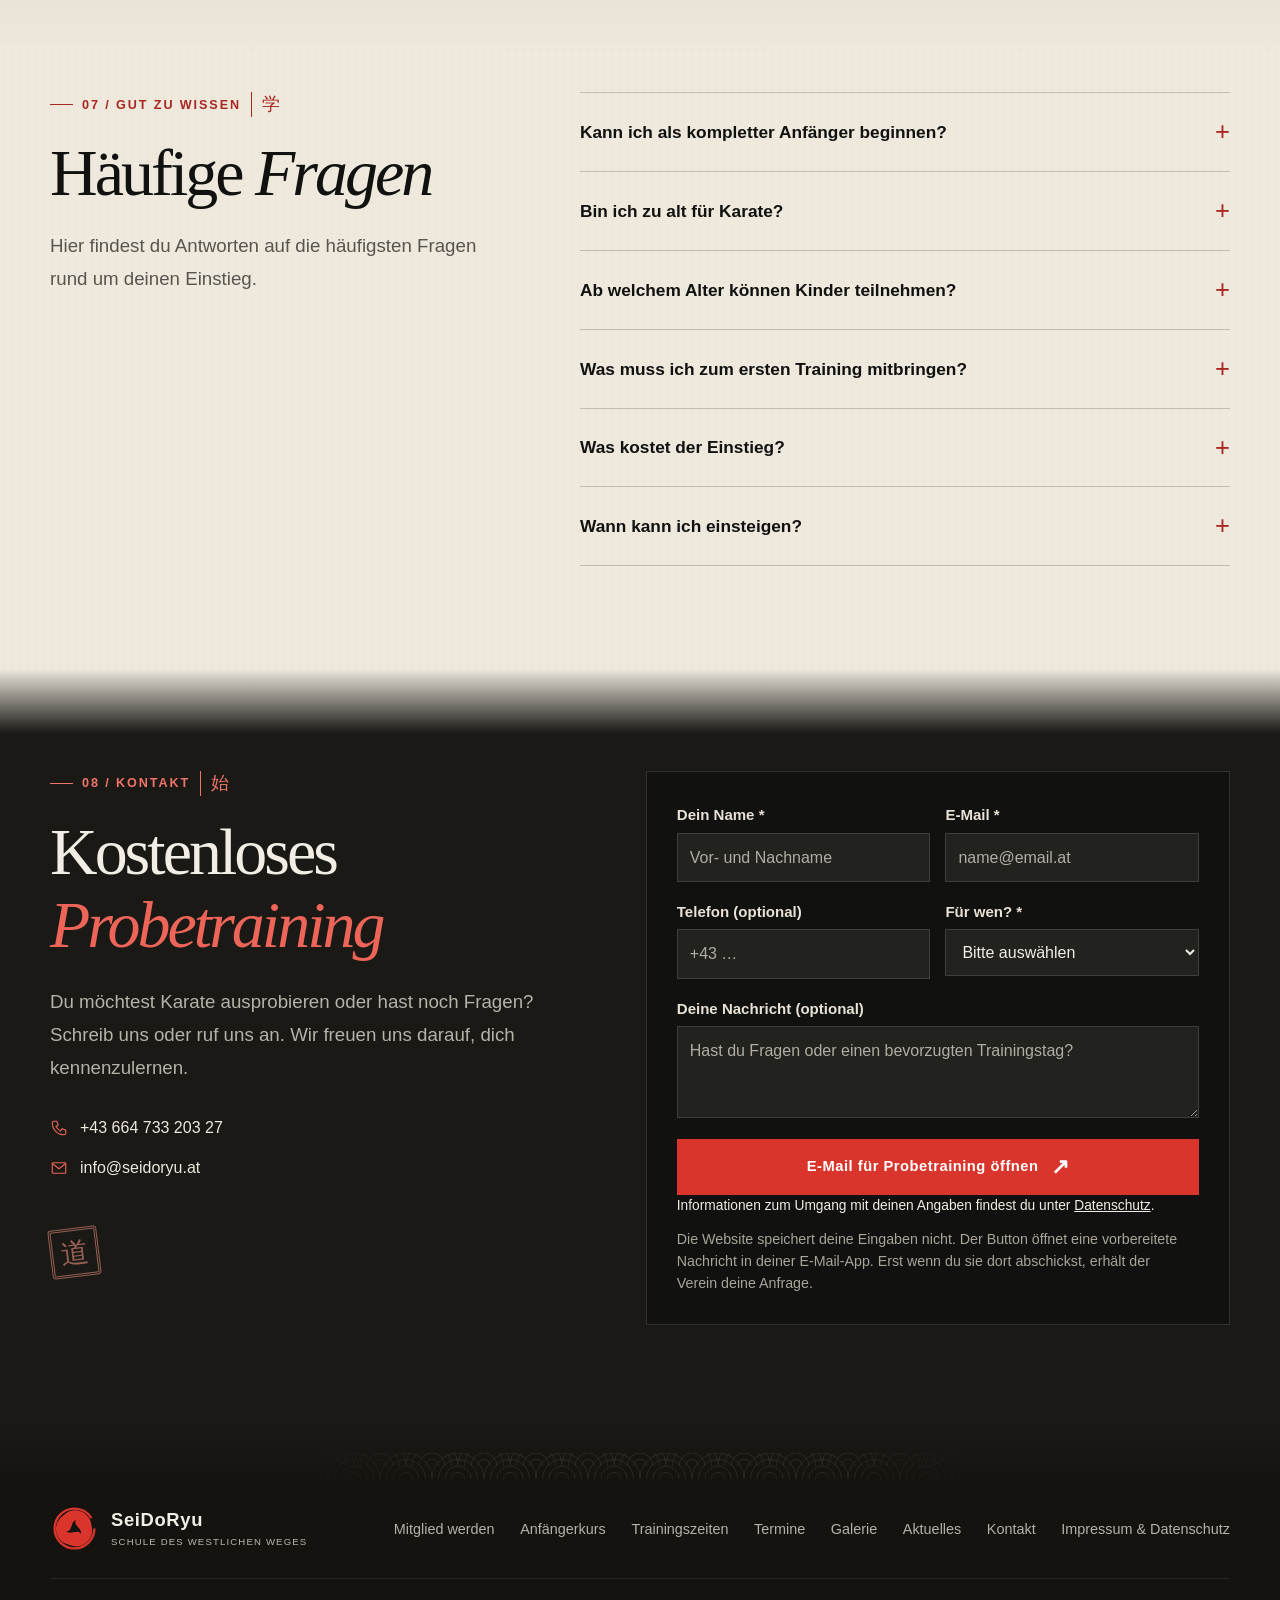
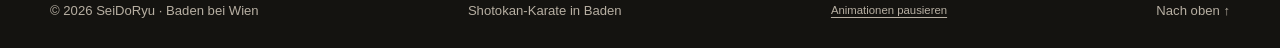
==== commit 0ac35fe8: "KoDo und GenDo: deutsche Bedeutung als dezente Bildsignatur" ====
--- a/seidoryu/index.html
+++ b/seidoryu/index.html
@@ -569,6 +569,10 @@
 @media(max-width:650px){#team .trainer .trainer-photo .portrait-kanji{font-size:1.75rem;top:20px;left:21px}#team .trainer .trainer-meaning{font-size:.91rem;margin-top:9px}}
 @media(prefers-reduced-motion:reduce){#team .trainer .trainer-photo.kanji-pending .portrait-kanji{opacity:.86!important;transform:none!important;transition:none!important}}
 html.motion-off #team .trainer .trainer-photo.kanji-pending .portrait-kanji{opacity:.86!important;transform:none!important;transition:none!important}
+</style><style id="trainer-signature-v32">
+#team .trainer .trainer-photo .portrait-kanji.has-translation{display:flex;flex-direction:column;align-items:flex-start;gap:4px;max-width:calc(100% - 24px);white-space:normal}
+#team .trainer .trainer-photo .portrait-kanji .portrait-translation{font-family:var(--sans,Arial,sans-serif);font-size:clamp(.59rem,.85vw,.72rem);line-height:1.45;letter-spacing:.035em;font-weight:400;color:#d0c4b7;white-space:nowrap;text-shadow:0 1px 4px #000,0 0 8px #000}
+@media(max-width:650px){#team .trainer .trainer-photo .portrait-kanji.has-translation{gap:5px}#team .trainer .trainer-photo .portrait-kanji .portrait-translation{font-size:.78rem}}
 </style></head>
 <body><svg width="0" height="0" aria-hidden="true" focusable="false" style="position:absolute;pointer-events:none"><defs><filter id="kihon-shadow-lift" color-interpolation-filters="sRGB"><feColorMatrix type="saturate" values="0"/><feComponentTransfer><feFuncR type="gamma" amplitude="1" exponent=".62" offset="0"/><feFuncG type="gamma" amplitude="1" exponent=".62" offset="0"/><feFuncB type="gamma" amplitude="1" exponent=".62" offset="0"/></feComponentTransfer></filter></defs></svg>
 <a class="skip" href="#main">Zum Inhalt</a><div class="progress" aria-hidden="true"></div>
@@ -590,7 +594,7 @@
 <section id="story-praezision" class="story-scene calm-surface" style="--calm-bg:#1a1916;--calm-prev:#eee8dd"><div class="wrap scene-layout"><figure class="scene-image" data-kanji="技"><img src="/seidoryu/media.php?f=michael-benni-kumite-5.jpg" alt="Partner demonstrieren einen seitlichen Fußtritt" width="1280" height="853" decoding="async" loading="lazy"><figcaption>Fotoshooting 2019 · Technik und Balance</figcaption></figure><div class="scene-copy"><div class="eyebrow">Präzision · <span lang="ja">技</span></div><h2>Technik und <em>Körperkontrolle</em></h2><p>Ein Tritt entsteht nicht durch Kraft allein. Gleichgewicht, Haltung und Konzentration gehören zusammen. Durch bewusstes Üben gewinnt jede Bewegung an Klarheit.</p></div></div></section><section class="manifesto reveal calm-surface" aria-label="Unser Leitgedanke" style="--calm-bg:#1a1916;--calm-prev:#1a1916"><svg class="enso" viewBox="0 0 500 500" aria-hidden="true"><defs><filter id="brush"><feTurbulence type="fractalNoise" baseFrequency=".025" numOctaves="3" result="n"/><feDisplacementMap in="SourceGraphic" in2="n" scale="18"/></filter></defs><circle cx="250" cy="250" r="204" fill="none" stroke="#b9342b" stroke-width="24" stroke-linecap="round" transform="rotate(-59 250 250)" filter="url(#brush)"/></svg><div class="wrap"><div class="eyebrow">Der erste Schritt</div><h2>Karate für <em>Einsteiger</em></h2><p>Für dein erstes Training brauchst du weder Erfahrung noch einen Karateanzug.</p></div></section>
 <div class="japan-interlude"><div class="japan-pattern" aria-hidden="true"></div><div class="japan-interlude-inner"><span class="interlude-line" aria-hidden="true"></span><span class="interlude-seal" lang="ja" aria-hidden="true">礼</span><div class="interlude-word"><span lang="ja">礼に始まり、礼に終わる</span><small>Karate beginnt und endet mit Respekt.</small></div><span class="interlude-line" aria-hidden="true"></span></div></div>
 <section class="join-section calm-surface" id="einsteigen" style="--calm-bg:#1a1916;--calm-prev:#1a1916"><span id="kurs" aria-hidden="true"></span><div class="wrap join-grid"><div><div class="eyebrow">Dein erster Schritt · 初</div><h2>Dein Einstieg <em>ins Karate</em></h2><p>Einfach ausprobieren, die Trainer kennenlernen und mit Freude an der Bewegung starten. Du lernst die Grundtechniken des Shotokan-Karate sowie die Regeln und den respektvollen Umgang im Dojo.</p><figure class="scene-image join-shooting" data-kanji="初"><img src="/seidoryu/media.php?f=frederic-nicki-kumite-4.jpg" alt="Partner üben einen kontrollierten Fußtritt" width="1280" height="853" decoding="async" loading="lazy"><figcaption>Fotoshooting 2019 · Gemeinsames Üben</figcaption></figure><div class="join-actions"><a class="btn" href="/seidoryu/kontakt/?anliegen=probetraining">Gratis Probetraining anfragen ↗</a><a class="btn outline" href="/seidoryu/mitgliedschaft/">Mitglied werden ↗</a></div></div><div class="join-course"><div class="eyebrow">Anfängerkurs</div><h3 data-course="title">Nächster Kurs: Termin auf Anfrage</h3><p data-course="intro">Neue Kurse starten üblicherweise zu Semesterbeginn. Melde dich unverbindlich beim Trainerteam.</p><div class="course-facts"><div><strong data-course="duration">3 Monate*</strong><span>Kursdauer</span></div><div><strong data-course="units">26*</strong><span>Trainingseinheiten</span></div><div><strong>Ab 10</strong><span>Jahren</span></div><div><strong data-course="times">Mi &amp; Fr</strong><span data-course="hours">18–19 Uhr</span></div></div><div class="join-price"><small data-course="priceLabel">Preis des Herbstkurses 2026</small><strong data-course="price">99 €*</strong><p class="join-note" data-course="priceNote">*Dauer, Umfang und Preis des bisherigen Kurses. Aktuelle Konditionen bitte erfragen.</p></div><p><strong>Erstes Training gratis.</strong> Bequeme Sportkleidung genügt – ein Karateanzug wird noch nicht benötigt.</p><p class="join-note">Trainingsleitung: KoDo Österreicher (9. DAN), GenDo Kolbe (6. DAN). Herbstkurs 2026: Sophia Panek (2. DAN).</p><a class="text-link course-details-link" href="/seidoryu/karate-anfaengerkurs/">Alle Infos zum Anfängerkurs ↗</a><a class="text-link" data-course-flyer href="/seidoryu/blog/artikel.html?beitrag=anfaengerkurs-herbst-2026">Infos zum Herbstkurs 2026 ↗</a></div></div></section>
-<section id="team" class="team section-pad calm-surface" data-japan-scene="仲間" style="--calm-bg:#1a1916;--calm-prev:#1a1916"><div class="japan-watermark" lang="ja" aria-hidden="true">仲間</div><div class="japan-side" aria-hidden="true"><span lang="ja">仲間</span><span>Nakama · Gemeinschaft</span></div><div class="wrap"><div class="section-head reveal"><div><div class="eyebrow">05 / Unser Trainerteam <span class="chapter-kanji" lang="ja" aria-hidden="true">仲間</span></div><h2>Unser <em>Trainerteam</em></h2></div><p class="lead">Unsere Trainerinnen und Trainer zeigen dir die Grundlagen und helfen dir, deine Technik Schritt für Schritt zu verbessern.</p></div><div class="team-grid"><article class="trainer reveal"><div class="trainer-photo image-bg" data-kanji="光道"><img src="/seidoryu/media.php?f=Kodo.jpg" alt="Trainerporträt" width="667" height="1000" decoding="async" loading="lazy" onerror="this.hidden=true"><span class="portrait-shadow" aria-hidden="true"></span><span class="portrait-kanji" lang="ja" aria-hidden="true">光道</span></div><span class="dan">9. DAN</span><h3>Dr. Peter-Kurt Österreicher, MSc</h3><p>KoDo · Trainingsleitung</p><div class="trainer-meaning"><span class="meaning-text">Weg des Lichts</span></div></article><article class="trainer reveal" style="--delay:65ms"><div class="trainer-photo image-bg" data-kanji="厳道"><img src="gerald-kolbe(1).webp" alt="Gerald Kolbe – Trainerporträt" width="667" height="1000" decoding="async" loading="lazy" onerror="if(!this.dataset.fallback){this.dataset.fallback=1;this.src='/seidoryu/media.php?f=Gendo-1.jpg';this.closest('.trainer-photo').classList.add('portrait-fallback')}else{this.hidden=true}"><span class="portrait-shadow" aria-hidden="true"></span><span class="portrait-kanji" lang="ja" aria-hidden="true">厳道</span></div><span class="dan">6. DAN</span><h3>Gerald Kolbe</h3><p>GenDo · Trainingsleitung</p><div class="trainer-meaning"><span class="meaning-text">Weg der Strenge</span></div></article><article class="trainer reveal" style="--delay:130ms"><div class="trainer-photo image-bg" data-kanji="心"><img src="/seidoryu/media.php?f=Frederic.jpg" alt="Trainerporträt" width="667" height="1000" decoding="async" loading="lazy" onerror="this.hidden=true"><span class="portrait-shadow" aria-hidden="true"></span><span class="portrait-kanji" lang="ja" aria-hidden="true">心</span></div><span class="dan">3. DAN</span><h3>Frederic Kroone</h3><p>Trainer</p><div class="trainer-meaning"><span class="meaning-text">Herz und Geist</span></div></article><article class="trainer reveal" style="--delay:195ms"><div class="trainer-photo image-bg" data-kanji="力"><img src="/seidoryu/media.php?f=Stefan-4.jpg" alt="Trainerporträt" width="667" height="1000" decoding="async" loading="lazy" onerror="this.hidden=true"><span class="portrait-shadow" aria-hidden="true"></span><span class="portrait-kanji" lang="ja" aria-hidden="true">力</span></div><span class="dan">3. DAN</span><h3>Stefan Denner</h3><p>Trainer</p><div class="trainer-meaning"><span class="meaning-text">Kraft</span></div></article><article class="trainer reveal" style="--delay:260ms"><div class="trainer-photo image-bg" data-kanji="和"><img src="/seidoryu/media.php?f=Sophia.jpg" alt="Trainerinnenporträt" width="667" height="1000" decoding="async" loading="lazy" onerror="this.hidden=true"><span class="portrait-shadow" aria-hidden="true"></span><span class="portrait-kanji" lang="ja" aria-hidden="true">和</span></div><span class="dan">2. DAN</span><h3>Sophia Panek</h3><p>Trainerin · Anfängerkurs</p><div class="trainer-meaning"><span class="meaning-text">Harmonie</span></div></article></div></div></section>
+<section id="team" class="team section-pad calm-surface" data-japan-scene="仲間" style="--calm-bg:#1a1916;--calm-prev:#1a1916"><div class="japan-watermark" lang="ja" aria-hidden="true">仲間</div><div class="japan-side" aria-hidden="true"><span lang="ja">仲間</span><span>Nakama · Gemeinschaft</span></div><div class="wrap"><div class="section-head reveal"><div><div class="eyebrow">05 / Unser Trainerteam <span class="chapter-kanji" lang="ja" aria-hidden="true">仲間</span></div><h2>Unser <em>Trainerteam</em></h2></div><p class="lead">Unsere Trainerinnen und Trainer zeigen dir die Grundlagen und helfen dir, deine Technik Schritt für Schritt zu verbessern.</p></div><div class="team-grid"><article class="trainer reveal"><div class="trainer-photo image-bg" data-kanji="光道"><img src="/seidoryu/media.php?f=Kodo.jpg" alt="Trainerporträt" width="667" height="1000" decoding="async" loading="lazy" onerror="this.hidden=true"><span class="portrait-shadow" aria-hidden="true"></span><span class="portrait-kanji has-translation"><span lang="ja">光道</span><span class="portrait-translation" lang="de">Weg des Lichts</span></span></div><span class="dan">9. DAN</span><h3>Dr. Peter-Kurt Österreicher, MSc</h3><p>KoDo · Trainingsleitung</p></article><article class="trainer reveal" style="--delay:65ms"><div class="trainer-photo image-bg" data-kanji="厳道"><img src="gerald-kolbe(1).webp" alt="Gerald Kolbe – Trainerporträt" width="667" height="1000" decoding="async" loading="lazy" onerror="if(!this.dataset.fallback){this.dataset.fallback=1;this.src='/seidoryu/media.php?f=Gendo-1.jpg';this.closest('.trainer-photo').classList.add('portrait-fallback')}else{this.hidden=true}"><span class="portrait-shadow" aria-hidden="true"></span><span class="portrait-kanji has-translation"><span lang="ja">厳道</span><span class="portrait-translation" lang="de">Weg der Strenge</span></span></div><span class="dan">6. DAN</span><h3>Gerald Kolbe</h3><p>GenDo · Trainingsleitung</p></article><article class="trainer reveal" style="--delay:130ms"><div class="trainer-photo image-bg" data-kanji="心"><img src="/seidoryu/media.php?f=Frederic.jpg" alt="Trainerporträt" width="667" height="1000" decoding="async" loading="lazy" onerror="this.hidden=true"><span class="portrait-shadow" aria-hidden="true"></span><span class="portrait-kanji" lang="ja" aria-hidden="true">心</span></div><span class="dan">3. DAN</span><h3>Frederic Kroone</h3><p>Trainer</p><div class="trainer-meaning"><span class="meaning-text">Herz und Geist</span></div></article><article class="trainer reveal" style="--delay:195ms"><div class="trainer-photo image-bg" data-kanji="力"><img src="/seidoryu/media.php?f=Stefan-4.jpg" alt="Trainerporträt" width="667" height="1000" decoding="async" loading="lazy" onerror="this.hidden=true"><span class="portrait-shadow" aria-hidden="true"></span><span class="portrait-kanji" lang="ja" aria-hidden="true">力</span></div><span class="dan">3. DAN</span><h3>Stefan Denner</h3><p>Trainer</p><div class="trainer-meaning"><span class="meaning-text">Kraft</span></div></article><article class="trainer reveal" style="--delay:260ms"><div class="trainer-photo image-bg" data-kanji="和"><img src="/seidoryu/media.php?f=Sophia.jpg" alt="Trainerinnenporträt" width="667" height="1000" decoding="async" loading="lazy" onerror="this.hidden=true"><span class="portrait-shadow" aria-hidden="true"></span><span class="portrait-kanji" lang="ja" aria-hidden="true">和</span></div><span class="dan">2. DAN</span><h3>Sophia Panek</h3><p>Trainerin · Anfängerkurs</p><div class="trainer-meaning"><span class="meaning-text">Harmonie</span></div></article></div></div></section>
 <section id="story-miteinander" class="story-scene scene-inverse calm-surface" style="--calm-bg:#1a1916;--calm-prev:#1a1916"><div class="wrap scene-layout"><figure class="scene-image" data-kanji="礼"><img src="/seidoryu/media.php?f=benni-michael-kumite-2.jpg" alt="Partner üben eine kontrollierte Anwendung" width="1280" height="825" decoding="async" loading="lazy"><figcaption>Fotoshooting 2019 · Partnertraining</figcaption></figure><div class="scene-copy"><div class="eyebrow">Miteinander · <span lang="ja">礼</span></div><h2>Respekt im <em>Partnertraining</em></h2><p>Beim gemeinsamen Training lernen wir Verantwortung für unseren Trainingspartner. Wir üben kontrolliert, aufmerksam und miteinander. So entwickelt sich Vertrauen.</p></div></div></section><section id="training" class="schedule light section-pad calm-surface" data-japan-scene="稽古" style="--calm-bg:#e9e2d6;--calm-prev:#1a1916"><div class="japan-watermark" lang="ja" aria-hidden="true">稽古</div><div class="japan-side" aria-hidden="true"><span lang="ja">稽古</span><span>Keiko · Übung</span></div><div class="wrap"><div class="section-head reveal"><div><div class="eyebrow">06 / Unser Dojo in Baden <span class="chapter-kanji" lang="ja" aria-hidden="true">稽古</span></div><h2>Unsere <em class="heading-word">Trainingszeiten</em></h2></div><p class="lead">Anfänger trainieren mittwochs und freitags von 18 bis 19 Uhr. Hier findest du auch die Trainingszeiten für Fortgeschrittene.</p></div><div class="schedule-grid"><div class="reveal"><div class="tabs" role="tablist" aria-label="Trainingstag"><button id="tab-mi" role="tab" aria-controls="panel-mi" aria-selected="true" tabindex="0" data-day="mi">Mittwoch</button><button id="tab-fr" role="tab" aria-controls="panel-fr" aria-selected="false" tabindex="-1" data-day="fr">Freitag</button><button id="tab-sa" role="tab" aria-controls="panel-sa" aria-selected="false" tabindex="-1" data-day="sa">Samstag</button><button id="tab-mo" role="tab" aria-controls="panel-mo" aria-selected="false" tabindex="-1" data-day="mo">Montag</button></div><div id="panel-mi" role="tabpanel" aria-labelledby="tab-mi" class="time-panel"><div class="time-row highlight"><strong>18:00 – 19:00</strong><div>Anfänger <span class="small">· Einstieg</span></div></div><div class="time-row"><strong>19:00 – 20:00</strong><div>Ab 9. Kyu</div></div><div class="time-row"><strong>20:00 – 21:00</strong><div>Ab 4. Kyu</div></div></div><div id="panel-fr" role="tabpanel" aria-labelledby="tab-fr" class="time-panel" hidden><div class="time-row highlight"><strong>18:00 – 19:00</strong><div>Anfänger <span class="small">· Einstieg</span></div></div><div class="time-row"><strong>19:00 – 20:00</strong><div>Ab 9. Kyu</div></div><div class="time-row"><strong>20:00 – 21:00</strong><div>Ab 4. Kyu</div></div></div><div id="panel-sa" role="tabpanel" aria-labelledby="tab-sa" class="time-panel" hidden><div class="time-row"><strong>16:00 – 18:00</strong><div>Freies Training</div></div></div><div id="panel-mo" role="tabpanel" aria-labelledby="tab-mo" class="time-panel" hidden><div class="time-row"><strong>19:30 – 21:00</strong><div>Kampftraining</div></div><p class="schedule-note">Nur nach Einladung der Trainer. Ort: BG Biondekgasse, kleiner Turnsaal, Biondekgasse 6, Baden.</p></div><p class="schedule-note">Ferien: gemeinsames Training Mittwoch und Freitag von 19:00–20:15 Uhr. An schulfreien Feiertagen kein Training. Änderungen bitte beim Verein erfragen.</p></div><div class="address-card reveal" style="--delay:130ms"><div><div class="eyebrow">Trainingsort</div><h3>Sportcenter Baden</h3><p>Veranstaltungshalle<br>Waltersdorfer Straße 40<br>2500 Baden, Österreich</p></div><a class="btn outline route-btn" href="https://www.google.com/maps/search/?api=1&query=Sportcenter+Baden+Waltersdorfer+Stra%C3%9Fe+40+2500+Baden" target="_blank" rel="noopener">Route öffnen <span class="arrow">↗</span></a></div></div></div></section>
 <section class="news-section calm-surface" id="aktuelles" style="--calm-bg:#e9e2d6;--calm-prev:#e9e2d6"><div class="wrap"><div class="news-intro"><div><div class="eyebrow">Aktuelles aus dem Dojo <span class="chapter-kanji" lang="ja" aria-hidden="true">便り</span></div><h2>Aktuelles aus <em>dem Verein</em></h2><p class="lead">Kurse, Veranstaltungen und Meldungen von SeiDoRyu.</p></div><a class="news-all" href="/seidoryu/blog/">Aktuelles und Termine <span aria-hidden="true">↗</span></a></div><div class="news-grid" id="news-preview-list"></div></div></section>
 <section class="light paper-texture section-pad calm-surface" id="fragen" data-japan-scene="学" style="--calm-bg:#eee8dd;--calm-prev:#e9e2d6"><div class="japan-watermark" lang="ja" aria-hidden="true">学</div><div class="japan-side" aria-hidden="true"><span lang="ja">学</span><span>Lernen</span></div><div class="wrap faq-grid"><div class="reveal"><div class="eyebrow">07 / Gut zu wissen <span class="chapter-kanji" lang="ja" aria-hidden="true">学</span></div><h2>Häufige <em>Fragen</em></h2><p class="lead">Hier findest du Antworten auf die häufigsten Fragen rund um deinen Einstieg.</p></div><div class="faq-list reveal" style="--delay:100ms"><details><summary>Kann ich als kompletter Anfänger beginnen?</summary><p>Ja. Die Anfängerkurse sind für Menschen ohne Karate-Erfahrung gedacht. Du lernst die Grundtechniken von Anfang an.</p></details><details><summary>Bin ich zu alt für Karate?</summary><p>Auch als Erwachsener kannst du jederzeit anfangen, sobald ein Einstieg in den Anfängerkurs möglich ist. Bei individuellen gesundheitlichen Einschränkungen sprich bitte vor dem Training mit dem Trainerteam und kläre bei Bedarf ärztlich ab, was für dich geeignet ist.</p></details><details><summary>Ab welchem Alter können Kinder teilnehmen?</summary><p>Der Anfängerkurs ist ab dem vollendeten 10. Lebensjahr möglich.</p></details><details><summary>Was muss ich zum ersten Training mitbringen?</summary><p>Leichte, bequeme Sportbekleidung reicht für den Anfang. Ein Karateanzug ist zum Kennenlernen nicht notwendig.</p></details><details><summary>Was kostet der Einstieg?</summary><p>Das erste Training ist kostenlos. Die aktuellen Kursgebühren und Termine erfährst du direkt beim Verein.</p></details><details><summary>Wann kann ich einsteigen?</summary><p>Neue Anfängerkurse finden üblicherweise zu Semesterbeginn statt. Frage unverbindlich an, damit das Trainerteam dir den nächsten Einstiegstermin nennen kann.</p></details></div></div></section>
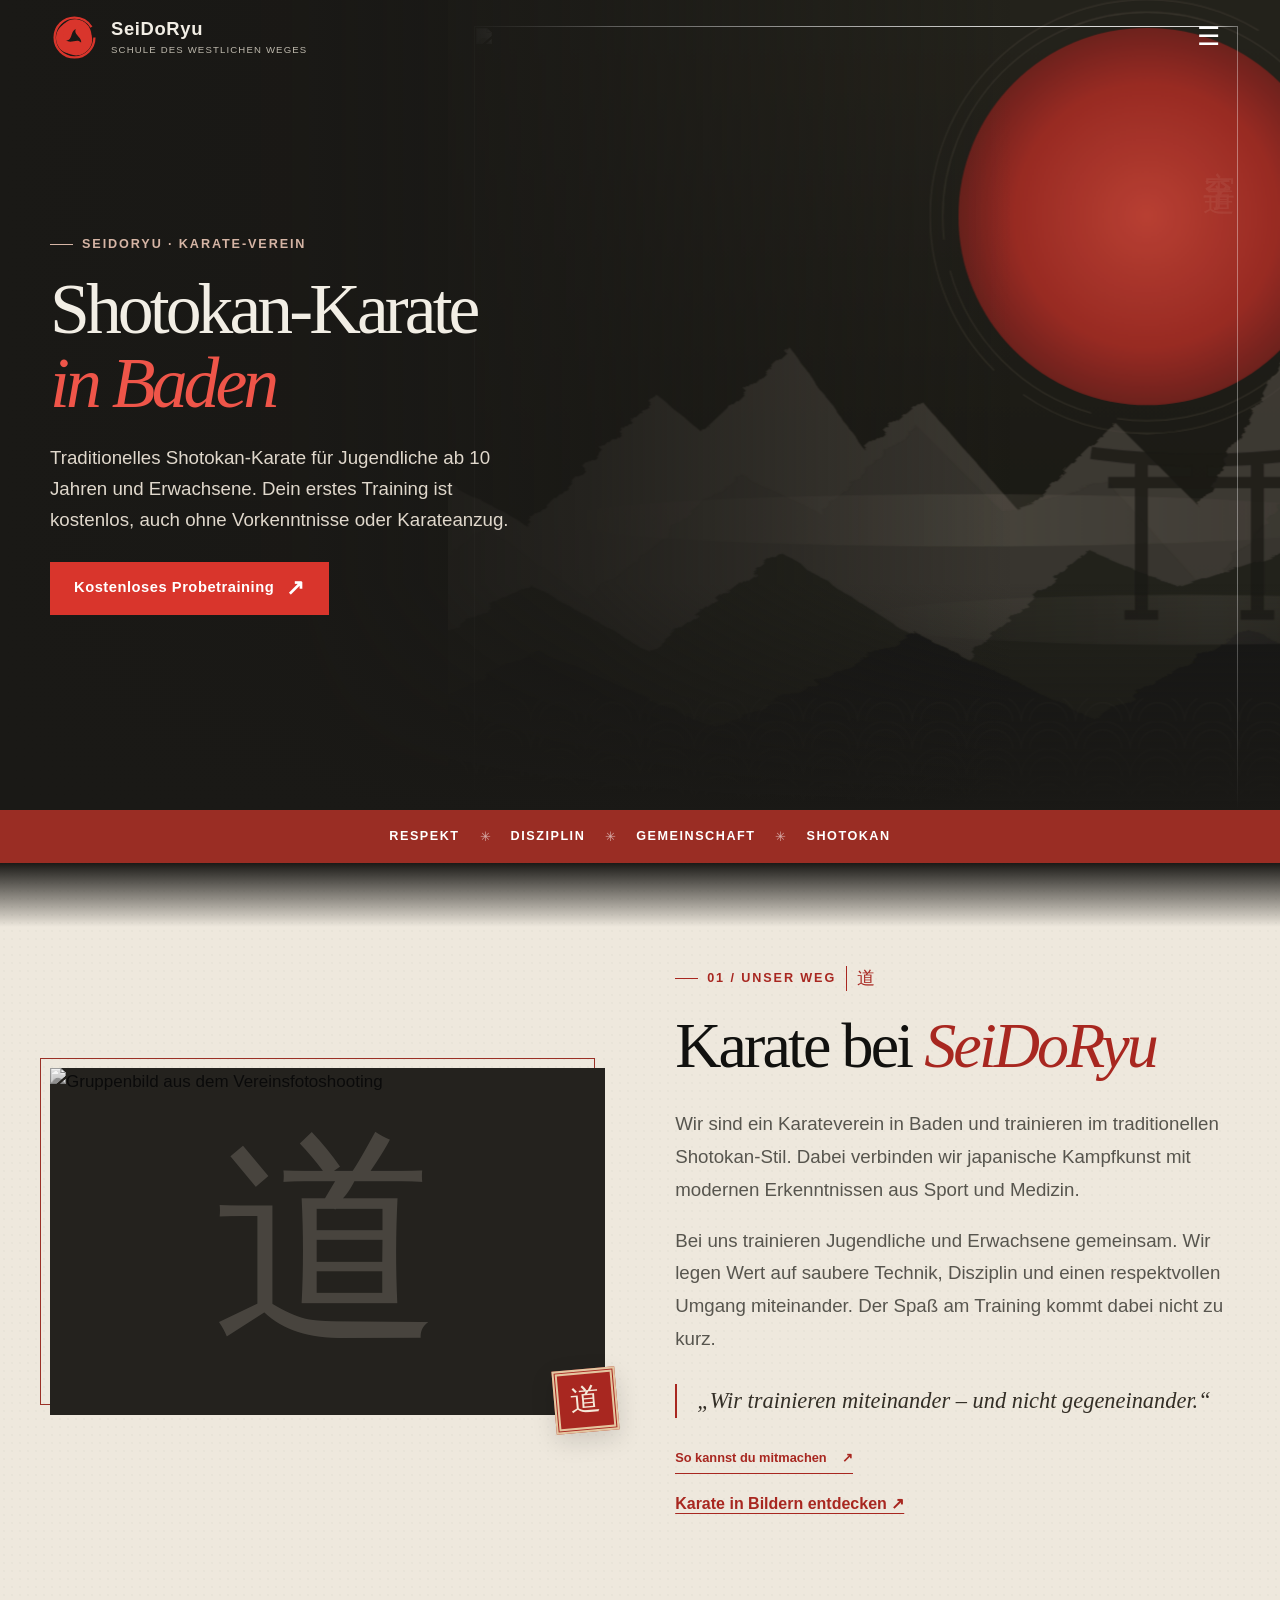
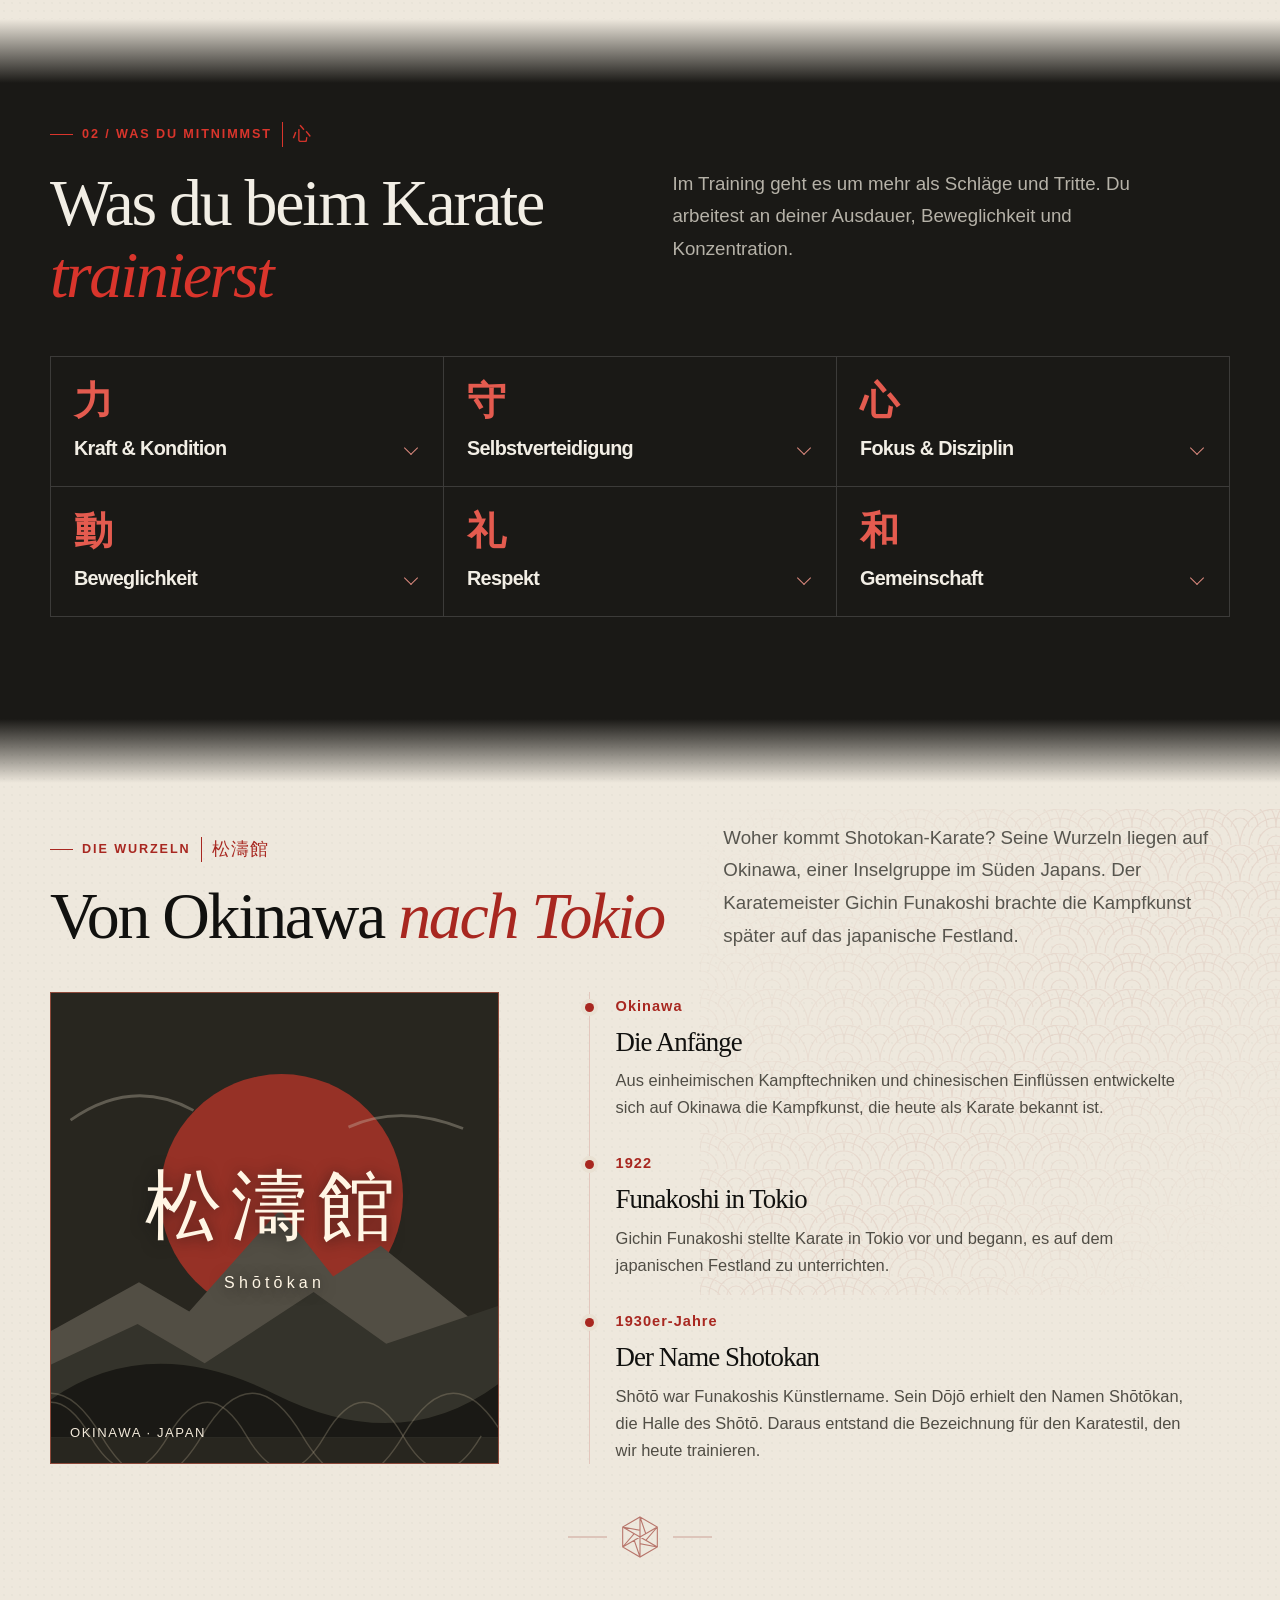
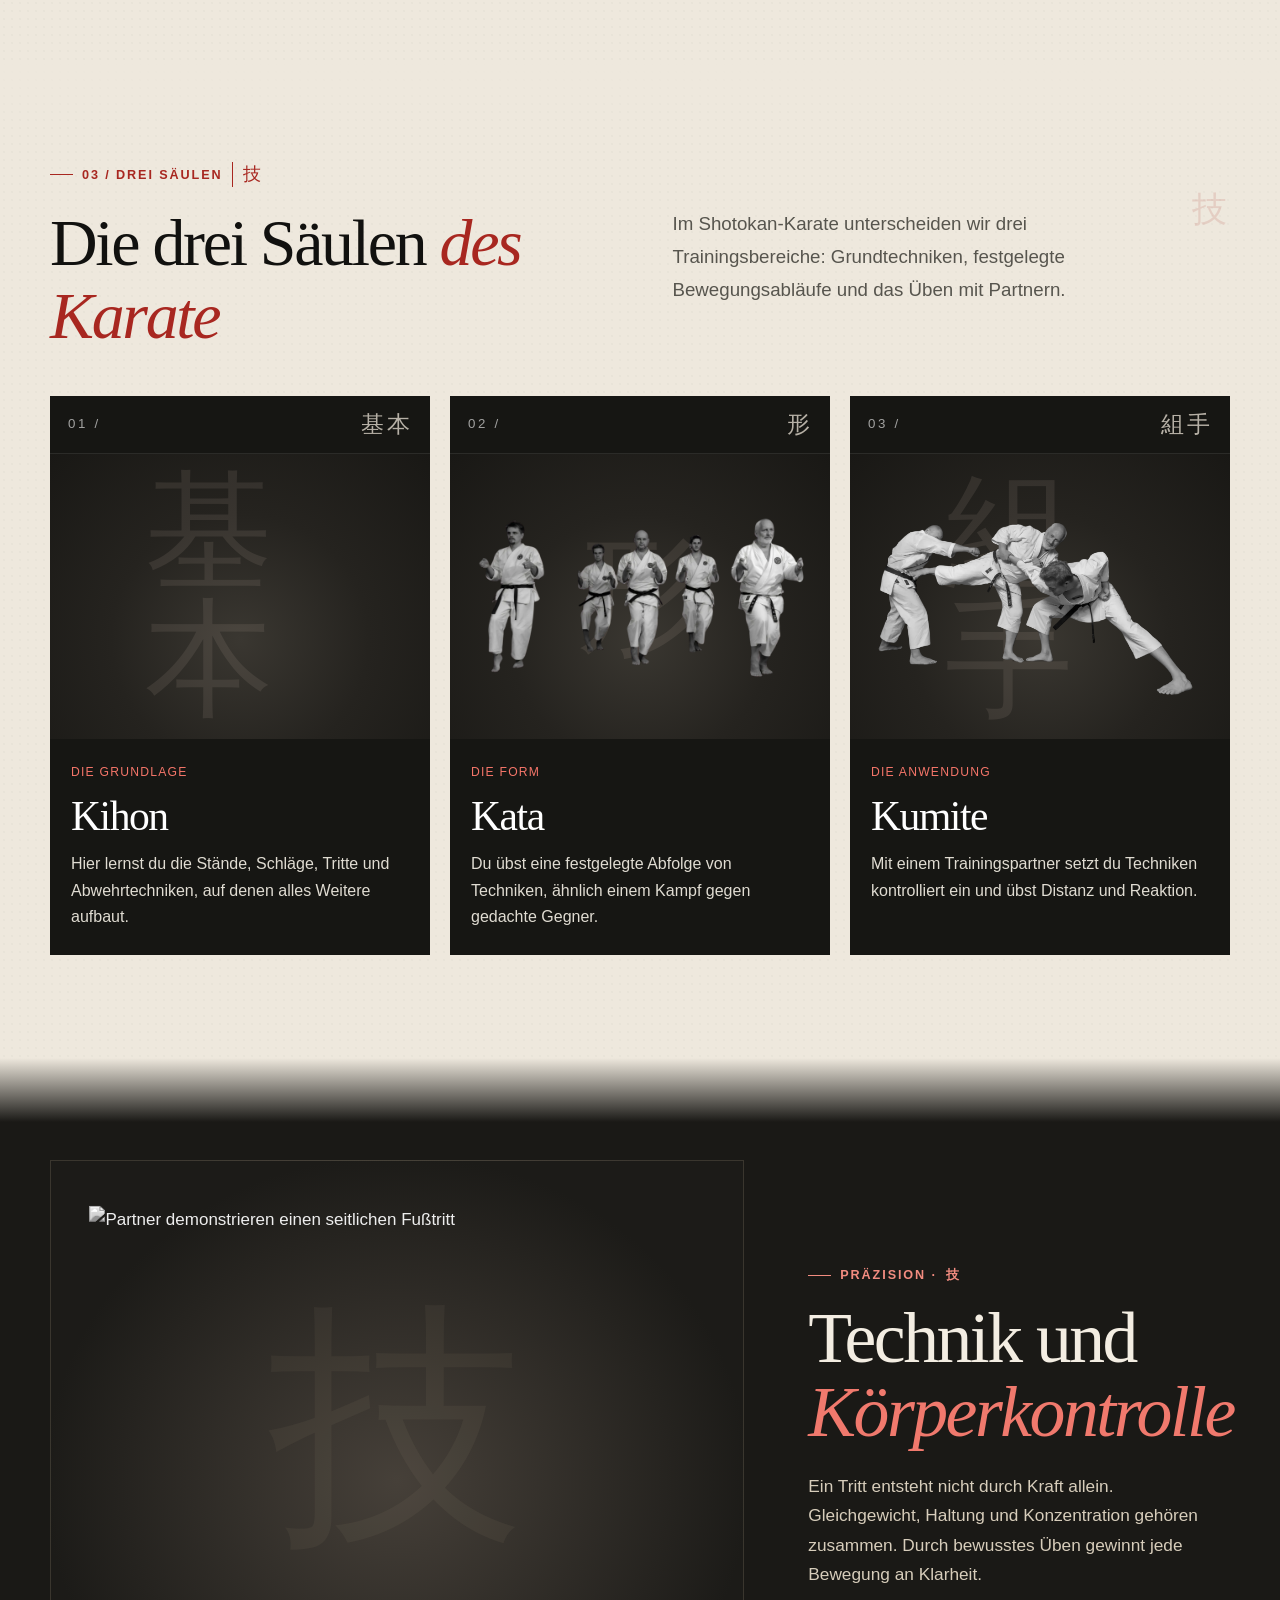
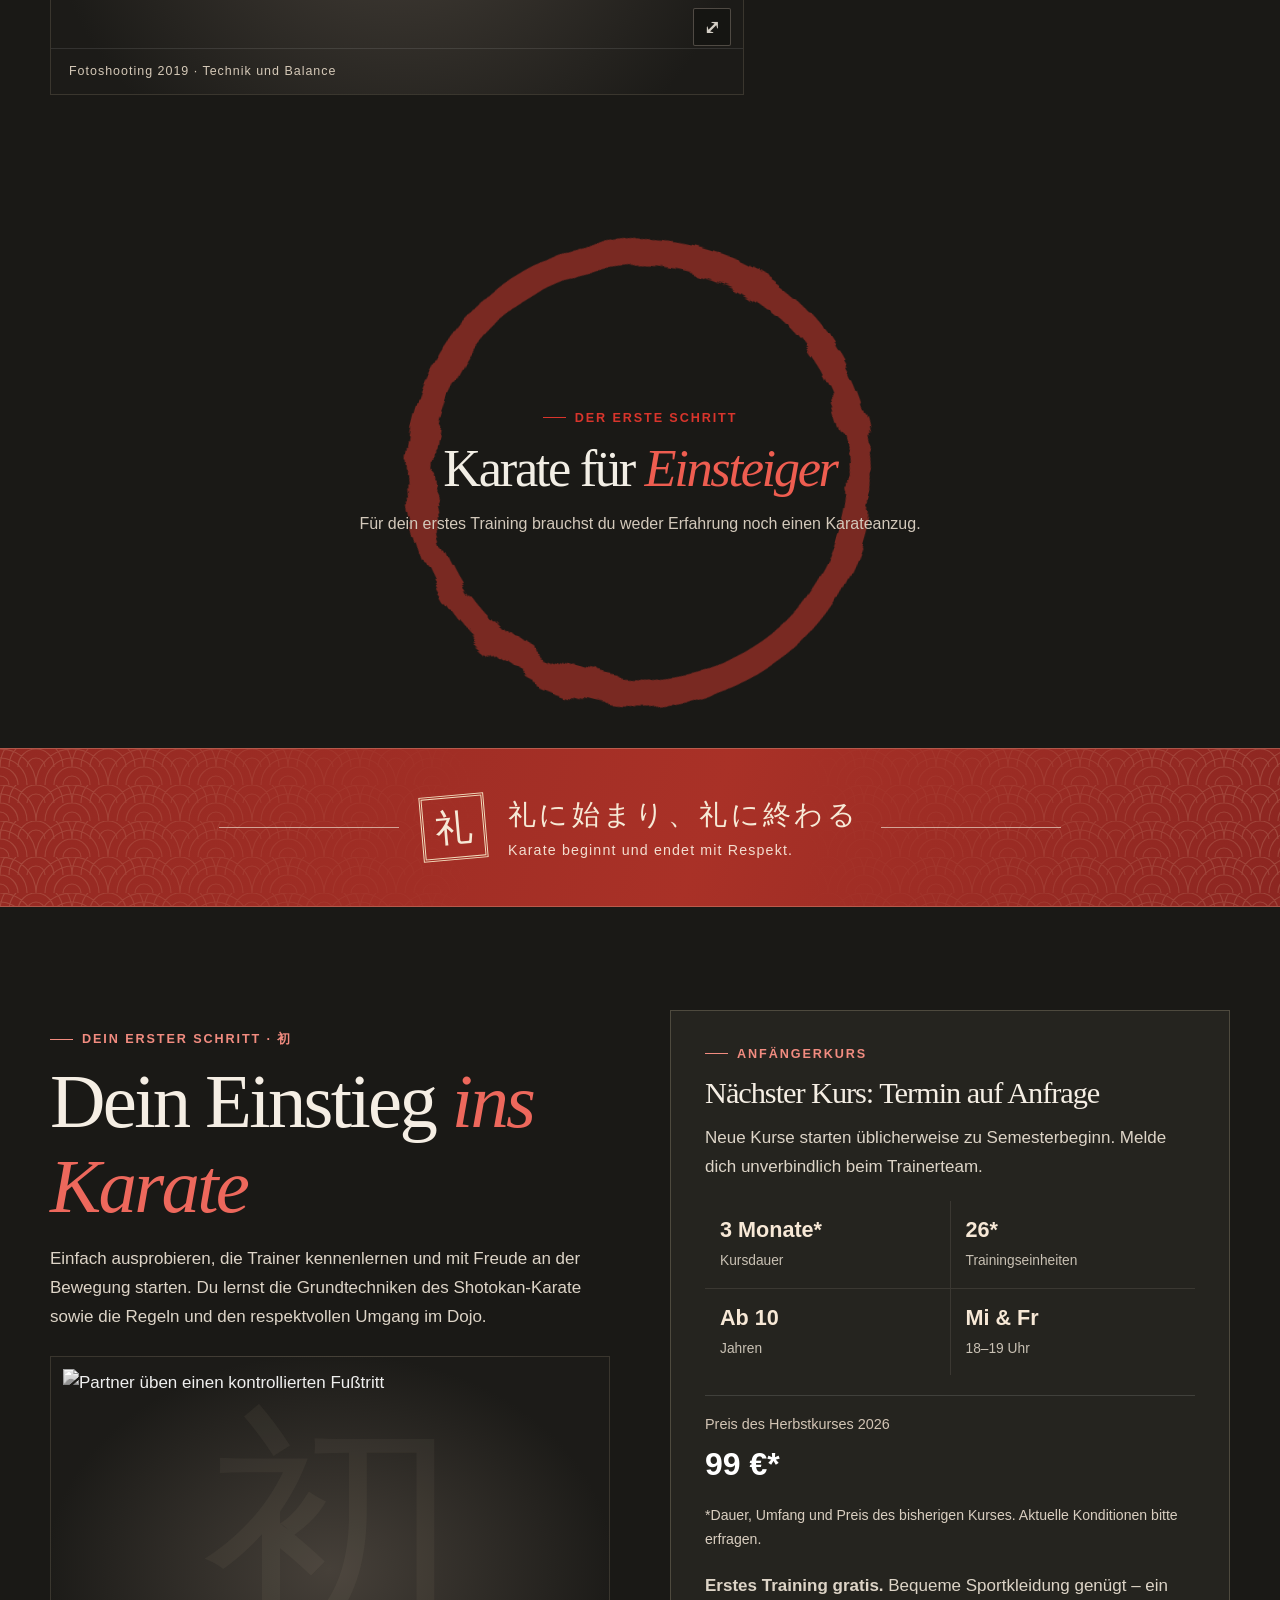
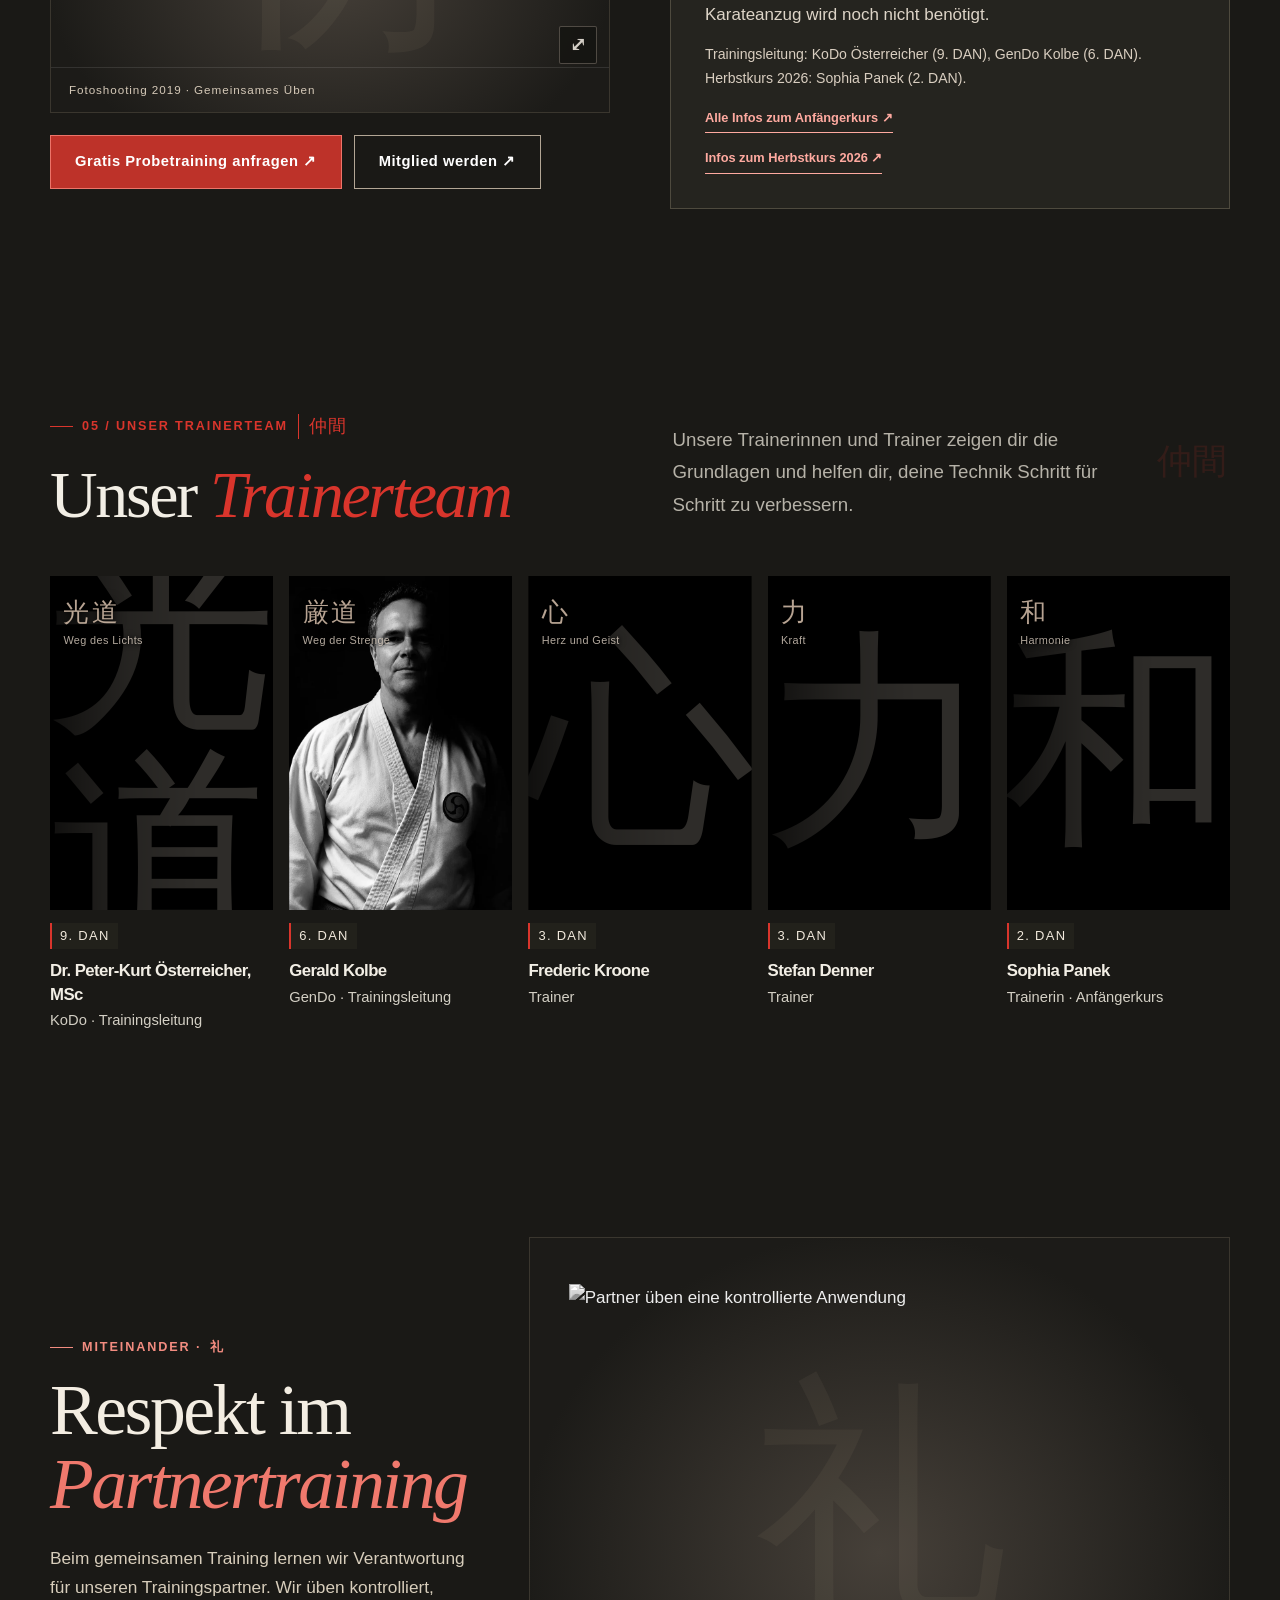
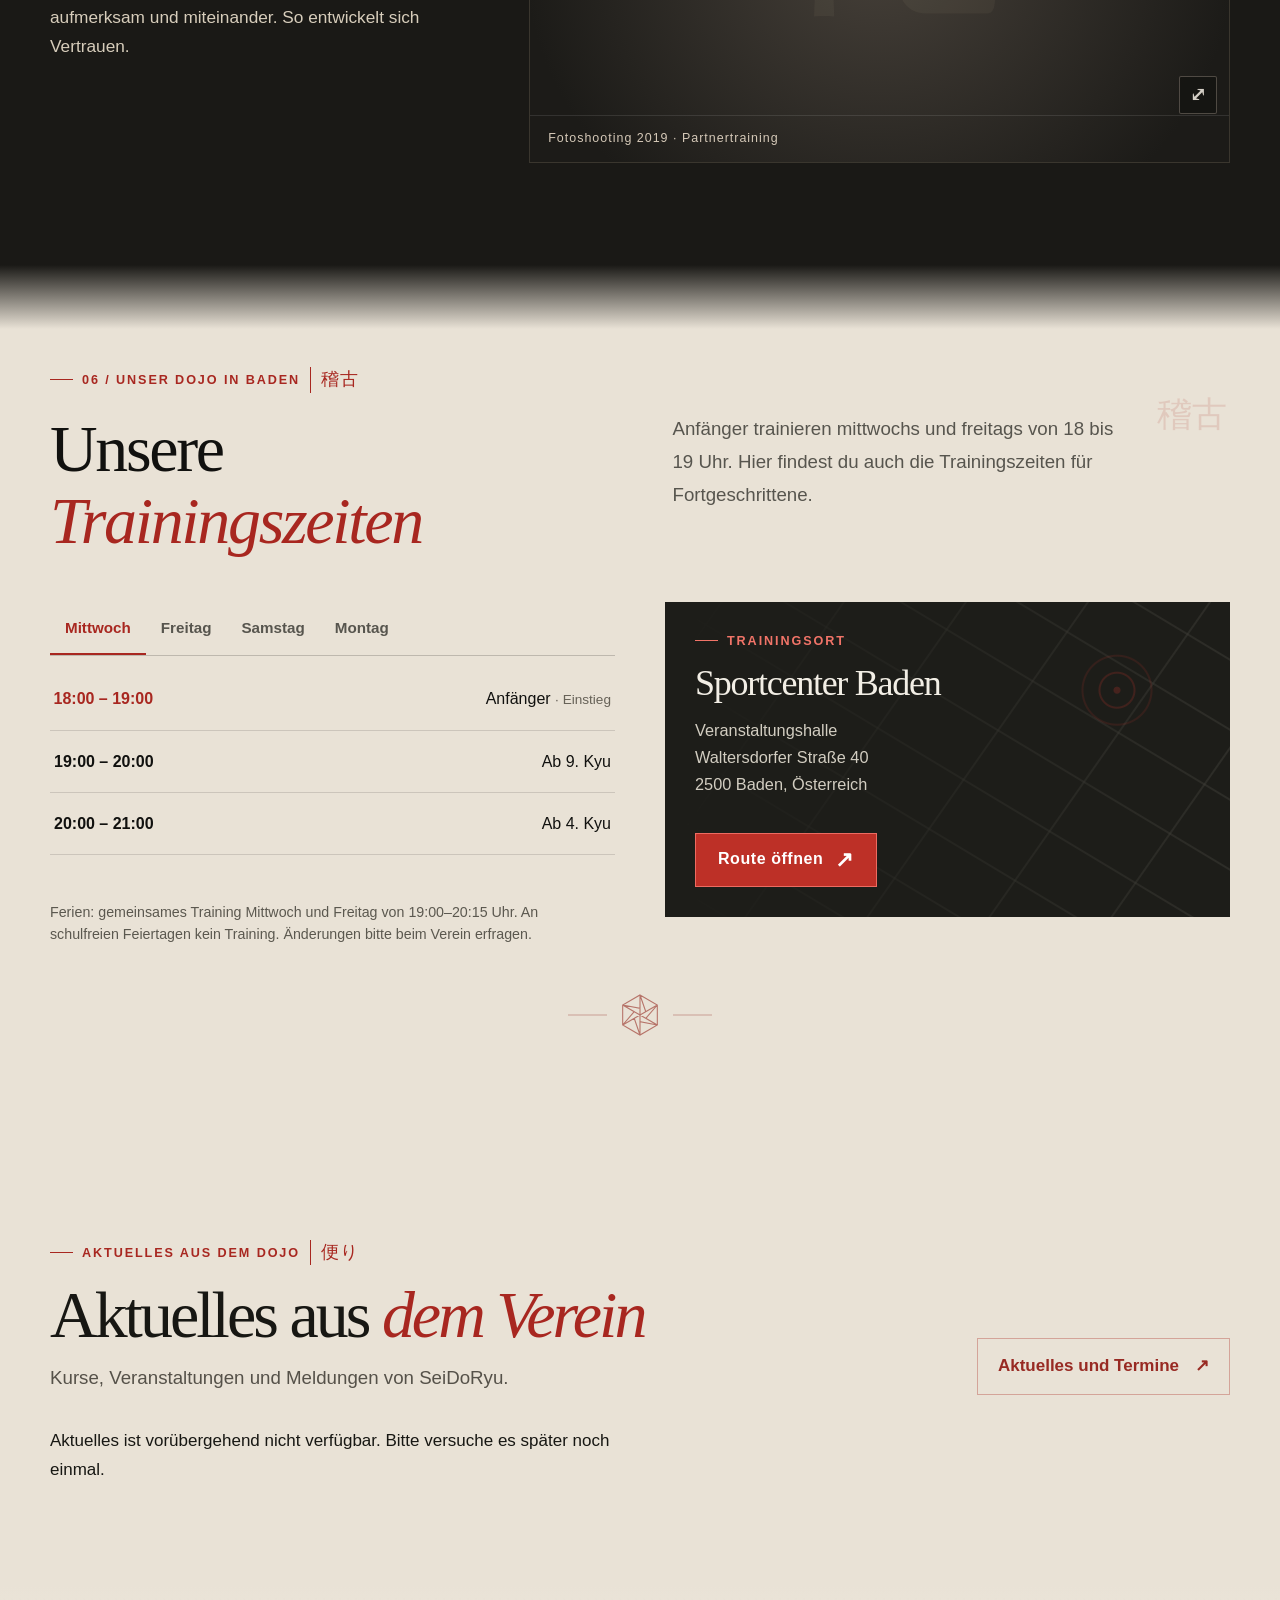
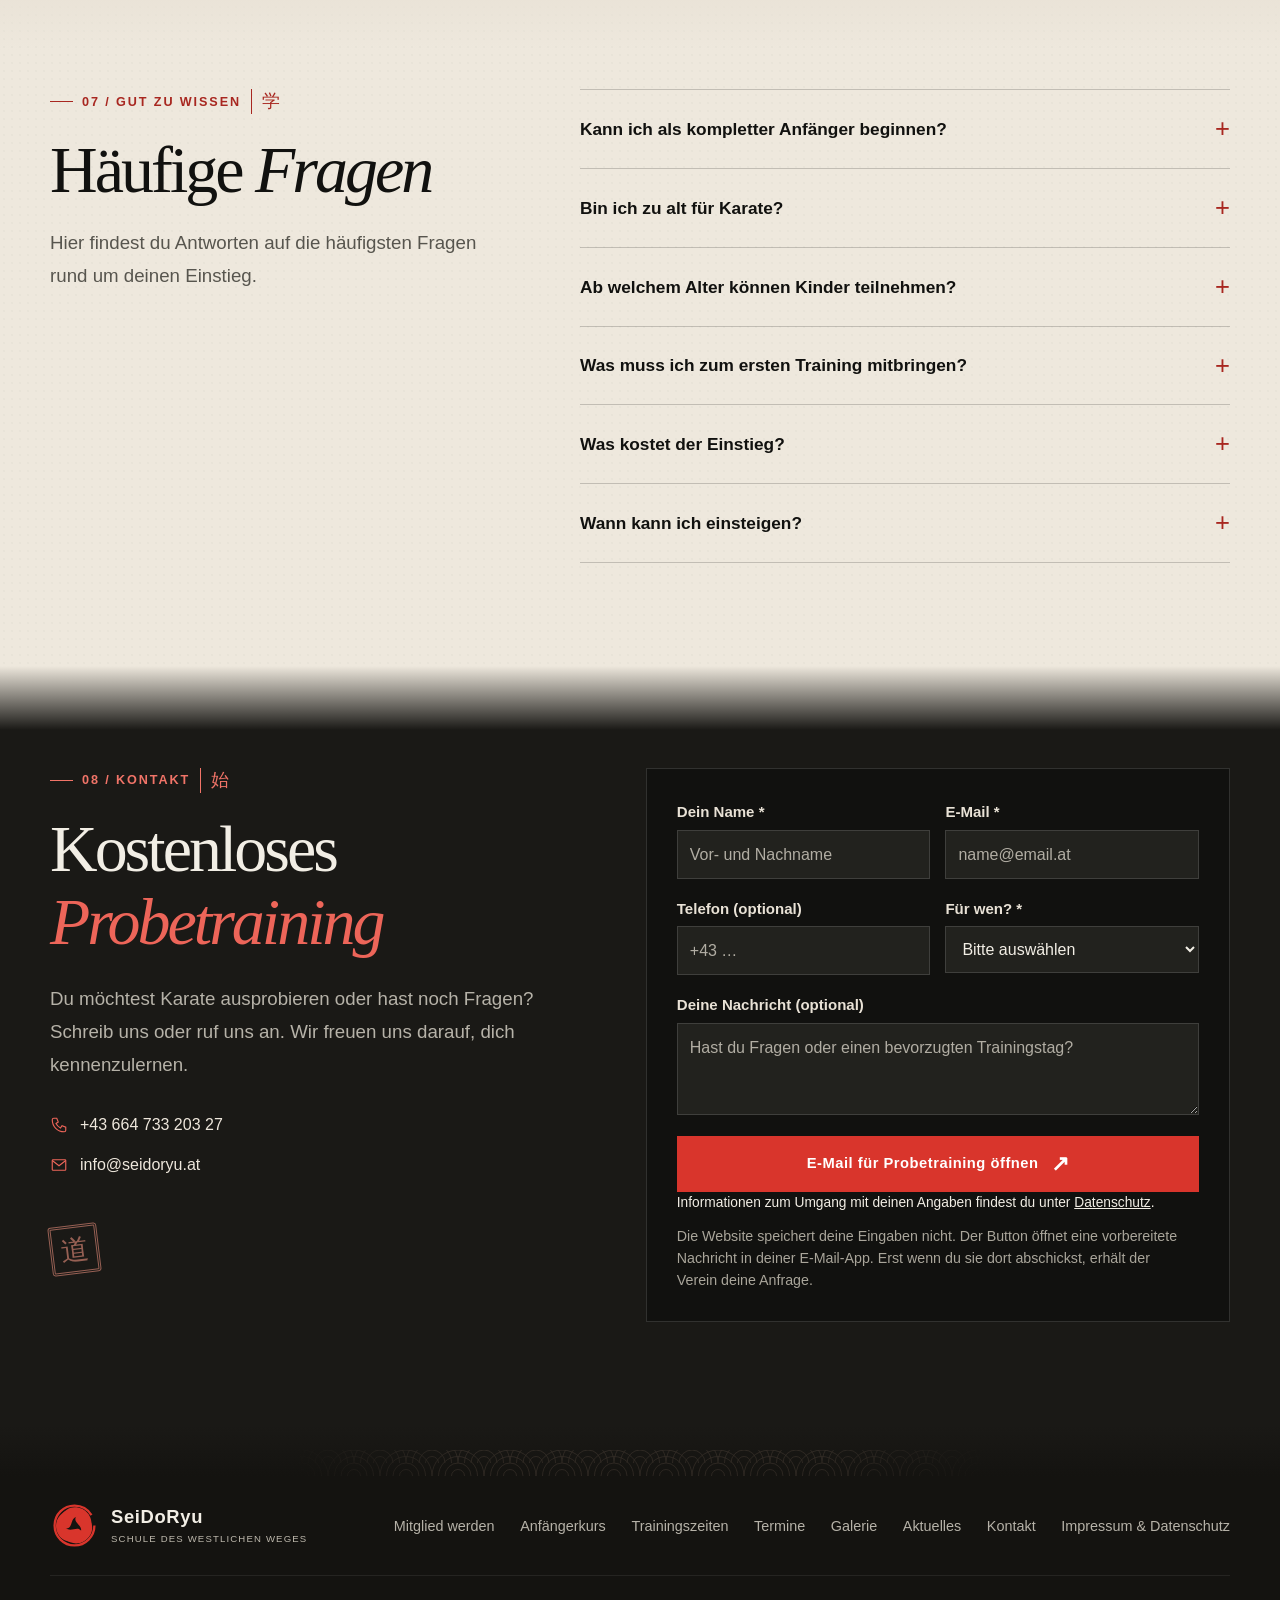
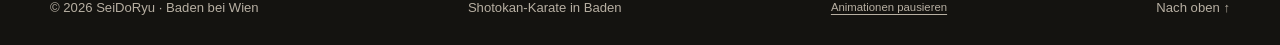
==== commit ebc3fadc: "Einheitliche Bildsignaturen mit deutscher Bedeutung bei allen Trainern" ====
--- a/seidoryu/index.html
+++ b/seidoryu/index.html
@@ -594,7 +594,7 @@
 <section id="story-praezision" class="story-scene calm-surface" style="--calm-bg:#1a1916;--calm-prev:#eee8dd"><div class="wrap scene-layout"><figure class="scene-image" data-kanji="技"><img src="/seidoryu/media.php?f=michael-benni-kumite-5.jpg" alt="Partner demonstrieren einen seitlichen Fußtritt" width="1280" height="853" decoding="async" loading="lazy"><figcaption>Fotoshooting 2019 · Technik und Balance</figcaption></figure><div class="scene-copy"><div class="eyebrow">Präzision · <span lang="ja">技</span></div><h2>Technik und <em>Körperkontrolle</em></h2><p>Ein Tritt entsteht nicht durch Kraft allein. Gleichgewicht, Haltung und Konzentration gehören zusammen. Durch bewusstes Üben gewinnt jede Bewegung an Klarheit.</p></div></div></section><section class="manifesto reveal calm-surface" aria-label="Unser Leitgedanke" style="--calm-bg:#1a1916;--calm-prev:#1a1916"><svg class="enso" viewBox="0 0 500 500" aria-hidden="true"><defs><filter id="brush"><feTurbulence type="fractalNoise" baseFrequency=".025" numOctaves="3" result="n"/><feDisplacementMap in="SourceGraphic" in2="n" scale="18"/></filter></defs><circle cx="250" cy="250" r="204" fill="none" stroke="#b9342b" stroke-width="24" stroke-linecap="round" transform="rotate(-59 250 250)" filter="url(#brush)"/></svg><div class="wrap"><div class="eyebrow">Der erste Schritt</div><h2>Karate für <em>Einsteiger</em></h2><p>Für dein erstes Training brauchst du weder Erfahrung noch einen Karateanzug.</p></div></section>
 <div class="japan-interlude"><div class="japan-pattern" aria-hidden="true"></div><div class="japan-interlude-inner"><span class="interlude-line" aria-hidden="true"></span><span class="interlude-seal" lang="ja" aria-hidden="true">礼</span><div class="interlude-word"><span lang="ja">礼に始まり、礼に終わる</span><small>Karate beginnt und endet mit Respekt.</small></div><span class="interlude-line" aria-hidden="true"></span></div></div>
 <section class="join-section calm-surface" id="einsteigen" style="--calm-bg:#1a1916;--calm-prev:#1a1916"><span id="kurs" aria-hidden="true"></span><div class="wrap join-grid"><div><div class="eyebrow">Dein erster Schritt · 初</div><h2>Dein Einstieg <em>ins Karate</em></h2><p>Einfach ausprobieren, die Trainer kennenlernen und mit Freude an der Bewegung starten. Du lernst die Grundtechniken des Shotokan-Karate sowie die Regeln und den respektvollen Umgang im Dojo.</p><figure class="scene-image join-shooting" data-kanji="初"><img src="/seidoryu/media.php?f=frederic-nicki-kumite-4.jpg" alt="Partner üben einen kontrollierten Fußtritt" width="1280" height="853" decoding="async" loading="lazy"><figcaption>Fotoshooting 2019 · Gemeinsames Üben</figcaption></figure><div class="join-actions"><a class="btn" href="/seidoryu/kontakt/?anliegen=probetraining">Gratis Probetraining anfragen ↗</a><a class="btn outline" href="/seidoryu/mitgliedschaft/">Mitglied werden ↗</a></div></div><div class="join-course"><div class="eyebrow">Anfängerkurs</div><h3 data-course="title">Nächster Kurs: Termin auf Anfrage</h3><p data-course="intro">Neue Kurse starten üblicherweise zu Semesterbeginn. Melde dich unverbindlich beim Trainerteam.</p><div class="course-facts"><div><strong data-course="duration">3 Monate*</strong><span>Kursdauer</span></div><div><strong data-course="units">26*</strong><span>Trainingseinheiten</span></div><div><strong>Ab 10</strong><span>Jahren</span></div><div><strong data-course="times">Mi &amp; Fr</strong><span data-course="hours">18–19 Uhr</span></div></div><div class="join-price"><small data-course="priceLabel">Preis des Herbstkurses 2026</small><strong data-course="price">99 €*</strong><p class="join-note" data-course="priceNote">*Dauer, Umfang und Preis des bisherigen Kurses. Aktuelle Konditionen bitte erfragen.</p></div><p><strong>Erstes Training gratis.</strong> Bequeme Sportkleidung genügt – ein Karateanzug wird noch nicht benötigt.</p><p class="join-note">Trainingsleitung: KoDo Österreicher (9. DAN), GenDo Kolbe (6. DAN). Herbstkurs 2026: Sophia Panek (2. DAN).</p><a class="text-link course-details-link" href="/seidoryu/karate-anfaengerkurs/">Alle Infos zum Anfängerkurs ↗</a><a class="text-link" data-course-flyer href="/seidoryu/blog/artikel.html?beitrag=anfaengerkurs-herbst-2026">Infos zum Herbstkurs 2026 ↗</a></div></div></section>
-<section id="team" class="team section-pad calm-surface" data-japan-scene="仲間" style="--calm-bg:#1a1916;--calm-prev:#1a1916"><div class="japan-watermark" lang="ja" aria-hidden="true">仲間</div><div class="japan-side" aria-hidden="true"><span lang="ja">仲間</span><span>Nakama · Gemeinschaft</span></div><div class="wrap"><div class="section-head reveal"><div><div class="eyebrow">05 / Unser Trainerteam <span class="chapter-kanji" lang="ja" aria-hidden="true">仲間</span></div><h2>Unser <em>Trainerteam</em></h2></div><p class="lead">Unsere Trainerinnen und Trainer zeigen dir die Grundlagen und helfen dir, deine Technik Schritt für Schritt zu verbessern.</p></div><div class="team-grid"><article class="trainer reveal"><div class="trainer-photo image-bg" data-kanji="光道"><img src="/seidoryu/media.php?f=Kodo.jpg" alt="Trainerporträt" width="667" height="1000" decoding="async" loading="lazy" onerror="this.hidden=true"><span class="portrait-shadow" aria-hidden="true"></span><span class="portrait-kanji has-translation"><span lang="ja">光道</span><span class="portrait-translation" lang="de">Weg des Lichts</span></span></div><span class="dan">9. DAN</span><h3>Dr. Peter-Kurt Österreicher, MSc</h3><p>KoDo · Trainingsleitung</p></article><article class="trainer reveal" style="--delay:65ms"><div class="trainer-photo image-bg" data-kanji="厳道"><img src="gerald-kolbe(1).webp" alt="Gerald Kolbe – Trainerporträt" width="667" height="1000" decoding="async" loading="lazy" onerror="if(!this.dataset.fallback){this.dataset.fallback=1;this.src='/seidoryu/media.php?f=Gendo-1.jpg';this.closest('.trainer-photo').classList.add('portrait-fallback')}else{this.hidden=true}"><span class="portrait-shadow" aria-hidden="true"></span><span class="portrait-kanji has-translation"><span lang="ja">厳道</span><span class="portrait-translation" lang="de">Weg der Strenge</span></span></div><span class="dan">6. DAN</span><h3>Gerald Kolbe</h3><p>GenDo · Trainingsleitung</p></article><article class="trainer reveal" style="--delay:130ms"><div class="trainer-photo image-bg" data-kanji="心"><img src="/seidoryu/media.php?f=Frederic.jpg" alt="Trainerporträt" width="667" height="1000" decoding="async" loading="lazy" onerror="this.hidden=true"><span class="portrait-shadow" aria-hidden="true"></span><span class="portrait-kanji" lang="ja" aria-hidden="true">心</span></div><span class="dan">3. DAN</span><h3>Frederic Kroone</h3><p>Trainer</p><div class="trainer-meaning"><span class="meaning-text">Herz und Geist</span></div></article><article class="trainer reveal" style="--delay:195ms"><div class="trainer-photo image-bg" data-kanji="力"><img src="/seidoryu/media.php?f=Stefan-4.jpg" alt="Trainerporträt" width="667" height="1000" decoding="async" loading="lazy" onerror="this.hidden=true"><span class="portrait-shadow" aria-hidden="true"></span><span class="portrait-kanji" lang="ja" aria-hidden="true">力</span></div><span class="dan">3. DAN</span><h3>Stefan Denner</h3><p>Trainer</p><div class="trainer-meaning"><span class="meaning-text">Kraft</span></div></article><article class="trainer reveal" style="--delay:260ms"><div class="trainer-photo image-bg" data-kanji="和"><img src="/seidoryu/media.php?f=Sophia.jpg" alt="Trainerinnenporträt" width="667" height="1000" decoding="async" loading="lazy" onerror="this.hidden=true"><span class="portrait-shadow" aria-hidden="true"></span><span class="portrait-kanji" lang="ja" aria-hidden="true">和</span></div><span class="dan">2. DAN</span><h3>Sophia Panek</h3><p>Trainerin · Anfängerkurs</p><div class="trainer-meaning"><span class="meaning-text">Harmonie</span></div></article></div></div></section>
+<section id="team" class="team section-pad calm-surface" data-japan-scene="仲間" style="--calm-bg:#1a1916;--calm-prev:#1a1916"><div class="japan-watermark" lang="ja" aria-hidden="true">仲間</div><div class="japan-side" aria-hidden="true"><span lang="ja">仲間</span><span>Nakama · Gemeinschaft</span></div><div class="wrap"><div class="section-head reveal"><div><div class="eyebrow">05 / Unser Trainerteam <span class="chapter-kanji" lang="ja" aria-hidden="true">仲間</span></div><h2>Unser <em>Trainerteam</em></h2></div><p class="lead">Unsere Trainerinnen und Trainer zeigen dir die Grundlagen und helfen dir, deine Technik Schritt für Schritt zu verbessern.</p></div><div class="team-grid"><article class="trainer reveal"><div class="trainer-photo image-bg" data-kanji="光道"><img src="/seidoryu/media.php?f=Kodo.jpg" alt="Trainerporträt" width="667" height="1000" decoding="async" loading="lazy" onerror="this.hidden=true"><span class="portrait-shadow" aria-hidden="true"></span><span class="portrait-kanji has-translation"><span lang="ja">光道</span><span class="portrait-translation" lang="de">Weg des Lichts</span></span></div><span class="dan">9. DAN</span><h3>Dr. Peter-Kurt Österreicher, MSc</h3><p>KoDo · Trainingsleitung</p></article><article class="trainer reveal" style="--delay:65ms"><div class="trainer-photo image-bg" data-kanji="厳道"><img src="gerald-kolbe(1).webp" alt="Gerald Kolbe – Trainerporträt" width="667" height="1000" decoding="async" loading="lazy" onerror="if(!this.dataset.fallback){this.dataset.fallback=1;this.src='/seidoryu/media.php?f=Gendo-1.jpg';this.closest('.trainer-photo').classList.add('portrait-fallback')}else{this.hidden=true}"><span class="portrait-shadow" aria-hidden="true"></span><span class="portrait-kanji has-translation"><span lang="ja">厳道</span><span class="portrait-translation" lang="de">Weg der Strenge</span></span></div><span class="dan">6. DAN</span><h3>Gerald Kolbe</h3><p>GenDo · Trainingsleitung</p></article><article class="trainer reveal" style="--delay:130ms"><div class="trainer-photo image-bg" data-kanji="心"><img src="/seidoryu/media.php?f=Frederic.jpg" alt="Trainerporträt" width="667" height="1000" decoding="async" loading="lazy" onerror="this.hidden=true"><span class="portrait-shadow" aria-hidden="true"></span><span class="portrait-kanji has-translation"><span lang="ja">心</span><span class="portrait-translation" lang="de">Herz und Geist</span></span></div><span class="dan">3. DAN</span><h3>Frederic Kroone</h3><p>Trainer</p></article><article class="trainer reveal" style="--delay:195ms"><div class="trainer-photo image-bg" data-kanji="力"><img src="/seidoryu/media.php?f=Stefan-4.jpg" alt="Trainerporträt" width="667" height="1000" decoding="async" loading="lazy" onerror="this.hidden=true"><span class="portrait-shadow" aria-hidden="true"></span><span class="portrait-kanji has-translation"><span lang="ja">力</span><span class="portrait-translation" lang="de">Kraft</span></span></div><span class="dan">3. DAN</span><h3>Stefan Denner</h3><p>Trainer</p></article><article class="trainer reveal" style="--delay:260ms"><div class="trainer-photo image-bg" data-kanji="和"><img src="/seidoryu/media.php?f=Sophia.jpg" alt="Trainerinnenporträt" width="667" height="1000" decoding="async" loading="lazy" onerror="this.hidden=true"><span class="portrait-shadow" aria-hidden="true"></span><span class="portrait-kanji has-translation"><span lang="ja">和</span><span class="portrait-translation" lang="de">Harmonie</span></span></div><span class="dan">2. DAN</span><h3>Sophia Panek</h3><p>Trainerin · Anfängerkurs</p></article></div></div></section>
 <section id="story-miteinander" class="story-scene scene-inverse calm-surface" style="--calm-bg:#1a1916;--calm-prev:#1a1916"><div class="wrap scene-layout"><figure class="scene-image" data-kanji="礼"><img src="/seidoryu/media.php?f=benni-michael-kumite-2.jpg" alt="Partner üben eine kontrollierte Anwendung" width="1280" height="825" decoding="async" loading="lazy"><figcaption>Fotoshooting 2019 · Partnertraining</figcaption></figure><div class="scene-copy"><div class="eyebrow">Miteinander · <span lang="ja">礼</span></div><h2>Respekt im <em>Partnertraining</em></h2><p>Beim gemeinsamen Training lernen wir Verantwortung für unseren Trainingspartner. Wir üben kontrolliert, aufmerksam und miteinander. So entwickelt sich Vertrauen.</p></div></div></section><section id="training" class="schedule light section-pad calm-surface" data-japan-scene="稽古" style="--calm-bg:#e9e2d6;--calm-prev:#1a1916"><div class="japan-watermark" lang="ja" aria-hidden="true">稽古</div><div class="japan-side" aria-hidden="true"><span lang="ja">稽古</span><span>Keiko · Übung</span></div><div class="wrap"><div class="section-head reveal"><div><div class="eyebrow">06 / Unser Dojo in Baden <span class="chapter-kanji" lang="ja" aria-hidden="true">稽古</span></div><h2>Unsere <em class="heading-word">Trainingszeiten</em></h2></div><p class="lead">Anfänger trainieren mittwochs und freitags von 18 bis 19 Uhr. Hier findest du auch die Trainingszeiten für Fortgeschrittene.</p></div><div class="schedule-grid"><div class="reveal"><div class="tabs" role="tablist" aria-label="Trainingstag"><button id="tab-mi" role="tab" aria-controls="panel-mi" aria-selected="true" tabindex="0" data-day="mi">Mittwoch</button><button id="tab-fr" role="tab" aria-controls="panel-fr" aria-selected="false" tabindex="-1" data-day="fr">Freitag</button><button id="tab-sa" role="tab" aria-controls="panel-sa" aria-selected="false" tabindex="-1" data-day="sa">Samstag</button><button id="tab-mo" role="tab" aria-controls="panel-mo" aria-selected="false" tabindex="-1" data-day="mo">Montag</button></div><div id="panel-mi" role="tabpanel" aria-labelledby="tab-mi" class="time-panel"><div class="time-row highlight"><strong>18:00 – 19:00</strong><div>Anfänger <span class="small">· Einstieg</span></div></div><div class="time-row"><strong>19:00 – 20:00</strong><div>Ab 9. Kyu</div></div><div class="time-row"><strong>20:00 – 21:00</strong><div>Ab 4. Kyu</div></div></div><div id="panel-fr" role="tabpanel" aria-labelledby="tab-fr" class="time-panel" hidden><div class="time-row highlight"><strong>18:00 – 19:00</strong><div>Anfänger <span class="small">· Einstieg</span></div></div><div class="time-row"><strong>19:00 – 20:00</strong><div>Ab 9. Kyu</div></div><div class="time-row"><strong>20:00 – 21:00</strong><div>Ab 4. Kyu</div></div></div><div id="panel-sa" role="tabpanel" aria-labelledby="tab-sa" class="time-panel" hidden><div class="time-row"><strong>16:00 – 18:00</strong><div>Freies Training</div></div></div><div id="panel-mo" role="tabpanel" aria-labelledby="tab-mo" class="time-panel" hidden><div class="time-row"><strong>19:30 – 21:00</strong><div>Kampftraining</div></div><p class="schedule-note">Nur nach Einladung der Trainer. Ort: BG Biondekgasse, kleiner Turnsaal, Biondekgasse 6, Baden.</p></div><p class="schedule-note">Ferien: gemeinsames Training Mittwoch und Freitag von 19:00–20:15 Uhr. An schulfreien Feiertagen kein Training. Änderungen bitte beim Verein erfragen.</p></div><div class="address-card reveal" style="--delay:130ms"><div><div class="eyebrow">Trainingsort</div><h3>Sportcenter Baden</h3><p>Veranstaltungshalle<br>Waltersdorfer Straße 40<br>2500 Baden, Österreich</p></div><a class="btn outline route-btn" href="https://www.google.com/maps/search/?api=1&query=Sportcenter+Baden+Waltersdorfer+Stra%C3%9Fe+40+2500+Baden" target="_blank" rel="noopener">Route öffnen <span class="arrow">↗</span></a></div></div></div></section>
 <section class="news-section calm-surface" id="aktuelles" style="--calm-bg:#e9e2d6;--calm-prev:#e9e2d6"><div class="wrap"><div class="news-intro"><div><div class="eyebrow">Aktuelles aus dem Dojo <span class="chapter-kanji" lang="ja" aria-hidden="true">便り</span></div><h2>Aktuelles aus <em>dem Verein</em></h2><p class="lead">Kurse, Veranstaltungen und Meldungen von SeiDoRyu.</p></div><a class="news-all" href="/seidoryu/blog/">Aktuelles und Termine <span aria-hidden="true">↗</span></a></div><div class="news-grid" id="news-preview-list"></div></div></section>
 <section class="light paper-texture section-pad calm-surface" id="fragen" data-japan-scene="学" style="--calm-bg:#eee8dd;--calm-prev:#e9e2d6"><div class="japan-watermark" lang="ja" aria-hidden="true">学</div><div class="japan-side" aria-hidden="true"><span lang="ja">学</span><span>Lernen</span></div><div class="wrap faq-grid"><div class="reveal"><div class="eyebrow">07 / Gut zu wissen <span class="chapter-kanji" lang="ja" aria-hidden="true">学</span></div><h2>Häufige <em>Fragen</em></h2><p class="lead">Hier findest du Antworten auf die häufigsten Fragen rund um deinen Einstieg.</p></div><div class="faq-list reveal" style="--delay:100ms"><details><summary>Kann ich als kompletter Anfänger beginnen?</summary><p>Ja. Die Anfängerkurse sind für Menschen ohne Karate-Erfahrung gedacht. Du lernst die Grundtechniken von Anfang an.</p></details><details><summary>Bin ich zu alt für Karate?</summary><p>Auch als Erwachsener kannst du jederzeit anfangen, sobald ein Einstieg in den Anfängerkurs möglich ist. Bei individuellen gesundheitlichen Einschränkungen sprich bitte vor dem Training mit dem Trainerteam und kläre bei Bedarf ärztlich ab, was für dich geeignet ist.</p></details><details><summary>Ab welchem Alter können Kinder teilnehmen?</summary><p>Der Anfängerkurs ist ab dem vollendeten 10. Lebensjahr möglich.</p></details><details><summary>Was muss ich zum ersten Training mitbringen?</summary><p>Leichte, bequeme Sportbekleidung reicht für den Anfang. Ein Karateanzug ist zum Kennenlernen nicht notwendig.</p></details><details><summary>Was kostet der Einstieg?</summary><p>Das erste Training ist kostenlos. Die aktuellen Kursgebühren und Termine erfährst du direkt beim Verein.</p></details><details><summary>Wann kann ich einsteigen?</summary><p>Neue Anfängerkurse finden üblicherweise zu Semesterbeginn statt. Frage unverbindlich an, damit das Trainerteam dir den nächsten Einstiegstermin nennen kann.</p></details></div></div></section>
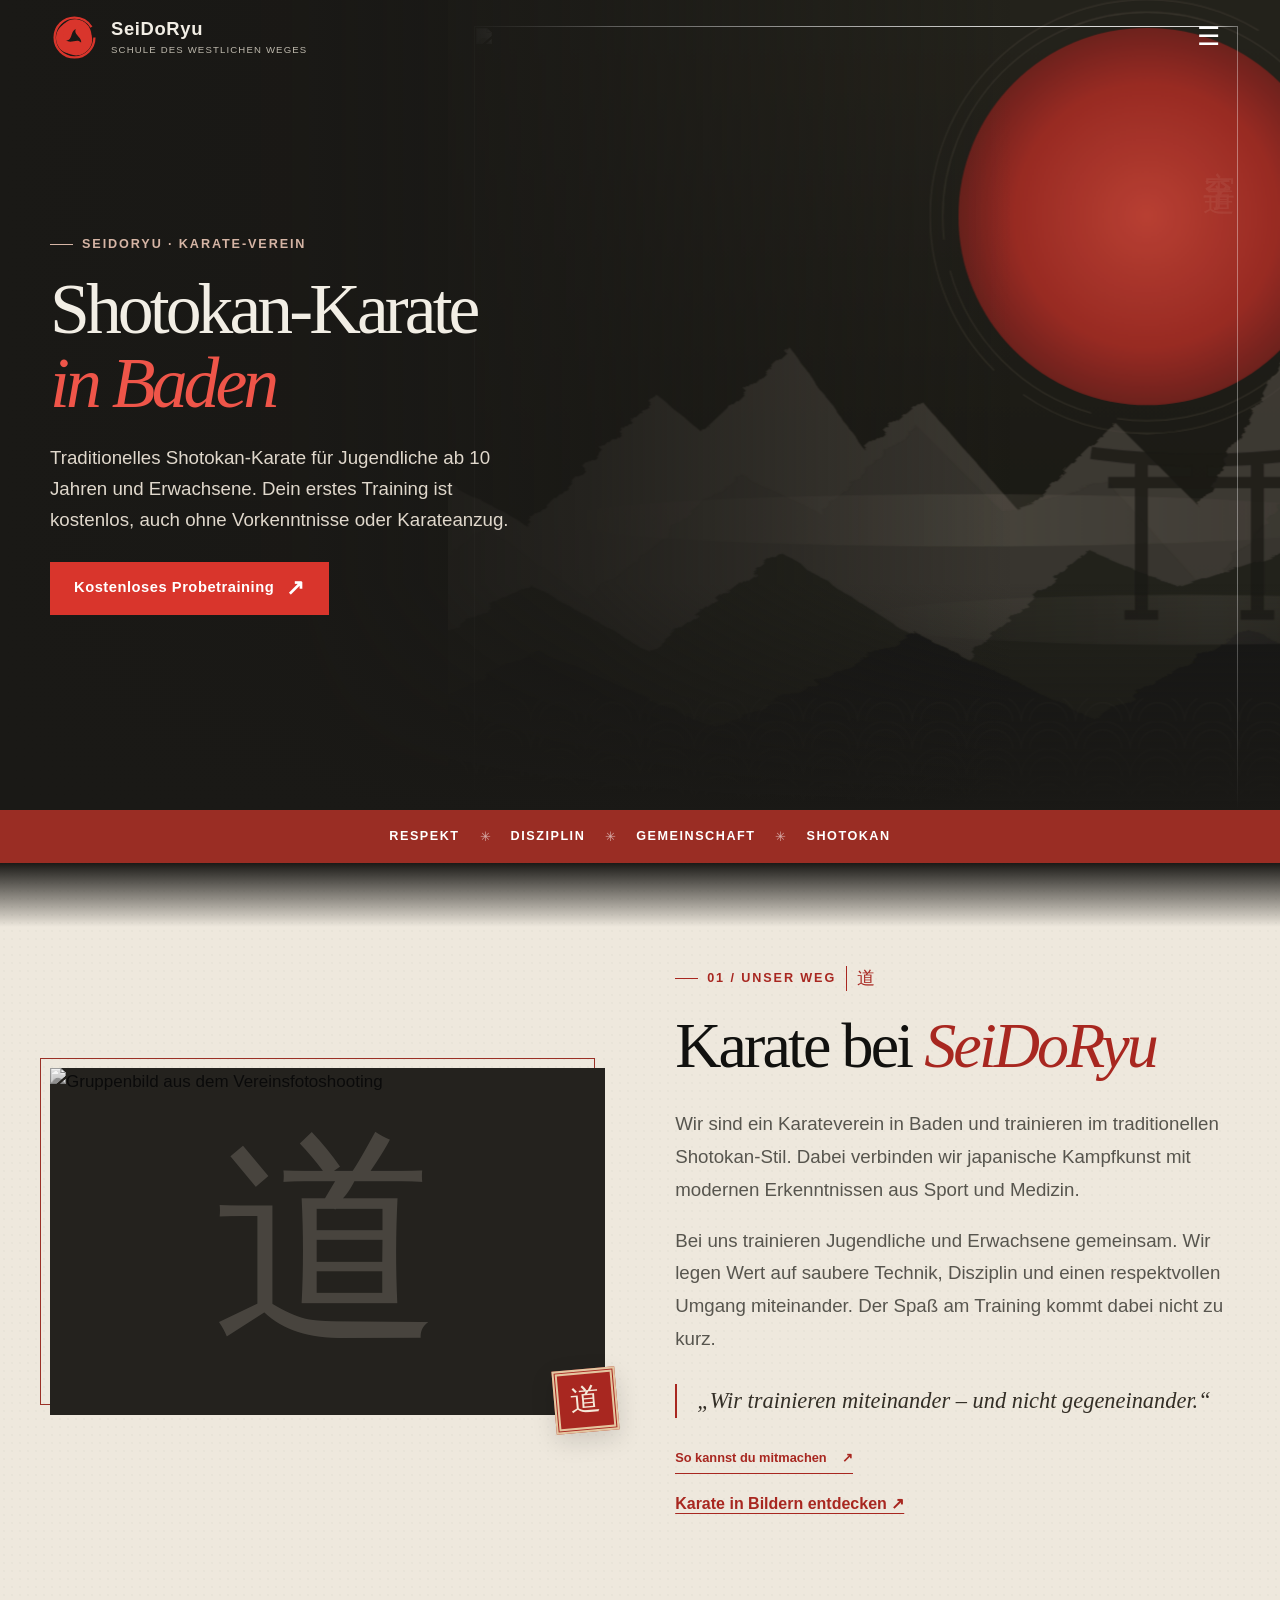
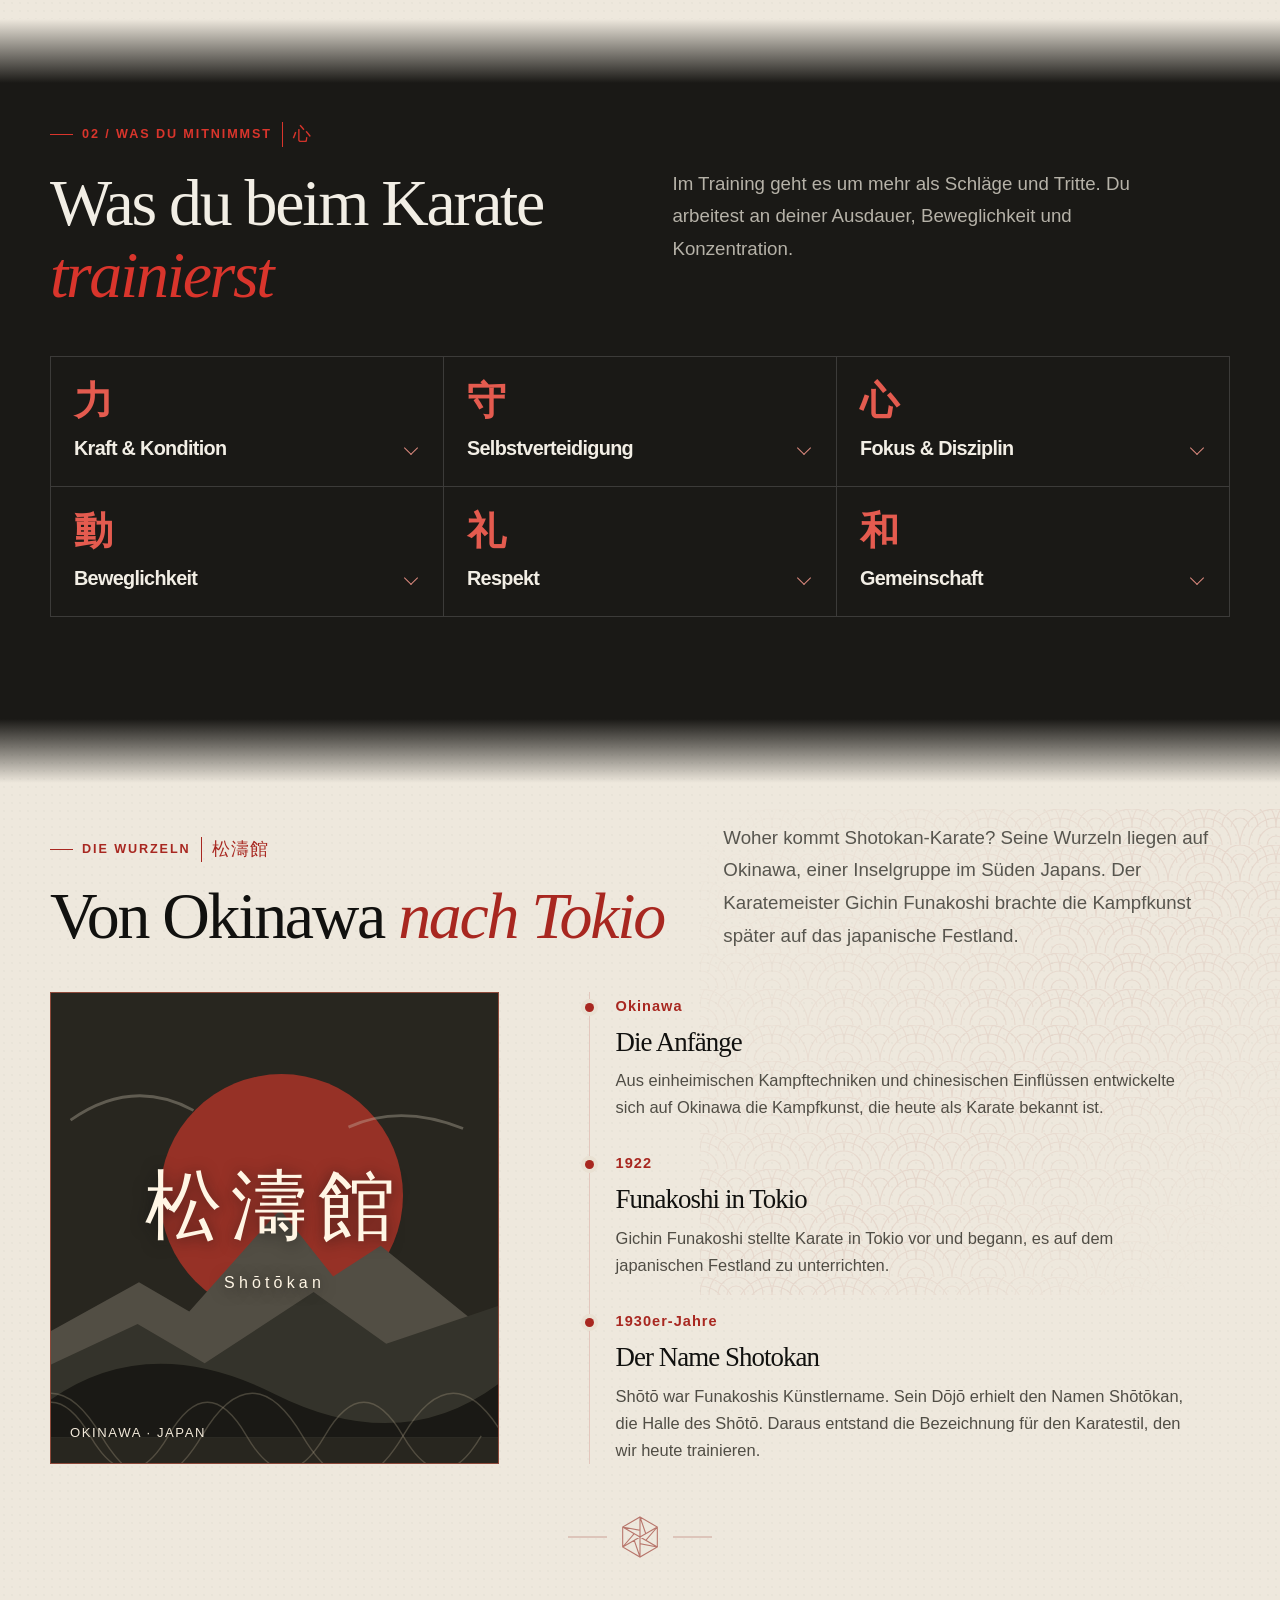
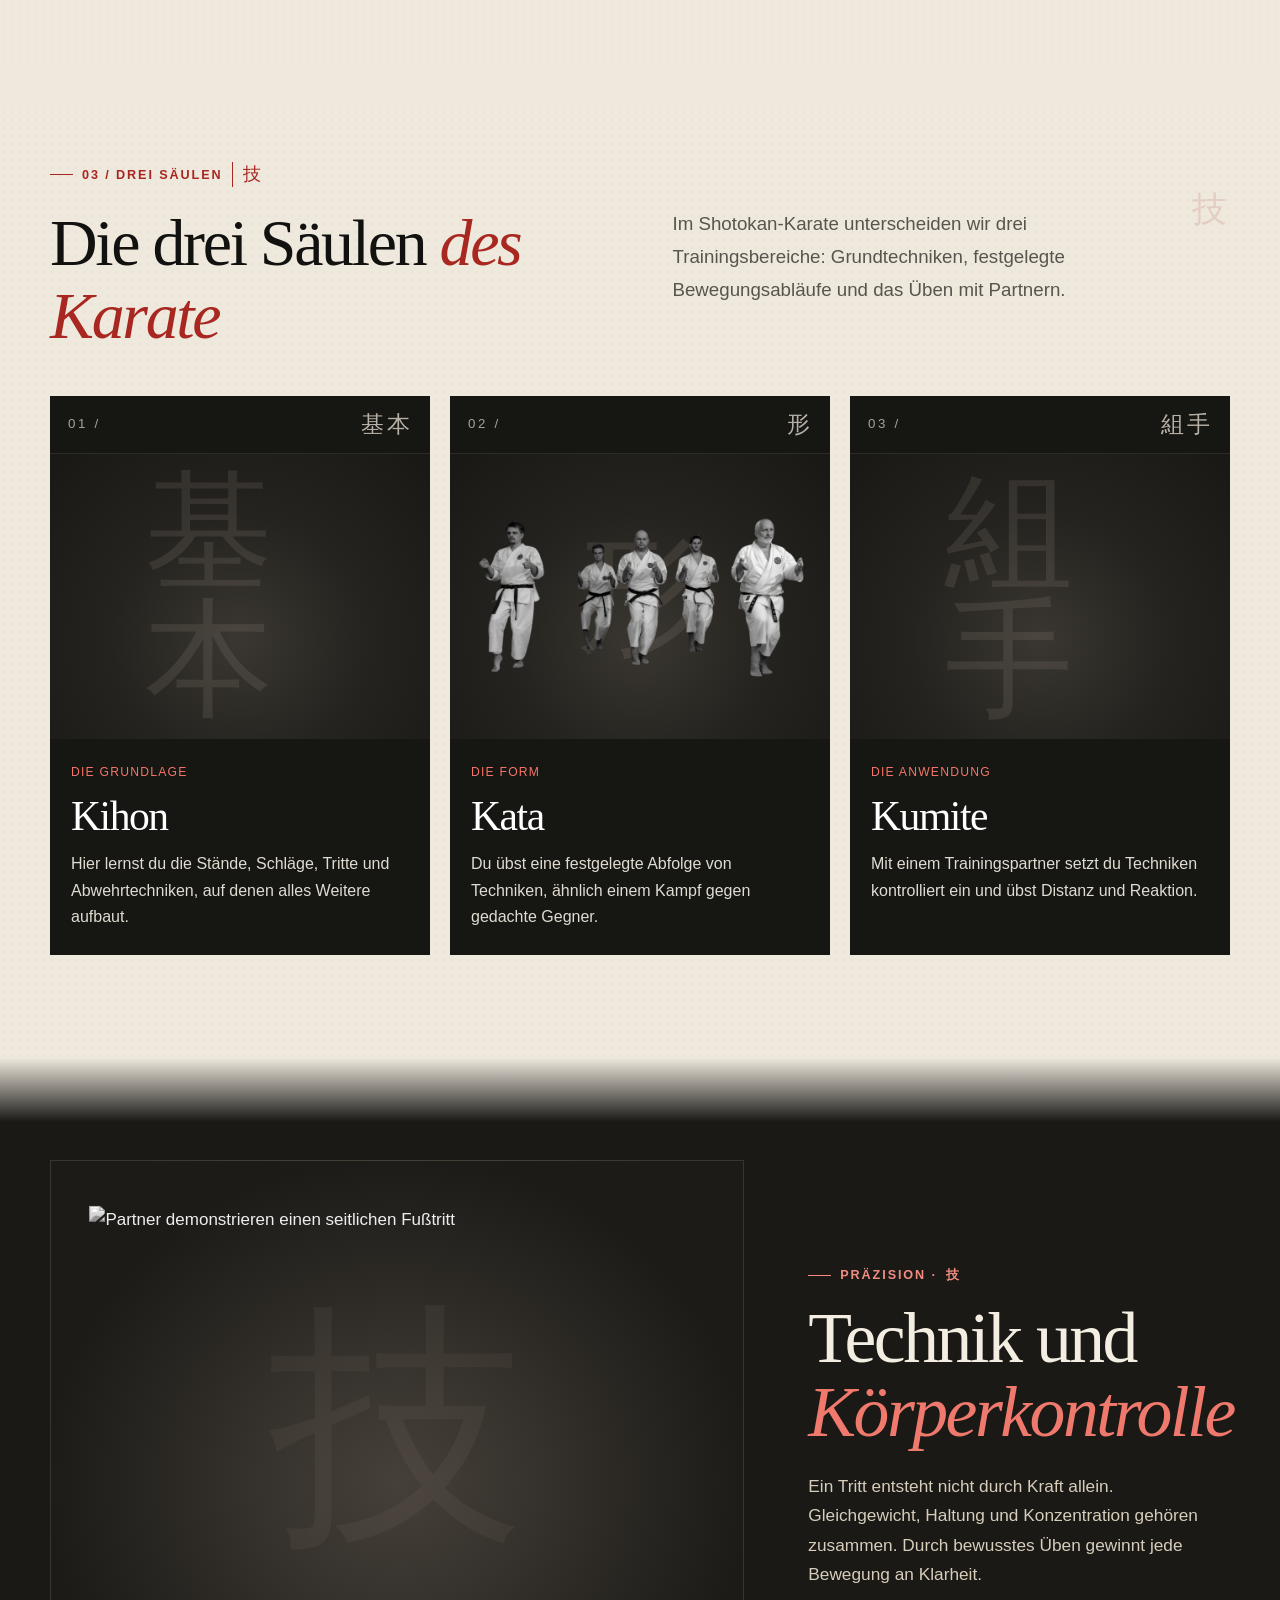
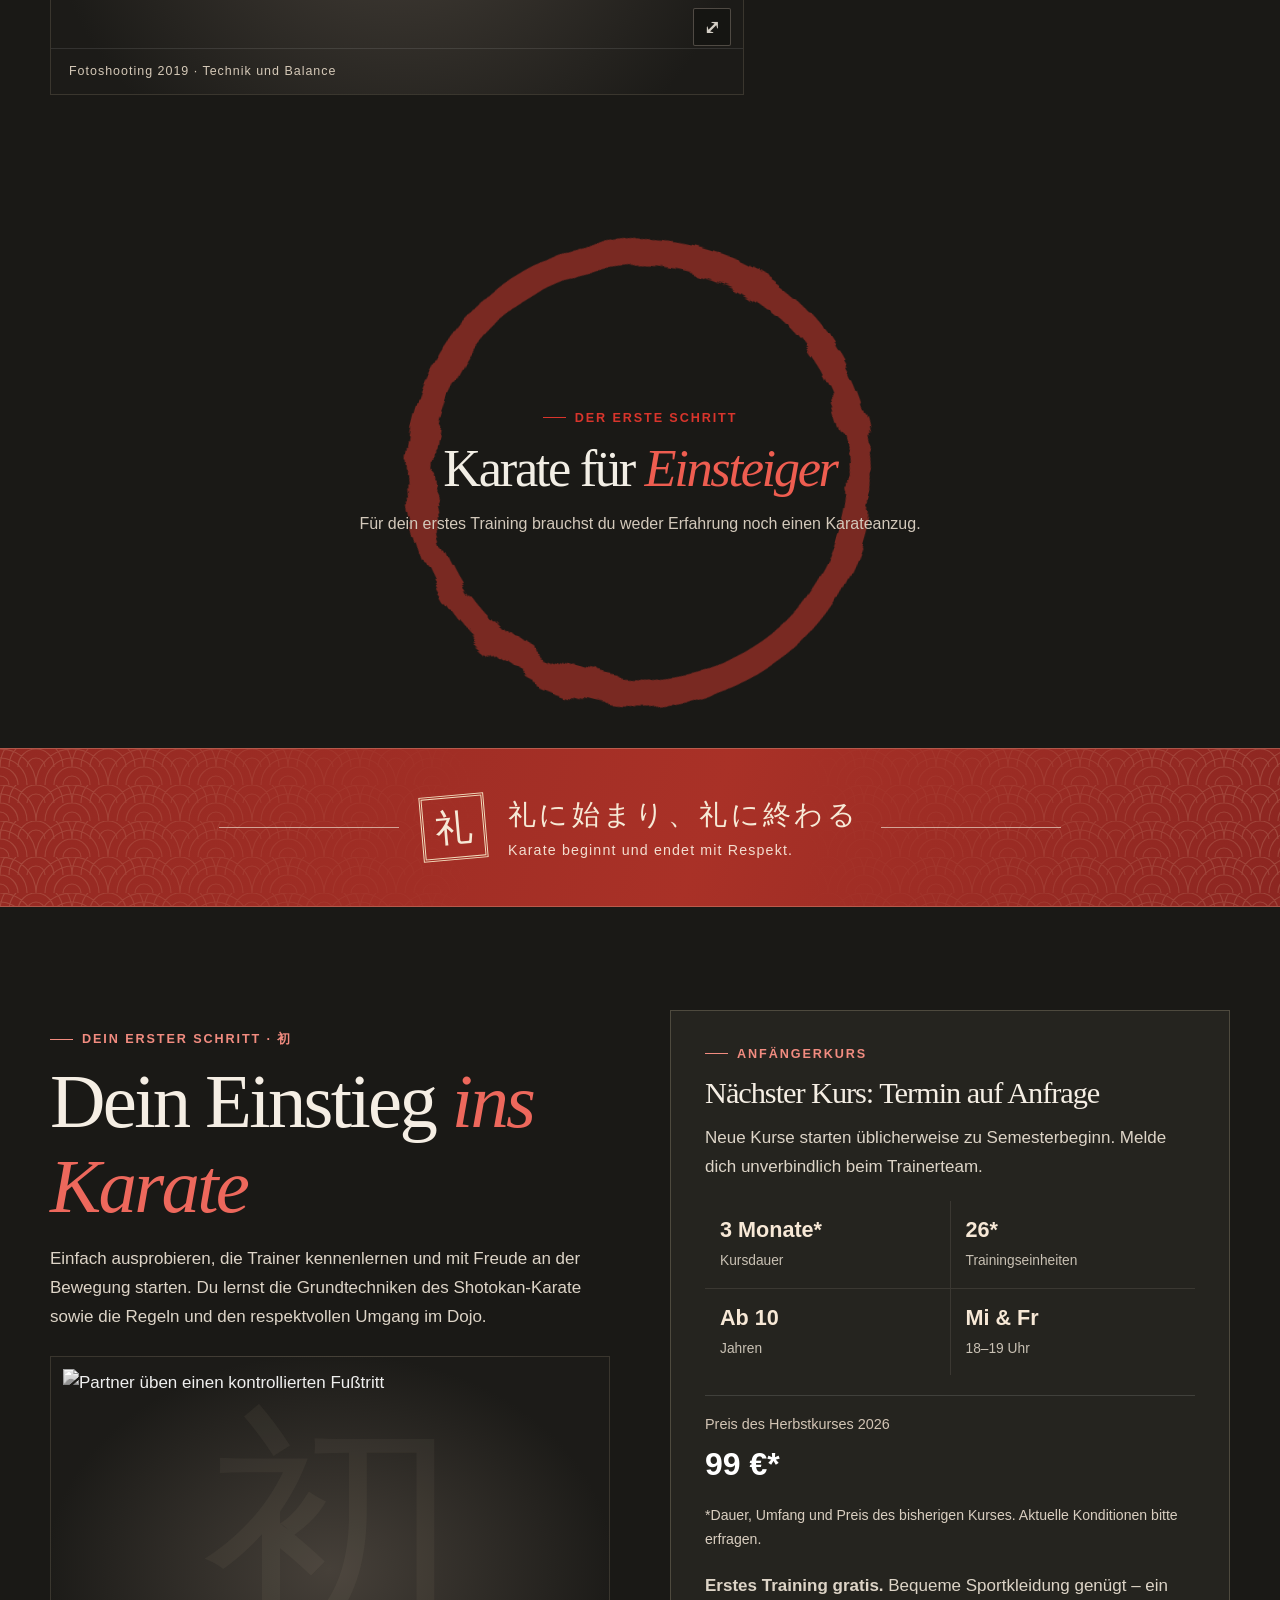
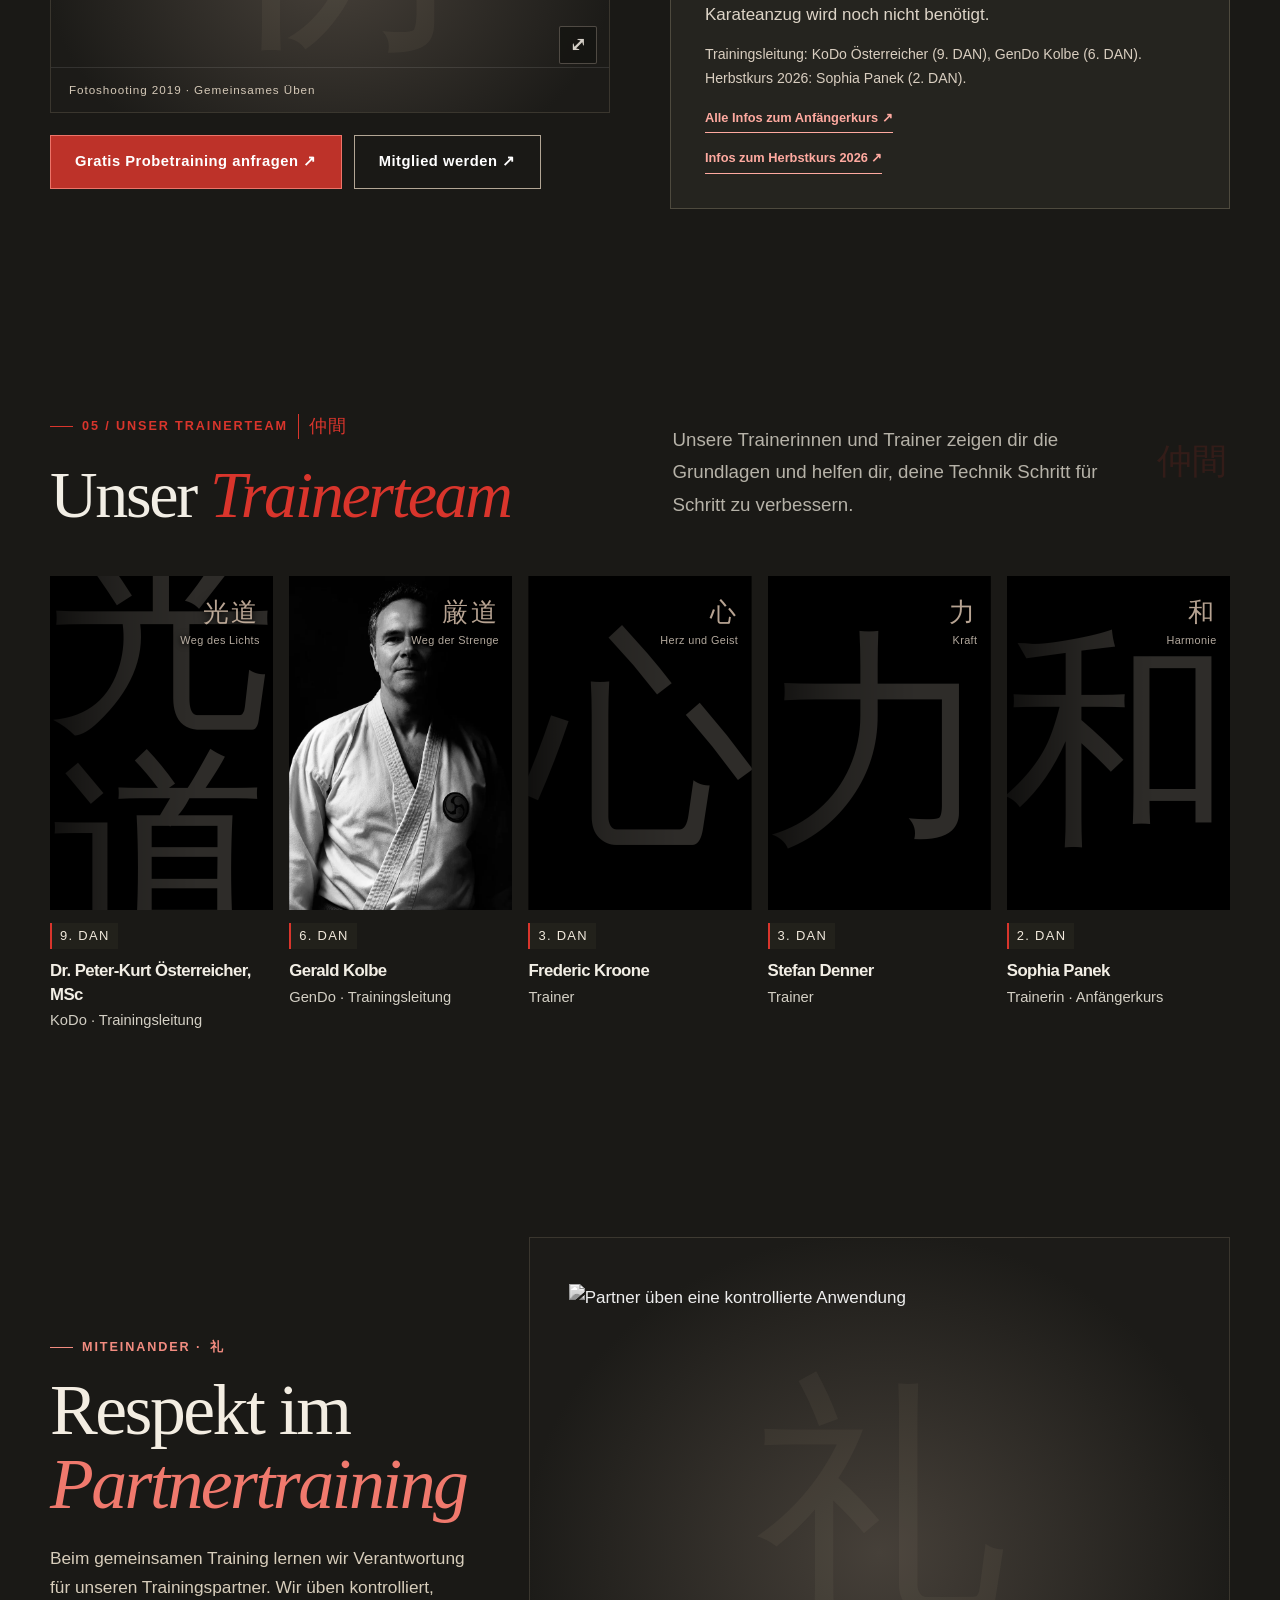
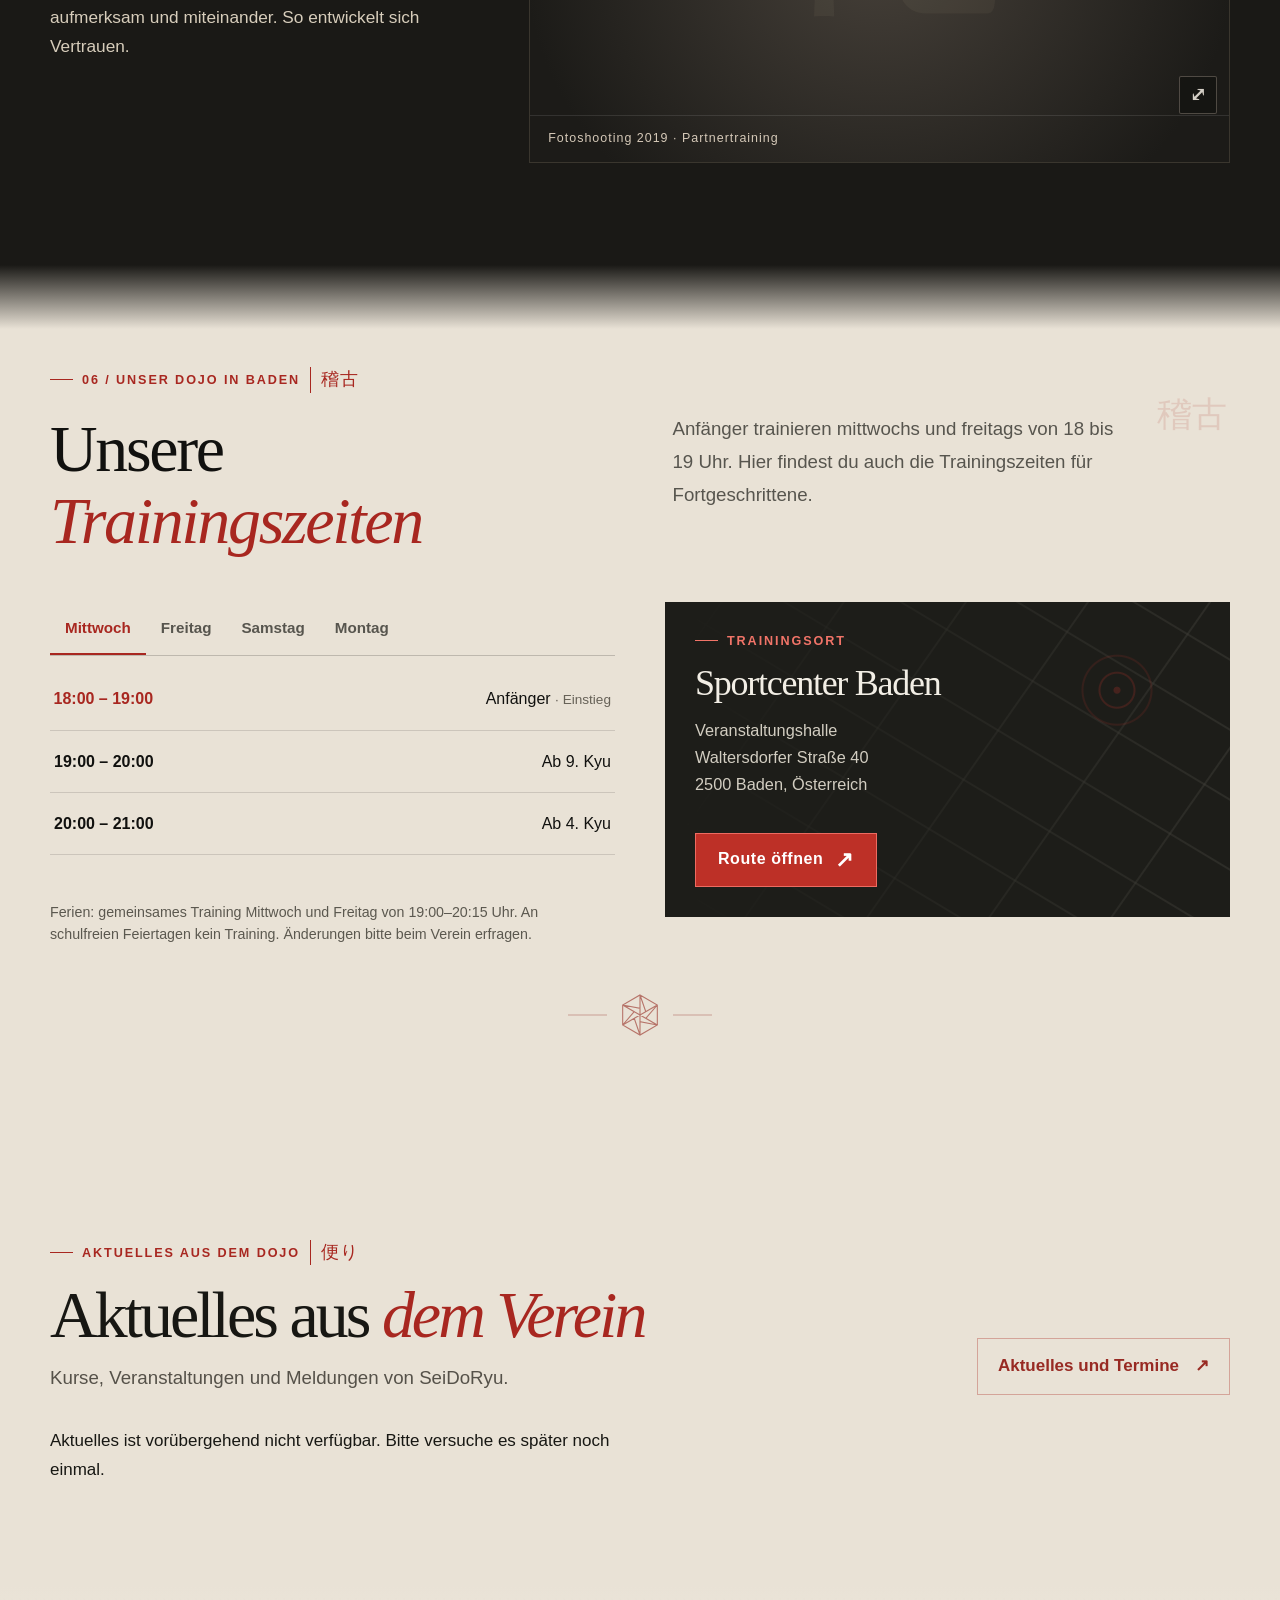
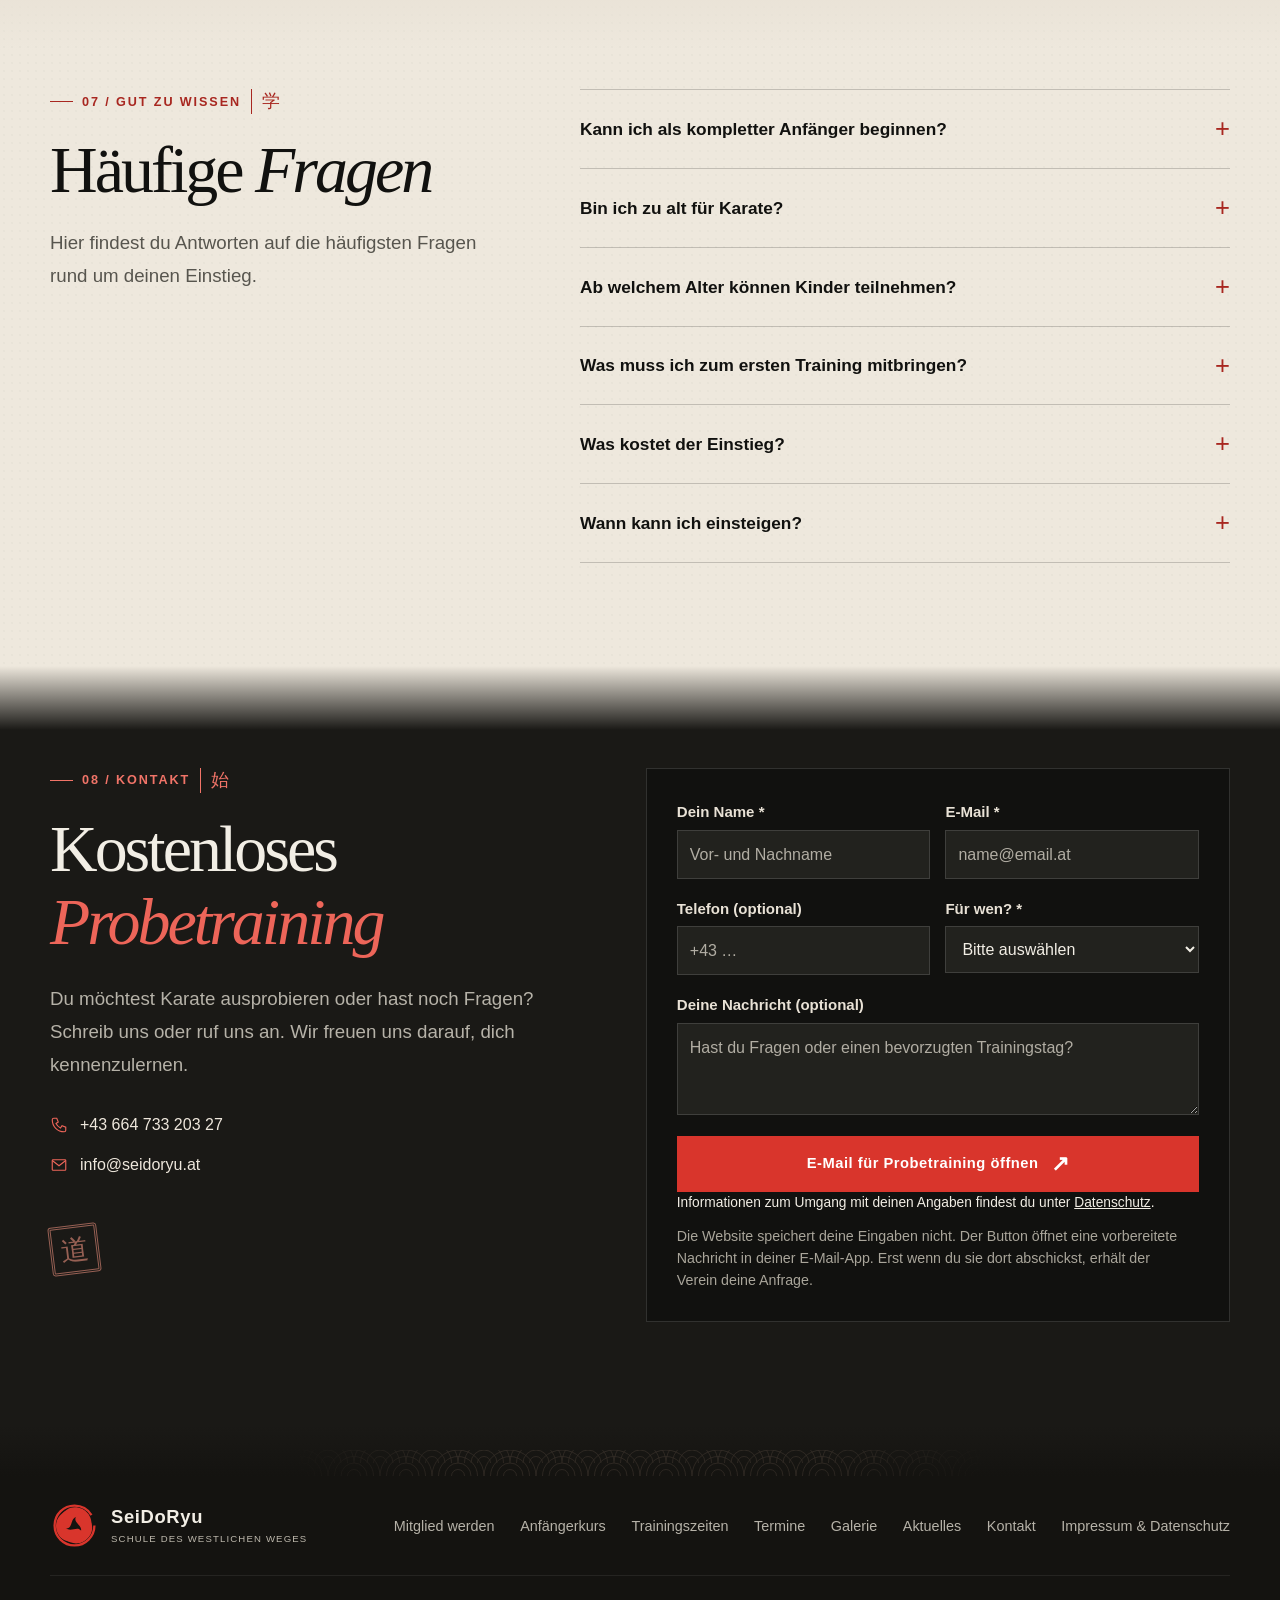
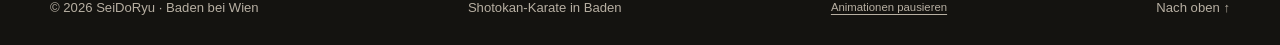
==== commit 8f654f04: "Trainerportraets: Bildsignatur rechts oben ausrichten" ====
--- a/seidoryu/index.html
+++ b/seidoryu/index.html
@@ -561,16 +561,16 @@
 @media(max-width:650px){html body .hero-restored .hero-motion-sequence .hero-action-frame>img{padding:10px 9% 20px 12px}}
 </style><style id="trainer-kanji-v31">
 html body #team .trainer .trainer-photo{position:relative;clip-path:none!important;overflow:hidden;isolation:isolate}
-#team .trainer .trainer-photo .portrait-kanji{position:absolute;top:clamp(13px,6%,23px);left:clamp(12px,6%,23px);z-index:5;color:#d5beaa;font:500 clamp(1.2rem,2.15vw,1.65rem)/1.25 var(--jp,serif);letter-spacing:.09em;white-space:nowrap;pointer-events:none;text-shadow:0 1px 5px #000,0 0 13px #000;opacity:.86;transform:none}
+#team .trainer .trainer-photo .portrait-kanji{position:absolute;top:clamp(13px,6%,23px);left:auto;right:clamp(12px,6%,23px);z-index:5;color:#d5beaa;font:500 clamp(1.2rem,2.15vw,1.65rem)/1.25 var(--jp,serif);letter-spacing:.09em;white-space:nowrap;pointer-events:none;text-shadow:0 1px 5px #000,0 0 13px #000;opacity:.86;transform:none}
 #team .trainer .trainer-photo.kanji-pending .portrait-kanji{opacity:0;transform:translateY(-5px)}
 #team .trainer .trainer-photo.kanji-pending.kanji-in .portrait-kanji{opacity:.86;transform:translateY(0);transition:opacity 1.65s ease .35s,transform 1.65s ease .35s}
 #team .trainer .trainer-meaning{margin-top:8px;display:block;color:#c8bbad;font-size:.8rem;line-height:1.45;letter-spacing:.025em}
 #team .trainer .trainer-meaning::before{content:"";display:inline-block;vertical-align:middle;width:16px;height:1px;background:#b5a08b;opacity:.55;margin-right:8px}
-@media(max-width:650px){#team .trainer .trainer-photo .portrait-kanji{font-size:1.75rem;top:20px;left:21px}#team .trainer .trainer-meaning{font-size:.91rem;margin-top:9px}}
+@media(max-width:650px){#team .trainer .trainer-photo .portrait-kanji{font-size:1.75rem;top:20px;left:auto;right:21px}#team .trainer .trainer-meaning{font-size:.91rem;margin-top:9px}}
 @media(prefers-reduced-motion:reduce){#team .trainer .trainer-photo.kanji-pending .portrait-kanji{opacity:.86!important;transform:none!important;transition:none!important}}
 html.motion-off #team .trainer .trainer-photo.kanji-pending .portrait-kanji{opacity:.86!important;transform:none!important;transition:none!important}
 </style><style id="trainer-signature-v32">
-#team .trainer .trainer-photo .portrait-kanji.has-translation{display:flex;flex-direction:column;align-items:flex-start;gap:4px;max-width:calc(100% - 24px);white-space:normal}
+#team .trainer .trainer-photo .portrait-kanji.has-translation{display:flex;flex-direction:column;align-items:flex-end;gap:4px;max-width:calc(100% - 24px);white-space:normal;text-align:right}
 #team .trainer .trainer-photo .portrait-kanji .portrait-translation{font-family:var(--sans,Arial,sans-serif);font-size:clamp(.59rem,.85vw,.72rem);line-height:1.45;letter-spacing:.035em;font-weight:400;color:#d0c4b7;white-space:nowrap;text-shadow:0 1px 4px #000,0 0 8px #000}
 @media(max-width:650px){#team .trainer .trainer-photo .portrait-kanji.has-translation{gap:5px}#team .trainer .trainer-photo .portrait-kanji .portrait-translation{font-size:.78rem}}
 </style></head>
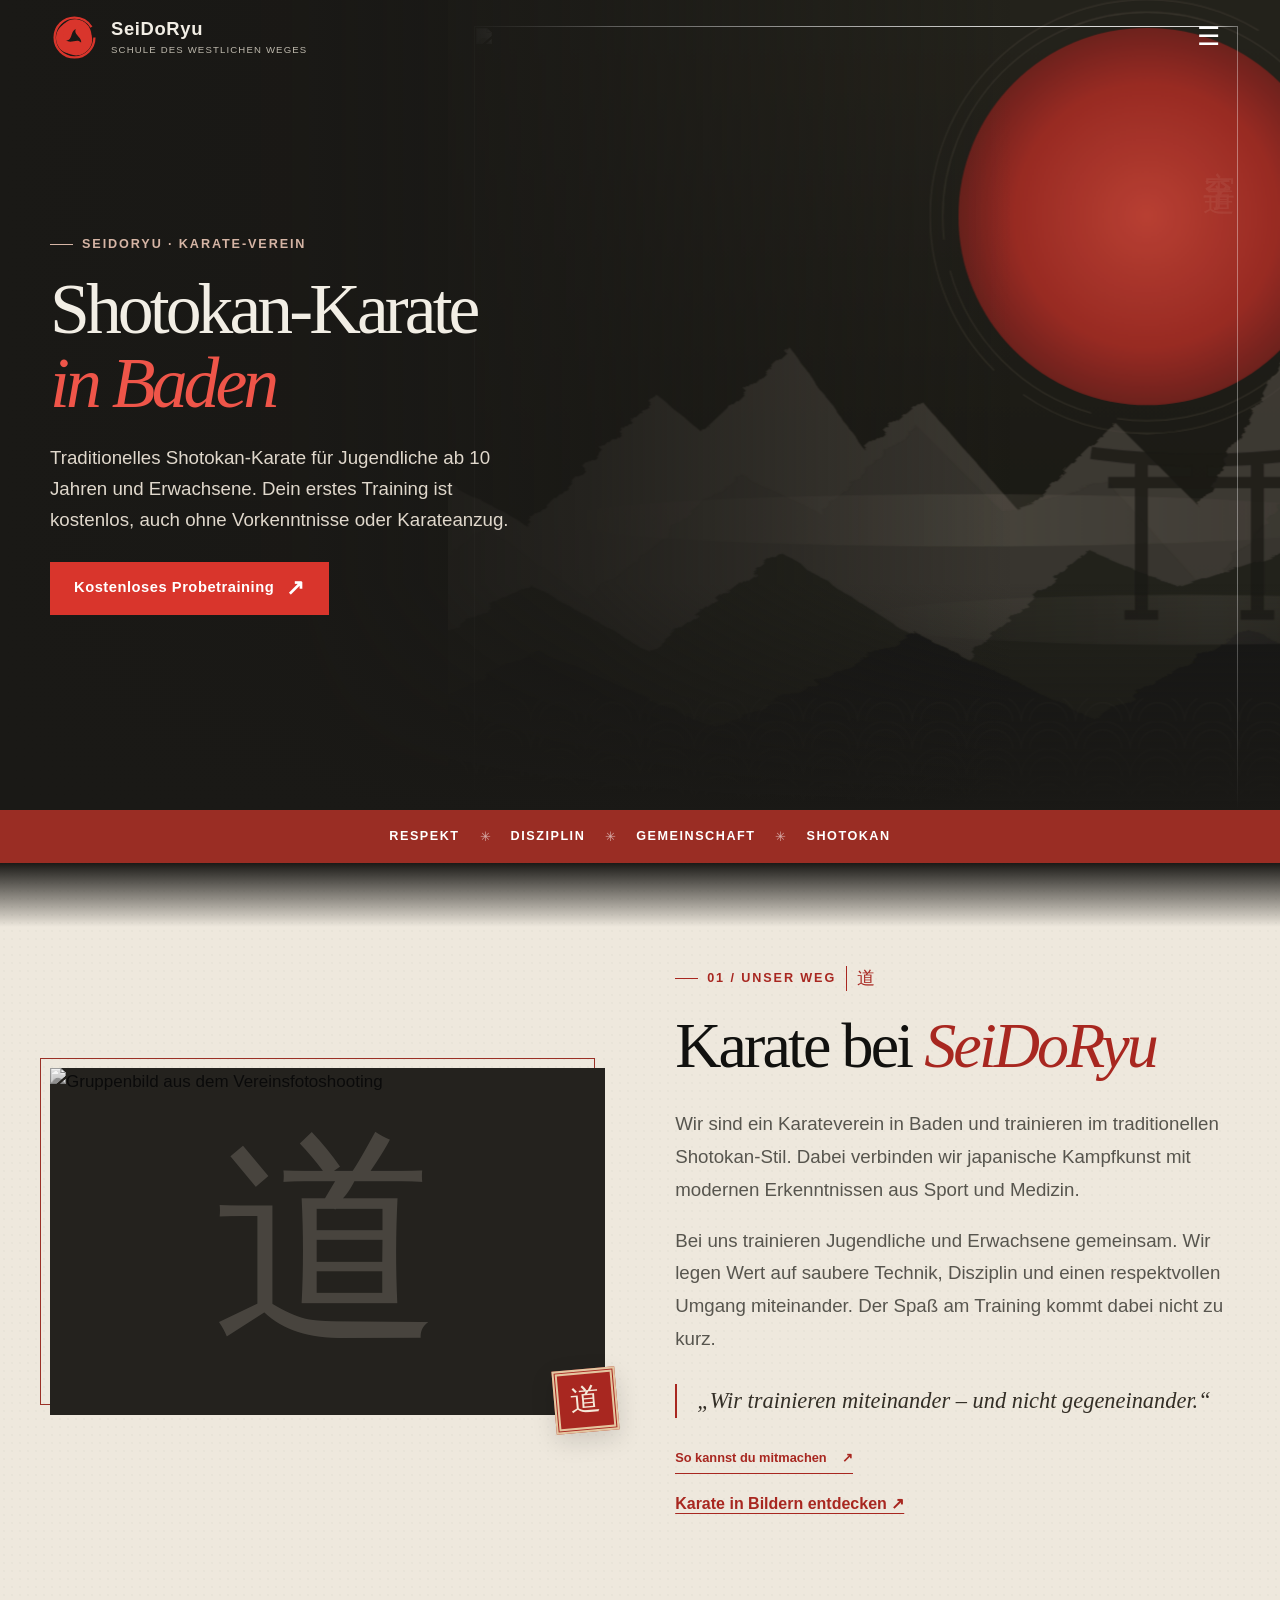
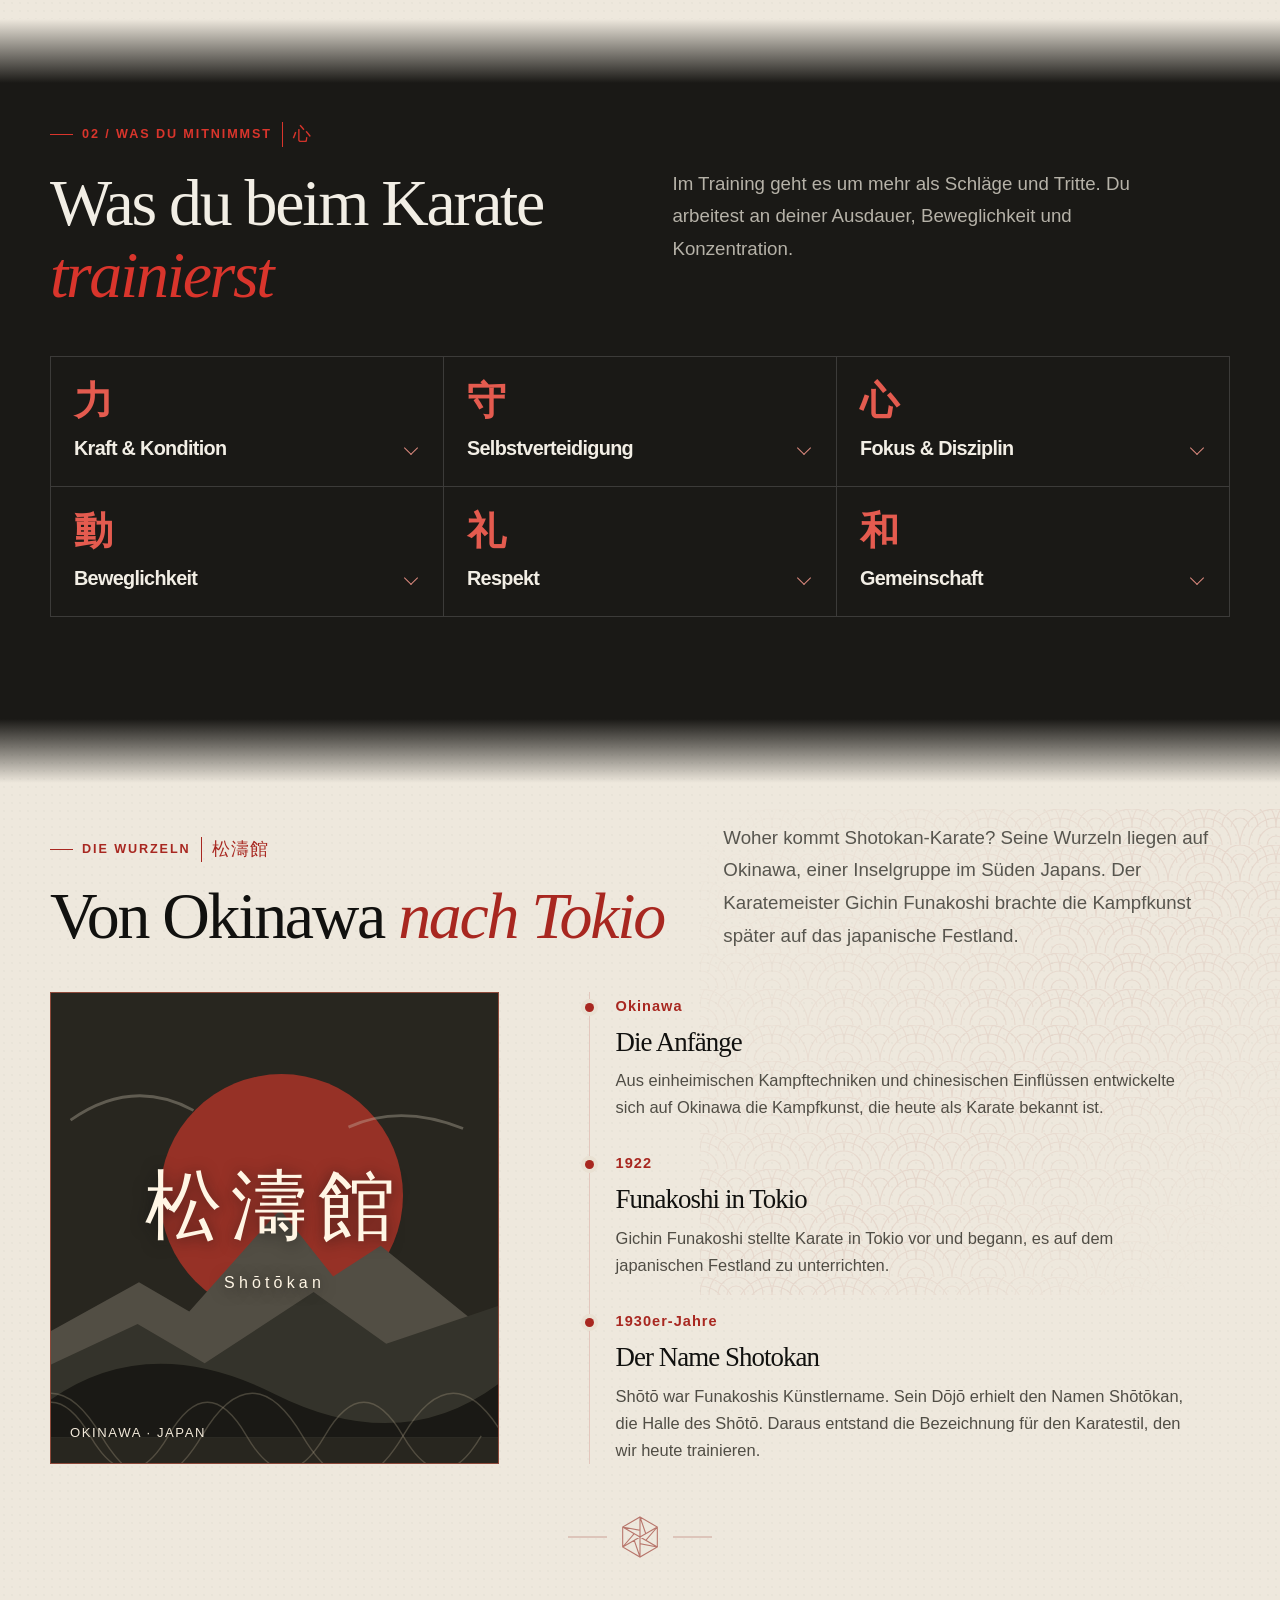
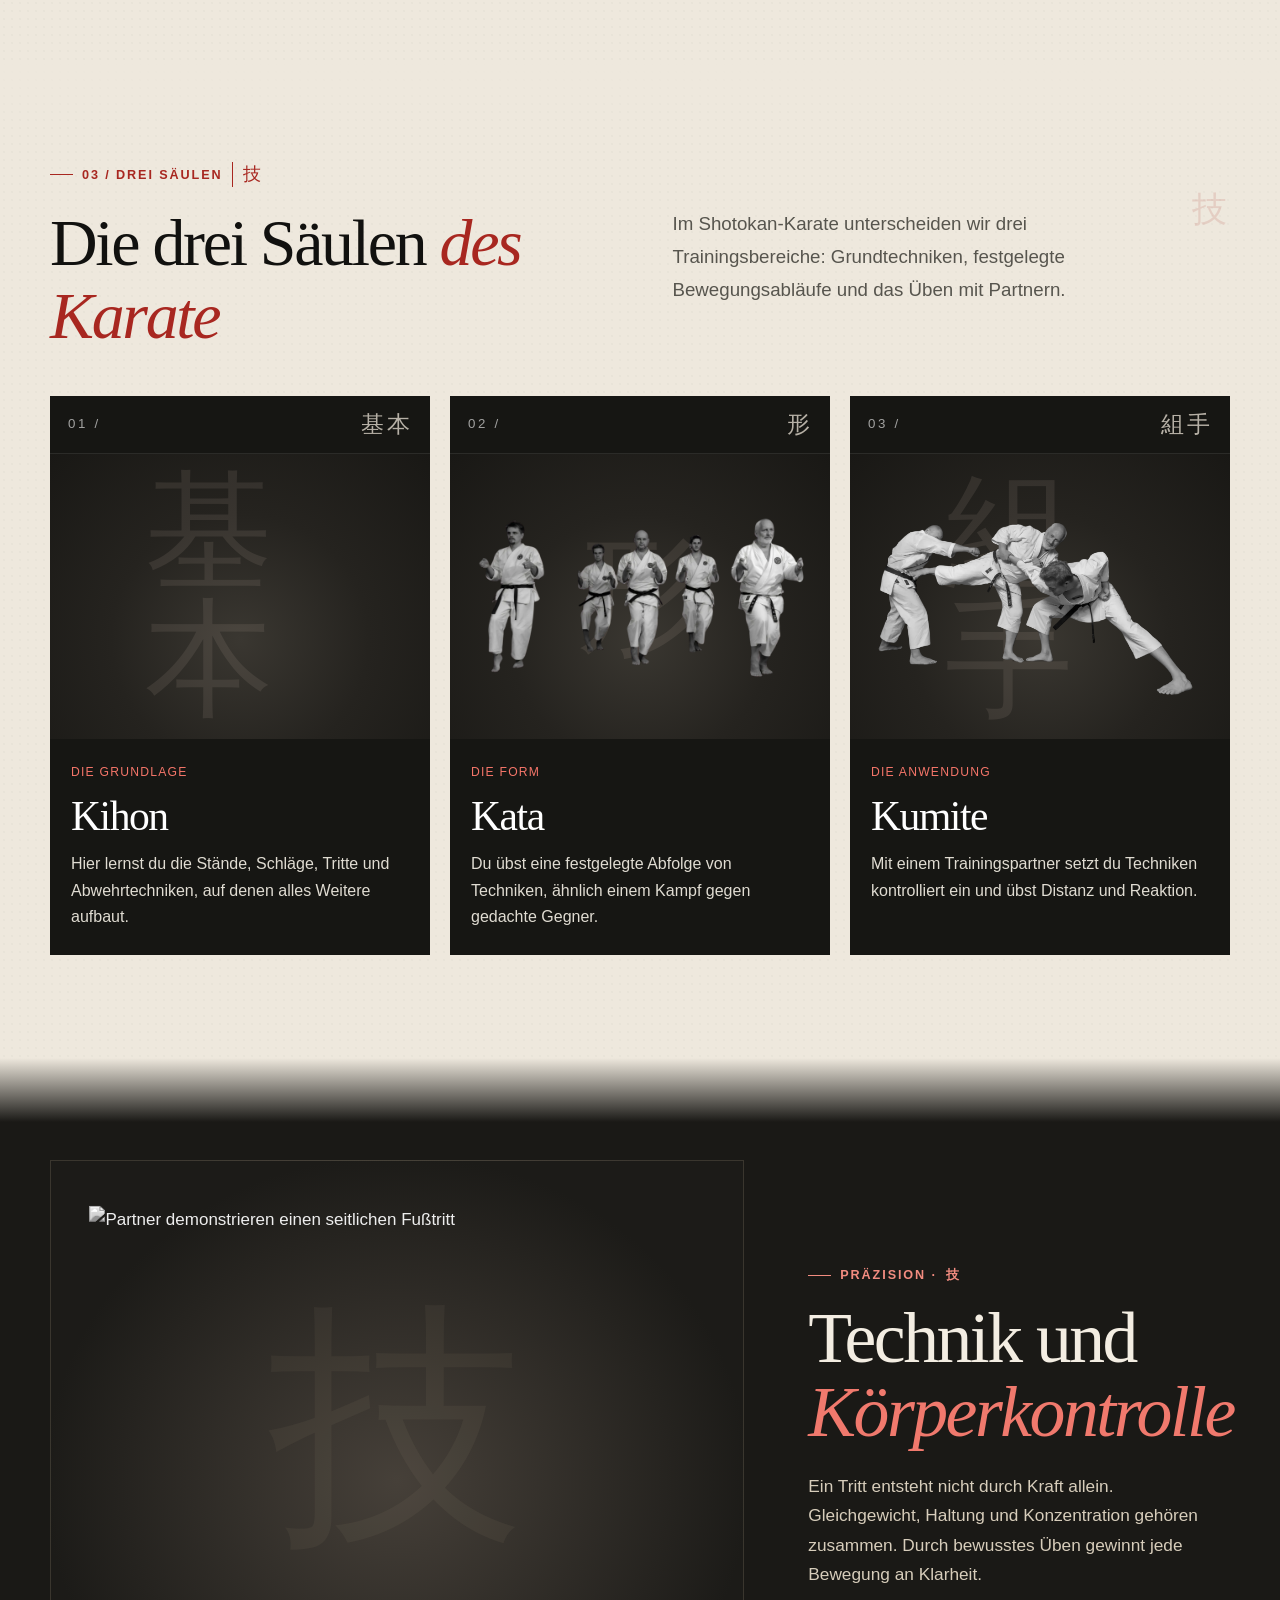
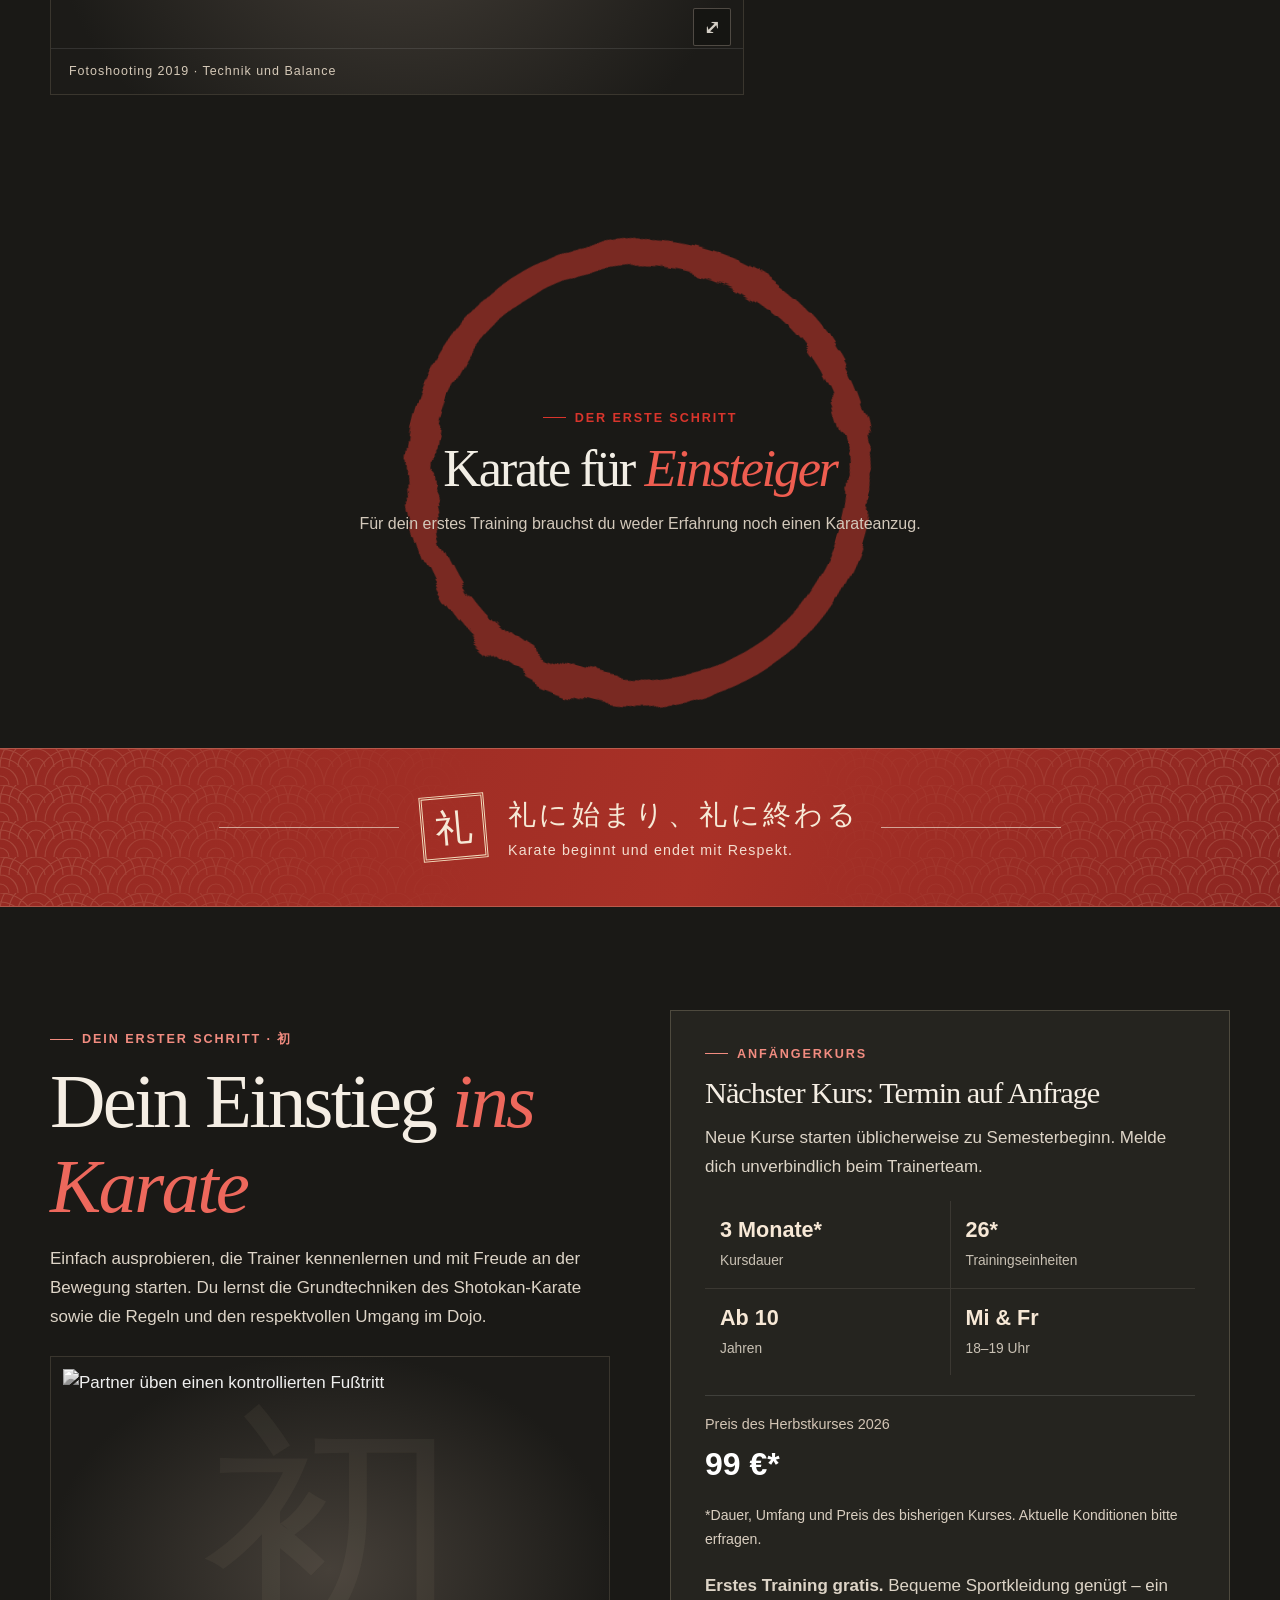
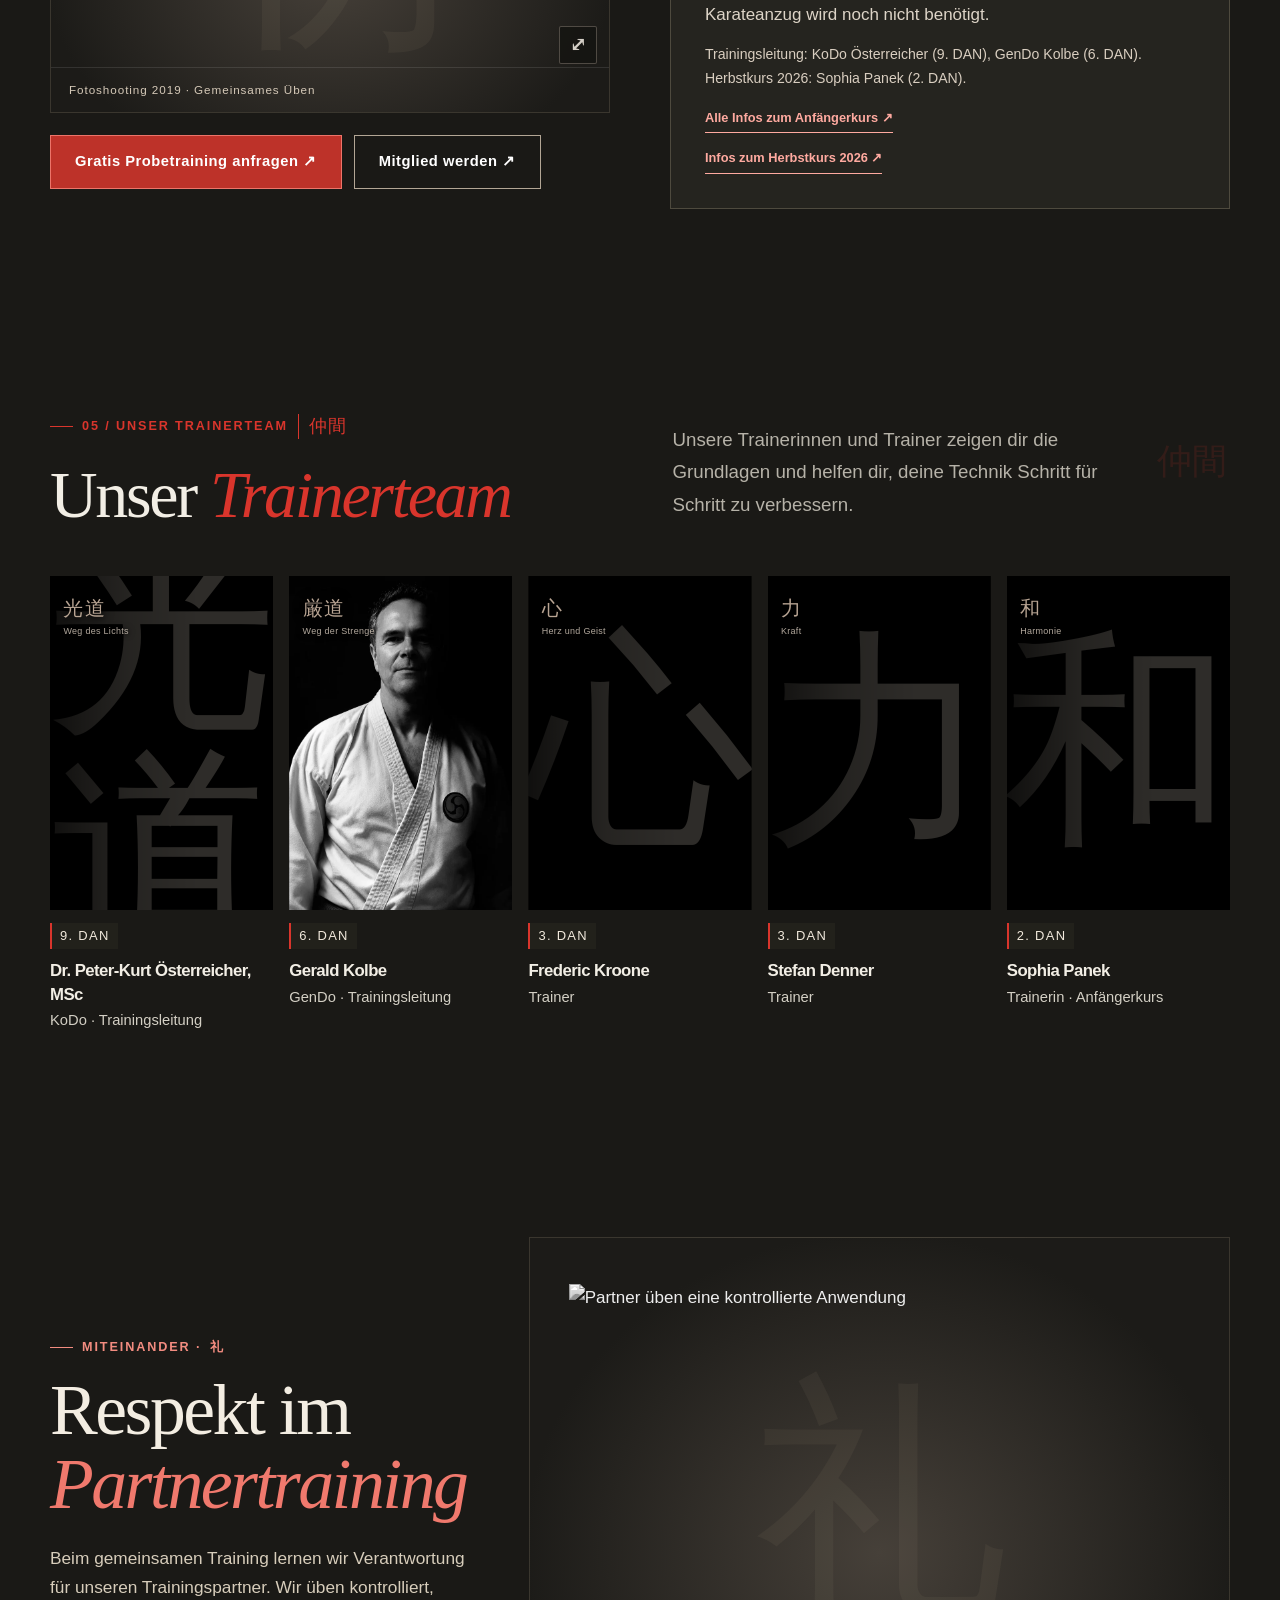
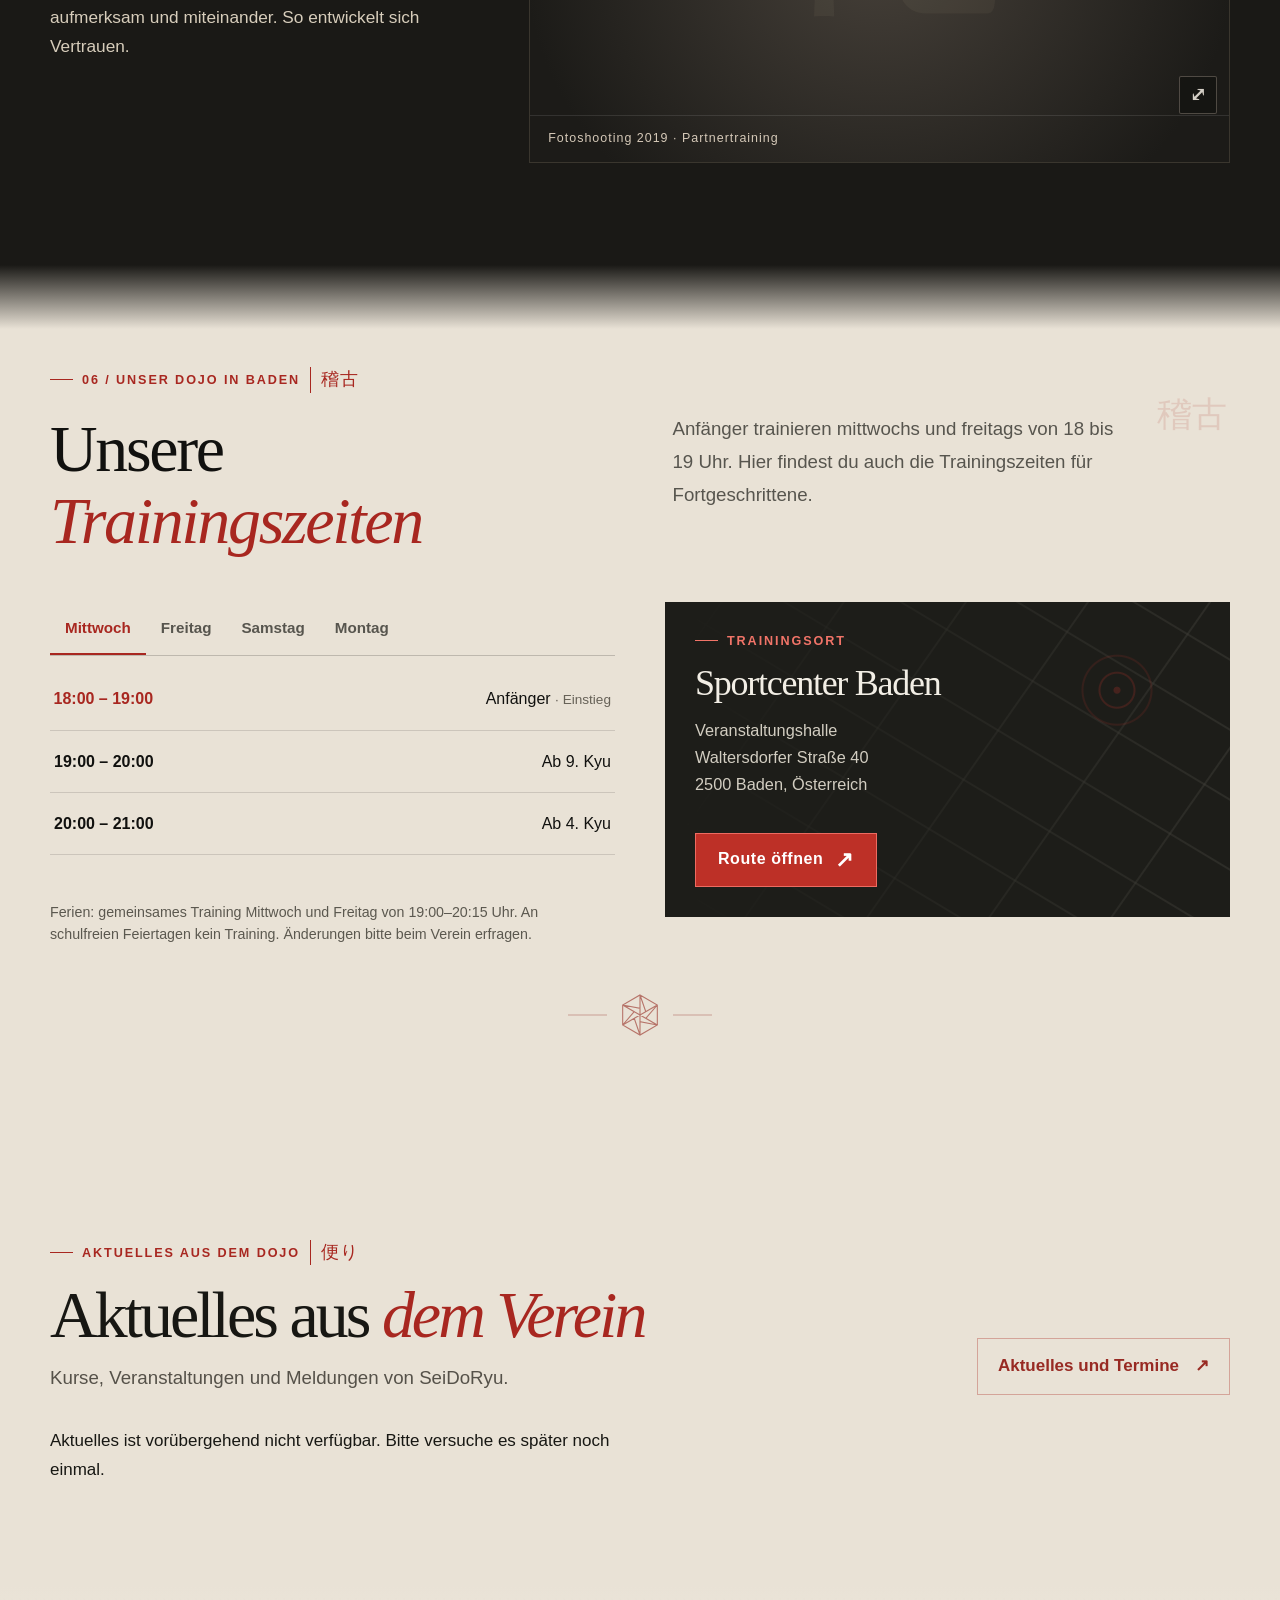
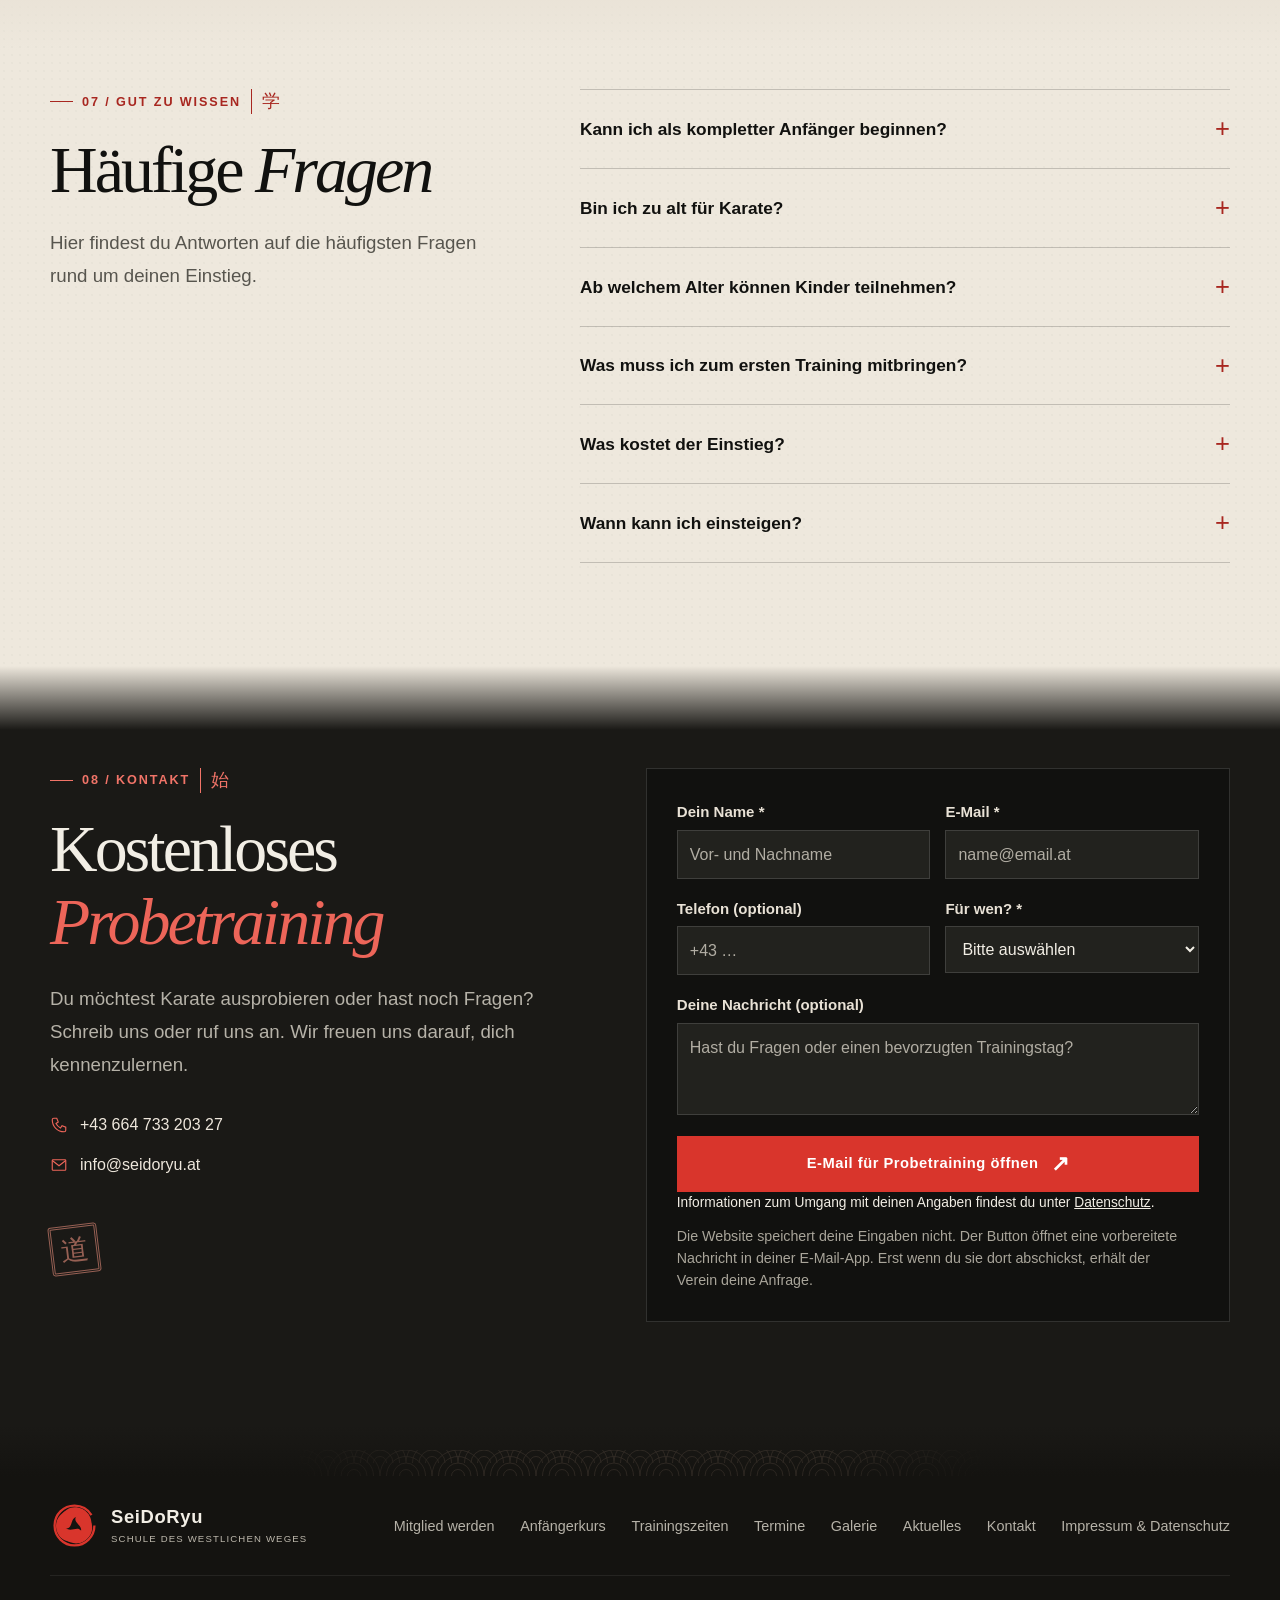
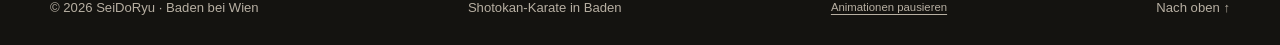
==== commit 5daa52b1: "Trainerportraets: kleinere Bildsignaturen links oben" ====
--- a/seidoryu/index.html
+++ b/seidoryu/index.html
@@ -561,18 +561,18 @@
 @media(max-width:650px){html body .hero-restored .hero-motion-sequence .hero-action-frame>img{padding:10px 9% 20px 12px}}
 </style><style id="trainer-kanji-v31">
 html body #team .trainer .trainer-photo{position:relative;clip-path:none!important;overflow:hidden;isolation:isolate}
-#team .trainer .trainer-photo .portrait-kanji{position:absolute;top:clamp(13px,6%,23px);left:auto;right:clamp(12px,6%,23px);z-index:5;color:#d5beaa;font:500 clamp(1.2rem,2.15vw,1.65rem)/1.25 var(--jp,serif);letter-spacing:.09em;white-space:nowrap;pointer-events:none;text-shadow:0 1px 5px #000,0 0 13px #000;opacity:.86;transform:none}
+#team .trainer .trainer-photo .portrait-kanji{position:absolute;top:clamp(13px,6%,23px);right:auto;left:clamp(12px,6%,23px);z-index:5;color:#d5beaa;font:500 clamp(.95rem,1.65vw,1.25rem)/1.25 var(--jp,serif);letter-spacing:.09em;white-space:nowrap;pointer-events:none;text-shadow:0 1px 5px #000,0 0 13px #000;opacity:.86;transform:none}
 #team .trainer .trainer-photo.kanji-pending .portrait-kanji{opacity:0;transform:translateY(-5px)}
 #team .trainer .trainer-photo.kanji-pending.kanji-in .portrait-kanji{opacity:.86;transform:translateY(0);transition:opacity 1.65s ease .35s,transform 1.65s ease .35s}
 #team .trainer .trainer-meaning{margin-top:8px;display:block;color:#c8bbad;font-size:.8rem;line-height:1.45;letter-spacing:.025em}
 #team .trainer .trainer-meaning::before{content:"";display:inline-block;vertical-align:middle;width:16px;height:1px;background:#b5a08b;opacity:.55;margin-right:8px}
-@media(max-width:650px){#team .trainer .trainer-photo .portrait-kanji{font-size:1.75rem;top:20px;left:auto;right:21px}#team .trainer .trainer-meaning{font-size:.91rem;margin-top:9px}}
+@media(max-width:650px){#team .trainer .trainer-photo .portrait-kanji{font-size:1.3rem;top:18px;right:auto;left:18px}#team .trainer .trainer-meaning{font-size:.91rem;margin-top:9px}}
 @media(prefers-reduced-motion:reduce){#team .trainer .trainer-photo.kanji-pending .portrait-kanji{opacity:.86!important;transform:none!important;transition:none!important}}
 html.motion-off #team .trainer .trainer-photo.kanji-pending .portrait-kanji{opacity:.86!important;transform:none!important;transition:none!important}
 </style><style id="trainer-signature-v32">
-#team .trainer .trainer-photo .portrait-kanji.has-translation{display:flex;flex-direction:column;align-items:flex-end;gap:4px;max-width:calc(100% - 24px);white-space:normal;text-align:right}
-#team .trainer .trainer-photo .portrait-kanji .portrait-translation{font-family:var(--sans,Arial,sans-serif);font-size:clamp(.59rem,.85vw,.72rem);line-height:1.45;letter-spacing:.035em;font-weight:400;color:#d0c4b7;white-space:nowrap;text-shadow:0 1px 4px #000,0 0 8px #000}
-@media(max-width:650px){#team .trainer .trainer-photo .portrait-kanji.has-translation{gap:5px}#team .trainer .trainer-photo .portrait-kanji .portrait-translation{font-size:.78rem}}
+#team .trainer .trainer-photo .portrait-kanji.has-translation{display:flex;flex-direction:column;align-items:flex-start;gap:4px;max-width:calc(100% - 24px);white-space:normal;text-align:left}
+#team .trainer .trainer-photo .portrait-kanji .portrait-translation{font-family:var(--sans,Arial,sans-serif);font-size:clamp(.56rem,.7vw,.65rem);line-height:1.45;letter-spacing:.035em;font-weight:400;color:#d0c4b7;white-space:nowrap;text-shadow:0 1px 4px #000,0 0 8px #000}
+@media(max-width:650px){#team .trainer .trainer-photo .portrait-kanji.has-translation{gap:3px}#team .trainer .trainer-photo .portrait-kanji .portrait-translation{font-size:.67rem}}
 </style></head>
 <body><svg width="0" height="0" aria-hidden="true" focusable="false" style="position:absolute;pointer-events:none"><defs><filter id="kihon-shadow-lift" color-interpolation-filters="sRGB"><feColorMatrix type="saturate" values="0"/><feComponentTransfer><feFuncR type="gamma" amplitude="1" exponent=".62" offset="0"/><feFuncG type="gamma" amplitude="1" exponent=".62" offset="0"/><feFuncB type="gamma" amplitude="1" exponent=".62" offset="0"/></feComponentTransfer></filter></defs></svg>
 <a class="skip" href="#main">Zum Inhalt</a><div class="progress" aria-hidden="true"></div>
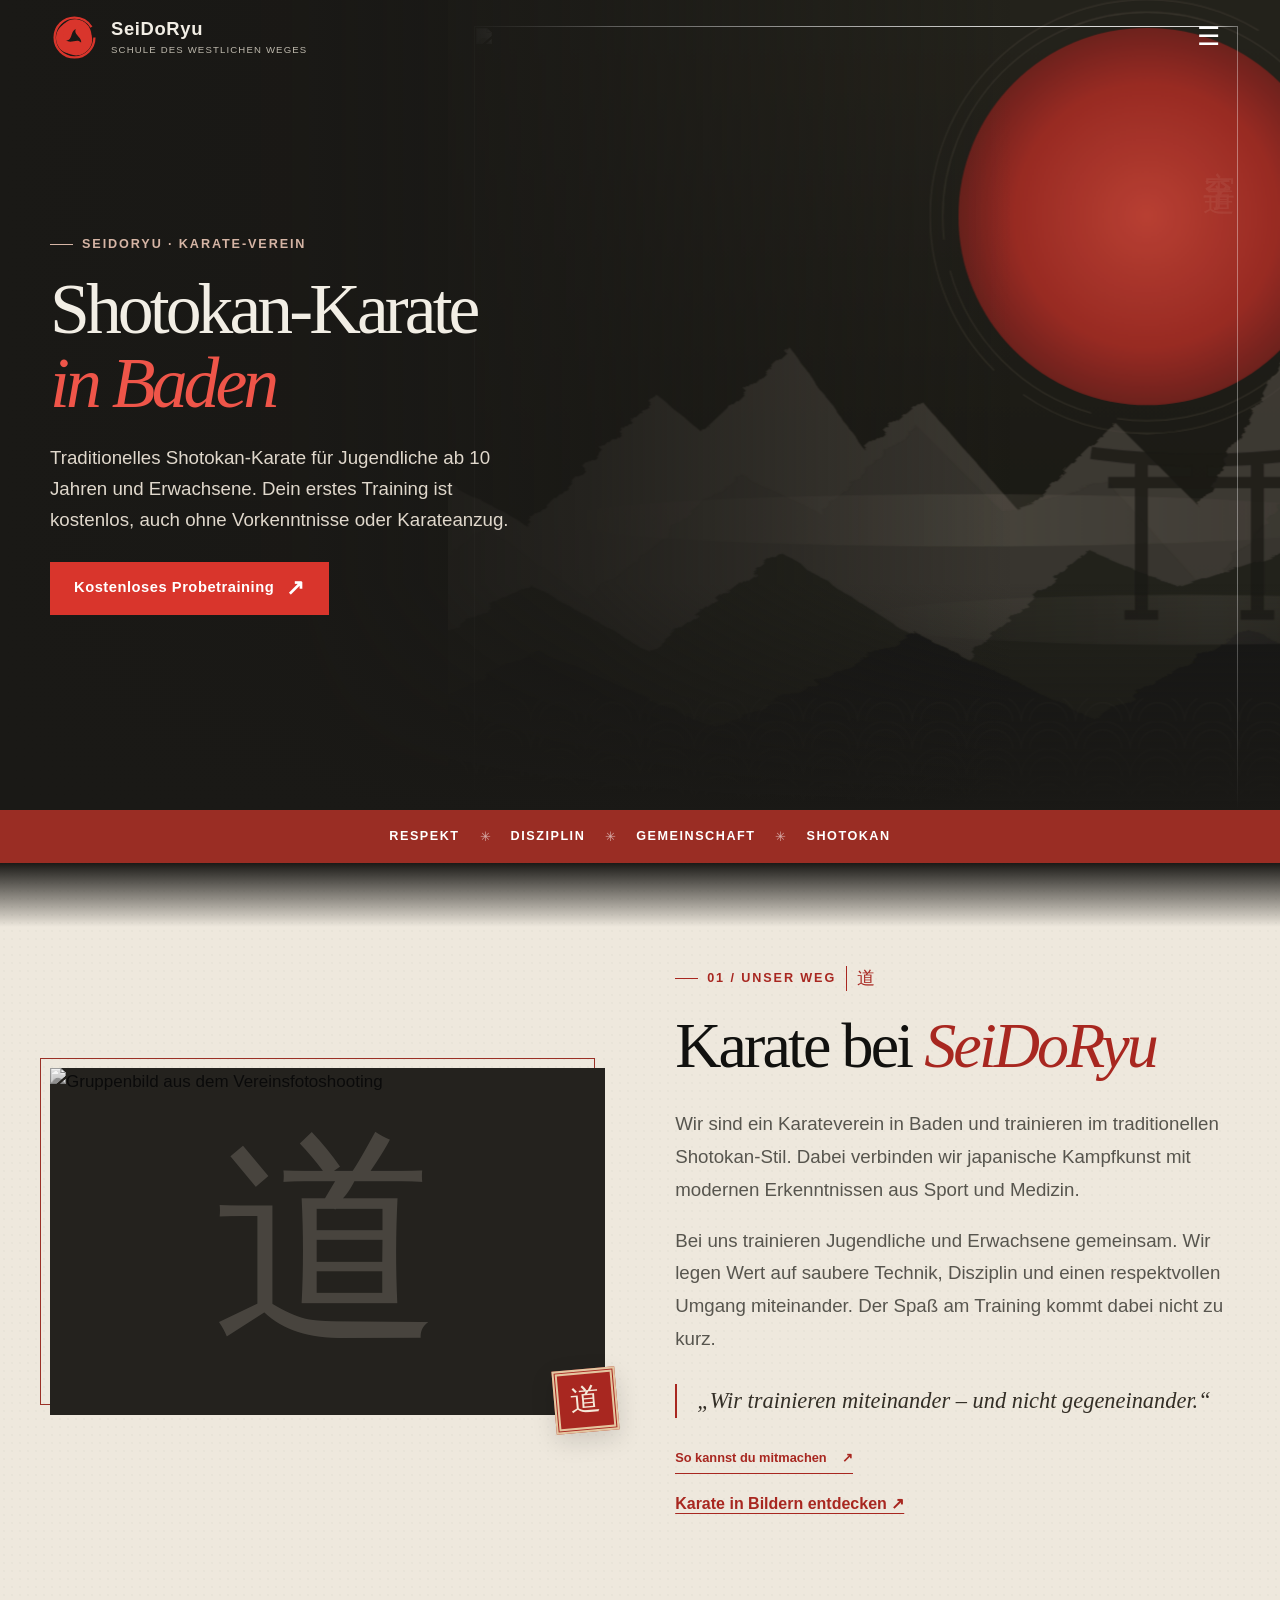
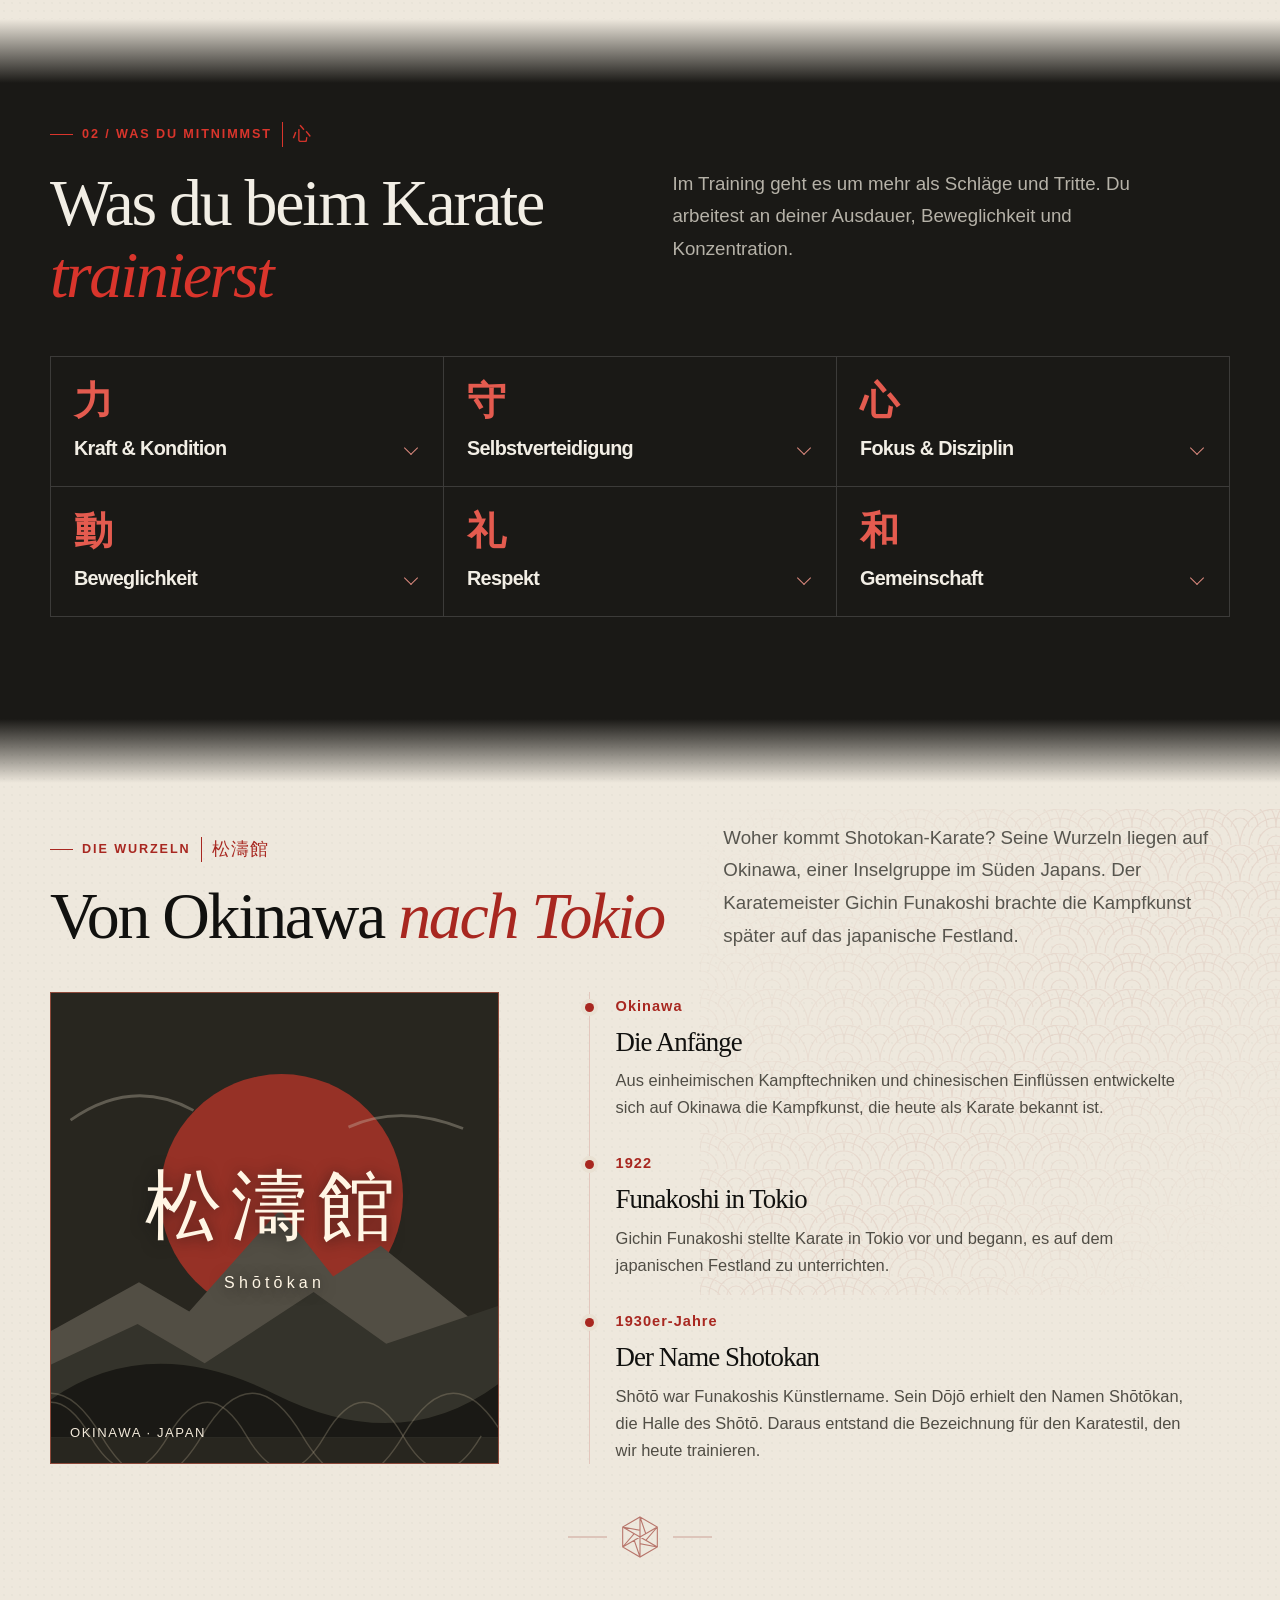
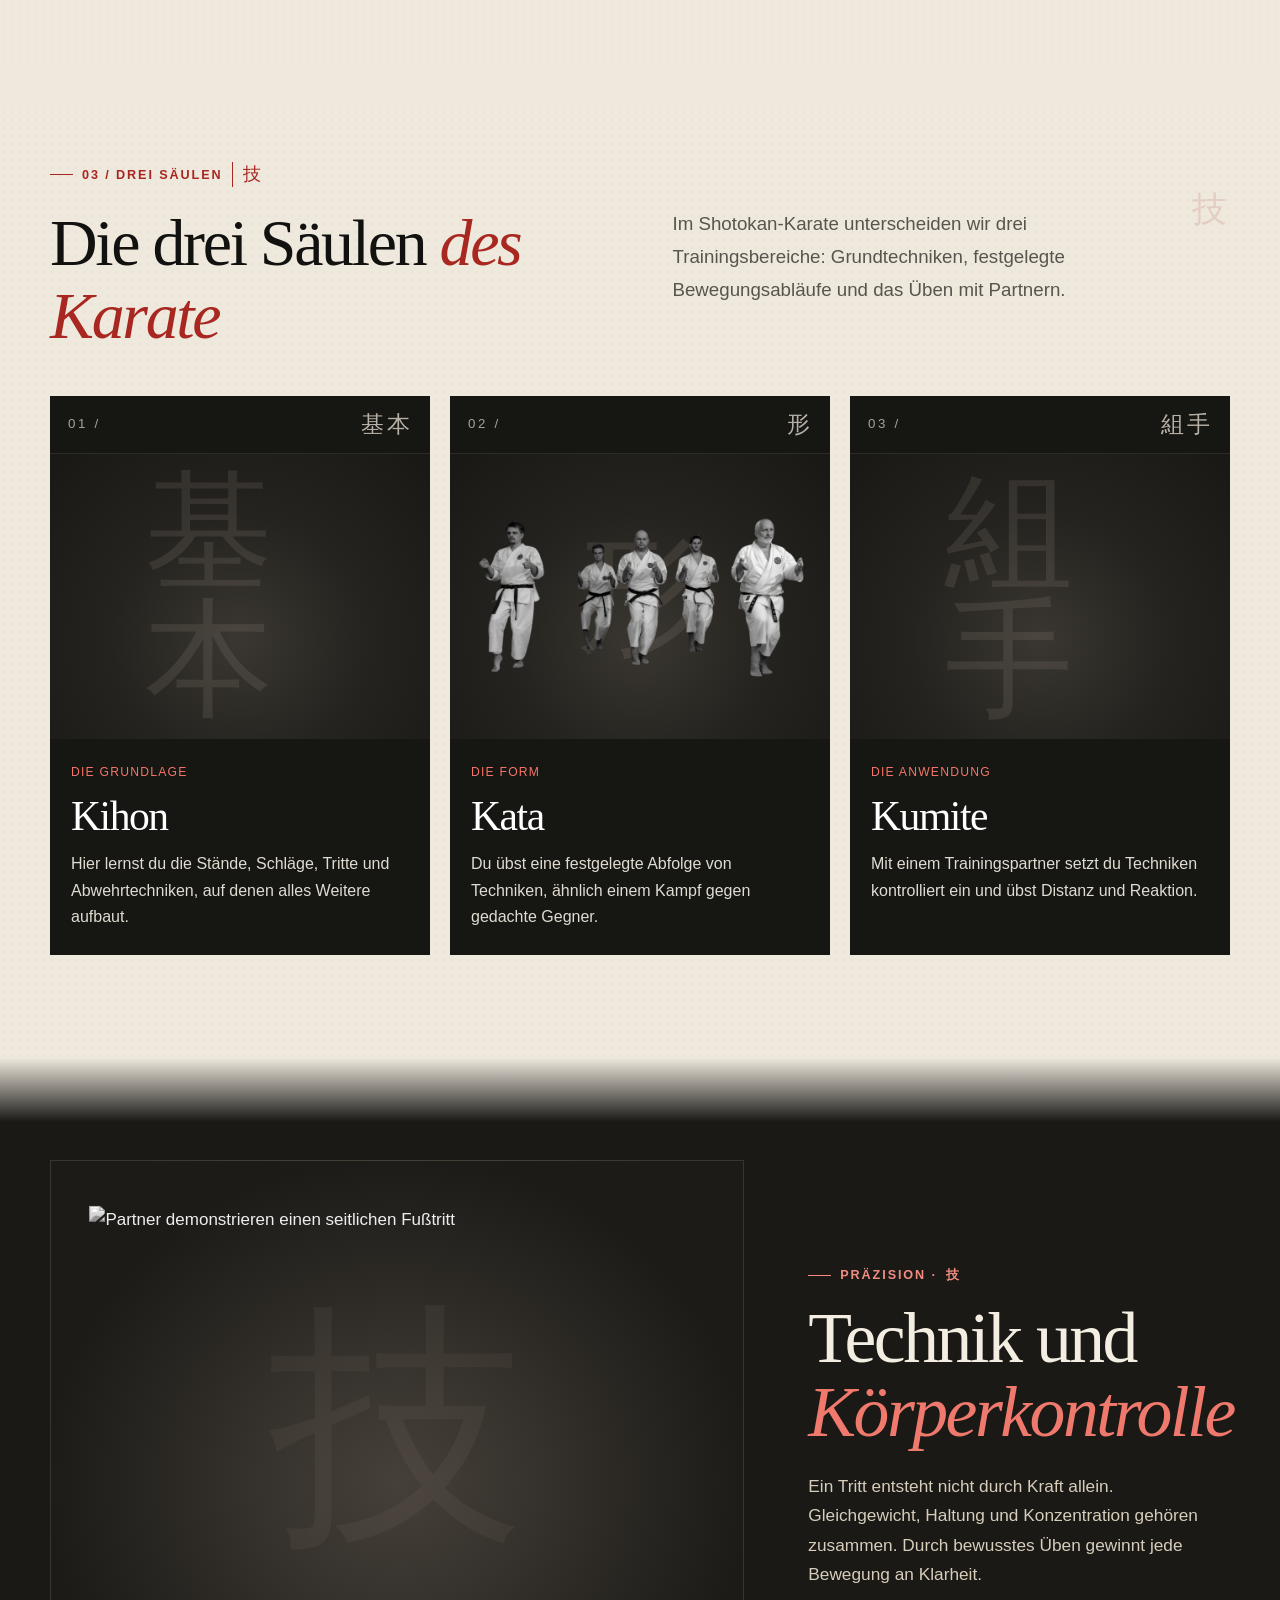
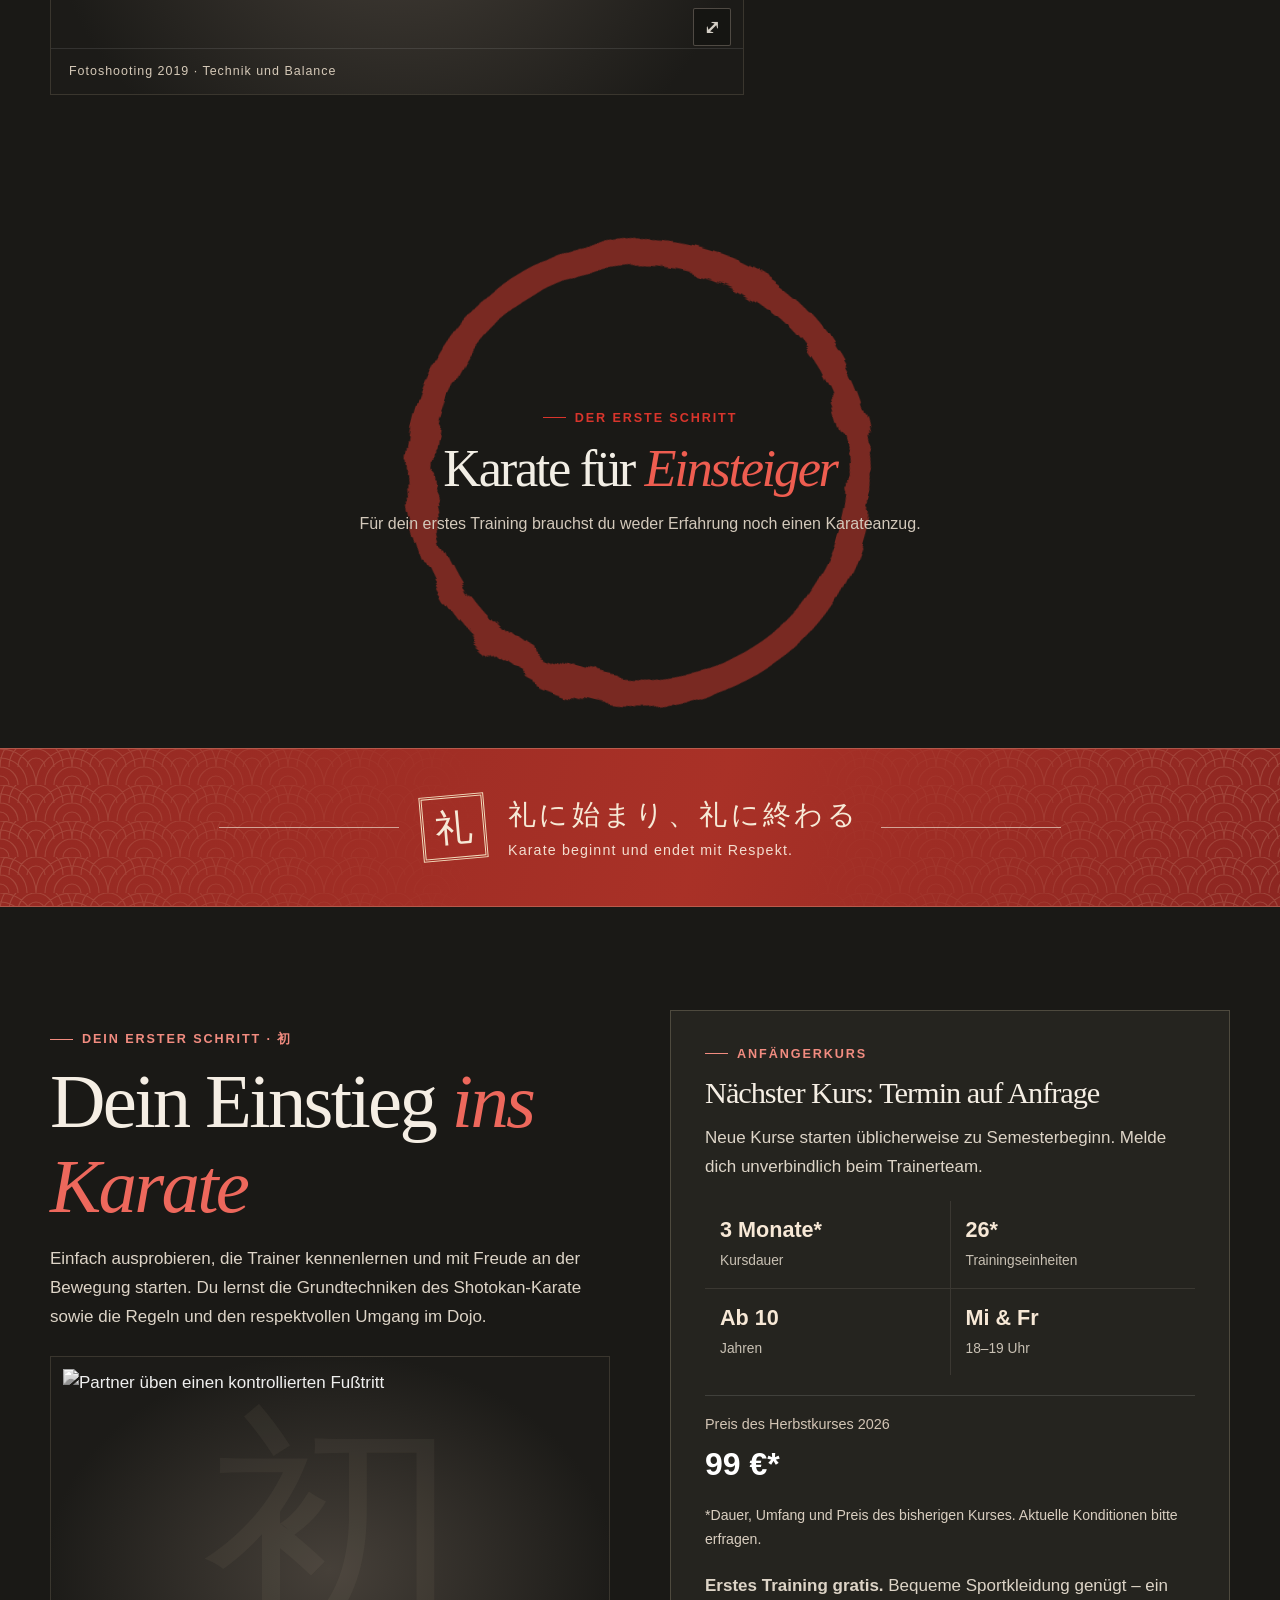
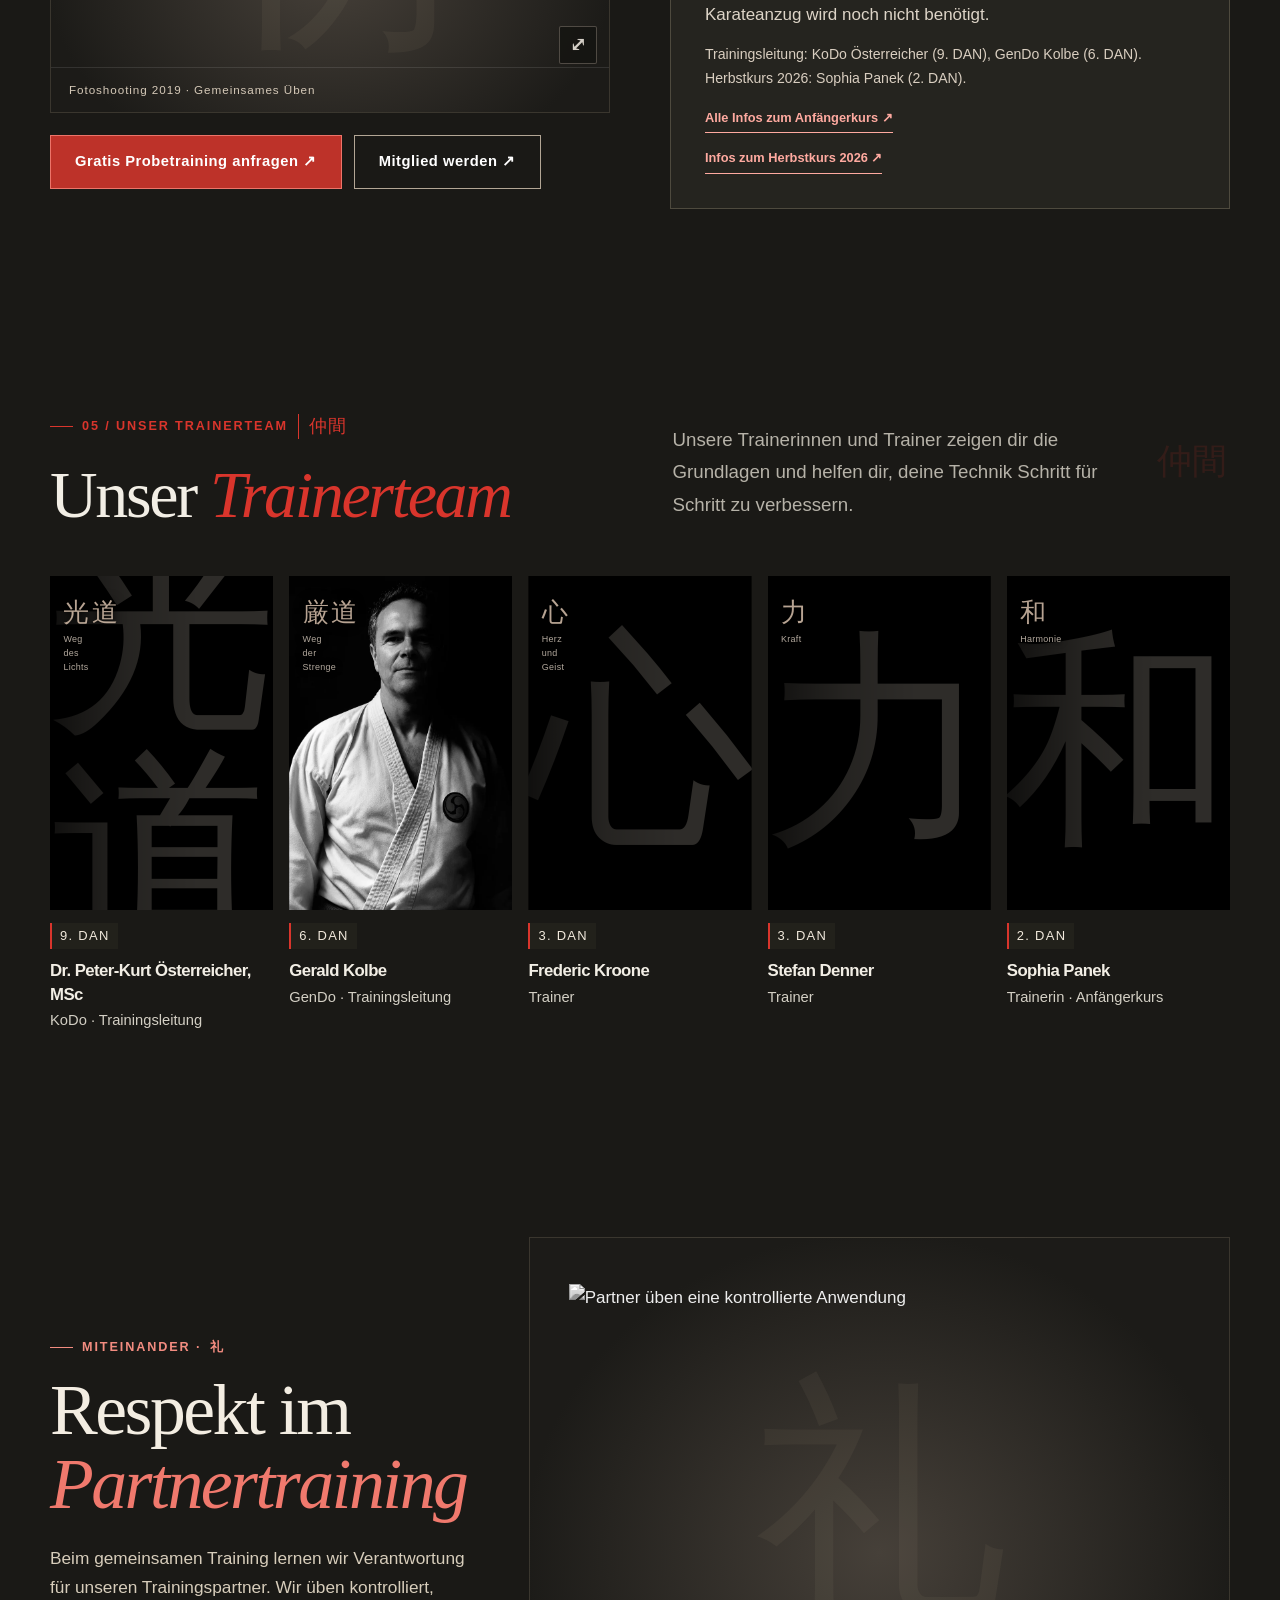
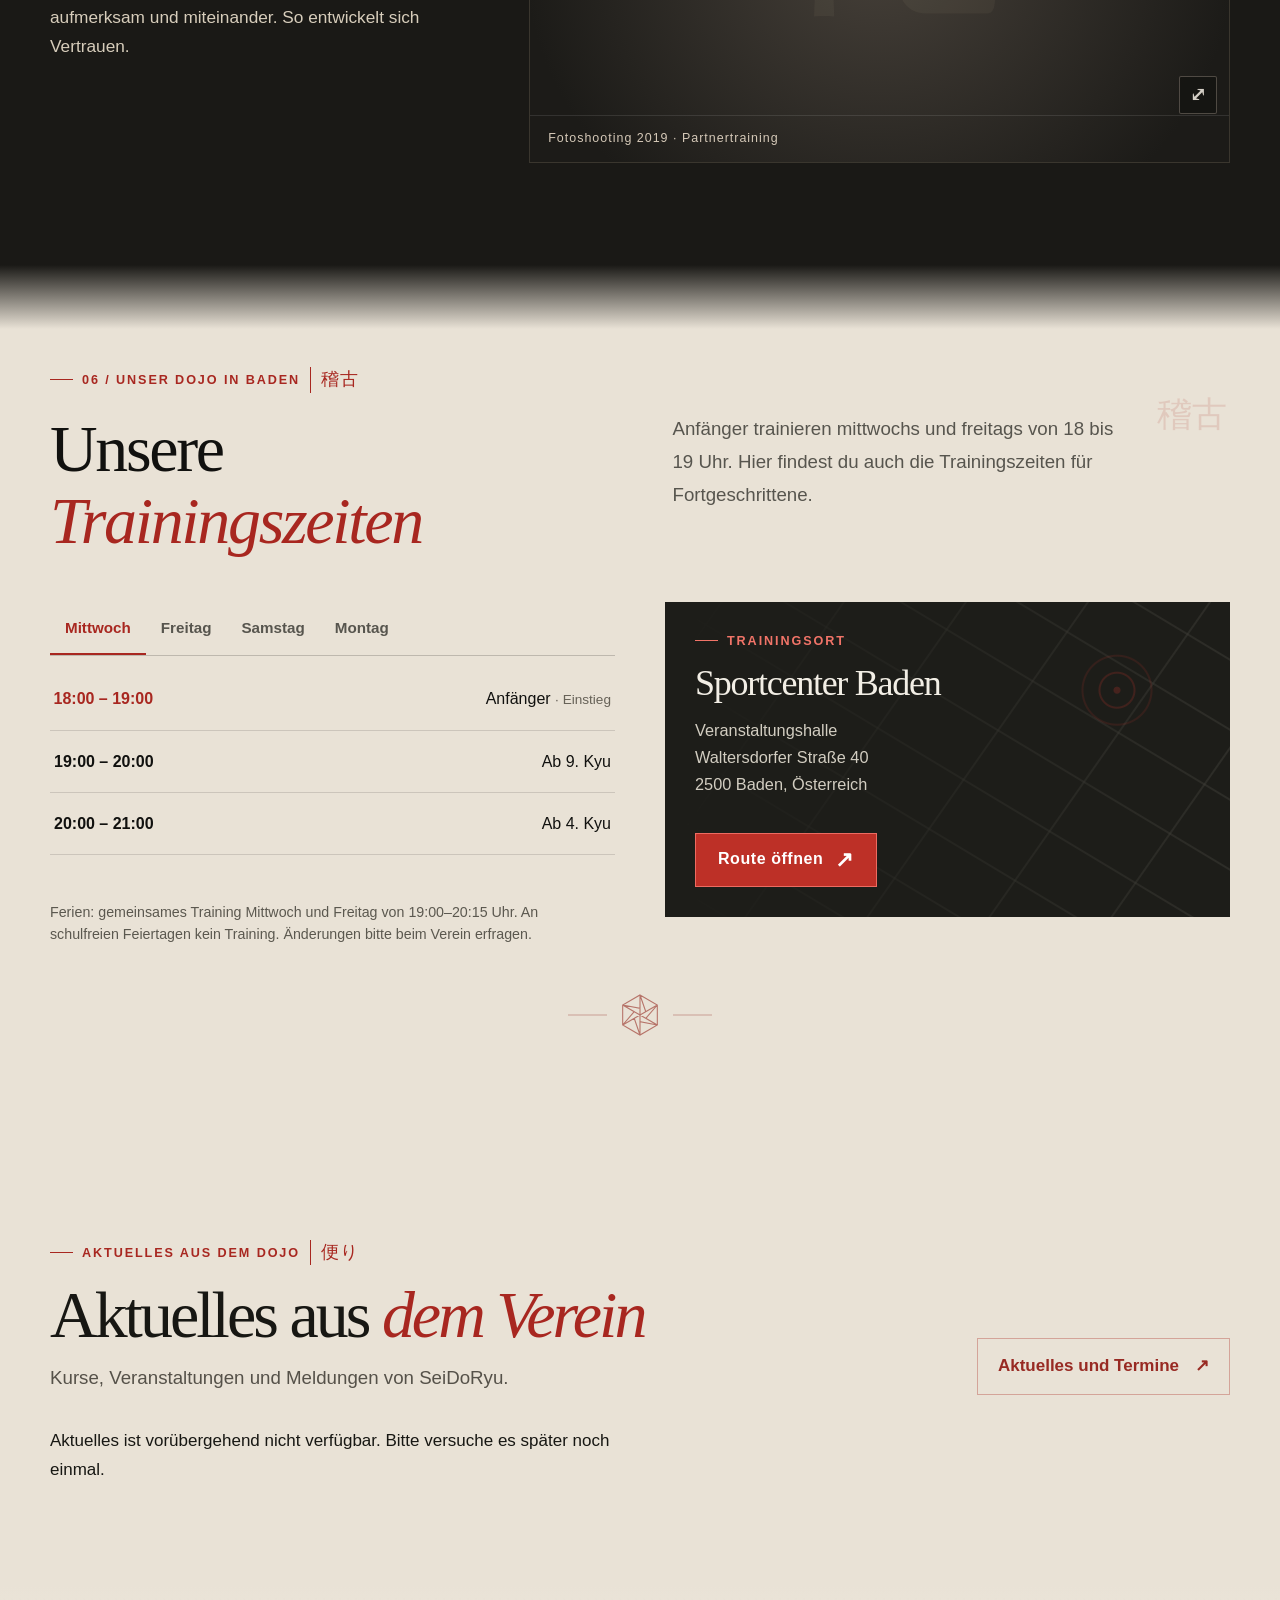
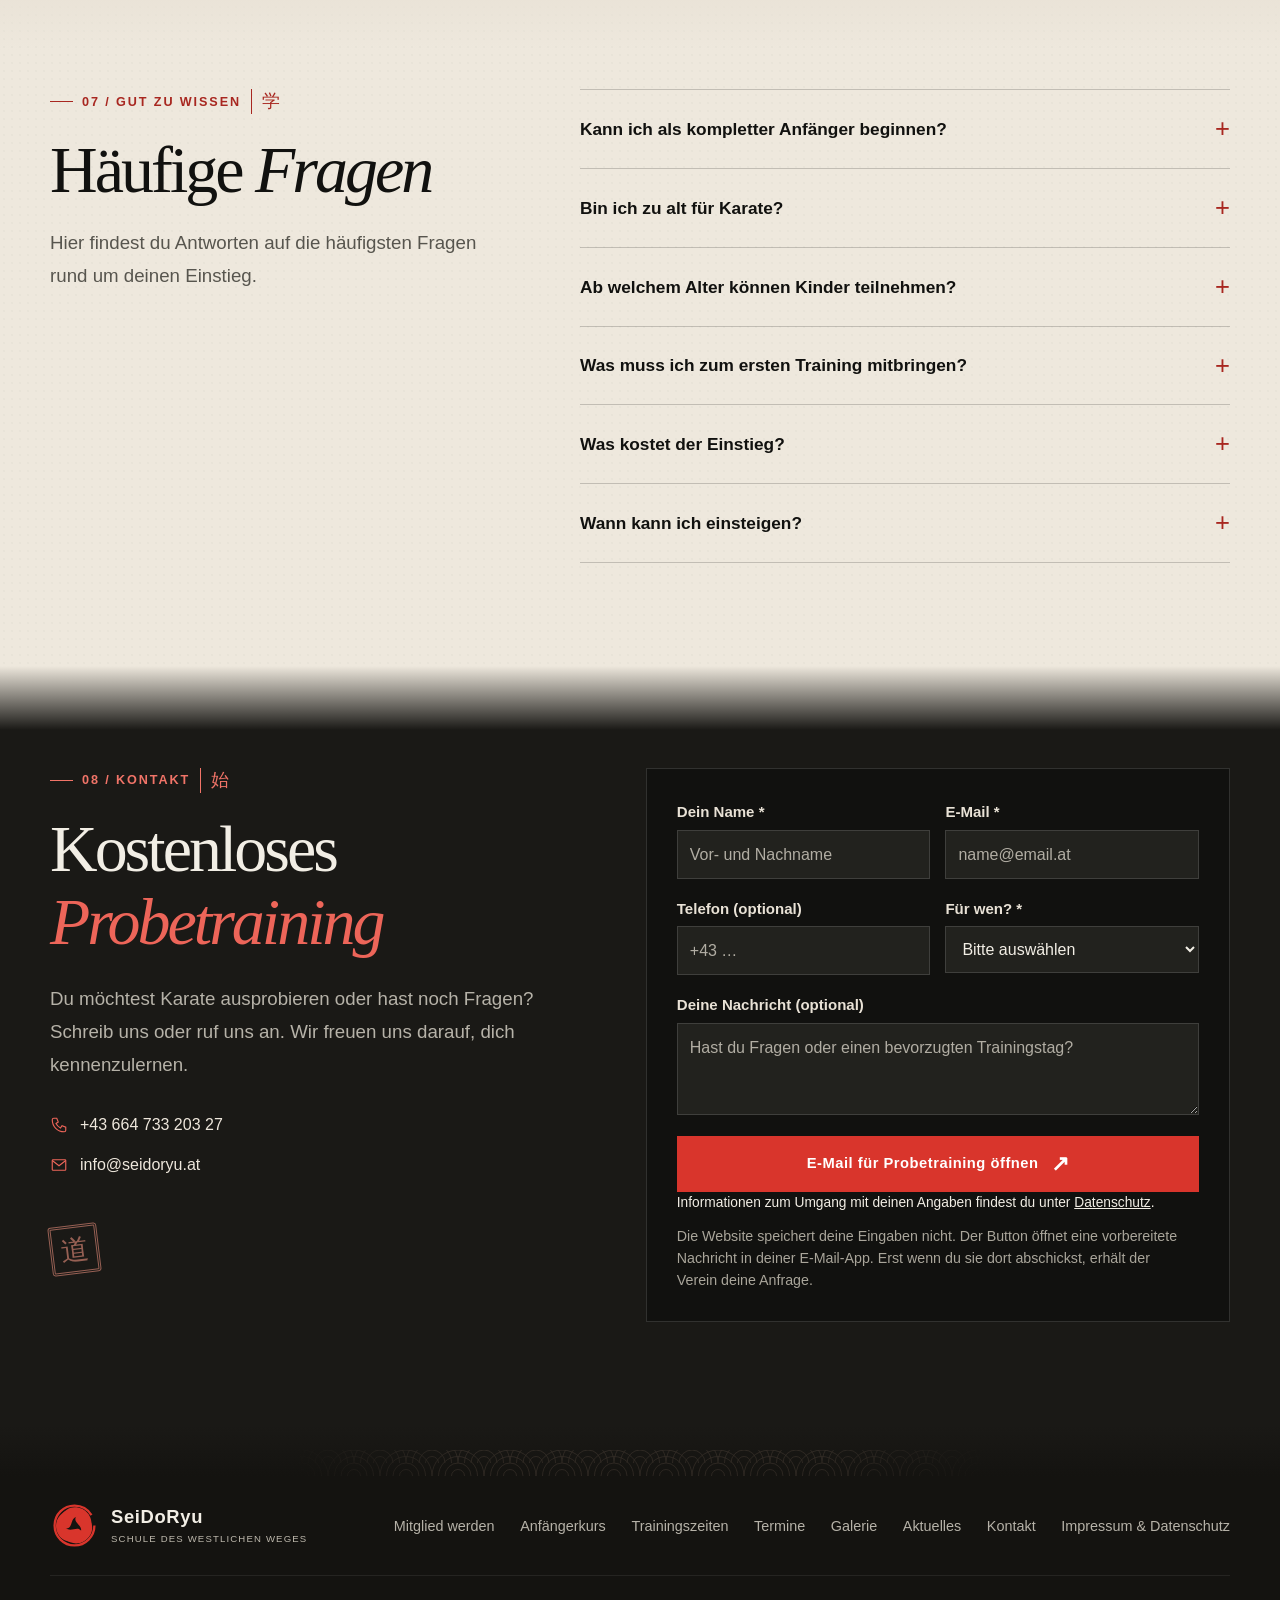
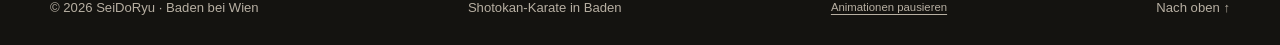
==== commit 56237090: "Trainer: groessere Kanji und deutsche Bedeutung wortweise untereinander" ====
--- a/seidoryu/index.html
+++ b/seidoryu/index.html
@@ -561,17 +561,17 @@
 @media(max-width:650px){html body .hero-restored .hero-motion-sequence .hero-action-frame>img{padding:10px 9% 20px 12px}}
 </style><style id="trainer-kanji-v31">
 html body #team .trainer .trainer-photo{position:relative;clip-path:none!important;overflow:hidden;isolation:isolate}
-#team .trainer .trainer-photo .portrait-kanji{position:absolute;top:clamp(13px,6%,23px);right:auto;left:clamp(12px,6%,23px);z-index:5;color:#d5beaa;font:500 clamp(.95rem,1.65vw,1.25rem)/1.25 var(--jp,serif);letter-spacing:.09em;white-space:nowrap;pointer-events:none;text-shadow:0 1px 5px #000,0 0 13px #000;opacity:.86;transform:none}
+#team .trainer .trainer-photo .portrait-kanji{position:absolute;top:clamp(13px,6%,23px);right:auto;left:clamp(12px,6%,23px);z-index:5;color:#d5beaa;font:500 clamp(1.3rem,2.2vw,1.65rem)/1.25 var(--jp,serif);letter-spacing:.09em;white-space:nowrap;pointer-events:none;text-shadow:0 1px 5px #000,0 0 13px #000;opacity:.86;transform:none}
 #team .trainer .trainer-photo.kanji-pending .portrait-kanji{opacity:0;transform:translateY(-5px)}
 #team .trainer .trainer-photo.kanji-pending.kanji-in .portrait-kanji{opacity:.86;transform:translateY(0);transition:opacity 1.65s ease .35s,transform 1.65s ease .35s}
 #team .trainer .trainer-meaning{margin-top:8px;display:block;color:#c8bbad;font-size:.8rem;line-height:1.45;letter-spacing:.025em}
 #team .trainer .trainer-meaning::before{content:"";display:inline-block;vertical-align:middle;width:16px;height:1px;background:#b5a08b;opacity:.55;margin-right:8px}
-@media(max-width:650px){#team .trainer .trainer-photo .portrait-kanji{font-size:1.3rem;top:18px;right:auto;left:18px}#team .trainer .trainer-meaning{font-size:.91rem;margin-top:9px}}
+@media(max-width:650px){#team .trainer .trainer-photo .portrait-kanji{font-size:1.75rem;top:18px;right:auto;left:18px}#team .trainer .trainer-meaning{font-size:.91rem;margin-top:9px}}
 @media(prefers-reduced-motion:reduce){#team .trainer .trainer-photo.kanji-pending .portrait-kanji{opacity:.86!important;transform:none!important;transition:none!important}}
 html.motion-off #team .trainer .trainer-photo.kanji-pending .portrait-kanji{opacity:.86!important;transform:none!important;transition:none!important}
 </style><style id="trainer-signature-v32">
 #team .trainer .trainer-photo .portrait-kanji.has-translation{display:flex;flex-direction:column;align-items:flex-start;gap:4px;max-width:calc(100% - 24px);white-space:normal;text-align:left}
-#team .trainer .trainer-photo .portrait-kanji .portrait-translation{font-family:var(--sans,Arial,sans-serif);font-size:clamp(.56rem,.7vw,.65rem);line-height:1.45;letter-spacing:.035em;font-weight:400;color:#d0c4b7;white-space:nowrap;text-shadow:0 1px 4px #000,0 0 8px #000}
+#team .trainer .trainer-photo .portrait-kanji .portrait-translation{font-family:var(--sans,Arial,sans-serif);font-size:clamp(.56rem,.7vw,.65rem);line-height:1.45;letter-spacing:.035em;font-weight:400;color:#d0c4b7;white-space:normal;display:flex;flex-direction:column;gap:1px;text-shadow:0 1px 4px #000,0 0 8px #000}
 @media(max-width:650px){#team .trainer .trainer-photo .portrait-kanji.has-translation{gap:3px}#team .trainer .trainer-photo .portrait-kanji .portrait-translation{font-size:.67rem}}
 </style></head>
 <body><svg width="0" height="0" aria-hidden="true" focusable="false" style="position:absolute;pointer-events:none"><defs><filter id="kihon-shadow-lift" color-interpolation-filters="sRGB"><feColorMatrix type="saturate" values="0"/><feComponentTransfer><feFuncR type="gamma" amplitude="1" exponent=".62" offset="0"/><feFuncG type="gamma" amplitude="1" exponent=".62" offset="0"/><feFuncB type="gamma" amplitude="1" exponent=".62" offset="0"/></feComponentTransfer></filter></defs></svg>
@@ -594,7 +594,7 @@
 <section id="story-praezision" class="story-scene calm-surface" style="--calm-bg:#1a1916;--calm-prev:#eee8dd"><div class="wrap scene-layout"><figure class="scene-image" data-kanji="技"><img src="/seidoryu/media.php?f=michael-benni-kumite-5.jpg" alt="Partner demonstrieren einen seitlichen Fußtritt" width="1280" height="853" decoding="async" loading="lazy"><figcaption>Fotoshooting 2019 · Technik und Balance</figcaption></figure><div class="scene-copy"><div class="eyebrow">Präzision · <span lang="ja">技</span></div><h2>Technik und <em>Körperkontrolle</em></h2><p>Ein Tritt entsteht nicht durch Kraft allein. Gleichgewicht, Haltung und Konzentration gehören zusammen. Durch bewusstes Üben gewinnt jede Bewegung an Klarheit.</p></div></div></section><section class="manifesto reveal calm-surface" aria-label="Unser Leitgedanke" style="--calm-bg:#1a1916;--calm-prev:#1a1916"><svg class="enso" viewBox="0 0 500 500" aria-hidden="true"><defs><filter id="brush"><feTurbulence type="fractalNoise" baseFrequency=".025" numOctaves="3" result="n"/><feDisplacementMap in="SourceGraphic" in2="n" scale="18"/></filter></defs><circle cx="250" cy="250" r="204" fill="none" stroke="#b9342b" stroke-width="24" stroke-linecap="round" transform="rotate(-59 250 250)" filter="url(#brush)"/></svg><div class="wrap"><div class="eyebrow">Der erste Schritt</div><h2>Karate für <em>Einsteiger</em></h2><p>Für dein erstes Training brauchst du weder Erfahrung noch einen Karateanzug.</p></div></section>
 <div class="japan-interlude"><div class="japan-pattern" aria-hidden="true"></div><div class="japan-interlude-inner"><span class="interlude-line" aria-hidden="true"></span><span class="interlude-seal" lang="ja" aria-hidden="true">礼</span><div class="interlude-word"><span lang="ja">礼に始まり、礼に終わる</span><small>Karate beginnt und endet mit Respekt.</small></div><span class="interlude-line" aria-hidden="true"></span></div></div>
 <section class="join-section calm-surface" id="einsteigen" style="--calm-bg:#1a1916;--calm-prev:#1a1916"><span id="kurs" aria-hidden="true"></span><div class="wrap join-grid"><div><div class="eyebrow">Dein erster Schritt · 初</div><h2>Dein Einstieg <em>ins Karate</em></h2><p>Einfach ausprobieren, die Trainer kennenlernen und mit Freude an der Bewegung starten. Du lernst die Grundtechniken des Shotokan-Karate sowie die Regeln und den respektvollen Umgang im Dojo.</p><figure class="scene-image join-shooting" data-kanji="初"><img src="/seidoryu/media.php?f=frederic-nicki-kumite-4.jpg" alt="Partner üben einen kontrollierten Fußtritt" width="1280" height="853" decoding="async" loading="lazy"><figcaption>Fotoshooting 2019 · Gemeinsames Üben</figcaption></figure><div class="join-actions"><a class="btn" href="/seidoryu/kontakt/?anliegen=probetraining">Gratis Probetraining anfragen ↗</a><a class="btn outline" href="/seidoryu/mitgliedschaft/">Mitglied werden ↗</a></div></div><div class="join-course"><div class="eyebrow">Anfängerkurs</div><h3 data-course="title">Nächster Kurs: Termin auf Anfrage</h3><p data-course="intro">Neue Kurse starten üblicherweise zu Semesterbeginn. Melde dich unverbindlich beim Trainerteam.</p><div class="course-facts"><div><strong data-course="duration">3 Monate*</strong><span>Kursdauer</span></div><div><strong data-course="units">26*</strong><span>Trainingseinheiten</span></div><div><strong>Ab 10</strong><span>Jahren</span></div><div><strong data-course="times">Mi &amp; Fr</strong><span data-course="hours">18–19 Uhr</span></div></div><div class="join-price"><small data-course="priceLabel">Preis des Herbstkurses 2026</small><strong data-course="price">99 €*</strong><p class="join-note" data-course="priceNote">*Dauer, Umfang und Preis des bisherigen Kurses. Aktuelle Konditionen bitte erfragen.</p></div><p><strong>Erstes Training gratis.</strong> Bequeme Sportkleidung genügt – ein Karateanzug wird noch nicht benötigt.</p><p class="join-note">Trainingsleitung: KoDo Österreicher (9. DAN), GenDo Kolbe (6. DAN). Herbstkurs 2026: Sophia Panek (2. DAN).</p><a class="text-link course-details-link" href="/seidoryu/karate-anfaengerkurs/">Alle Infos zum Anfängerkurs ↗</a><a class="text-link" data-course-flyer href="/seidoryu/blog/artikel.html?beitrag=anfaengerkurs-herbst-2026">Infos zum Herbstkurs 2026 ↗</a></div></div></section>
-<section id="team" class="team section-pad calm-surface" data-japan-scene="仲間" style="--calm-bg:#1a1916;--calm-prev:#1a1916"><div class="japan-watermark" lang="ja" aria-hidden="true">仲間</div><div class="japan-side" aria-hidden="true"><span lang="ja">仲間</span><span>Nakama · Gemeinschaft</span></div><div class="wrap"><div class="section-head reveal"><div><div class="eyebrow">05 / Unser Trainerteam <span class="chapter-kanji" lang="ja" aria-hidden="true">仲間</span></div><h2>Unser <em>Trainerteam</em></h2></div><p class="lead">Unsere Trainerinnen und Trainer zeigen dir die Grundlagen und helfen dir, deine Technik Schritt für Schritt zu verbessern.</p></div><div class="team-grid"><article class="trainer reveal"><div class="trainer-photo image-bg" data-kanji="光道"><img src="/seidoryu/media.php?f=Kodo.jpg" alt="Trainerporträt" width="667" height="1000" decoding="async" loading="lazy" onerror="this.hidden=true"><span class="portrait-shadow" aria-hidden="true"></span><span class="portrait-kanji has-translation"><span lang="ja">光道</span><span class="portrait-translation" lang="de">Weg des Lichts</span></span></div><span class="dan">9. DAN</span><h3>Dr. Peter-Kurt Österreicher, MSc</h3><p>KoDo · Trainingsleitung</p></article><article class="trainer reveal" style="--delay:65ms"><div class="trainer-photo image-bg" data-kanji="厳道"><img src="gerald-kolbe(1).webp" alt="Gerald Kolbe – Trainerporträt" width="667" height="1000" decoding="async" loading="lazy" onerror="if(!this.dataset.fallback){this.dataset.fallback=1;this.src='/seidoryu/media.php?f=Gendo-1.jpg';this.closest('.trainer-photo').classList.add('portrait-fallback')}else{this.hidden=true}"><span class="portrait-shadow" aria-hidden="true"></span><span class="portrait-kanji has-translation"><span lang="ja">厳道</span><span class="portrait-translation" lang="de">Weg der Strenge</span></span></div><span class="dan">6. DAN</span><h3>Gerald Kolbe</h3><p>GenDo · Trainingsleitung</p></article><article class="trainer reveal" style="--delay:130ms"><div class="trainer-photo image-bg" data-kanji="心"><img src="/seidoryu/media.php?f=Frederic.jpg" alt="Trainerporträt" width="667" height="1000" decoding="async" loading="lazy" onerror="this.hidden=true"><span class="portrait-shadow" aria-hidden="true"></span><span class="portrait-kanji has-translation"><span lang="ja">心</span><span class="portrait-translation" lang="de">Herz und Geist</span></span></div><span class="dan">3. DAN</span><h3>Frederic Kroone</h3><p>Trainer</p></article><article class="trainer reveal" style="--delay:195ms"><div class="trainer-photo image-bg" data-kanji="力"><img src="/seidoryu/media.php?f=Stefan-4.jpg" alt="Trainerporträt" width="667" height="1000" decoding="async" loading="lazy" onerror="this.hidden=true"><span class="portrait-shadow" aria-hidden="true"></span><span class="portrait-kanji has-translation"><span lang="ja">力</span><span class="portrait-translation" lang="de">Kraft</span></span></div><span class="dan">3. DAN</span><h3>Stefan Denner</h3><p>Trainer</p></article><article class="trainer reveal" style="--delay:260ms"><div class="trainer-photo image-bg" data-kanji="和"><img src="/seidoryu/media.php?f=Sophia.jpg" alt="Trainerinnenporträt" width="667" height="1000" decoding="async" loading="lazy" onerror="this.hidden=true"><span class="portrait-shadow" aria-hidden="true"></span><span class="portrait-kanji has-translation"><span lang="ja">和</span><span class="portrait-translation" lang="de">Harmonie</span></span></div><span class="dan">2. DAN</span><h3>Sophia Panek</h3><p>Trainerin · Anfängerkurs</p></article></div></div></section>
+<section id="team" class="team section-pad calm-surface" data-japan-scene="仲間" style="--calm-bg:#1a1916;--calm-prev:#1a1916"><div class="japan-watermark" lang="ja" aria-hidden="true">仲間</div><div class="japan-side" aria-hidden="true"><span lang="ja">仲間</span><span>Nakama · Gemeinschaft</span></div><div class="wrap"><div class="section-head reveal"><div><div class="eyebrow">05 / Unser Trainerteam <span class="chapter-kanji" lang="ja" aria-hidden="true">仲間</span></div><h2>Unser <em>Trainerteam</em></h2></div><p class="lead">Unsere Trainerinnen und Trainer zeigen dir die Grundlagen und helfen dir, deine Technik Schritt für Schritt zu verbessern.</p></div><div class="team-grid"><article class="trainer reveal"><div class="trainer-photo image-bg" data-kanji="光道"><img src="/seidoryu/media.php?f=Kodo.jpg" alt="Trainerporträt" width="667" height="1000" decoding="async" loading="lazy" onerror="this.hidden=true"><span class="portrait-shadow" aria-hidden="true"></span><span class="portrait-kanji has-translation"><span lang="ja">光道</span><span class="portrait-translation" lang="de"><span>Weg</span> <span>des</span> <span>Lichts</span></span></span></div><span class="dan">9. DAN</span><h3>Dr. Peter-Kurt Österreicher, MSc</h3><p>KoDo · Trainingsleitung</p></article><article class="trainer reveal" style="--delay:65ms"><div class="trainer-photo image-bg" data-kanji="厳道"><img src="gerald-kolbe(1).webp" alt="Gerald Kolbe – Trainerporträt" width="667" height="1000" decoding="async" loading="lazy" onerror="if(!this.dataset.fallback){this.dataset.fallback=1;this.src='/seidoryu/media.php?f=Gendo-1.jpg';this.closest('.trainer-photo').classList.add('portrait-fallback')}else{this.hidden=true}"><span class="portrait-shadow" aria-hidden="true"></span><span class="portrait-kanji has-translation"><span lang="ja">厳道</span><span class="portrait-translation" lang="de"><span>Weg</span> <span>der</span> <span>Strenge</span></span></span></div><span class="dan">6. DAN</span><h3>Gerald Kolbe</h3><p>GenDo · Trainingsleitung</p></article><article class="trainer reveal" style="--delay:130ms"><div class="trainer-photo image-bg" data-kanji="心"><img src="/seidoryu/media.php?f=Frederic.jpg" alt="Trainerporträt" width="667" height="1000" decoding="async" loading="lazy" onerror="this.hidden=true"><span class="portrait-shadow" aria-hidden="true"></span><span class="portrait-kanji has-translation"><span lang="ja">心</span><span class="portrait-translation" lang="de"><span>Herz</span> <span>und</span> <span>Geist</span></span></span></div><span class="dan">3. DAN</span><h3>Frederic Kroone</h3><p>Trainer</p></article><article class="trainer reveal" style="--delay:195ms"><div class="trainer-photo image-bg" data-kanji="力"><img src="/seidoryu/media.php?f=Stefan-4.jpg" alt="Trainerporträt" width="667" height="1000" decoding="async" loading="lazy" onerror="this.hidden=true"><span class="portrait-shadow" aria-hidden="true"></span><span class="portrait-kanji has-translation"><span lang="ja">力</span><span class="portrait-translation" lang="de"><span>Kraft</span></span></span></div><span class="dan">3. DAN</span><h3>Stefan Denner</h3><p>Trainer</p></article><article class="trainer reveal" style="--delay:260ms"><div class="trainer-photo image-bg" data-kanji="和"><img src="/seidoryu/media.php?f=Sophia.jpg" alt="Trainerinnenporträt" width="667" height="1000" decoding="async" loading="lazy" onerror="this.hidden=true"><span class="portrait-shadow" aria-hidden="true"></span><span class="portrait-kanji has-translation"><span lang="ja">和</span><span class="portrait-translation" lang="de"><span>Harmonie</span></span></span></div><span class="dan">2. DAN</span><h3>Sophia Panek</h3><p>Trainerin · Anfängerkurs</p></article></div></div></section>
 <section id="story-miteinander" class="story-scene scene-inverse calm-surface" style="--calm-bg:#1a1916;--calm-prev:#1a1916"><div class="wrap scene-layout"><figure class="scene-image" data-kanji="礼"><img src="/seidoryu/media.php?f=benni-michael-kumite-2.jpg" alt="Partner üben eine kontrollierte Anwendung" width="1280" height="825" decoding="async" loading="lazy"><figcaption>Fotoshooting 2019 · Partnertraining</figcaption></figure><div class="scene-copy"><div class="eyebrow">Miteinander · <span lang="ja">礼</span></div><h2>Respekt im <em>Partnertraining</em></h2><p>Beim gemeinsamen Training lernen wir Verantwortung für unseren Trainingspartner. Wir üben kontrolliert, aufmerksam und miteinander. So entwickelt sich Vertrauen.</p></div></div></section><section id="training" class="schedule light section-pad calm-surface" data-japan-scene="稽古" style="--calm-bg:#e9e2d6;--calm-prev:#1a1916"><div class="japan-watermark" lang="ja" aria-hidden="true">稽古</div><div class="japan-side" aria-hidden="true"><span lang="ja">稽古</span><span>Keiko · Übung</span></div><div class="wrap"><div class="section-head reveal"><div><div class="eyebrow">06 / Unser Dojo in Baden <span class="chapter-kanji" lang="ja" aria-hidden="true">稽古</span></div><h2>Unsere <em class="heading-word">Trainingszeiten</em></h2></div><p class="lead">Anfänger trainieren mittwochs und freitags von 18 bis 19 Uhr. Hier findest du auch die Trainingszeiten für Fortgeschrittene.</p></div><div class="schedule-grid"><div class="reveal"><div class="tabs" role="tablist" aria-label="Trainingstag"><button id="tab-mi" role="tab" aria-controls="panel-mi" aria-selected="true" tabindex="0" data-day="mi">Mittwoch</button><button id="tab-fr" role="tab" aria-controls="panel-fr" aria-selected="false" tabindex="-1" data-day="fr">Freitag</button><button id="tab-sa" role="tab" aria-controls="panel-sa" aria-selected="false" tabindex="-1" data-day="sa">Samstag</button><button id="tab-mo" role="tab" aria-controls="panel-mo" aria-selected="false" tabindex="-1" data-day="mo">Montag</button></div><div id="panel-mi" role="tabpanel" aria-labelledby="tab-mi" class="time-panel"><div class="time-row highlight"><strong>18:00 – 19:00</strong><div>Anfänger <span class="small">· Einstieg</span></div></div><div class="time-row"><strong>19:00 – 20:00</strong><div>Ab 9. Kyu</div></div><div class="time-row"><strong>20:00 – 21:00</strong><div>Ab 4. Kyu</div></div></div><div id="panel-fr" role="tabpanel" aria-labelledby="tab-fr" class="time-panel" hidden><div class="time-row highlight"><strong>18:00 – 19:00</strong><div>Anfänger <span class="small">· Einstieg</span></div></div><div class="time-row"><strong>19:00 – 20:00</strong><div>Ab 9. Kyu</div></div><div class="time-row"><strong>20:00 – 21:00</strong><div>Ab 4. Kyu</div></div></div><div id="panel-sa" role="tabpanel" aria-labelledby="tab-sa" class="time-panel" hidden><div class="time-row"><strong>16:00 – 18:00</strong><div>Freies Training</div></div></div><div id="panel-mo" role="tabpanel" aria-labelledby="tab-mo" class="time-panel" hidden><div class="time-row"><strong>19:30 – 21:00</strong><div>Kampftraining</div></div><p class="schedule-note">Nur nach Einladung der Trainer. Ort: BG Biondekgasse, kleiner Turnsaal, Biondekgasse 6, Baden.</p></div><p class="schedule-note">Ferien: gemeinsames Training Mittwoch und Freitag von 19:00–20:15 Uhr. An schulfreien Feiertagen kein Training. Änderungen bitte beim Verein erfragen.</p></div><div class="address-card reveal" style="--delay:130ms"><div><div class="eyebrow">Trainingsort</div><h3>Sportcenter Baden</h3><p>Veranstaltungshalle<br>Waltersdorfer Straße 40<br>2500 Baden, Österreich</p></div><a class="btn outline route-btn" href="https://www.google.com/maps/search/?api=1&query=Sportcenter+Baden+Waltersdorfer+Stra%C3%9Fe+40+2500+Baden" target="_blank" rel="noopener">Route öffnen <span class="arrow">↗</span></a></div></div></div></section>
 <section class="news-section calm-surface" id="aktuelles" style="--calm-bg:#e9e2d6;--calm-prev:#e9e2d6"><div class="wrap"><div class="news-intro"><div><div class="eyebrow">Aktuelles aus dem Dojo <span class="chapter-kanji" lang="ja" aria-hidden="true">便り</span></div><h2>Aktuelles aus <em>dem Verein</em></h2><p class="lead">Kurse, Veranstaltungen und Meldungen von SeiDoRyu.</p></div><a class="news-all" href="/seidoryu/blog/">Aktuelles und Termine <span aria-hidden="true">↗</span></a></div><div class="news-grid" id="news-preview-list"></div></div></section>
 <section class="light paper-texture section-pad calm-surface" id="fragen" data-japan-scene="学" style="--calm-bg:#eee8dd;--calm-prev:#e9e2d6"><div class="japan-watermark" lang="ja" aria-hidden="true">学</div><div class="japan-side" aria-hidden="true"><span lang="ja">学</span><span>Lernen</span></div><div class="wrap faq-grid"><div class="reveal"><div class="eyebrow">07 / Gut zu wissen <span class="chapter-kanji" lang="ja" aria-hidden="true">学</span></div><h2>Häufige <em>Fragen</em></h2><p class="lead">Hier findest du Antworten auf die häufigsten Fragen rund um deinen Einstieg.</p></div><div class="faq-list reveal" style="--delay:100ms"><details><summary>Kann ich als kompletter Anfänger beginnen?</summary><p>Ja. Die Anfängerkurse sind für Menschen ohne Karate-Erfahrung gedacht. Du lernst die Grundtechniken von Anfang an.</p></details><details><summary>Bin ich zu alt für Karate?</summary><p>Auch als Erwachsener kannst du jederzeit anfangen, sobald ein Einstieg in den Anfängerkurs möglich ist. Bei individuellen gesundheitlichen Einschränkungen sprich bitte vor dem Training mit dem Trainerteam und kläre bei Bedarf ärztlich ab, was für dich geeignet ist.</p></details><details><summary>Ab welchem Alter können Kinder teilnehmen?</summary><p>Der Anfängerkurs ist ab dem vollendeten 10. Lebensjahr möglich.</p></details><details><summary>Was muss ich zum ersten Training mitbringen?</summary><p>Leichte, bequeme Sportbekleidung reicht für den Anfang. Ein Karateanzug ist zum Kennenlernen nicht notwendig.</p></details><details><summary>Was kostet der Einstieg?</summary><p>Das erste Training ist kostenlos. Die aktuellen Kursgebühren und Termine erfährst du direkt beim Verein.</p></details><details><summary>Wann kann ich einsteigen?</summary><p>Neue Anfängerkurse finden üblicherweise zu Semesterbeginn statt. Frage unverbindlich an, damit das Trainerteam dir den nächsten Einstiegstermin nennen kann.</p></details></div></div></section>
